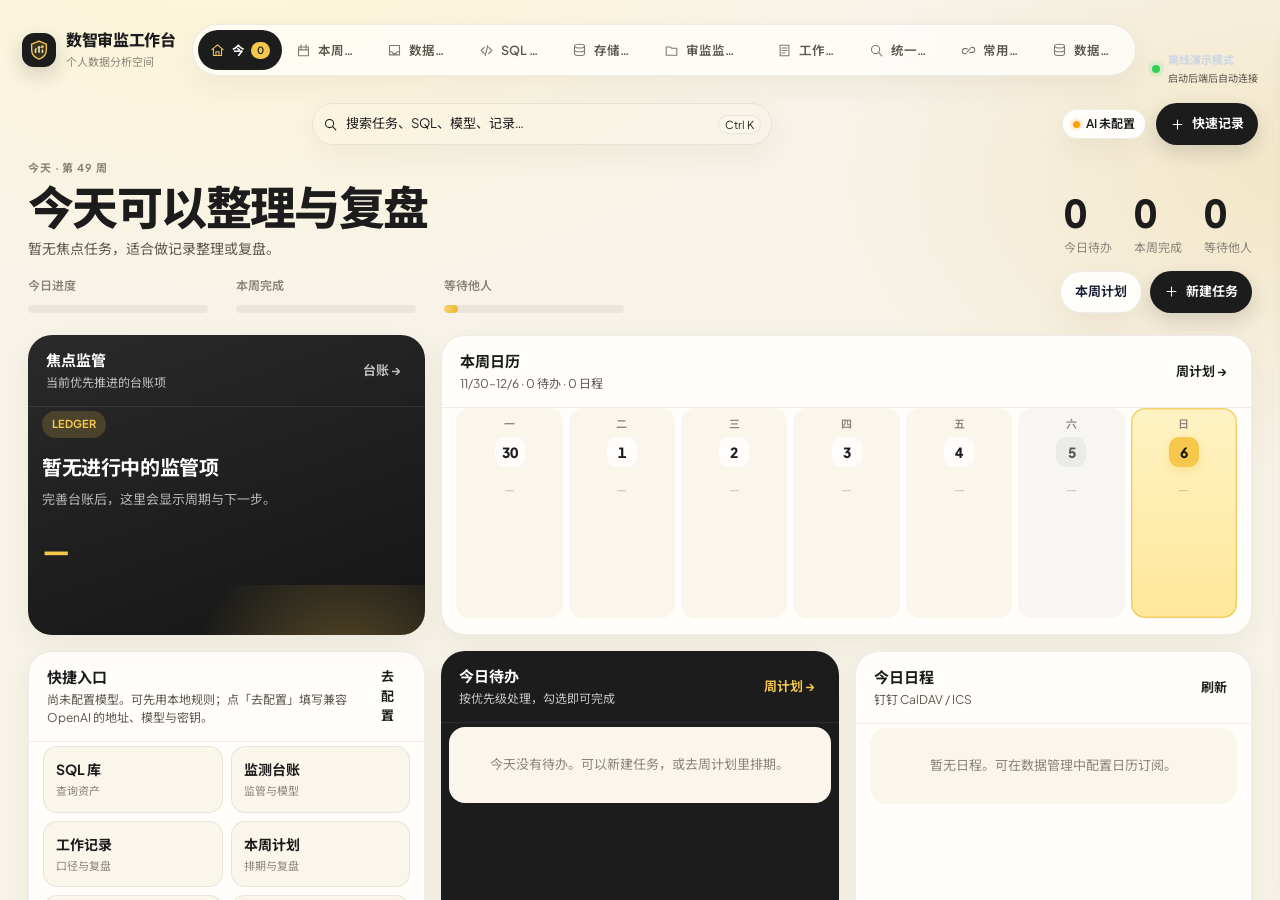
==== audit-ai-workbench-ui/workbench-v2/index.html @ d1122555 "feat: 完善台账删除绑定与周计划日历圆角，并改用应用内确认框（v1.9.33） 台账可删除监管项；新建模型同事务绑定；解绑后卡片即时同步。确认操作不再使用浏览器弹窗。  Co-authored-b" ====
<!doctype html>
<html lang="zh-CN">
<head>
  <meta charset="utf-8">
  <meta name="viewport" content="width=device-width, initial-scale=1, viewport-fit=cover">
  <meta name="color-scheme" content="light">
  <meta name="theme-color" content="#F7F3E8">
  <meta name="mobile-web-app-capable" content="yes">
  <meta name="apple-mobile-web-app-capable" content="yes">
  <meta name="apple-mobile-web-app-status-bar-style" content="default">
  <meta name="apple-mobile-web-app-title" content="审监工作台">
  <title>数智审监工作台</title>
  <link rel="icon" type="image/svg+xml" href="data:image/svg+xml,%3Csvg xmlns='http://www.w3.org/2000/svg' viewBox='0 0 36 36'%3E%3Crect width='36' height='36' rx='10' fill='%231C1C1C'/%3E%3Cpath d='M18 6.5 27.5 10.2v7.2c0 6.1-4 10.6-9.5 12.4-5.5-1.8-9.5-6.3-9.5-12.4v-7.2L18 6.5Z' fill='none' stroke='%23F5C84B' stroke-width='1.9' stroke-linejoin='round'/%3E%3Cpath d='M13.5 20.5v-4m4.5 4v-7m4.5 7v-2.5' stroke='%23FFF1C2' stroke-width='2' stroke-linecap='round'/%3E%3Ccircle cx='22.5' cy='13.5' r='1.7' fill='%23F5C84B'/%3E%3C/svg%3E">
  <link rel="stylesheet" href="styles.css?v=1.0.0">
  <link rel="stylesheet" href="ui-apple-hig.css?v=1.9.18">
  <link rel="stylesheet" href="ui-soft-welcome.css?v=1.0.32">
</head>
<body class="theme-soft-welcome">
  <div class="app-shell">
    <button type="button" class="nav-backdrop" id="navBackdrop" aria-label="关闭导航" hidden></button>
    <aside class="sidebar" id="sidebar">
      <div class="brand">
        <div class="brand-mark" aria-hidden="true">
          <svg class="brand-logo" viewBox="0 0 36 36" fill="none">
            <path class="logo-shield" d="M18 5.8 28.2 9.8v7.6c0 6.5-4.3 11.4-10.2 13.3C12.1 28.8 7.8 23.9 7.8 17.4V9.8L18 5.8Z"/>
            <path class="logo-bars" d="M13.2 21.2v-4.2M18 21.2v-7.6M22.8 21.2v-3"/>
            <path class="logo-Nodes" d="M13.2 17 18 13.6 22.8 15.2"/>
            <circle class="logo-spark" cx="22.8" cy="13.2" r="1.9"/>
          </svg>
        </div>
        <div class="brand-copy"><strong>数智审监工作台</strong><small>个人数据分析空间</small></div>
      </div>

      <nav class="nav" aria-label="主导航">
        <p class="nav-label">工作</p>
        <button class="nav-item active" data-view="today"><svg><use href="#i-home"/></svg><span>今日</span><b id="navTodayCount">0</b></button>
        <button class="nav-item" data-view="week"><svg><use href="#i-calendar"/></svg><span>本周计划</span></button>
        <p class="nav-label">资产</p>
        <button class="nav-item" data-view="requests"><svg><use href="#i-inbox"/></svg><span>数据请求</span><b id="navRequestCount" hidden>0</b></button>
        <button class="nav-item" data-view="sql"><svg><use href="#i-code"/></svg><span>SQL 资产</span></button>
        <button class="nav-item" data-view="procedures"><svg><use href="#i-database"/></svg><span>存储过程</span></button>
        <button class="nav-item" data-view="projects"><svg><use href="#i-project"/></svg><span>审监监测台账</span><b id="navProjectCount" class="risk" hidden>0</b></button>

        <p class="nav-label">知识</p>
        <button class="nav-item" data-view="notes"><svg><use href="#i-note"/></svg><span>工作记录</span></button>
        <button class="nav-item" data-view="search"><svg><use href="#i-search"/></svg><span>统一检索</span></button>
        <button class="nav-item" data-view="links"><svg><use href="#i-link"/></svg><span>常用导航</span></button>

        <p class="nav-label">系统</p>
        <button class="nav-item" data-view="data"><svg><use href="#i-database"/></svg><span>数据管理</span></button>
      </nav>

      <div class="sidebar-foot">
        <span class="health-dot"></span>
        <div><strong>本地工作区正常</strong><small id="sidebarHealthHint">正在连接…</small></div>
      </div>
    </aside>

    <div class="workspace">
      <header class="topbar">
        <div class="topbar-leading">
          <button class="icon-button menu-button" id="menuButton" aria-label="切换侧栏"><svg><use href="#i-menu"/></svg></button>
          <strong class="workspace-title" id="workspaceTitle">今日</strong>
        </div>
        <button class="global-search" id="searchButton">
          <svg><use href="#i-search"/></svg>
          <span>搜索任务、SQL、模型、记录…</span>
          <kbd>Ctrl K</kbd>
        </button>
        <div class="top-actions">
          <span class="today-label">2026年10月20日 · 周二</span>
          <button class="ai-status-chip" type="button" id="aiStatusChip" title="查看 AI 能力与配置">
            <i class="ai-status-dot" aria-hidden="true"></i>
            <span id="aiStatusChipLabel">AI 未配置</span>
          </button>
          <button class="primary-button" id="quickCreate"><svg><use href="#i-plus"/></svg>快速记录</button>
        </div>
      </header>

      <main class="main">
        <section class="view active" id="view-today" data-title="今日">
          <header class="today-head">
            <div class="today-head-copy">
              <p class="eyebrow" id="todayEyebrow">今天</p>
              <h1 id="todayHeadline">早上好，准备开工</h1>
              <p id="todayLead">正在汇总今天与逾期任务…</p>
              <div class="today-mini-bars" aria-hidden="true">
                <div><span>今日进度</span><div class="progress"><i id="todayProgressBarHero" style="width:0%"></i></div></div>
                <div><span>本周完成</span><div class="progress"><i id="todayWeekDoneBar" style="width:0%"></i></div></div>
                <div><span>等待他人</span><div class="progress"><i id="todayWaitingBar" style="width:0%"></i></div></div>
              </div>
            </div>
            <div class="today-head-side">
              <div class="today-hero-stats" aria-label="今日概览">
                <div><strong id="todayStatTodo">0</strong><em>今日待办</em></div>
                <div><strong id="todayStatDone">0</strong><em>本周完成</em></div>
                <div><strong id="todayStatWait">0</strong><em>等待他人</em></div>
              </div>
              <div class="today-progress-chip" aria-label="今日进度">
                <span>今日进度</span>
                <strong id="todayProgress">0 / 0</strong>
                <div class="progress"><i id="todayProgressBar" style="width:0%"></i></div>
              </div>
              <div class="today-head-actions">
                <button class="secondary-button" type="button" id="todayGotoWeek">本周计划</button>
                <button class="primary-button" type="button" id="todayNewTask"><svg><use href="#i-plus"/></svg>新建任务</button>
              </div>
            </div>
          </header>

          <section class="today-nudge-panel" id="todayNudgeBar" hidden>
            <div class="today-nudge-head">
              <span class="signal risk-signal" id="todayAttentionSignal"></span>
              <div>
                <strong id="todayAttentionCount">需要催办</strong>
                <p id="todayAttentionText">逾期、提醒与临近截止会集中在这里。</p>
              </div>
              <div class="today-nudge-tools">
                <button type="button" class="text-button" id="refreshNudgesButton">刷新</button>
                <button type="button" class="text-button" id="enableNotifyButton">桌面提醒</button>
              </div>
            </div>
            <div class="nudge-list" id="todayNudgeList"></div>
          </section>

          <div class="today-board home-grid" id="homeDashboard" data-layout-edit="off">
            <!-- 行1：定向 -->
            <article class="panel home-tile home-tile-focus home-card today-card-projects" data-home-card="projects" id="todayFocusCard">
              <div class="panel-head">
                <div><h2>焦点监管</h2><p>当前优先推进的台账项</p></div>
                <button class="text-button" type="button" data-view-jump="projects">台账 →</button>
              </div>
              <div class="home-tile-body home-tile-focus-body">
                <span class="soft-tag">LEDGER</span>
                <h3 id="todayFocusTitle">暂无进行中的监管项</h3>
                <p id="todayFocusLead">完善台账后，这里会显示周期与下一步。</p>
                <div class="soft-focus-meta">
                  <span id="todayFocusProgress">0%</span>
                </div>
                <div id="todayProjects" hidden></div>
              </div>
            </article>

            <article class="panel home-tile home-tile-weekcal">
              <div class="panel-head">
                <div><h2>本周日历</h2><p id="todayWeekCalHint">日程与待办</p></div>
                <button class="text-button" type="button" data-view-jump="week">周计划 →</button>
              </div>
              <div class="home-tile-body home-weekcal-body">
                <div class="home-week-cal" id="homeWeekCalendar">
                  <p class="empty-state home-placeholder">正在加载本周日历…</p>
                </div>
              </div>
            </article>

            <section class="panel home-tile home-tile-links" id="aiCapabilityPanel">
              <div class="panel-head">
                <div><h2>快捷入口</h2><p id="aiCapabilityLead">导航 · AI</p></div>
                <button class="text-button" type="button" id="aiCapabilityConfig">AI 配置</button>
              </div>
              <div class="home-tile-body">
                <div class="home-link-grid" id="todayQuickLinks">
                  <button type="button" data-view-jump="sql"><strong>SQL 库</strong><small>查询资产</small></button>
                  <button type="button" data-view-jump="projects"><strong>监测台账</strong><small>监管与模型</small></button>
                  <button type="button" data-view-jump="notes"><strong>工作记录</strong><small>口径与复盘</small></button>
                  <button type="button" data-view-jump="week"><strong>本周计划</strong><small>排期与复盘</small></button>
                  <button type="button" data-view-jump="procedures"><strong>存储过程</strong><small>过程资产</small></button>
                  <button type="button" data-view-jump="search"><strong>统一检索</strong><small>全局查找</small></button>
                </div>
                <strong id="aiCapabilityTitle" hidden>AI 能力</strong>
                <div class="home-ai-row ai-capability-grid">
                  <button type="button" class="ai-capability-card" data-ai-jump="notes"><strong>记录整理</strong></button>
                  <button type="button" class="ai-capability-card" data-ai-jump="sql"><strong>SQL 说明</strong></button>
                </div>
              </div>
            </section>

            <!-- 行2：执行 -->
            <section class="panel home-tile home-tile-tasks home-card today-card-tasks" data-home-card="tasks">
              <div class="panel-head">
                <div><h2>今日待办</h2><p id="todayTasksHint">勾选即可完成</p></div>
                <button class="text-button" type="button" id="todayTasksToWeek">周计划 →</button>
              </div>
              <div class="home-tile-body task-list" id="todayTasks">
                <p class="empty-state home-placeholder">今天还没有待办，点右上角新建。</p>
              </div>
            </section>

            <aside class="panel home-tile home-tile-cal home-card today-card-quick" data-home-card="quick">
              <div class="panel-head">
                <div><h2>今日日程</h2><p>钉钉 CalDAV / ICS</p></div>
                <button class="text-button" type="button" id="refreshCalendarToday">刷新</button>
              </div>
              <div class="home-tile-body history-list today-calendar-list" id="todayCalendarEvents">
                <p class="empty-state home-placeholder">暂无日程。可在数据管理中配置日历订阅。</p>
              </div>
            </aside>

            <section class="panel home-tile home-tile-requests home-card today-card-requests" data-home-card="requests">
              <div class="panel-head">
                <div><h2>数据请求</h2><p>进行中的取数与交付</p></div>
                <button class="text-button" type="button" data-view-jump="requests" id="todayRequestsJump">全部 →</button>
              </div>
              <div class="home-tile-body soft-acc-list" id="todayRequestRows">
                <p class="empty-state home-placeholder">暂无进行中的数据请求。</p>
              </div>
            </section>

            <!-- 行3：资产 -->
            <section class="panel home-tile home-tile-sql">
              <div class="panel-head">
                <div><h2>SQL 资产</h2><p>最近可复用查询</p></div>
                <button class="text-button" type="button" data-view-jump="sql">库 →</button>
              </div>
              <div class="home-tile-body soft-acc-list" id="todaySqlRows">
                <p class="empty-state home-placeholder">暂无 SQL 资产，去 SQL 库新建。</p>
              </div>
            </section>

            <section class="panel home-tile home-tile-models">
              <div class="panel-head">
                <div><h2>台账模型</h2><p>监管项绑定的运行模型</p></div>
                <button class="text-button" type="button" data-view-jump="projects">台账 →</button>
              </div>
              <div class="home-tile-body soft-acc-list" id="todayModelRows">
                <p class="empty-state home-placeholder">暂无绑定模型的监管项。</p>
              </div>
            </section>
          </div>

          <footer class="today-layout-bar">
            <span class="today-layout-hint" id="homeEditHint">首页：焦点/本周日历 → 入口/待办/日程 → 请求/SQL/台账模型</span>
            <button class="text-button" type="button" id="toggleHomeEdit" hidden>调整布局</button>
            <button class="text-button" type="button" id="resetHomeLayout" hidden>恢复默认</button>
          </footer>
        </section>

        <section class="view" id="view-search" data-title="统一检索">
          <div class="page-head soft-page-head"><div><p class="eyebrow">GLOBAL SEARCH</p><h1>统一检索</h1><p>跨任务、请求、SQL、存储过程、模型、台账和工作记录查找信息。支持方向键选择、Enter 打开。</p></div><button class="secondary-button" id="saveSearchButton" type="button">保存当前检索</button></div>
          <section class="search-workspace panel soft-search-workspace">
            <form class="search-hero soft-search-hero" id="globalSearchForm"><svg><use href="#i-search"/></svg><input id="globalSearchInput" placeholder="输入编号、标题、标签、SQL 表名或正文关键词" autocomplete="off"><button class="primary-button" type="submit">搜索</button></form>
            <div class="search-meta-grid soft-search-meta">
              <div class="search-chip-panel soft-chip-panel"><div class="panel-head compact"><div><h2>最近搜索</h2></div><button class="text-button" id="clearRecentSearches" type="button">清空</button></div><div id="recentSearchList" class="chip-list"><p class="empty-state">暂无最近搜索</p></div></div>
              <div class="search-chip-panel soft-chip-panel"><div class="panel-head compact"><div><h2>已保存条件</h2></div></div><div id="savedSearchList" class="chip-list"><p class="empty-state">暂无保存的检索</p></div></div>
            </div>
            <div class="search-toolbar soft-list-toolbar"><div class="filter-tabs" id="globalSearchFilters"><button class="active" type="button" data-search-type="all">全部</button><button type="button" data-search-type="task">任务</button><button type="button" data-search-type="data_request">请求</button><button type="button" data-search-type="sql_asset">SQL</button><button type="button" data-search-type="procedure">存储过程</button><button type="button" data-search-type="model">模型</button><button type="button" data-search-type="project">项目</button><button type="button" data-search-type="note">记录</button></div><span id="globalSearchSummary" class="soft-result-hint">输入关键词开始检索</span></div>
            <div class="unified-results soft-unified-results" id="globalSearchResults" tabindex="0"><p class="empty-state">支持按业务编号、标题、说明、标签和 SQL 内容检索。可用 ↑↓ 选择结果，Enter 打开。</p></div>
          </section>
        </section>

        <section class="view" id="view-week" data-title="本周计划">
          <div class="page-head week-page-head">
            <div>
              <p class="eyebrow">WEEK PLAN</p>
              <h1>本周计划</h1>
              <p>周一到周日展示全部待办、计划与日程；可一键完成或拖动改期。</p>
            </div>
            <div class="segmented week-segmented">
              <button class="active" data-week="current">本周</button>
              <button data-week="next">下周</button>
              <button data-week="later">以后</button>
              <button data-week="done">已完成</button>
            </div>
          </div>
          <div class="week-toolbar soft-week-toolbar">
            <div class="week-toolbar-copy">
              <strong id="weekRange">正在读取本周日期…</strong>
              <span id="weekSummary">正在加载计划</span>
            </div>
            <div class="batch-actions">
              <button class="secondary-button" id="syncWeekCalendarButton" type="button" title="从钉钉 / ICS 订阅拉取最新日程">同步日历</button>
              <button class="secondary-button" id="copyWeekButton" type="button">复制未完成到下周</button>
              <button class="primary-button" id="addTaskButton" type="button"><svg><use href="#i-plus"/></svg>添加任务</button>
            </div>
          </div>
          <div class="week-board soft-week-board" id="weekBoard" aria-live="polite"></div>
          <form class="week-review panel soft-week-review" id="weekReviewForm">
            <div class="panel-head">
              <div>
                <h2>本周复盘</h2>
                <p id="weekReviewHint">记录成果、阻塞和下周重点</p>
              </div>
              <label class="week-energy-field">本周状态
                <select id="reviewEnergy">
                  <option value="1">1 · 需要调整</option>
                  <option value="2">2 · 偏低</option>
                  <option value="3" selected>3 · 稳定</option>
                  <option value="4">4 · 良好</option>
                  <option value="5">5 · 高效</option>
                </select>
              </label>
            </div>
            <div class="review-grid">
              <label>完成与进展<textarea id="reviewAccomplishments" rows="4" placeholder="本周完成了什么，形成了哪些可复用成果？"></textarea></label>
              <label>阻塞与风险<textarea id="reviewBlockers" rows="4" placeholder="哪些事项受阻，原因和处理计划是什么？"></textarea></label>
              <label>下周重点<textarea id="reviewNextFocus" rows="4" placeholder="下周最重要的三个目标"></textarea></label>
            </div>
            <footer>
              <span id="weekReviewSaved">尚未保存</span>
              <button class="primary-button" type="submit">保存复盘</button>
            </footer>
          </form>
        </section>

        <section class="view" id="view-requests" data-title="数据请求">
          <div class="page-head soft-page-head"><div><p class="eyebrow">REQUEST ARCHIVE</p><h1>数据请求</h1><p>独立存档同事日常取数需求：主题、口径与 SQL 版本。</p></div><button class="primary-button" id="newRequestButton"><svg><use href="#i-plus"/></svg>新建请求</button></div>
          <div class="summary-line soft-summary"><div><strong>0</strong><span>全部请求</span></div><div><strong>0</strong><span>处理中</span></div><div><strong>0</strong><span>本月已交付</span></div><p>平均交付用时 <strong id="requestAverageDays">—</strong></p></div>
          <div class="list-toolbar request-filter-bar soft-list-toolbar"><div class="filter-tabs" id="requestStatusFilters"><button class="active" data-status="all">全部</button><button data-status="pending">待处理</button><button data-status="waiting">待确认</button><button data-status="working">处理中</button><button data-status="done">已交付</button></div><div class="batch-actions"><button class="secondary-button" id="requestBatchDone" disabled>批量完成</button><button class="secondary-button danger-button" id="requestBatchDelete" disabled>删除所选</button><div class="inline-search"><svg><use href="#i-search"/></svg><input id="requestSearch" placeholder="搜索主题、用途或编号"></div></div></div>
          <div class="form-grid request-advanced-filters soft-advanced-filters"><label>需求人<input id="requestFilterRequester" placeholder="姓名"></label><label>部门<input id="requestFilterDepartment" placeholder="部门"></label><label>开始日期<input id="requestFilterFrom" type="date"></label><label>结束日期<input id="requestFilterTo" type="date"></label><div class="batch-actions"><button class="secondary-button" id="requestFilterApply" type="button">组合筛选</button><button class="text-button" id="requestFilterReset" type="button">重置</button></div></div>
          <div class="data-list request-list soft-data-list">
            <div class="data-list-head"><span></span><span>请求主题</span><span>用途说明</span><span>提出时间</span><span>SQL 版本</span><span>状态</span></div>
            <div id="requestRows"></div>
          </div>
        </section>

        <section class="view" id="view-sql" data-title="SQL 资产">
          <div class="page-head soft-page-head"><div><p class="eyebrow">QUERY LIBRARY</p><h1>SQL 资产</h1><p>把一次性取数沉淀成有口径、有版本、可复用的查询资产。</p></div><button class="primary-button" id="newSqlButton"><svg><use href="#i-plus"/></svg>新建 SQL</button></div>
          <div class="summary-line soft-summary" id="sqlSummary"><div><strong>0</strong><span>全部资产</span></div><div><strong>0</strong><span>已验证</span></div><div><strong>0</strong><span>草稿</span></div><div><strong>0</strong><span>累计复用</span></div></div>
          <div class="asset-layout soft-sql-layout">
            <aside class="asset-filters soft-side-panel"><strong>分类</strong><div id="sqlCategoryFilters"></div><hr><strong>状态</strong><label><input class="sql-status-filter" value="validated" type="checkbox" checked> 已验证</label><label><input class="sql-status-filter" value="draft" type="checkbox" checked> 草稿</label><label><input class="sql-status-filter" value="archived" type="checkbox"> 已归档</label></aside>
            <div class="asset-main">
              <div class="list-toolbar soft-list-toolbar"><div class="inline-search wide"><svg><use href="#i-search"/></svg><input id="sqlSearch" placeholder="搜索名称、表名、标签或用途"></div><div class="batch-actions"><button class="secondary-button" id="sqlBatchValidate" disabled>标记已验证</button><button class="secondary-button danger-button" id="sqlBatchDelete" disabled>删除所选</button></div></div>
              <div class="sql-asset-board" id="sqlList">
                <div id="sqlRows"></div>
              </div>
            </div>
          </div>
        </section>

        <section class="view" id="view-procedures" data-title="存储过程">
          <div class="page-head soft-page-head"><div><p class="eyebrow">PROCEDURE ASSETS</p><h1>存储过程与发布</h1><p>沉淀过程定义、版本、环境验证与可执行回滚方案。</p></div><button class="primary-button" id="newProcedureButton"><svg><use href="#i-plus"/></svg>新建存储过程</button></div>
          <div class="summary-line soft-summary" id="procedureSummary"><div><strong>0</strong><span>全部资产</span></div><div><strong>0</strong><span>生产启用</span></div><div><strong>0</strong><span>测试中</span></div><div><strong>0</strong><span>草稿</span></div></div>
          <div class="list-toolbar soft-list-toolbar"><div class="filter-tabs" id="procedureStatusFilters"><button class="active" data-status="all">全部</button><button data-status="active">生产启用</button><button data-status="testing">测试中</button><button data-status="draft">草稿</button><button data-status="archived">已归档</button></div><div class="inline-search"><svg><use href="#i-search"/></svg><input id="procedureSearch" placeholder="搜索过程名、数据库、用途或标签"></div></div>
          <div class="data-list procedure-list soft-data-list"><div class="data-list-head"><span>过程名称</span><span>数据库 / Schema</span><span>版本</span><span>负责人</span><span>关联项目</span><span>状态</span></div><div id="procedureRows"></div></div>
        </section>

        <section class="view" id="view-models" data-title="监测模型" hidden aria-hidden="true">
          <!-- 保留节点供台账详情复用模型渲染，不再作为独立工作区 -->
          <div id="modelCards" hidden></div>
          <strong id="modelHealthSummary" hidden></strong>
          <strong id="modelHitSummary" hidden></strong>
          <strong id="modelPendingSummary" hidden></strong>
          <strong id="modelUpdateSummary" hidden></strong>
          <small id="modelLastRun" hidden></small>
        </section>

        <section class="view" id="view-projects" data-title="审监监测台账">
          <div class="page-head soft-page-head">
            <div>
              <p class="eyebrow">MONITOR LEDGER</p>
              <h1>审监监测台账</h1>
              <p>统一管理监管项：周期执行、监管逻辑、代码备份、监测模型、更新步骤与执行记录。</p>
            </div>
            <button class="primary-button" id="newProjectButton" type="button"><svg><use href="#i-plus"/></svg>新增监管项</button>
          </div>
          <div class="summary-line soft-summary soft-ledger-overview" id="ledgerOverview">
            <div><strong id="ledgerTotalCount">0</strong><span>监管项</span></div>
            <div><strong id="ledgerActiveCount">0</strong><span>进行中</span></div>
            <div><strong id="ledgerModelCount">0</strong><span>绑定模型</span></div>
            <div><strong id="ledgerAttentionCount">0</strong><span>待关注</span></div>
            <div><strong id="ledgerPendingSteps">0</strong><span>待办步骤</span></div>
          </div>
          <div class="list-toolbar soft-list-toolbar soft-ledger-toolbar">
            <div class="filter-tabs" id="ledgerCategoryFilters">
              <button class="active" type="button" data-ledger-category="all">全部</button>
              <button type="button" data-ledger-category="员工监管类">员工监管类</button>
              <button type="button" data-ledger-category="经销商监管类">经销商监管类</button>
              <button type="button" data-ledger-category="合作商监管类">合作商监管类</button>
              <button type="button" data-ledger-category="AI助力管理类">AI助力管理类</button>
            </div>
            <div class="filter-tabs soft-segmented" id="ledgerFocusFilters">
              <button class="active" type="button" data-ledger-focus="all">全部状态</button>
              <button type="button" data-ledger-focus="attention">待关注</button>
              <button type="button" data-ledger-focus="with_model">已绑模型</button>
            </div>
            <div class="inline-search wide"><svg><use href="#i-search"/></svg><input id="ledgerSearch" placeholder="搜索监管项、规划、逻辑或模型"></div>
            <span class="soft-result-hint" id="ledgerResultHint">0 项</span>
          </div>
          <div class="soft-ledger-board" id="projectBoard"></div>
        </section>

        <section class="view" id="view-notes" data-title="工作记录">
          <div class="page-head soft-page-head"><div><p class="eyebrow">WORKING NOTES</p><h1>工作记录</h1><p>把口径、判断、问题与复盘沉淀为可检索的长期记忆。支持收藏、归档与修改历史。</p></div><div class="batch-actions"><button class="secondary-button danger-button" id="noteBatchDelete" disabled>删除所选</button><button class="primary-button" id="newNoteButton"><svg><use href="#i-plus"/></svg>新建记录</button></div></div>
          <div class="list-toolbar soft-list-toolbar soft-notes-toolbar">
            <div class="filter-tabs" id="noteScopeFilters"><button class="active" data-note-scope="active">进行中</button><button data-note-scope="favorite">收藏</button><button data-note-scope="archived">已归档</button></div>
            <div class="inline-search wide"><svg><use href="#i-search"/></svg><input id="noteSearch" placeholder="搜索标题、正文或标签"></div>
            <span class="soft-result-hint" id="notesResultHint">0 条记录</span>
          </div>
          <div class="notes-layout soft-notes-layout"><aside class="note-categories soft-side-panel" id="noteCategoryFilters"></aside><div class="note-feed"></div></div>
        </section>

        <section class="view" id="view-links" data-title="常用导航">
          <div class="page-head soft-page-head"><div><p class="eyebrow">QUICK ACCESS</p><h1>常用导航</h1><p>把内部系统和常用工作入口放在一个可搜索的位置。</p></div><button class="primary-button" id="newNavigationButton"><svg><use href="#i-plus"/></svg>添加导航</button></div>
          <div class="list-toolbar soft-list-toolbar"><div class="inline-search wide"><svg><use href="#i-search"/></svg><input id="navigationSearch" placeholder="搜索系统、分类或地址"></div></div>
          <div class="soft-nav-sections" id="navigationSections"></div>
        </section>

        <section class="view" id="view-data" data-title="数据管理">
          <div class="page-head soft-page-head">
            <div><p class="eyebrow">DATA SAFETY</p><h1>数据管理</h1><p>备份本地数据库，导出工作资产，并在校验后导入或恢复。</p></div>
            <button class="primary-button" id="createBackupButton"><svg><use href="#i-plus"/></svg>立即备份</button>
          </div>

          <div class="summary-line soft-summary soft-data-summary" id="dataHealthSummary">
            <div><strong id="dataStatBackups">0</strong><span>本地备份</span></div>
            <div><strong id="dataStatAi">未配置</strong><span>AI 助手</span></div>
            <div><strong id="dataStatAccess">关闭</strong><span>访问密码</span></div>
            <div><strong id="dataStatCalendar">关闭</strong><span>日程同步</span></div>
          </div>

          <div class="soft-data-section">
            <div class="soft-data-section-head">
              <div><h2>数据进出</h2><p>导出迁移、导入合并，以及备份保留策略</p></div>
            </div>
            <div class="data-management-grid soft-data-grid">
              <section class="panel data-tool-card soft-data-card">
                <div class="panel-head"><div><p class="soft-card-eyebrow">EXPORT</p><h2>导出数据</h2><p>JSON 适合完整迁移，CSV 适合表格分析</p></div></div>
                <div class="data-tool-body">
                  <button class="secondary-button soft-action-block" id="exportJsonButton" type="button">导出完整 JSON</button>
                  <div class="soft-split-label"><span>或导出单表 CSV</span></div>
                  <div class="inline-export soft-inline-export">
                    <select id="csvExportEntity" aria-label="导出实体">
                      <option value="tasks">任务</option>
                      <option value="work_notes">工作记录</option>
                      <option value="sql_assets">SQL 资产</option>
                      <option value="stored_procedures">存储过程</option>
                      <option value="procedure_deployments">存储过程发布</option>
                      <option value="data_requests">数据请求</option>
                      <option value="monitoring_models">监测模型</option>
                      <option value="model_versions">模型版本</option>
                      <option value="projects">项目</option>
                      <option value="navigation_items">常用导航</option>
                      <option value="week_reviews">周复盘</option>
                      <option value="weekly_reports">周工作报告</option>
                      <option value="generated_reports">模板报告</option>
                    </select>
                    <button class="secondary-button" id="exportCsvButton" type="button">导出 CSV</button>
                  </div>
                </div>
              </section>

              <section class="panel data-tool-card soft-data-card">
                <div class="panel-head"><div><p class="soft-card-eyebrow">IMPORT</p><h2>导入数据</h2><p>导入前自动生成安全备份，并展示差异明细</p></div></div>
                <div class="data-tool-body">
                  <label class="file-picker soft-file-picker" aria-label="JSON 数据包"><input type="file" id="jsonImportFile" accept="application/json,.json"><span>选择 JSON 文件</span></label>
                  <div class="inline-export soft-inline-export">
                    <select id="csvImportEntity" aria-label="CSV 数据类型">
                      <option value="tasks">任务</option>
                      <option value="work_notes">工作记录</option>
                      <option value="sql_assets">SQL 资产</option>
                      <option value="data_requests">数据请求</option>
                      <option value="projects">项目</option>
                    </select>
                    <label class="file-picker compact soft-file-picker" aria-label="CSV 文件"><input type="file" id="csvImportFile" accept="text/csv,.csv"><span>选择 CSV</span></label>
                  </div>
                  <label class="import-mode">导入模式
                    <select id="dataImportMode">
                      <option value="insert_only">仅新增，不覆盖现有数据</option>
                      <option value="merge">合并并更新同编号数据</option>
                    </select>
                  </label>
                  <p class="form-hint" id="importStatus">请选择由本工作台导出的 JSON 或 CSV 文件。</p>
                  <pre class="import-diff" id="importDiff" hidden></pre>
                </div>
              </section>

              <section class="panel data-tool-card soft-data-card">
                <div class="panel-head"><div><p class="soft-card-eyebrow">POLICY</p><h2>备份保留与定时</h2><p>超出数量后自动清理；可按小时触发自动备份</p></div></div>
                <div class="data-tool-body">
                  <div class="soft-field-pair">
                    <label>最多保留备份数<input id="backupRetention" type="number" min="3" max="200" value="20"></label>
                    <label>自动备份间隔（小时，0=关闭）<input id="autoBackupHours" type="number" min="0" max="720" value="0"></label>
                  </div>
                  <button class="secondary-button" id="saveSettingsButton" type="button">保存策略</button>
                  <p class="form-hint" id="settingsStatus">默认保留最近 20 份备份；定时备份在启动与进入数据管理时检查。</p>
                  <p class="form-hint" id="backupVisibilityHint">尚未读取备份状态。</p>
                  <p class="form-hint warning-hint" id="secretWarningHint" hidden></p>
                </div>
              </section>
            </div>
          </div>

          <div class="soft-data-section">
            <div class="soft-data-section-head">
              <div><h2>连接与安全</h2><p>AI 助手、访问保护与钉钉日程同步</p></div>
            </div>
            <div class="data-management-grid soft-data-grid">
              <section class="panel data-tool-card soft-data-card" id="aiSettingsPanel">
                <div class="panel-head"><div><p class="soft-card-eyebrow">AI</p><h2>AI 模型</h2><p>兼容 OpenAI 接口；关闭后仍可用本地规则辅助</p></div></div>
                <div class="data-tool-body">
                  <label class="cover-toggle"><input id="aiEnabled" type="checkbox"> 启用 AI</label>
                  <label>接口地址<input id="aiBaseUrl" placeholder="https://api.openai.com/v1"></label>
                  <label>模型名称<input id="aiModel" placeholder="gpt-4o-mini"></label>
                  <label>API Key<input id="aiApiKey" type="password" placeholder="留空表示不修改" autocomplete="off"></label>
                  <label class="cover-toggle"><input id="aiIncludeSql" type="checkbox" checked> 允许向模型发送 SQL 正文</label>
                  <p class="form-hint">开启后，智能整理 SQL 前会再次确认发送范围；关闭则仅发送名称与结构摘要。</p>
                  <div class="batch-actions"><button class="secondary-button" id="clearAiKeyButton" type="button">清除密钥</button><button class="primary-button" id="saveAiSettingsButton" type="button">保存 AI 配置</button></div>
                  <p class="form-hint" id="aiSettingsStatus">未配置。密钥仅本地加密保存，不会在页面明文回显。</p>
                </div>
              </section>

              <section class="panel data-tool-card soft-data-card">
                <div class="panel-head"><div><p class="soft-card-eyebrow">ACCESS</p><h2>访问密码</h2><p>单用户本地访问保护</p></div></div>
                <div class="data-tool-body">
                  <label>新访问密码<input id="accessPassword" type="password" placeholder="留空表示不修改" autocomplete="new-password"></label>
                  <div class="batch-actions"><button class="secondary-button" id="clearAccessPasswordButton" type="button">清除密码</button><button class="primary-button" id="saveAccessPasswordButton" type="button">保存密码</button></div>
                  <p class="form-hint" id="accessPasswordStatus">当前未启用访问密码。</p>
                </div>
              </section>

              <section class="panel data-tool-card soft-data-card soft-data-card-tall">
                <div class="panel-head"><div><p class="soft-card-eyebrow">CALENDAR</p><h2>钉钉 / 日程同步</h2><p>只读同步到今日与本周；钉钉请用 CalDAV 账号</p></div></div>
                <div class="data-tool-body calendar-settings-body">
                  <label class="cover-toggle"><input id="calendarEnabled" type="checkbox"> 启用日程同步</label>
                  <label>同步方式<select id="calendarProvider"><option value="caldav">CalDAV（钉钉推荐）</option><option value="ics">ICS 链接</option></select></label>
                  <label>订阅名称<input id="calendarName" value="钉钉日程"></label>
                  <div id="calendarCaldavFields" class="calendar-provider-fields">
                    <label>服务器地址<input id="calendarCaldavUrl" value="https://calendar.dingtalk.com" placeholder="https://calendar.dingtalk.com"></label>
                    <label>用户名<input id="calendarCaldavUsername" placeholder="钉钉生成的 CalDAV 用户名" autocomplete="username"></label>
                    <label>密码<input id="calendarCaldavPassword" type="password" placeholder="钉钉生成的专用密码" autocomplete="new-password"></label>
                    <label>日历路径（可选）<input id="calendarCaldavPath" placeholder="通常留空自动发现"></label>
                    <p class="form-hint">钉钉电脑端：日历 → 日历设置 → 同步至其他日历 → 获取 CalDAV 账号。</p>
                  </div>
                  <div id="calendarIcsFields" class="calendar-provider-fields" hidden>
                    <label>ICS 地址<input id="calendarIcsUrl" placeholder="https://...ics"></label>
                  </div>
                  <div class="batch-actions"><button class="secondary-button" id="saveCalendarSettingsButton" type="button">保存并创建订阅</button><button class="primary-button" id="syncCalendarButton" type="button">立即同步</button></div>
                  <p class="form-hint" id="calendarSettingsStatus">配置 CalDAV 后可同步钉钉日程到本地。</p>
                  <div id="calendarSubscriptionList" class="history-list soft-subscription-list"><p class="empty-state">暂无订阅</p></div>
                </div>
              </section>
            </div>
          </div>

          <div class="soft-data-section">
            <div class="soft-data-section-head">
              <div><h2>SQLite 备份</h2><p>支持整库恢复或按表恢复；恢复前会再次自动备份</p></div>
              <button class="secondary-button" id="refreshBackupsButton" type="button">刷新列表</button>
            </div>
            <section class="panel backup-panel soft-backup-panel">
              <div class="backup-list" id="backupList"><p class="empty-state">正在读取备份…</p></div>
            </section>
          </div>
        </section>
      </main>
    </div>
  </div>

  <div class="overlay" id="overlay"></div>
  <aside class="drawer drawer-wide" id="sqlDrawer" aria-hidden="true">
    <header><div><p class="eyebrow">SQL ASSET / Q-128</p><h2 id="drawerTitle">采购付款异常明细</h2></div><div class="drawer-actions"><button class="secondary-button" id="editSqlButton">编辑</button><button class="secondary-button danger-button" id="deleteSqlButton">删除</button><button class="icon-button" id="closeDrawer" aria-label="关闭"><svg><use href="#i-close"/></svg></button></div></header>
    <div class="drawer-body">
      <div class="detail-summary"><div><span>当前版本</span><strong>v2.4</strong></div><div><span>最近验证</span><strong>2026-10-20</strong></div><div><span>复用次数</span><strong>18</strong></div></div>
      <section><div class="section-title"><h3>用途说明</h3><span class="ai-label">AI 摘要</span></div><p>用于识别采购付款过程中的拆单支付、非工作时段付款及审批顺序异常，结果供人工复核，不直接形成审计结论。</p></section>
      <section class="sql-logic-section"><div class="section-title"><h3>查询逻辑</h3><div class="sql-toolbar"><span class="sql-lang-badge">SQL</span><select id="sqlVersion"><option>v2.4 当前</option></select><button class="copy-button" id="compareSqlVersionsButton" type="button"><span>对比版本</span></button><button class="copy-button" id="newSqlVersionButton"><svg><use href="#i-plus"/></svg><span>新建版本</span></button><button class="copy-button" id="copySql"><svg><use href="#i-copy"/></svg><span>复制 SQL</span></button></div></div>
        <div class="sql-code-shell"><div class="sql-code-chrome"><span></span><span></span><span></span><em>query.sql</em></div><pre class="sql-code" id="sqlCodeView"><code></code></pre></div>
      </section>
      <section><h3>版本历史</h3><div class="version-list" id="sqlVersionHistory"></div></section>
      <section><h3>资产关系</h3><div class="relation-row"><span>关联项目</span><strong>采购异常监测模型</strong></div><div class="relation-row"><span>关联请求</span><strong>DR-0258 采购付款明细</strong></div><div class="relation-row"><span>涉及表</span><strong>dwd.purchase_payment 等 4 张表</strong></div></section>
    </div>
  </aside>

  <aside class="drawer entity-drawer" id="entityDrawer" aria-hidden="true" aria-labelledby="entityDetailTitle">
    <header>
      <div><p class="eyebrow" id="entityDetailEyebrow">DETAIL</p><h2 id="entityDetailTitle">详情</h2></div>
      <div class="drawer-actions"><button class="secondary-button" id="editEntityDetailButton">编辑</button><button class="secondary-button danger-button" id="deleteEntityDetailButton">删除</button><button class="icon-button" id="closeEntityDrawer" aria-label="关闭详情"><svg><use href="#i-close"/></svg></button></div>
    </header>
    <div class="drawer-body entity-detail-body">
      <div class="detail-summary" id="entityDetailSummary"></div>
      <div id="entityDetailContent"></div>
    </div>
  </aside>

  <div class="command" id="command" aria-hidden="true">
    <div class="command-box"><div class="command-input"><svg><use href="#i-search"/></svg><input id="commandInput" placeholder="搜索任务、SQL、模型、项目或记录"><kbd>Esc</kbd></div><div class="command-results" id="commandResults"><p>快速进入</p><button data-command-view="week"><svg><use href="#i-calendar"/></svg><span><strong>本周计划</strong><small>排期、复盘与下周重点</small></span><em>页面</em></button><button data-command-view="search"><svg><use href="#i-search"/></svg><span><strong>统一检索</strong><small>跨全部工作资产查找</small></span><em>页面</em></button><button data-command-view="sql"><svg><use href="#i-code"/></svg><span><strong>SQL 资产</strong><small>查询与版本记录</small></span><em>页面</em></button><button data-command-view="data"><svg><use href="#i-database"/></svg><span><strong>数据管理</strong><small>备份、导入与导出</small></span><em>页面</em></button></div><button class="command-all" id="commandShowAll" hidden>查看全部检索结果 →</button></div>
  </div>

  <div class="modal" id="recordModal" aria-hidden="true"><form class="modal-card modal-card-sheet" id="recordForm"><header><div><p class="eyebrow">WORKING NOTE</p><h2 id="recordModalTitle">新建工作记录</h2></div><div class="modal-header-actions"><button type="button" class="secondary-button" id="toggleNotePreview">预览</button><button type="button" class="secondary-button smart-button" id="analyzeNoteButton"><svg><use href="#i-model"/></svg>智能整理</button><button type="button" class="icon-button modal-close"><svg><use href="#i-close"/></svg></button></div></header><input type="hidden" id="recordId"><div class="form-grid modal-form-grid note-form-grid"><label>记录类型<select id="recordType"><option>随手记录</option><option>口径说明</option><option>问题排查</option><option>模型维护</option><option>项目复盘</option></select></label><div class="note-flag-row" role="group" aria-label="记录标记"><label class="flag-chip"><input id="recordFavorite" type="checkbox"><span>收藏</span></label><label class="flag-chip"><input id="recordArchived" type="checkbox"><span>归档</span></label></div><label class="span-2">标题<input id="recordTitle" required maxlength="200" placeholder="一句话说明这条记录"></label><label class="span-2 markdown-editor-label">内容<div class="markdown-toolbar" id="markdownToolbar"><button type="button" data-md="bold"><b>B</b></button><button type="button" data-md="italic"><i>I</i></button><button type="button" data-md="ul">列表</button><button type="button" data-md="code">代码</button><button type="button" data-md="link">链接</button><button type="button" data-md="h2">标题</button></div><textarea id="recordContent" class="note-content-input" rows="16" placeholder="支持 Markdown：标题、列表、粗体、代码块、链接…"></textarea><div class="markdown-preview" id="recordPreview" hidden></div></label><label>标签<input id="recordTags" placeholder="多个标签用逗号分隔"></label><label>关联对象<input id="recordRelation" list="entityRelationOptions" placeholder="选择或输入关联对象" autocomplete="off"></label></div><section class="assistant-panel" id="noteAssistPanel" hidden><div class="assistant-panel-head"><div><strong>智能整理建议</strong><span id="noteAssistConfidence"></span></div><button type="button" id="applyNoteAssist">应用建议</button></div><div class="assistant-suggestion-grid" id="noteAssistSummary"></div><div class="similar-note-list" id="similarNoteList"></div><p>建议仅填入当前表单，保存前仍可修改。</p></section><section id="noteRevisionPanel" hidden><h3>修改历史</h3><div id="noteRevisionList" class="history-list"></div></section><footer><button type="button" class="secondary-button modal-close">取消</button><button type="button" class="secondary-button danger-button" id="deleteNoteButton" hidden>删除</button><button type="submit" class="primary-button">保存记录</button></footer></form></div>

  <div class="modal" id="requestModal" aria-hidden="true">
    <form class="modal-card modal-card-sheet" id="requestForm">
      <header>
        <div><p class="eyebrow">DATA REQUEST</p><h2 id="requestModalTitle">新建数据请求</h2></div>
        <button type="button" class="icon-button modal-close" aria-label="关闭"><svg><use href="#i-close"/></svg></button>
      </header>
      <input type="hidden" id="requestId">
      <div class="form-grid modal-form-grid">
        <label class="span-2">请求主题<input id="requestTitle" required placeholder="例如：经销商发货业绩明细"></label>
        <label>用途说明<input id="requestPurpose" placeholder="例如：月度复盘 / 同事临时取数"></label>
        <label>期望日期<input id="requestDue" type="date"></label>
        <label>需求人<input id="requestRequester" placeholder="同事姓名"></label>
        <label>部门<input id="requestDepartment"></label>
        <label>状态
          <select id="requestStatus">
            <option value="pending">待处理</option>
            <option value="waiting">待确认</option>
            <option value="working">处理中</option>
            <option value="done">已交付</option>
            <option value="archived">已归档</option>
          </select>
        </label>
        <label>当前 SQL 版本<input id="requestSqlVersion" value="v1.0" placeholder="v1.0"></label>
        <label class="span-2">数据范围<textarea id="requestScope" class="soft-area" rows="4" placeholder="字段、时间范围、组织范围…"></textarea></label>
        <label class="span-2">口径说明<textarea id="requestCaliber" class="soft-area" rows="4" placeholder="统计口径、排除项、待确认事项…"></textarea></label>
        <label class="span-2">SQL 代码
          <div class="request-sql-record">
            <div class="request-sql-toolbar">
              <span class="sql-lang-badge">SQL</span>
              <span class="soft-result-hint" id="requestSqlVersionHint">当前 v1.0</span>
              <button type="button" class="copy-button" id="copyRequestSql"><svg><use href="#i-copy"/></svg><span>复制</span></button>
              <button type="button" class="secondary-button" id="saveRequestSqlVersionButton" hidden>另存新版本</button>
            </div>
            <textarea id="requestSqlText" class="code-input" rows="12" spellcheck="false" placeholder="粘贴本次取数 SQL，可按版本留存…"></textarea>
          </div>
        </label>
        <div class="span-2 request-sql-version-panel" id="requestSqlVersionPanel" hidden>
          <h3>SQL 版本历史</h3>
          <div id="requestSqlVersionList" class="history-list soft-history"></div>
        </div>
      </div>
      <p class="form-hint">数据请求为独立存档，只保存文本与版本，不会连接或执行数据库。</p>
      <footer>
        <button type="button" class="secondary-button modal-close">取消</button>
        <button type="button" class="secondary-button danger-button" id="deleteRequestButton" hidden>删除</button>
        <button type="submit" class="primary-button">保存请求</button>
      </footer>
    </form>
  </div>

  <div class="modal" id="requestSqlVersionModal" aria-hidden="true">
    <form class="modal-card modal-card-wide" id="requestSqlVersionForm">
      <header>
        <div><p class="eyebrow">SQL VERSION</p><h2>另存 SQL 新版本</h2></div>
        <button type="button" class="icon-button modal-close" aria-label="关闭"><svg><use href="#i-close"/></svg></button>
      </header>
      <div class="form-grid modal-form-grid">
        <label>版本号<input id="requestNewSqlVersion" required placeholder="例如 v1.1"></label>
        <label class="span-2">变更说明<textarea id="requestSqlChangeSummary" class="soft-area" rows="3" placeholder="说明本次调整口径或字段变化"></textarea></label>
      </div>
      <footer>
        <button type="button" class="secondary-button modal-close">取消</button>
        <button type="submit" class="primary-button">保存版本</button>
      </footer>
    </form>
  </div>

  <div class="modal" id="sqlModal" aria-hidden="true"><form class="modal-card modal-card-sheet" id="sqlForm"><header><div><p class="eyebrow">SQL ASSET</p><h2 id="sqlModalTitle">新建 SQL 资产</h2></div><div class="modal-header-actions"><button type="button" class="secondary-button smart-button" id="analyzeSqlButton"><svg><use href="#i-model"/></svg>生成说明</button><button type="button" class="icon-button modal-close"><svg><use href="#i-close"/></svg></button></div></header><input type="hidden" id="sqlId"><div class="form-grid modal-form-grid"><label class="span-2">查询名称<input id="sqlName" required placeholder="例如：采购付款异常明细"></label><label>版本<input id="sqlCurrentVersion" value="v1.0"></label><label>状态<select id="sqlStatus"><option value="draft">草稿</option><option value="validated">已验证</option><option value="archived">已归档</option></select></label><label class="span-2">用途说明<textarea id="sqlPurpose" class="soft-area" rows="3"></textarea></label><label>标签<input id="sqlTags" placeholder="采购, 付款"></label><label>涉及表<input id="sqlTables" placeholder="dwd.payment, dim.vendor"></label><label>关联项目<select id="sqlProject"><option value="">未关联</option></select></label><label>验证说明<input id="sqlValidationNote" placeholder="样本复核结果"></label><label class="span-2">SQL 文本<textarea id="sqlText" class="code-input" rows="16" spellcheck="false" placeholder="SELECT ..."></textarea></label></div><section class="assistant-panel sql-assistant-panel" id="sqlAssistPanel" hidden><div class="assistant-panel-head"><div><strong>SQL 说明与风险建议</strong><span id="sqlAssistLevel"></span></div><button type="button" id="applySqlAssist">应用建议</button></div><div class="assistant-suggestion-grid" id="sqlAssistSummary"></div><ul id="sqlRiskList"></ul><p>分析过程不会连接数据库或执行 SQL。</p></section><p class="form-hint">安全说明：工作台只保存 SQL 文本，不连接数据库，也不会执行查询。</p><footer><button type="button" class="secondary-button modal-close">取消</button><button type="submit" class="primary-button">保存 SQL</button></footer></form></div>

  <div class="modal" id="taskModal" aria-hidden="true"><form class="modal-card modal-card-sheet" id="taskForm"><header><div><p class="eyebrow">WEEK PLAN</p><h2 id="taskModalTitle">新建任务</h2></div><button type="button" class="icon-button modal-close"><svg><use href="#i-close"/></svg></button></header><input type="hidden" id="taskId"><div class="form-grid modal-form-grid"><label class="span-2">任务标题<input id="taskTitle" required placeholder="例如：复核采购异常模型命中样本"></label><label>计划日期<input id="taskDate" type="date" required></label><label>时间<input id="taskTime" type="time"></label><label>状态<select id="taskStatus"><option value="todo">待处理</option><option value="doing">进行中</option><option value="done">已完成</option><option value="blocked">受阻</option></select></label><label>优先级<select id="taskPriority"><option value="medium">中</option><option value="high">高</option><option value="low">低</option></select></label><label>任务类型<select id="taskType"><option value="task">一般任务</option><option value="model">监测模型</option><option value="request">数据请求</option><option value="sql">SQL</option><option value="report">报告</option><option value="note">记录</option><option value="meeting">会议</option></select></label><label>重复<select id="taskRecurrence"><option value="none">不重复</option><option value="weekly">每周</option><option value="monthly">每月</option><option value="custom">自定义天数</option></select></label><label>自定义间隔（天）<input id="taskRecurrenceInterval" type="number" min="1" max="365" value="7"></label><label>提醒日期<input id="taskRemindAt" type="date"></label><label class="span-2">等待对象<input id="taskWaitingOn" placeholder="受阻/等待他人时填写"></label><label>关联对象<input id="taskRelation" list="entityRelationOptions" placeholder="选择或输入关联对象" autocomplete="off"></label><label>实际耗时（分钟）<input id="taskActualMinutes" type="number" min="0" max="100000" value="0"></label><label class="span-2">完成结果<textarea id="taskCompletionResult" class="soft-area" rows="3" placeholder="完成后填写结果摘要，进入周复盘与统计"></textarea></label><label class="span-2">备注<textarea id="taskNotes" class="soft-area" rows="4" placeholder="验收标准、注意事项或下一步…"></textarea></label></div><p class="form-hint">完成且开启重复时，会自动生成下一次未完成任务。也可拖动任务卡改期。</p><footer><button type="button" class="secondary-button modal-close">取消</button><button type="button" class="secondary-button" id="copyTaskButton" hidden>复制到下周</button><button type="button" class="secondary-button danger-button" id="deleteTaskButton" hidden>删除</button><button type="submit" class="primary-button">保存任务</button></footer></form></div>

  <div class="modal" id="sqlVersionModal" aria-hidden="true"><form class="modal-card modal-card-sheet" id="sqlVersionForm"><header><div><p class="eyebrow">SQL VERSION</p><h2>创建新版本</h2></div><button type="button" class="icon-button modal-close"><svg><use href="#i-close"/></svg></button></header><div class="form-grid modal-form-grid"><label>版本号<input id="versionName" required placeholder="例如 v2.5"></label><label>验证状态<select id="versionStatus"><option value="draft">草稿</option><option value="validated">已验证</option><option value="archived">已归档</option></select></label><label class="span-2">变更说明<textarea id="versionSummary" class="soft-area" rows="3" required placeholder="说明本次调整原因和影响"></textarea></label><label class="span-2">SQL 文本<textarea id="versionSqlText" class="code-input" rows="16" required spellcheck="false"></textarea></label></div><footer><button type="button" class="secondary-button modal-close">取消</button><button type="submit" class="primary-button">保存并设为当前版本</button></footer></form></div>

  <div class="modal" id="modelModal" aria-hidden="true"><form class="modal-card modal-card-sheet" id="modelForm"><header><div><p class="eyebrow">MONITORING MODEL</p><h2 id="modelModalTitle">新建监测模型</h2></div><button type="button" class="icon-button modal-close"><svg><use href="#i-close"/></svg></button></header><input type="hidden" id="modelId"><div class="form-grid modal-form-grid"><label class="span-2">模型名称<input id="modelName" required></label><label>当前版本<input id="modelVersion" value="v1.0" required></label><label>状态<select id="modelStatus"><option value="normal">运行正常</option><option value="update_due">待更新</option><option value="paused">已暂停</option><option value="archived">已归档</option></select></label><label>调度计划<input id="modelSchedule" placeholder="例如：每日 06:30"></label><label class="span-2">关联 SQL 资产<div class="assoc-picker" data-sql-picker="modelSqlIds"><input type="hidden" id="modelSqlIds" value=""><div class="assoc-chips" id="modelSqlChips"></div><select id="modelSqlAdd" class="assoc-add"><option value="">添加 SQL 资产…</option></select></div></label><label>SQL 版本<input id="modelSqlVersion" value="v1.0" placeholder="v1.0"></label><label class="span-2">SQL 逻辑代码<div class="request-sql-record"><div class="request-sql-toolbar"><span class="sql-lang-badge">SQL</span><span class="soft-result-hint" id="modelSqlVersionHint">当前 v1.0</span><button type="button" class="copy-button" id="copyModelSql"><svg><use href="#i-copy"/></svg><span>复制</span></button><button type="button" class="secondary-button" id="loadRelatedSqlIntoModel">从关联资产载入</button></div><textarea id="modelSqlText" class="code-input" rows="12" spellcheck="false" placeholder="粘贴本模型实际运行的 SQL 逻辑，可按版本留存…"></textarea></div></label><label class="span-2">用途说明<textarea id="modelPurpose" class="soft-area" rows="3"></textarea></label><label class="span-2">规则定义<textarea id="modelRules" class="soft-area" rows="7" placeholder="每行一条：规则名称 | 规则说明"></textarea></label><label class="span-2">依赖对象<input id="modelDependenciesInput" placeholder="多个依赖用逗号分隔"></label><label class="span-2">更新步骤<textarea id="modelSteps" class="soft-area" rows="6" placeholder="每行一条：步骤名称 | 说明 | 完成/未完成"></textarea></label><label class="span-2">版本变更说明<input id="modelChangeSummary" placeholder="版本变化时填写"></label></div><footer><button type="button" class="secondary-button modal-close">取消</button><button type="submit" class="primary-button">保存模型</button></footer></form></div>

  <div class="modal" id="procedureModal" aria-hidden="true"><form class="modal-card modal-card-sheet" id="procedureForm"><header><div><p class="eyebrow">STORED PROCEDURE</p><h2 id="procedureModalTitle">新建存储过程</h2></div><button type="button" class="icon-button modal-close"><svg><use href="#i-close"/></svg></button></header><input type="hidden" id="procedureId"><div class="form-grid modal-form-grid"><label class="span-2">过程名称<input id="procedureName" required placeholder="例如：sp_audit_purchase_monitor"></label><label>数据库<input id="procedureDatabase"></label><label>Schema<input id="procedureSchema"></label><label>当前版本<input id="procedureVersion" value="v1.0" required></label><label>状态<select id="procedureStatus"><option value="draft">草稿</option><option value="testing">测试中</option><option value="active">生产启用</option><option value="paused">已暂停</option><option value="archived">已归档</option></select></label><label>负责人<input id="procedureOwner"></label><label>关联项目<select id="procedureProject"><option value="">未关联</option></select></label><label class="span-2">标签<input id="procedureTags" placeholder="采购, 模型支撑"></label><label class="span-2">用途说明<textarea id="procedurePurpose" class="soft-area" rows="3"></textarea></label><label class="span-2">过程定义<textarea id="procedureDefinition" class="code-input" rows="14" spellcheck="false"></textarea></label><label class="span-2">回滚脚本<textarea id="procedureRollback" class="code-input" rows="7" spellcheck="false"></textarea></label><label class="span-2">版本变更说明<input id="procedureChangeSummary"></label></div><section id="procedureLifecycle" hidden><div class="relation-manager"><section><h3>版本历史</h3><div id="procedureVersionList" class="history-list"></div></section><section><h3>环境发布</h3><div id="procedureDeploymentList" class="history-list"></div></section></div><div class="form-grid deployment-editor"><label>环境<select id="deploymentEnvironment"><option value="development">开发</option><option value="testing">测试</option><option value="production">生产</option></select></label><label>发布状态<select id="deploymentStatus"><option value="planned">计划中</option><option value="success">成功</option><option value="failed">失败</option><option value="rolled_back">已回滚</option></select></label><label>发布时间<input id="deploymentAt" type="datetime-local"></label><label>验证结果<input id="deploymentValidation"></label><label class="span-2">发布说明<input id="deploymentNotes"></label><label><input id="deploymentRollback" type="checkbox"> 已执行回滚</label><button type="button" class="secondary-button" id="saveDeploymentButton">记录发布</button></div></section><footer><button type="button" class="secondary-button danger-button" id="deleteProcedureButton" hidden>删除</button><button type="button" class="secondary-button modal-close">取消</button><button type="submit" class="primary-button">保存资产</button></footer></form></div>

  <div class="modal" id="projectModal" aria-hidden="true">
    <form class="modal-card modal-card-wide" id="projectForm">
      <header>
        <div><p class="eyebrow">MONITOR LEDGER</p><h2>新增监管项</h2></div>
        <button type="button" class="icon-button modal-close" aria-label="关闭"><svg><use href="#i-close"/></svg></button>
      </header>
      <div class="form-grid modal-form-grid">
        <label class="span-2">监管项名称<input id="newProjectName" required placeholder="例如：员工异常消费监测"></label>
        <label>所属分类
          <select id="newProjectCategory">
            <option value="员工监管类">员工监管类</option>
            <option value="经销商监管类">经销商监管类</option>
            <option value="合作商监管类">合作商监管类</option>
            <option value="AI助力管理类">AI助力管理类</option>
          </select>
        </label>
        <label>监管周期
          <select id="newProjectCycle">
            <option value="日">日</option>
            <option value="周">周</option>
            <option value="月">月</option>
            <option value="季">季</option>
            <option value="年">年</option>
            <option value="按需" selected>按需</option>
          </select>
        </label>
        <label class="span-2">下一步动作<input id="newProjectNextAction" placeholder="例如：完善监管逻辑并登记首次执行"></label>
        <label class="span-2">规划摘要<textarea id="newProjectGoal" class="soft-area" rows="3" placeholder="一句话说明监管目标或规划要点"></textarea></label>
      </div>
      <p class="form-hint">创建后可在详情中维护周期说明、监管逻辑、代码备份、更新步骤与执行记录。</p>
      <footer>
        <button type="button" class="secondary-button modal-close">取消</button>
        <button type="submit" class="primary-button">加入台账</button>
      </footer>
    </form>
  </div>

  <div class="modal" id="navigationModal" aria-hidden="true">
    <form class="modal-card nav-modal-card" id="navigationForm">
      <header>
        <div><p class="eyebrow">QUICK ACCESS</p><h2 id="navigationModalTitle">添加导航</h2><p class="nav-modal-sub">配置名称、地址与外观，右侧实时预览效果。</p></div>
        <button type="button" class="icon-button modal-close" aria-label="关闭"><svg><use href="#i-close"/></svg></button>
      </header>
      <input type="hidden" id="navigationId">
      <input type="hidden" id="navigationColor" value="blue">
      <div class="nav-modal-body">
        <div class="nav-modal-fields">
          <section class="nav-field-group">
            <h3>基本信息</h3>
            <div class="form-grid modal-form-grid nav-form-grid">
              <label class="span-2">名称<input id="navigationTitle" required maxlength="80" placeholder="例如：钉钉审批 / 数据门户"></label>
              <label class="span-2">地址<input id="navigationUrl" type="url" required placeholder="https://example.com/path"></label>
              <label class="span-2">说明<textarea id="navigationDescription" class="soft-area" rows="2" placeholder="一句话说明用途，显示在卡片副标题"></textarea></label>
            </div>
          </section>
          <section class="nav-field-group">
            <h3>分类与排序</h3>
            <div class="form-grid modal-form-grid nav-form-grid">
              <label class="span-2">分类
                <input id="navigationCategory" list="navigationCategoryOptions" value="常用工具" required placeholder="例如：常用工具、数据平台">
                <datalist id="navigationCategoryOptions"></datalist>
              </label>
              <div class="span-2 nav-chip-row" id="navigationCategoryChips" aria-label="常用分类"></div>
              <label>排序权重<input id="navigationOrder" type="number" min="0" max="9999" value="0" title="数字越小越靠前"></label>
              <label class="nav-home-toggle"><span class="flag-chip"><input id="navigationShowOnHome" type="checkbox" checked><span>首页快速进入</span></span></label>
            </div>
          </section>
          <section class="nav-field-group">
            <h3>外观</h3>
            <div class="form-grid modal-form-grid nav-form-grid">
              <label class="span-2">图标文字
                <input id="navigationIcon" value="链" maxlength="2" placeholder="1–2 个字">
              </label>
              <div class="span-2 nav-chip-row" id="navigationIconPresets" aria-label="图标快捷">
                <button type="button" class="nav-preset" data-icon="链">链</button>
                <button type="button" class="nav-preset" data-icon="审">审</button>
                <button type="button" class="nav-preset" data-icon="数">数</button>
                <button type="button" class="nav-preset" data-icon="报">报</button>
                <button type="button" class="nav-preset" data-icon="库">库</button>
                <button type="button" class="nav-preset" data-icon="钉">钉</button>
                <button type="button" class="nav-preset" data-icon="盘">盘</button>
                <button type="button" class="nav-preset" data-icon="AI">AI</button>
              </div>
              <div class="span-2">
                <span class="nav-field-label">颜色</span>
                <div class="nav-color-swatches" id="navigationColorSwatches" role="radiogroup" aria-label="图标颜色">
                  <button type="button" class="nav-color-swatch is-active" data-color="blue" title="蓝色" aria-pressed="true"><i class="link-logo blue">链</i></button>
                  <button type="button" class="nav-color-swatch" data-color="cyan" title="青色" aria-pressed="false"><i class="link-logo cyan">链</i></button>
                  <button type="button" class="nav-color-swatch" data-color="green" title="绿色" aria-pressed="false"><i class="link-logo green">链</i></button>
                  <button type="button" class="nav-color-swatch" data-color="orange" title="橙色" aria-pressed="false"><i class="link-logo orange">链</i></button>
                  <button type="button" class="nav-color-swatch" data-color="violet" title="紫色" aria-pressed="false"><i class="link-logo violet">链</i></button>
                  <button type="button" class="nav-color-swatch" data-color="gray" title="灰色" aria-pressed="false"><i class="link-logo gray">链</i></button>
                </div>
              </div>
            </div>
          </section>
        </div>
        <aside class="nav-modal-preview" aria-live="polite">
          <p class="nav-preview-label">卡片预览</p>
          <div class="nav-preview-card" id="navigationPreviewCard">
            <span class="link-logo blue" id="navigationPreviewLogo">链</span>
            <span class="nav-preview-copy">
              <strong id="navigationPreviewTitle">导航名称</strong>
              <small id="navigationPreviewDesc">说明或地址会显示在这里</small>
            </span>
            <b>↗</b>
          </div>
          <div class="nav-preview-meta">
            <span id="navigationPreviewCategory">常用工具</span>
            <span id="navigationPreviewHome">首页展示</span>
          </div>
          <p class="form-hint">保存后会出现在「常用导航」对应分类，并可从首页快速进入打开。</p>
        </aside>
      </div>
      <footer>
        <button type="button" class="secondary-button danger-button" id="deleteNavigationButton" hidden>删除</button>
        <button type="button" class="secondary-button modal-close">取消</button>
        <button type="submit" class="primary-button" id="saveNavigationButton">保存导航</button>
      </footer>
    </form>
  </div>

  <div class="modal" id="modelSqlVersionModal" aria-hidden="true">
    <form class="modal-card modal-card-wide" id="modelSqlVersionForm">
      <header>
        <div><p class="eyebrow">MODEL SQL VERSION</p><h2>另存模型 SQL 新版本</h2></div>
        <button type="button" class="icon-button modal-close" aria-label="关闭"><svg><use href="#i-close"/></svg></button>
      </header>
      <div class="form-grid modal-form-grid">
        <label>版本号<input id="modelNewSqlVersion" required placeholder="例如 v1.1"></label>
        <label class="span-2">变更说明<textarea id="modelSqlChangeSummary" class="soft-area" rows="3" placeholder="说明本次 SQL 逻辑调整"></textarea></label>
      </div>
      <footer>
        <button type="button" class="secondary-button modal-close">取消</button>
        <button type="submit" class="primary-button">保存版本</button>
      </footer>
    </form>
  </div>

  <div class="modal" id="modelRunModal" aria-hidden="true"><form class="modal-card modal-card-wide" id="modelRunForm"><header><div><p class="eyebrow">MODEL RUN</p><h2>记录模型运行</h2></div><button type="button" class="icon-button modal-close"><svg><use href="#i-close"/></svg></button></header><input type="hidden" id="runModelId"><div class="form-grid modal-form-grid"><label>开始时间<input id="runStartedAt" type="datetime-local" required></label><label>结束时间<input id="runFinishedAt" type="datetime-local"></label><label>运行状态<select id="runStatus"><option value="success">成功</option><option value="running">运行中</option><option value="failed">失败</option><option value="cancelled">已取消</option></select></label><label>扫描数据量<input id="runScanned" type="number" min="0" value="0"></label><label>命中数量<input id="runHits" type="number" min="0" value="0"></label><label>已复核数量<input id="runReviewed" type="number" min="0" value="0"></label><label class="span-2">结果摘要<textarea id="runSummary" class="soft-area" rows="5" placeholder="记录异常情况、数据质量和后续动作"></textarea></label></div><footer><button type="button" class="secondary-button modal-close">取消</button><button type="submit" class="primary-button">保存运行记录</button></footer></form></div>

  <div class="modal" id="projectRelationModal" aria-hidden="true">
    <div class="modal-card modal-card-sheet soft-ledger-detail" id="projectRelationForm" role="dialog" aria-labelledby="projectRelationTitle">
      <header>
        <div><p class="eyebrow">LEDGER DETAIL</p><h2 id="projectRelationTitle">监管项详情</h2></div>
        <div class="modal-header-actions">
          <button type="button" class="secondary-button danger-button" id="deleteProjectHeaderButton">删除监管项</button>
          <button type="button" class="icon-button modal-close" aria-label="关闭"><svg><use href="#i-close"/></svg></button>
        </div>
      </header>
      <input type="hidden" id="relationProjectId">
      <div class="project-detail-summary soft-ledger-summary" id="projectDetailSummary"></div>
      <div class="filter-tabs soft-ledger-tabs" id="ledgerDetailTabs" role="tablist">
        <button class="active" type="button" data-ledger-tab="overview" role="tab" aria-selected="true">概览</button>
        <button type="button" data-ledger-tab="logic" role="tab" aria-selected="false">规划逻辑</button>
        <button type="button" data-ledger-tab="models" role="tab" aria-selected="false">监测模型</button>
        <button type="button" data-ledger-tab="code" role="tab" aria-selected="false">代码备份</button>
        <button type="button" data-ledger-tab="steps" role="tab" aria-selected="false">更新步骤</button>
        <button type="button" data-ledger-tab="exec" role="tab" aria-selected="false">执行记录</button>
      </div>

      <section class="ledger-tab-panel" data-ledger-panel="overview">
        <div class="form-grid modal-form-grid">
          <label class="span-2">监管项名称<input id="projectName" required></label>
          <label>所属分类
            <select id="projectCategory">
              <option value="员工监管类">员工监管类</option>
              <option value="经销商监管类">经销商监管类</option>
              <option value="合作商监管类">合作商监管类</option>
              <option value="AI助力管理类">AI助力管理类</option>
            </select>
          </label>
          <label>状态
            <select id="projectStatus">
              <option value="active">进行中</option>
              <option value="paused">已暂停</option>
              <option value="done">已完成</option>
              <option value="archived">已归档</option>
            </select>
          </label>
          <label>监管周期
            <select id="projectCycle">
              <option value="日">日</option>
              <option value="周">周</option>
              <option value="月">月</option>
              <option value="季">季</option>
              <option value="年">年</option>
              <option value="按需">按需</option>
            </select>
          </label>
          <label>排序<input id="projectSortOrder" type="number" min="0" value="0"></label>
          <label class="span-2">周期说明<textarea id="projectCycleNote" class="soft-area" rows="2" placeholder="说明执行频率、窗口期或例外情况"></textarea></label>
          <label class="span-2">下一步<input id="projectNextAction" placeholder="下一次要推进的动作"></label>
          <label class="span-2">目标摘要<textarea id="projectGoal" class="soft-area" rows="2"></textarea></label>
        </div>
        <div class="batch-actions">
          <button type="button" class="secondary-button" id="saveProjectButton">保存概览</button>
          <button type="button" class="secondary-button" id="archiveProjectButton">归档</button>
          <button type="button" class="secondary-button danger-button" id="deleteProjectButton">删除</button>
        </div>
        <div class="relation-manager soft-ledger-relations">
          <section>
            <h3>关联资产</h3>
            <div id="projectRelationList" class="project-relation-list"></div>
          </section>
          <section>
            <h3>添加关联</h3>
            <form class="form-grid modal-form-grid" id="ledgerRelationAddForm">
              <label>对象类型
                <select id="relationEntityType">
                  <option value="sql_asset">SQL 资产</option>
                  <option value="model">监测模型</option>
                  <option value="task">任务</option>
                  <option value="data_request">数据请求</option>
                  <option value="note">工作记录</option>
                </select>
              </label>
              <label id="relationEntityPickLabel">选择对象
                <select id="relationEntityPick"><option value="">请选择…</option></select>
              </label>
              <label id="relationEntityIdLabel" hidden>对象编号<input id="relationEntityId" placeholder="或手动输入编号"></label>
              <label>关系类型
                <select id="relationType">
                  <option value="supporting">支撑资产</option>
                  <option value="delivery">交付对象</option>
                  <option value="dependency">依赖对象</option>
                  <option value="evidence">证据材料</option>
                </select>
              </label>
              <label>说明<input id="relationNote" placeholder="关系说明"></label>
              <div class="span-2"><button type="submit" class="secondary-button">添加关联</button></div>
            </form>
          </section>
        </div>
      </section>

      <section class="ledger-tab-panel" data-ledger-panel="models" hidden>
        <div class="soft-ledger-model-toolbar">
          <div>
            <h3>绑定监测模型</h3>
            <p class="form-hint">模型作为本监管项的运行规则子资源：规则、命中运行与版本都在这里维护。</p>
          </div>
          <div class="batch-actions soft-ledger-bind-actions">
            <select id="bindModelSelect" aria-label="选择要绑定的已有模型"></select>
            <button type="button" class="secondary-button" id="bindExistingModelButton">绑定已有模型</button>
            <button type="button" class="primary-button" id="newModelButton"><svg><use href="#i-plus"/></svg>新建并绑定</button>
          </div>
        </div>
        <div class="soft-ledger-model-list" id="ledgerModelList"></div>
        <section class="panel model-detail soft-model-detail soft-ledger-model-detail" id="ledgerModelDetail" hidden>
          <div class="model-detail-head">
            <div>
              <p class="eyebrow" id="modelDetailCode">选择一个模型</p>
              <h2 id="modelDetailName">监测模型详情</h2>
              <p id="modelDetailPurpose">查看规则、依赖、版本与维护步骤。</p>
            </div>
            <div class="batch-actions">
              <button class="secondary-button" id="editModelButton" type="button">编辑模型</button>
              <button class="secondary-button" id="newModelRunButton" type="button">记录运行</button>
              <button class="secondary-button danger-button" id="unbindLedgerModelButton" type="button">解除绑定</button>
              <button class="secondary-button danger-button" id="deleteModelButton" type="button">删除模型</button>
            </div>
          </div>
          <div class="model-tabs soft-model-tabs">
            <button class="active" type="button" data-model-tab="rules">核心规则</button>
            <button type="button" data-model-tab="sql">SQL 逻辑</button>
            <button type="button" data-model-tab="deps">依赖对象</button>
            <button type="button" data-model-tab="runs">运行记录</button>
            <button type="button" data-model-tab="steps">模型步骤</button>
            <button type="button" data-model-tab="history">配置版本</button>
          </div>
          <div class="model-tab active" id="model-tab-rules"><div class="rule-list" id="modelRuleList"></div></div>
          <div class="model-tab" id="model-tab-sql">
            <div class="soft-model-sql-panel">
              <div class="request-sql-toolbar">
                <span class="sql-lang-badge">SQL</span>
                <select id="modelSqlVersionSelect" aria-label="SQL 版本"></select>
                <span class="soft-result-hint" id="modelDetailSqlHint">当前 v1.0</span>
                <button type="button" class="copy-button" id="copyModelDetailSql"><svg><use href="#i-copy"/></svg><span>复制</span></button>
                <button type="button" class="secondary-button" id="saveModelSqlVersionButton">另存新版本</button>
                <button type="button" class="secondary-button" id="restoreModelSqlVersionButton" hidden>恢复所选版本</button>
              </div>
              <textarea id="modelDetailSqlText" class="code-input" rows="14" spellcheck="false" placeholder="暂无 SQL 逻辑。可编辑后另存版本，或在编辑模型中填写。"></textarea>
              <div id="modelSqlVersionList" class="history-list soft-history"></div>
            </div>
          </div>
          <div class="model-tab" id="model-tab-deps"><div class="dependency-map" id="modelDependencies"></div></div>
          <div class="model-tab" id="model-tab-runs"><div class="run-list" id="modelRunList"></div></div>
          <div class="model-tab" id="model-tab-steps"><div class="step-list" id="modelStepList"></div></div>
          <div class="model-tab" id="model-tab-history"><div class="history-list soft-history" id="modelVersionList"></div></div>
        </section>
      </section>

      <section class="ledger-tab-panel" data-ledger-panel="logic" hidden>
        <div class="form-grid modal-form-grid">
          <label class="span-2">项目规划详情<textarea id="projectPlanDetail" class="soft-area" rows="8" placeholder="规划背景、范围、责任与里程碑"></textarea></label>
          <label class="span-2">监管逻辑<textarea id="projectMonitorLogic" class="soft-area" rows="8" placeholder="判定规则、数据口径、异常处理路径"></textarea></label>
        </div>
        <div class="batch-actions"><button type="button" class="primary-button" id="saveLedgerLogicButton">保存规划与逻辑</button></div>
      </section>

      <section class="ledger-tab-panel" data-ledger-panel="code" hidden>
        <div class="form-grid modal-form-grid">
          <label class="span-2">代码说明<input id="projectCodeNote" placeholder="语言、入口、依赖或关联 SQL 资产编号"></label>
          <label class="span-2">代码 / SQL 备份
            <textarea id="projectCodeBackup" class="code-input" rows="16" spellcheck="false" placeholder="粘贴脚本、SQL 或关键片段作为文本备份"></textarea>
          </label>
        </div>
        <div class="batch-actions">
          <button type="button" class="secondary-button" id="copyLedgerCodeButton">复制代码</button>
          <button type="button" class="primary-button" id="saveLedgerCodeButton">保存代码备份</button>
        </div>
      </section>

      <section class="ledger-tab-panel" data-ledger-panel="steps" hidden>
        <form class="soft-ledger-inline-form" id="ledgerStepForm">
          <input id="ledgerStepTitle" required placeholder="步骤标题，例如：核对口径">
          <input id="ledgerStepDetail" placeholder="补充说明（可选）">
          <button type="submit" class="secondary-button">添加步骤</button>
        </form>
        <div id="ledgerStepList" class="soft-ledger-step-list"></div>
      </section>

      <section class="ledger-tab-panel" data-ledger-panel="exec" hidden>
        <form class="form-grid modal-form-grid soft-ledger-exec-form" id="ledgerExecForm">
          <label>执行时间<input id="ledgerExecAt" type="datetime-local" required></label>
          <label>结果
            <select id="ledgerExecResult">
              <option value="success">成功</option>
              <option value="partial">部分完成</option>
              <option value="failed">失败</option>
            </select>
          </label>
          <label class="span-2">执行摘要<textarea id="ledgerExecSummary" class="soft-area" rows="2" placeholder="本次执行做了什么、命中多少、如何处置"></textarea></label>
          <label class="span-2">证据说明<textarea id="ledgerExecEvidence" class="soft-area" rows="2" placeholder="截图位置、报表路径或关联编号"></textarea></label>
          <div class="span-2"><button type="submit" class="primary-button">登记执行</button></div>
        </form>
        <div id="ledgerExecList" class="soft-ledger-exec-list"></div>
      </section>

      <footer><button type="button" class="secondary-button modal-close">关闭</button></footer>
    </div>
  </div>

  <div class="modal" id="tableRestoreModal" aria-hidden="true"><form class="modal-card modal-card-wide" id="tableRestoreForm"><header><div><p class="eyebrow">TABLE RESTORE</p><h2>按表恢复</h2></div><button type="button" class="icon-button modal-close"><svg><use href="#i-close"/></svg></button></header><input type="hidden" id="tableRestoreBackupName"><p class="form-hint" id="tableRestoreHint">选择要从备份写回当前数据库的表。恢复前会自动创建安全备份。</p><div class="table-restore-grid" id="tableRestoreOptions"></div><footer><button type="button" class="secondary-button modal-close">取消</button><button type="submit" class="primary-button danger-button">确认按表恢复</button></footer></form></div>

  <div class="modal" id="accessModal" aria-hidden="true"><form class="modal-card modal-card-compact" id="accessForm"><header><div><p class="eyebrow">ACCESS</p><h2>输入访问密码</h2></div></header><p class="form-hint" id="accessUnlockHint">此工作台已启用单用户访问保护。连续失败会被短暂锁定。</p><label>访问密码<input id="accessUnlockPassword" type="password" required autocomplete="current-password"></label><p class="form-hint warning-hint" id="accessUnlockError" hidden></p><footer><button type="submit" class="primary-button">解锁</button></footer></form></div>
  <div class="modal" id="sqlDiffModal" aria-hidden="true"><div class="modal-card modal-card-sheet"><header><div><p class="eyebrow">SQL DIFF</p><h2>版本对比</h2></div><button type="button" class="icon-button modal-close"><svg><use href="#i-close"/></svg></button></header><div class="form-grid modal-form-grid"><label>左侧版本<select id="sqlDiffLeft"></select></label><label>右侧版本<select id="sqlDiffRight"></select></label></div><p class="form-hint" id="sqlDiffSensitiveHint"></p><pre class="import-diff" id="sqlDiffOutput">选择两个版本后显示差异</pre><footer><button type="button" class="secondary-button" id="runSqlDiffButton">生成差异</button><button type="button" class="secondary-button modal-close">关闭</button></footer></div></div>
  <nav class="mobile-tabbar" id="mobileTabbar" aria-label="手机快捷导航">
    <button type="button" class="mobile-tab active" data-mobile-view="today"><svg><use href="#i-home"/></svg><span>今日</span></button>
    <button type="button" class="mobile-tab" data-mobile-view="week"><svg><use href="#i-calendar"/></svg><span>本周</span></button>
    <button type="button" class="mobile-tab" data-mobile-view="requests"><svg><use href="#i-inbox"/></svg><span>请求</span></button>
    <button type="button" class="mobile-tab" data-mobile-view="projects"><svg><use href="#i-project"/></svg><span>台账</span></button>
    <button type="button" class="mobile-tab" id="mobileMoreButton" data-mobile-more="1"><svg><use href="#i-menu"/></svg><span>更多</span></button>
  </nav>

  <div class="toast" id="toast">操作已完成</div>

  <svg class="svg-sprite" aria-hidden="true">
    <symbol id="i-home" viewBox="0 0 24 24"><path d="M3 10.5 12 3l9 7.5M5.5 9v11h13V9M9.5 20v-6h5v6"/></symbol>
    <symbol id="i-calendar" viewBox="0 0 24 24"><path d="M4 6.5h16v14H4zM8 3v6M16 3v6M4 11h16"/></symbol>
    <symbol id="i-inbox" viewBox="0 0 24 24"><path d="M4 4h16v15H4zM4 14h4l2 3h4l2-3h4"/></symbol>
    <symbol id="i-code" viewBox="0 0 24 24"><path d="m8.5 7-5 5 5 5M15.5 7l5 5-5 5M14 4l-4 16"/></symbol>
    <symbol id="i-model" viewBox="0 0 24 24"><circle cx="5" cy="6" r="2"/><circle cx="19" cy="6" r="2"/><circle cx="12" cy="18" r="2"/><path d="m7 7 4 9M17 7l-4 9M7 6h10"/></symbol>
    <symbol id="i-project" viewBox="0 0 24 24"><path d="M3.5 6.5h7l2 2h8v11h-17z"/></symbol>
    <symbol id="i-note" viewBox="0 0 24 24"><path d="M5 3.5h14v17H5zM8 8h8M8 12h8M8 16h5"/></symbol>
    <symbol id="i-link" viewBox="0 0 24 24"><path d="M9.5 14.5 14.5 9M8 17H6a4 4 0 0 1 0-8h4M16 7h2a4 4 0 0 1 0 8h-4"/></symbol>
    <symbol id="i-search" viewBox="0 0 24 24"><circle cx="10.5" cy="10.5" r="6.5"/><path d="m15.5 15.5 5 5"/></symbol>
    <symbol id="i-bell" viewBox="0 0 24 24"><path d="M6 17h12l-1.5-2.5V10a4.5 4.5 0 0 0-9 0v4.5zM10 20h4"/></symbol>
    <symbol id="i-plus" viewBox="0 0 24 24"><path d="M12 5v14M5 12h14"/></symbol>
    <symbol id="i-menu" viewBox="0 0 24 24"><path d="M4 7h16M4 12h16M4 17h16"/></symbol>
    <symbol id="i-database" viewBox="0 0 24 24"><ellipse cx="12" cy="5" rx="8" ry="3"/><path d="M4 5v6c0 1.7 3.6 3 8 3s8-1.3 8-3V5M4 11v6c0 1.7 3.6 3 8 3s8-1.3 8-3v-6"/></symbol>
    <symbol id="i-chart" viewBox="0 0 24 24"><path d="M4 20V8M10 20V4M16 20v-9M22 20V6"/></symbol>
    <symbol id="i-filter" viewBox="0 0 24 24"><path d="M3 5h18l-7 8v5l-4 2v-7z"/></symbol>
    <symbol id="i-sort" viewBox="0 0 24 24"><path d="M8 4v16M4 8l4-4 4 4M16 20V4M12 16l4 4 4-4"/></symbol>
    <symbol id="i-close" viewBox="0 0 24 24"><path d="m6 6 12 12M18 6 6 18"/></symbol>
    <symbol id="i-copy" viewBox="0 0 24 24"><path d="M8 8h12v12H8zM4 16H3V4h12v1"/></symbol>
  </svg>
  <div class="modal" id="appDialog" aria-hidden="true">
    <div class="modal-card modal-card-compact soft-app-dialog" role="dialog" aria-modal="true" aria-labelledby="appDialogTitle">
      <header>
        <div><p class="eyebrow" id="appDialogEyebrow">CONFIRM</p><h2 id="appDialogTitle">请确认</h2></div>
        <button type="button" class="icon-button modal-close" aria-label="关闭"><svg><use href="#i-close"/></svg></button>
      </header>
      <p id="appDialogMessage" class="soft-app-dialog-message"></p>
      <label id="appDialogField" hidden>名称
        <input id="appDialogInput" maxlength="80" autocomplete="off">
      </label>
      <footer>
        <button type="button" class="secondary-button" id="appDialogCancel">取消</button>
        <button type="button" class="primary-button" id="appDialogConfirm">确认</button>
      </footer>
    </div>
  </div>
  <datalist id="entityRelationOptions"></datalist>
  <script src="app.js?v=1.9.43"></script>
</body>
</html>
---- audit-ai-workbench-ui/workbench-v2/styles.css ----
:root{--bg:#f5f7fa;--surface:#fff;--surface-2:#f8fafc;--line:#dde3ea;--line-strong:#cbd4df;--text:#172033;--muted:#657187;--faint:#8e98a8;--nav:#111a2b;--nav-2:#18243a;--blue:#2463eb;--blue-soft:#eaf1ff;--green:#16865b;--green-soft:#e8f7f0;--orange:#bd6a16;--orange-soft:#fff3e4;--red:#c64040;--red-soft:#fff0f0;--shadow:0 16px 45px rgba(22,32,51,.13);--radius:10px;--font:"Microsoft YaHei UI","Microsoft YaHei","Segoe UI",sans-serif;--mono:"Cascadia Code","Consolas",monospace}
*{box-sizing:border-box}[hidden]{display:none!important}html,body{margin:0;min-height:100%;background:var(--bg);color:var(--text);font-family:var(--font);font-size:14px}button,input,select,textarea{font:inherit}button{color:inherit}button,input,select,textarea{outline:none}button:focus-visible,input:focus-visible,select:focus-visible,textarea:focus-visible{box-shadow:0 0 0 3px rgba(36,99,235,.18)}svg{width:20px;height:20px;fill:none;stroke:currentColor;stroke-width:1.7;stroke-linecap:round;stroke-linejoin:round}.svg-sprite{position:absolute;width:0;height:0;overflow:hidden}.app-shell{min-height:100vh}.sidebar{position:fixed;inset:0 auto 0 0;width:232px;background:var(--nav);color:#d9e2f1;display:flex;flex-direction:column;z-index:30}.brand{height:72px;display:flex;align-items:center;gap:12px;padding:0 18px;border-bottom:1px solid rgba(255,255,255,.1)}.brand-mark{position:relative;width:28px;height:28px;border:1px solid #76a2ff}.brand-mark span{position:absolute;background:#76a2ff}.brand-mark span:nth-child(1){width:8px;height:8px;left:4px;top:4px}.brand-mark span:nth-child(2){width:8px;height:8px;right:4px;top:4px}.brand-mark span:nth-child(3){width:16px;height:6px;left:5px;bottom:4px}.brand strong{display:block;font-size:15px;color:#fff;letter-spacing:.03em}.brand small{display:block;font-size:11px;color:#8090aa;margin-top:3px}.nav{padding:12px 10px;overflow:auto}.nav-label{font-size:11px;color:#71819b;margin:14px 10px 6px;letter-spacing:.12em}.nav-item{width:100%;height:44px;border:0;background:transparent;color:#aeb9ca;border-radius:7px;display:grid;grid-template-columns:24px 1fr auto;align-items:center;gap:10px;padding:0 11px;text-align:left;cursor:pointer;margin:2px 0}.nav-item:hover{background:rgba(255,255,255,.05);color:#fff}.nav-item.active{background:var(--nav-2);color:#fff;box-shadow:inset 3px 0 0 #5f91ff}.nav-item svg{width:18px;height:18px}.nav-item b{min-width:21px;padding:2px 6px;border-radius:10px;background:#273650;color:#aab9cf;text-align:center;font-size:11px;font-weight:600}.nav-item b.risk{color:#ffaaa5;background:rgba(198,64,64,.18)}.sidebar-foot{margin-top:auto;border-top:1px solid rgba(255,255,255,.1);padding:16px 18px;display:flex;gap:10px;align-items:center}.health-dot{width:8px;height:8px;border-radius:50%;background:#38c88c;box-shadow:0 0 0 4px rgba(56,200,140,.1)}.sidebar-foot strong,.sidebar-foot small{display:block}.sidebar-foot strong{font-size:12px;color:#cbd5e3}.sidebar-foot small{font-size:10px;color:#71819b;margin-top:3px}.workspace{margin-left:232px;min-height:100vh}.topbar{position:sticky;top:0;height:72px;background:rgba(255,255,255,.96);backdrop-filter:blur(12px);border-bottom:1px solid var(--line);display:flex;align-items:center;padding:0 28px;z-index:20}.global-search{height:42px;width:min(480px,42vw);display:flex;align-items:center;gap:10px;border:1px solid var(--line);background:var(--surface-2);border-radius:8px;padding:0 12px;color:var(--muted);text-align:left;cursor:pointer}.global-search span{flex:1}.global-search svg{width:18px}.global-search kbd,.command-input kbd{border:1px solid var(--line-strong);border-radius:4px;padding:2px 6px;background:#fff;color:var(--muted);font-family:var(--font);font-size:11px}.top-actions{margin-left:auto;display:flex;align-items:center;gap:12px}.today-label{color:var(--muted);font-size:13px;margin-right:8px}.icon-button{width:42px;height:42px;border:1px solid var(--line);border-radius:8px;background:#fff;display:grid;place-items:center;cursor:pointer;position:relative}.icon-button:hover{background:var(--surface-2)}.icon-button i{position:absolute;width:7px;height:7px;background:var(--red);border-radius:50%;right:8px;top:8px;border:2px solid #fff}.primary-button,.secondary-button{height:42px;border-radius:7px;display:inline-flex;align-items:center;justify-content:center;gap:8px;padding:0 15px;cursor:pointer;font-weight:600}.primary-button{border:1px solid var(--blue);background:var(--blue);color:#fff}.primary-button:hover{background:#1553d3}.secondary-button{border:1px solid var(--line-strong);background:#fff;color:var(--text)}.primary-button svg,.secondary-button svg{width:17px;height:17px}.menu-button{display:none;margin-right:10px}.main{padding:32px;max-width:1600px;margin:auto}.view{display:none}.view.active{display:block}.page-head{display:flex;justify-content:space-between;align-items:flex-start;gap:24px;margin-bottom:28px}.page-head h1{font-size:30px;line-height:1.2;margin:4px 0 8px;letter-spacing:-.04em}.page-head>div>p:last-child{color:var(--muted);font-size:15px;margin:0}.eyebrow{font-size:11px!important;letter-spacing:.12em;color:var(--blue)!important;font-weight:700;margin:0;text-transform:uppercase}.hero-head{align-items:flex-end}.hero-head h1{font-size:34px}.focus-summary{width:220px;flex:none}.focus-summary span{color:var(--muted);font-size:12px}.focus-summary strong{float:right;font-size:13px}.progress{height:5px;background:#e5eaf0;margin-top:10px;overflow:hidden}.progress i{display:block;height:100%;background:var(--blue);transition:width .25s}.attention-strip{min-height:64px;background:#fff9f2;border:1px solid #f2d9b7;border-left:3px solid var(--orange);display:flex;align-items:center;justify-content:space-between;padding:12px 16px;margin-bottom:18px;border-radius:4px}.attention-strip>div{display:grid;grid-template-columns:12px auto;column-gap:8px;align-items:center}.attention-strip p{grid-column:2;margin:4px 0 0;color:#775d43;font-size:12px}.signal{display:inline-block;width:8px;height:8px;border-radius:50%}.risk-signal{background:var(--orange);box-shadow:0 0 0 4px rgba(189,106,22,.12)}.ok-signal{background:var(--green);box-shadow:0 0 0 4px rgba(22,134,91,.12)}.attention-strip button,.text-button{border:0;background:transparent;color:var(--blue);font-weight:600;cursor:pointer;min-height:38px}.dashboard-grid{display:grid;grid-template-columns:minmax(0,1.8fr) minmax(300px,.85fr);gap:18px}.panel{background:var(--surface);border:1px solid var(--line);border-radius:var(--radius)}.panel-head{min-height:70px;padding:16px 18px;border-bottom:1px solid var(--line);display:flex;align-items:center;justify-content:space-between;gap:12px}.panel-head h2{font-size:16px;margin:0 0 4px}.panel-head p{font-size:12px;color:var(--muted);margin:0}.task-list{padding:0 18px}.task-row{display:grid;grid-template-columns:22px 52px 1fr auto;align-items:center;gap:10px;min-height:68px;border-bottom:1px solid var(--line);cursor:pointer}.task-row:last-child{border:0}.task-row input{position:absolute;opacity:0}.checkmark{width:18px;height:18px;border:1.5px solid #a8b2c1;border-radius:4px;position:relative}.task-row input:checked+.checkmark{background:var(--blue);border-color:var(--blue)}.task-row input:checked+.checkmark:after{content:"";position:absolute;width:8px;height:4px;border-left:2px solid white;border-bottom:2px solid white;transform:rotate(-45deg);left:4px;top:4px}.task-row input:checked~.task-copy{text-decoration:line-through;color:var(--faint)}.task-row time{font:12px var(--mono);color:var(--muted)}.task-copy strong,.task-copy small{display:block}.task-copy strong{font-size:13px;margin-bottom:4px}.task-copy small{font-size:11px;color:var(--muted)}.task-row em{font-style:normal;font-size:11px;color:var(--muted);border-left:2px solid var(--line-strong);padding-left:8px}.priority-high em{color:var(--red);border-color:var(--red)}.activity-panel{padding-bottom:8px}.project-progress{width:calc(100% - 32px);margin:10px 16px 0;padding:10px 0;border:0;border-bottom:1px solid var(--line);background:transparent;display:grid;grid-template-columns:1fr auto;text-align:left;cursor:pointer}.project-progress span strong,.project-progress span small{display:block}.project-progress span strong{font-size:13px}.project-progress span small{color:var(--muted);font-size:11px;margin-top:4px}.project-progress b{font:600 12px var(--mono)}.project-progress i{grid-column:1/3;height:3px;background:#e5eaf0;margin-top:9px}.project-progress u{display:block;height:100%;background:var(--blue);text-decoration:none}.compact-table{padding:0 18px}.table-head,.table-row{display:grid;grid-template-columns:1.6fr .8fr 1fr .7fr;align-items:center;gap:12px}.table-head{height:40px;color:var(--muted);font-size:11px;border-bottom:1px solid var(--line)}.table-row{width:100%;min-height:64px;background:transparent;border:0;border-bottom:1px solid var(--line);text-align:left;cursor:pointer}.table-row:last-child{border:0}.table-row:hover{background:var(--surface-2)}.table-row strong,.table-row small{display:block}.table-row strong{font-size:13px}.table-row small{font-size:11px;color:var(--muted);margin-top:3px}.status{justify-self:start;display:inline-flex;align-items:center;border-radius:4px;padding:4px 7px;font-size:11px;font-style:normal;white-space:nowrap}.status.done{background:var(--green-soft);color:var(--green)}.status.working{background:var(--blue-soft);color:var(--blue)}.status.waiting{background:var(--orange-soft);color:var(--orange)}.quick-links{display:grid;grid-template-columns:1fr 1fr}.quick-links button{height:78px;border:0;border-right:1px solid var(--line);border-bottom:1px solid var(--line);background:#fff;display:grid;grid-template-columns:30px 1fr auto;gap:8px;align-items:center;text-align:left;padding:12px;cursor:pointer}.quick-links button:nth-child(even){border-right:0}.quick-links button svg{color:var(--blue)}.quick-links button span strong,.quick-links button span small{display:block}.quick-links button span strong{font-size:12px}.quick-links button span small{font-size:10px;color:var(--muted);margin-top:3px}.quick-links button b{color:var(--faint)}.segmented{display:flex;border:1px solid var(--line);border-radius:7px;background:#fff;padding:3px}.segmented button{height:34px;padding:0 18px;border:0;background:transparent;border-radius:5px;color:var(--muted);cursor:pointer}.segmented button.active{background:var(--nav);color:#fff}.week-toolbar{background:#fff;border:1px solid var(--line);border-bottom:0;border-radius:var(--radius) var(--radius) 0 0;display:flex;align-items:center;justify-content:space-between;padding:15px 18px}.week-toolbar div strong,.week-toolbar div span{display:block}.week-toolbar div span{color:var(--muted);font-size:11px;margin-top:3px}.week-board{display:grid;grid-template-columns:repeat(5,1fr);border:1px solid var(--line);border-radius:0 0 var(--radius) var(--radius);background:#fff;min-height:520px;overflow:hidden}.week-board.hidden{display:none}.day-column{border-right:1px solid var(--line);padding:0 10px}.day-column:last-child{border-right:0}.day-column header{height:68px;display:flex;justify-content:space-between;align-items:center;border-bottom:1px solid var(--line);color:var(--muted)}.day-column header b{font:20px var(--mono);color:var(--text)}.today-column{background:#f8fbff}.today-column header span,.today-column header b{color:var(--blue)}.plan-card{display:block;background:#fff;border:1px solid var(--line);border-left:3px solid var(--blue);border-radius:7px;padding:12px;margin:12px 0;box-shadow:0 2px 8px rgba(22,32,51,.04)}.plan-card small,.plan-card strong,.plan-card p{display:block}.plan-card small{color:var(--blue);font-size:10px}.plan-card strong{font-size:12px;margin:7px 0;line-height:1.5}.plan-card p{font-size:10px;color:var(--muted);margin:0}.high-card{border-left-color:var(--red)}.high-card small{color:var(--red)}.done-card{opacity:.65;border-left-color:var(--green)}.done-card strong{text-decoration:line-through}.summary-line{display:flex;align-items:center;background:#fff;border:1px solid var(--line);border-radius:var(--radius);margin-bottom:18px}.summary-line>div{min-width:140px;padding:18px;border-right:1px solid var(--line)}.summary-line>div strong,.summary-line>div span{display:block}.summary-line>div strong{font:24px var(--mono)}.summary-line>div span{font-size:11px;color:var(--muted);margin-top:4px}.summary-line>p{margin-left:auto;margin-right:20px;color:var(--muted)}.summary-line>p strong{color:var(--text)}.list-toolbar{height:58px;background:#fff;border:1px solid var(--line);border-radius:var(--radius) var(--radius) 0 0;padding:8px 12px;display:flex;align-items:center;gap:8px}.filter-tabs{display:flex;gap:4px}.filter-tabs button{border:0;background:transparent;height:38px;padding:0 14px;border-radius:5px;color:var(--muted);cursor:pointer}.filter-tabs button.active{background:var(--blue-soft);color:var(--blue);font-weight:600}.inline-search{height:38px;border:1px solid var(--line);border-radius:6px;display:flex;align-items:center;padding:0 10px;margin-left:auto;min-width:250px}.inline-search.wide{margin-left:0;min-width:360px;flex:1}.inline-search svg{width:17px;color:var(--muted)}.inline-search input{border:0;background:transparent;width:100%;padding:0 8px;color:var(--text)}.data-list{background:#fff;border:1px solid var(--line);border-top:0;border-radius:0 0 var(--radius) var(--radius);overflow:hidden}.data-list-head,.data-list-row{display:grid;align-items:center;gap:12px}.request-list .data-list-head,.request-list .data-list-row{grid-template-columns:1.8fr 1.15fr .8fr .5fr 1.1fr .65fr}.data-list-head{min-height:42px;padding:0 16px;background:#f0f3f7;color:var(--muted);font-size:11px}.data-list-row{width:100%;min-height:72px;padding:10px 16px;border:0;border-top:1px solid var(--line);background:#fff;text-align:left;cursor:pointer}.data-list-row:hover,.data-list-row.selected{background:#f7faff}.data-list-row.selected{box-shadow:inset 3px 0 0 var(--blue)}.data-list-row span strong,.data-list-row span small{display:block}.data-list-row span strong{font-size:13px}.data-list-row span small{font-size:11px;color:var(--muted);margin-top:5px}.asset-layout{display:grid;grid-template-columns:190px 1fr;gap:18px}.asset-filters{background:#fff;border:1px solid var(--line);border-radius:var(--radius);padding:14px;height:max-content}.asset-filters>strong{display:block;font-size:11px;color:var(--muted);padding:7px 10px}.asset-filters button{width:100%;height:38px;border:0;background:transparent;border-radius:5px;display:flex;align-items:center;justify-content:space-between;padding:0 10px;cursor:pointer;color:var(--muted)}.asset-filters button.active{background:var(--blue-soft);color:var(--blue);font-weight:600}.asset-filters button b{font:11px var(--mono)}.asset-filters hr{border:0;border-top:1px solid var(--line);margin:12px 0}.asset-filters label{display:flex;align-items:center;gap:8px;padding:8px 10px;color:var(--muted);font-size:12px}.asset-filters input{accent-color:var(--blue)}.sql-list .data-list-head,.sql-list .data-list-row{grid-template-columns:2.1fr .65fr 1fr .45fr .8fr .45fr .65fr}.sql-list i{display:inline-block;font-style:normal;font-size:10px;color:var(--blue);background:var(--blue-soft);border-radius:3px;padding:2px 5px;margin:5px 4px 0 0}.model-overview{background:#fff;border:1px solid var(--line);border-radius:var(--radius);display:flex;align-items:stretch;margin-bottom:18px}.model-overview>div{padding:16px 22px;border-right:1px solid var(--line);min-width:150px}.model-overview>div:first-child{display:flex;gap:12px;align-items:center;flex:1}.model-overview p{margin:0}.model-overview p strong,.model-overview p small{display:block}.model-overview p small{font-size:11px;color:var(--muted);margin-top:4px}.model-overview>div:not(:first-child) strong,.model-overview>div:not(:first-child) span{display:block}.model-overview>div:not(:first-child) strong{font:22px var(--mono)}.model-overview>div:not(:first-child) span{font-size:11px;color:var(--muted);margin-top:4px}.model-grid{display:grid;grid-template-columns:repeat(3,1fr);gap:14px;margin-bottom:18px}.model-card{background:#fff;border:1px solid var(--line);border-radius:var(--radius);padding:16px;text-align:left;cursor:pointer}.model-card.active{border-color:#7aa4ff;box-shadow:0 0 0 2px var(--blue-soft)}.model-card header{display:flex;align-items:center;gap:10px}.model-card header>span:nth-child(2){flex:1}.model-icon{width:34px;height:34px;display:grid;place-items:center;background:var(--nav);color:white;border-radius:6px;font:700 15px var(--mono)}.model-card header strong,.model-card header small{display:block}.model-card header strong{font-size:13px}.model-card header small{font-size:10px;color:var(--muted);margin-top:4px}.model-metrics{display:grid;grid-template-columns:repeat(3,1fr);border-top:1px solid var(--line);border-bottom:1px solid var(--line);margin:14px 0;padding:12px 0}.model-metrics span{font-size:10px;color:var(--muted)}.model-metrics b{display:block;font:18px var(--mono);color:var(--text);margin-bottom:3px}.model-card footer{display:flex;justify-content:space-between;color:var(--muted);font-size:10px}.model-detail{overflow:hidden}.model-detail-head{padding:20px;display:flex;justify-content:space-between;align-items:center}.model-detail-head h2{font-size:20px;margin:5px 0}.model-detail-head>div>p:last-child{color:var(--muted);margin:0}.model-tabs{display:flex;border-top:1px solid var(--line);border-bottom:1px solid var(--line);padding:0 20px}.model-tabs button{height:46px;border:0;border-bottom:2px solid transparent;background:transparent;padding:0 16px;color:var(--muted);cursor:pointer}.model-tabs button.active{color:var(--blue);border-bottom-color:var(--blue);font-weight:600}.model-tab{display:none;padding:18px 20px}.model-tab.active{display:block}.rule-list{display:grid;grid-template-columns:repeat(3,1fr);gap:12px}.rule-list>div{border:1px solid var(--line);border-radius:7px;padding:13px;display:grid;grid-template-columns:34px 1fr auto;gap:8px}.rule-list>div>b{font:12px var(--mono);color:var(--blue)}.rule-list span strong,.rule-list span small{display:block}.rule-list span strong{font-size:12px}.rule-list span small{font-size:10px;color:var(--muted);margin-top:4px;line-height:1.5}.rule-list em{font-style:normal;color:var(--orange);font-size:10px}.dependency-map{min-height:100px;display:flex;justify-content:center;align-items:center;gap:15px}.dependency-map span,.dependency-map strong{padding:12px 15px;border:1px solid var(--line);border-radius:6px}.dependency-map strong{background:var(--blue);color:#fff}.dependency-map i{font-style:normal;color:var(--faint)}.step-list{display:grid;grid-template-columns:1fr 1fr;gap:10px}.step-list label{border:1px solid var(--line);border-radius:7px;padding:12px;display:flex;gap:10px;cursor:pointer}.step-list input{accent-color:var(--blue)}.step-list span strong,.step-list span small{display:block}.step-list span strong{font-size:12px}.step-list span small{font-size:10px;color:var(--muted);margin-top:4px}.history-list>div{display:grid;grid-template-columns:120px 1fr auto;gap:14px;padding:12px;border-bottom:1px solid var(--line)}.history-list time{font:11px var(--mono);color:var(--muted)}.history-list span strong,.history-list span small{display:block}.history-list span small{font-size:10px;color:var(--muted);margin-top:3px}.history-list em{font-style:normal;font-size:10px;color:var(--blue)}.project-board{display:grid;grid-template-columns:repeat(3,1fr);gap:18px}.project-board article{background:#fff;border:1px solid var(--line);border-radius:var(--radius);padding:20px}.project-board article header{display:flex;justify-content:space-between;align-items:center;color:var(--muted);font-size:11px}.project-board h2{font-size:18px;margin:24px 0 8px}.project-board>article>p{color:var(--muted);line-height:1.7;min-height:48px}.project-meta{display:grid;grid-template-columns:repeat(3,1fr);border-top:1px solid var(--line);border-bottom:1px solid var(--line);margin-top:20px;padding:14px 0}.project-meta span{font:12px var(--mono)}.project-meta small{display:block;font:10px var(--font);color:var(--muted);margin-bottom:5px}.project-board .progress{margin:16px 0}.project-board footer{background:var(--surface-2);padding:12px;margin:0 -4px -4px}.project-board footer span,.project-board footer strong{display:block}.project-board footer span{font-size:10px;color:var(--muted)}.project-board footer strong{font-size:12px;margin-top:4px}.notes-layout{display:grid;grid-template-columns:180px 1fr;gap:18px}.note-categories{background:#fff;border:1px solid var(--line);border-radius:var(--radius);padding:10px;height:max-content}.note-categories button{width:100%;height:40px;border:0;background:transparent;border-radius:5px;display:flex;justify-content:space-between;align-items:center;padding:0 10px;color:var(--muted);cursor:pointer}.note-categories button.active{background:var(--blue-soft);color:var(--blue);font-weight:600}.note-categories b{font:11px var(--mono)}.note-feed{display:grid;gap:12px}.note-feed article{background:#fff;border:1px solid var(--line);border-radius:var(--radius);padding:18px}.note-feed header{display:flex;justify-content:space-between;align-items:center}.note-type{font-size:10px;color:var(--blue);background:var(--blue-soft);padding:4px 7px;border-radius:4px}.note-feed time{font:10px var(--mono);color:var(--muted)}.note-feed h2{font-size:15px;margin:14px 0 8px}.note-feed p{color:var(--muted);line-height:1.8;margin:0}.note-feed footer{display:flex;align-items:center;gap:8px;margin-top:16px}.note-feed footer span{font-size:10px;color:var(--muted);background:var(--surface-2);padding:4px 7px}.note-feed footer b{margin-left:auto;font-size:10px;color:var(--blue)}.link-section{margin-bottom:30px}.section-title{display:flex;justify-content:space-between;align-items:center}.section-title h2,.section-title h3{margin:0;font-size:16px}.section-title span{font-size:11px;color:var(--muted)}.link-grid{display:grid;grid-template-columns:repeat(3,1fr);gap:12px;margin-top:12px}.link-grid button,.recent-links button{background:#fff;border:1px solid var(--line);border-radius:var(--radius);min-height:82px;display:grid;grid-template-columns:42px 1fr auto;align-items:center;gap:12px;padding:14px;text-align:left;cursor:pointer}.link-grid button:hover,.recent-links button:hover{border-color:#8babee;box-shadow:0 7px 20px rgba(22,32,51,.07)}.link-logo{width:38px;height:38px;border-radius:8px;display:grid;place-items:center;font-weight:700}.link-logo.blue{background:#e9f0ff;color:#2463eb}.link-logo.cyan{background:#e5f8fb;color:#138aa2}.link-logo.green{background:#e8f7f0;color:#16865b}.link-logo.orange{background:#fff2df;color:#bd6a16}.link-logo.violet{background:#f1ecff;color:#6f4bd8}.link-logo.gray{background:#edf0f4;color:#546176}.link-grid strong,.link-grid small,.recent-links strong,.recent-links small{display:block}.link-grid small,.recent-links small{font-size:10px;color:var(--muted);margin-top:4px}.link-grid b,.recent-links b{color:var(--faint)}.recent-links{display:grid;grid-template-columns:repeat(3,1fr);gap:12px;margin-top:12px}.recent-links svg{color:var(--blue)}.overlay{position:fixed;inset:0;background:rgba(17,26,43,.36);opacity:0;pointer-events:none;transition:.2s;z-index:50}.overlay.open{opacity:1;pointer-events:auto}.drawer{position:fixed;top:0;right:0;width:min(680px,90vw);height:100vh;background:#fff;z-index:60;box-shadow:var(--shadow);transform:translateX(102%);transition:transform .25s ease;display:flex;flex-direction:column}.drawer.open{transform:none}.drawer>header{height:86px;border-bottom:1px solid var(--line);display:flex;align-items:center;justify-content:space-between;padding:0 22px}.drawer h2{margin:4px 0 0;font-size:21px}.drawer-body{padding:22px;overflow:auto}.detail-summary{display:grid;grid-template-columns:repeat(3,1fr);border:1px solid var(--line);border-radius:7px;margin-bottom:22px}.detail-summary div{padding:13px;border-right:1px solid var(--line)}.detail-summary div:last-child{border:0}.detail-summary span,.detail-summary strong{display:block}.detail-summary span{font-size:10px;color:var(--muted)}.detail-summary strong{font:13px var(--mono);margin-top:6px}.drawer-body section{margin-bottom:24px}.drawer-body section>p{color:var(--muted);line-height:1.8}.ai-label{color:#6f4bd8!important;background:#f1ecff;padding:4px 7px;border-radius:4px}.section-title>div{display:flex;gap:8px}.section-title select{height:34px;border:1px solid var(--line);border-radius:5px;background:white;padding:0 8px}.copy-button{height:34px;border:1px solid var(--line);border-radius:5px;background:white;display:flex;align-items:center;gap:6px;cursor:pointer}.copy-button svg{width:15px}.drawer pre{background:#111827;color:#cbd5e1;border-radius:8px;padding:18px;overflow:auto;font:12px/1.75 var(--mono)}.drawer .kw{color:#7dd3fc}.drawer .str{color:#86efac}.relation-row{display:grid;grid-template-columns:110px 1fr;border-bottom:1px solid var(--line);padding:12px 0}.relation-row span{color:var(--muted)}.command,.modal{position:fixed;inset:0;background:rgba(17,26,43,.4);display:flex;justify-content:center;align-items:flex-start;padding-top:12vh;z-index:100;opacity:0;pointer-events:none;transition:.18s}.command.open,.modal.open{opacity:1;pointer-events:auto}.command-box{width:min(650px,calc(100vw - 32px));background:#fff;border-radius:12px;box-shadow:var(--shadow);overflow:hidden}.command-input{height:62px;display:flex;align-items:center;gap:10px;padding:0 16px;border-bottom:1px solid var(--line)}.command-input input{border:0;flex:1;font-size:16px}.command-results{padding:10px}.command-results>p{font-size:10px;color:var(--muted);text-transform:uppercase;letter-spacing:.1em;margin:6px 8px}.command-results button{width:100%;min-height:56px;border:0;background:#fff;border-radius:7px;display:grid;grid-template-columns:30px 1fr auto;align-items:center;gap:10px;text-align:left;padding:8px;cursor:pointer}.command-results button:hover{background:var(--surface-2)}.command-results button svg{color:var(--blue)}.command-results strong,.command-results small{display:block}.command-results small{font-size:10px;color:var(--muted);margin-top:3px}.command-results em{font-style:normal;color:var(--muted);font-size:10px}.modal{align-items:center;padding-top:0}.modal-card{width:min(560px,calc(100vw - 32px));background:#fff;border-radius:12px;box-shadow:var(--shadow);padding:20px}.modal-card header{display:flex;justify-content:space-between;align-items:center;margin-bottom:16px}.modal-card h2{margin:4px 0 0}.modal-card>label{display:block;color:var(--muted);font-size:12px;margin-top:13px}.modal-card input,.modal-card select,.modal-card textarea{display:block;width:100%;border:1px solid var(--line);border-radius:6px;padding:10px;margin-top:6px;color:var(--text);resize:vertical}.modal-card footer{display:flex;justify-content:flex-end;gap:8px;margin-top:18px}.toast{position:fixed;left:50%;bottom:24px;transform:translate(-50%,20px);background:#162136;color:#fff;padding:11px 18px;border-radius:7px;z-index:120;opacity:0;pointer-events:none;transition:.2s;box-shadow:var(--shadow)}.toast.show{opacity:1;transform:translate(-50%,0)}
@media(max-width:1100px){.today-label{display:none}.dashboard-grid{grid-template-columns:1fr}.activity-panel,.quick-panel{grid-column:auto}.model-grid,.project-board,.link-grid,.recent-links{grid-template-columns:1fr 1fr}.rule-list{grid-template-columns:1fr}.week-board{overflow:auto;grid-template-columns:repeat(5,220px)}.summary-line>div{min-width:110px}.data-list{overflow:auto}.data-list-head,.data-list-row{min-width:920px}}
@media(max-width:760px){.sidebar{transform:translateX(-102%);transition:.2s;box-shadow:var(--shadow)}.sidebar.open{transform:none}.workspace{margin-left:0}.menu-button{display:grid}.topbar{padding:0 12px;height:64px}.global-search{width:auto;flex:1}.global-search kbd,.top-actions .icon-button{display:none}.top-actions{margin-left:8px}.primary-button{padding:0 12px}.top-actions .primary-button{font-size:0;width:42px}.top-actions .primary-button svg{margin:0}.main{padding:20px 14px}.page-head,.hero-head{display:block}.page-head h1,.hero-head h1{font-size:25px}.page-head>.primary-button,.page-head>.segmented{margin-top:16px}.focus-summary{width:100%;margin-top:18px}.attention-strip{align-items:flex-start;gap:8px}.attention-strip button{font-size:0}.attention-strip button span{font-size:18px}.dashboard-grid{display:block}.dashboard-grid>.panel{margin-bottom:14px}.panel-head{padding:14px}.task-list{padding:0 12px}.task-row{grid-template-columns:20px 44px 1fr}.task-row em{display:none}.compact-table{overflow:auto}.table-head,.table-row{min-width:620px}.quick-links{grid-template-columns:1fr}.quick-links button{border-right:0}.week-toolbar{border-radius:8px;gap:10px}.week-board{grid-template-columns:repeat(5,200px)}.summary-line{overflow:auto}.summary-line>p{display:none}.filter-tabs{overflow:auto}.inline-search{min-width:160px}.request-list{overflow:auto}.asset-layout{display:block}.asset-filters{display:none}.list-toolbar{overflow:auto}.inline-search.wide{min-width:230px}.model-overview{overflow:auto}.model-overview>div{min-width:135px}.model-grid,.project-board,.link-grid,.recent-links{grid-template-columns:1fr}.model-detail-head{display:block}.model-detail-head button{margin-top:14px}.model-tabs{overflow:auto;padding:0 8px}.model-tabs button{white-space:nowrap}.step-list{grid-template-columns:1fr}.dependency-map{overflow:auto;justify-content:flex-start}.notes-layout{grid-template-columns:1fr}.note-categories{display:flex;overflow:auto}.note-categories button{white-space:nowrap;width:auto}.note-feed footer{flex-wrap:wrap}.note-feed footer b{width:100%;margin-left:0}.drawer{width:100vw}.detail-summary{overflow:auto}.detail-summary div{min-width:120px}.command{padding-top:8vh}}

button:disabled{opacity:.45;cursor:not-allowed}.batch-actions,.drawer-actions{display:flex;align-items:center;gap:8px}.danger-button{color:var(--red);border-color:#e8b5b5}.danger-button:hover:not(:disabled){background:#fff4f4}.request-list .data-list-head,.request-list .data-list-row{grid-template-columns:28px 1.8fr 1.15fr .8fr 1.1fr .65fr}.sql-list .data-list-head,.sql-list .data-list-row{grid-template-columns:28px 2.1fr .65fr 1fr .45fr .8fr .45fr .65fr}.data-list-row{cursor:default}.row-check{display:grid;place-items:center}.row-check input,.note-select input{accent-color:var(--blue);width:16px;height:16px}.row-click{cursor:pointer}.empty-state{padding:36px;text-align:center;color:var(--muted)}.note-feed article.selected{border-color:#8babee;box-shadow:0 0 0 2px var(--blue-soft)}.note-feed header>div{display:flex;align-items:center;gap:9px}.note-actions{margin-left:auto;display:flex;gap:6px}.note-actions button{border:0;background:transparent;color:var(--blue);font-size:11px;cursor:pointer}.note-actions .delete-note{color:var(--red)}.modal-card-wide{width:min(780px,calc(100vw - 32px));max-height:90vh;overflow:auto}.form-grid{display:grid;grid-template-columns:1fr 1fr;gap:13px 16px}.form-grid label{display:block;color:var(--muted);font-size:12px}.form-grid .span-2{grid-column:1/-1}.modal-card .form-grid input,.modal-card .form-grid select,.modal-card .form-grid textarea{display:block;width:100%;border:1px solid var(--line);border-radius:6px;padding:10px;margin-top:6px;color:var(--text);resize:vertical}.code-input{font-family:var(--mono);line-height:1.6}.form-hint{font-size:11px;color:var(--muted);margin:12px 0 0}.drawer-actions .secondary-button{height:36px}.list-toolbar .batch-actions{margin-left:auto}.list-toolbar .batch-actions .inline-search{margin-left:0}@media(max-width:760px){.form-grid{grid-template-columns:1fr}.form-grid .span-2{grid-column:auto}.page-head>.batch-actions{margin-top:16px}.drawer-actions .secondary-button{padding:0 9px}.drawer>header{padding:0 12px}}

.week-toolbar>.batch-actions{margin-left:auto}.day-column{min-height:520px;transition:background .16s,box-shadow .16s}.day-column.drag-over{background:#edf4ff;box-shadow:inset 0 0 0 2px #8babee}.day-empty{display:block;text-align:center;color:var(--faint);font-size:11px;border:1px dashed var(--line-strong);border-radius:7px;padding:18px 6px;margin:12px 0}.plan-card{width:100%;text-align:left;cursor:pointer;position:relative}.plan-card:hover{border-color:#8babee;box-shadow:0 5px 14px rgba(22,32,51,.08)}.plan-card.dragging{opacity:.45}.plan-card.status-doing{border-left-color:var(--orange)}.plan-card.status-blocked{border-left-color:var(--red);background:#fffafa}.plan-card .card-meta{display:flex;justify-content:space-between;gap:6px}.plan-card .card-relation{white-space:nowrap;overflow:hidden;text-overflow:ellipsis}@media(max-width:760px){.week-toolbar{align-items:flex-start}.week-toolbar>.batch-actions{flex-wrap:wrap;justify-content:flex-end}.week-toolbar #copyWeekButton{font-size:11px}}

.version-list,.run-list,.project-relation-list{display:grid;gap:8px;margin-top:12px}.version-list>div,.run-list>div,.project-relation-list>div{border:1px solid var(--line);border-radius:7px;padding:11px 12px;display:grid;grid-template-columns:auto 1fr auto;gap:10px;align-items:center}.version-list b,.run-list b{font:12px var(--mono);color:var(--blue)}.version-list span strong,.version-list span small,.run-list span strong,.run-list span small,.project-relation-list span strong,.project-relation-list span small{display:block}.version-list small,.run-list small,.project-relation-list small{color:var(--muted);font-size:10px;margin-top:4px}.version-list em,.run-list em{font-style:normal;font-size:10px;color:var(--muted)}.run-list .run-failed{color:var(--red)}.relation-manager{display:grid;grid-template-columns:1.15fr .85fr;gap:18px}.relation-manager section{border:1px solid var(--line);border-radius:8px;padding:15px}.relation-manager h3{margin:0 0 12px;font-size:14px}.project-relation-list>div{grid-template-columns:32px 1fr auto}.relation-badge{width:30px;height:30px;display:grid;place-items:center;border-radius:6px;background:var(--blue-soft);color:var(--blue);font-size:10px;font-weight:700}.project-relation-list button{border:0;background:transparent;color:var(--red);font-size:11px;cursor:pointer}.project-board article{cursor:pointer}.project-board article:hover{border-color:#8babee;box-shadow:0 7px 20px rgba(22,32,51,.07)}@media(max-width:760px){.relation-manager{grid-template-columns:1fr}}

.overdue-task{background:#fff8f7}.overdue-task time,.overdue-task em{color:var(--red);border-color:var(--red)}.week-review{margin-top:18px;overflow:hidden}.week-review .panel-head label{display:flex;align-items:center;gap:8px;color:var(--muted);font-size:11px}.week-review select{border:1px solid var(--line);border-radius:6px;background:#fff;padding:7px}.review-grid{display:grid;grid-template-columns:repeat(3,1fr);gap:14px;padding:18px}.review-grid label{color:var(--muted);font-size:12px}.review-grid textarea{display:block;width:100%;margin-top:7px;border:1px solid var(--line);border-radius:7px;padding:11px;resize:vertical;line-height:1.6}.week-review>footer{display:flex;justify-content:flex-end;align-items:center;gap:14px;padding:0 18px 18px}.week-review>footer span{color:var(--muted);font-size:11px}.project-detail-summary{display:grid;grid-template-columns:repeat(4,1fr);border:1px solid var(--line);border-radius:8px;margin-bottom:14px}.project-detail-summary div{padding:12px;border-right:1px solid var(--line)}.project-detail-summary div:last-child{border-right:0}.project-detail-summary span,.project-detail-summary strong{display:block}.project-detail-summary span{color:var(--muted);font-size:10px}.project-detail-summary strong{font:15px var(--mono);margin-top:5px}.project-editor{border:1px solid var(--line);border-radius:8px;padding:15px;margin-bottom:14px}.project-editor>.secondary-button{margin-top:12px}@media(max-width:760px){.review-grid{grid-template-columns:1fr}.week-review .panel-head{align-items:flex-start}.week-review .panel-head label{display:block}.week-review select{display:block;margin-top:6px}.project-detail-summary{grid-template-columns:1fr 1fr}.project-detail-summary div:nth-child(2){border-right:0}.project-detail-summary div{border-bottom:1px solid var(--line)}}

.search-workspace{overflow:hidden}.search-hero{display:grid;grid-template-columns:24px 1fr auto;align-items:center;gap:10px;padding:18px;border-bottom:1px solid var(--line)}.search-hero svg{color:var(--blue)}.search-hero input{height:42px;border:0;font-size:16px;background:transparent}.search-toolbar{min-height:54px;padding:8px 14px;display:flex;align-items:center;gap:14px;background:var(--surface-2);border-bottom:1px solid var(--line)}.search-toolbar>span{margin-left:auto;color:var(--muted);font-size:11px}.unified-results{display:grid}.unified-result{min-height:76px;border:0;border-bottom:1px solid var(--line);background:#fff;display:grid;grid-template-columns:38px 1fr auto;align-items:center;gap:12px;padding:12px 18px;text-align:left;cursor:pointer}.unified-result:hover{background:#f7faff}.unified-result svg{width:20px;color:var(--blue)}.unified-result strong,.unified-result small{display:block}.unified-result small{font-size:11px;color:var(--muted);margin-top:5px;white-space:nowrap;overflow:hidden;text-overflow:ellipsis}.unified-result em{font-style:normal;font-size:10px;color:var(--blue);background:var(--blue-soft);padding:4px 7px;border-radius:4px}.command-all{width:100%;height:44px;border:0;border-top:1px solid var(--line);background:#f7faff;color:var(--blue);font-weight:600;cursor:pointer}.data-management-grid{display:grid;grid-template-columns:1fr 1fr;gap:18px;margin-bottom:18px}.data-tool-card{overflow:hidden}.data-tool-body{padding:18px;display:grid;gap:14px}.inline-export{display:grid;grid-template-columns:1fr auto;gap:10px}.inline-export select,.import-mode select{height:42px;border:1px solid var(--line);border-radius:7px;background:#fff;padding:0 10px}.file-picker{height:46px;border:1px dashed var(--line-strong);border-radius:7px;display:flex;align-items:center;justify-content:center;color:var(--blue);font-weight:600;cursor:pointer}.file-picker:hover{background:var(--blue-soft)}.file-picker input{display:none}.file-picker.compact{height:42px}.import-mode{display:grid;gap:6px;color:var(--muted);font-size:11px}.backup-panel{overflow:hidden}.backup-list{display:grid}.backup-list>div{min-height:66px;border-bottom:1px solid var(--line);padding:11px 18px;display:flex;align-items:center;gap:12px}.backup-list>div:last-child{border-bottom:0}.backup-list span strong,.backup-list span small{display:block}.backup-list span small{font-size:10px;color:var(--muted);margin-top:5px}.backup-actions{margin-left:auto;display:flex;gap:8px}.backup-actions button{border:0;background:transparent;color:var(--blue);cursor:pointer}.backup-actions .danger-link{color:var(--red)}@media(max-width:760px){.search-hero{grid-template-columns:20px 1fr}.search-hero .primary-button{grid-column:1/-1}.search-toolbar{display:block;overflow:auto}.search-toolbar>span{display:block;margin:8px 0 0}.unified-result{grid-template-columns:28px 1fr}.unified-result em{display:none}.data-management-grid{grid-template-columns:1fr}}

.report-page-head{align-items:flex-end}.report-actions{display:flex;align-items:flex-end;gap:10px;flex-wrap:wrap}.report-actions label{display:grid;gap:5px;color:var(--muted);font-size:10px}.report-actions input{height:42px;border:1px solid var(--line-strong);border-radius:7px;background:#fff;padding:0 11px;color:var(--text)}.report-source-note{min-height:64px;background:#f7fbff;border:1px solid #cfe0ff;border-left:3px solid var(--blue);border-radius:5px;padding:12px 16px;display:flex;align-items:center;gap:12px;margin-bottom:18px}.report-source-note>div{flex:1}.report-source-note strong,.report-source-note p{display:block;margin:0}.report-source-note p{font-size:11px;color:var(--muted);margin-top:4px}.report-source-note>span:last-child{font-size:11px;color:var(--blue);font-weight:600}.report-metrics{display:grid;grid-template-columns:repeat(5,1fr);background:#fff;border:1px solid var(--line);border-radius:var(--radius);margin-bottom:18px}.report-metrics>div{padding:17px 19px;border-right:1px solid var(--line)}.report-metrics>div:last-child{border:0}.report-metrics strong,.report-metrics span{display:block}.report-metrics strong{font:22px var(--mono);letter-spacing:-.04em}.report-metrics span{font-size:10px;color:var(--muted);margin-top:6px}.report-editor{display:grid;gap:18px}.report-summary-card,.report-section-card{overflow:hidden}.report-field-stack{padding:18px;display:grid;gap:14px}.report-field-stack label{display:grid;gap:7px;color:var(--muted);font-size:11px}.report-field-stack input,.report-field-stack textarea,.report-section-card textarea{border:1px solid var(--line);border-radius:7px;background:#fbfcfe;color:var(--text);padding:12px;line-height:1.75;resize:vertical}.report-field-stack input{height:44px;font-size:17px;font-weight:700}.report-section-grid{display:grid;grid-template-columns:repeat(3,1fr);gap:18px}.report-section-card{position:relative}.report-section-card:before{content:"";position:absolute;left:0;right:0;top:0;height:3px;background:var(--blue)}.report-section-card.risk-card:before{background:var(--orange)}.report-section-card.next-card:before{background:var(--green)}.report-section-card textarea{display:block;width:calc(100% - 36px);margin:18px;min-height:280px}.report-footer{display:flex;align-items:center;justify-content:space-between;gap:20px;color:var(--muted);font-size:11px;padding-bottom:12px}.report-footer>div{display:flex;gap:10px}@media(max-width:1050px){.report-page-head{display:block}.report-actions{margin-top:18px}.report-section-grid{grid-template-columns:1fr}.report-section-card textarea{min-height:190px}.report-metrics{grid-template-columns:repeat(3,1fr)}.report-metrics>div:nth-child(3){border-right:0}}@media(max-width:650px){.report-actions{display:grid;grid-template-columns:1fr 1fr}.report-actions label{grid-column:1/-1}.report-metrics{grid-template-columns:1fr 1fr}.report-metrics>div{border-bottom:1px solid var(--line)}.report-footer{align-items:flex-start;display:grid}.report-footer>div{display:grid;width:100%}.report-source-note>span:last-child{display:none}}

.modal-header-actions{display:flex;align-items:center;gap:9px}.smart-button{color:var(--blue);border-color:#b8cdfb;background:#f7faff}.smart-button svg{width:16px}.assistant-panel{margin:4px 20px 18px;padding:14px;border:1px solid #cfe0ff;border-radius:8px;background:#f7faff}.sql-assistant-panel{margin-top:0}.assistant-panel-head{display:flex;align-items:center;justify-content:space-between;gap:12px;margin-bottom:12px}.assistant-panel-head>div{display:flex;align-items:center;gap:9px}.assistant-panel-head strong{font-size:12px}.assistant-panel-head span{font-size:10px;color:var(--blue);background:#e6efff;padding:3px 7px;border-radius:10px}.assistant-panel-head button{border:0;background:var(--blue);color:#fff;border-radius:5px;height:30px;padding:0 11px;font-size:11px;font-weight:600;cursor:pointer}.assistant-suggestion-grid{display:grid;grid-template-columns:repeat(3,1fr);gap:8px}.assistant-suggestion-grid>div{background:#fff;border:1px solid var(--line);border-radius:6px;padding:9px}.assistant-suggestion-grid span,.assistant-suggestion-grid strong{display:block}.assistant-suggestion-grid span{font-size:9px;color:var(--muted);margin-bottom:4px}.assistant-suggestion-grid strong{font-size:11px;line-height:1.45;overflow-wrap:anywhere}.similar-note-list{margin-top:10px;border-top:1px solid var(--line);padding-top:9px}.similar-note-list>strong{display:block;font-size:10px;color:var(--muted);margin-bottom:5px}.similar-note-list>div{display:flex;justify-content:space-between;gap:10px;padding:5px 0;font-size:10px}.similar-note-list em{font-style:normal;color:var(--blue);white-space:nowrap}.assistant-empty{font-size:10px;color:var(--muted)}.assistant-panel>p{font-size:9px;color:var(--muted);margin:10px 0 0}.assistant-panel ul{margin:10px 0 0;padding:10px 10px 10px 28px;background:#fff;border:1px solid var(--line);border-radius:6px;color:#5c6472;font-size:10px;line-height:1.7}.assist-level.low{color:var(--green);background:var(--green-soft)}.assist-level.medium{color:var(--orange);background:var(--orange-soft)}.assist-level.high{color:var(--red);background:#fff0ef}@media(max-width:650px){.modal-header-actions .smart-button{padding:0 9px}.assistant-suggestion-grid{grid-template-columns:1fr}.assistant-panel{margin-left:14px;margin-right:14px}}
---- audit-ai-workbench-ui/workbench-v2/ui-apple-hig.css ----
/* Audit AI Workbench · Apple HIG migration layer · v1.0 */
:root {
  color-scheme: light;
  --hig-canvas: #f5f5f7;
  --hig-window: rgba(248, 248, 250, .84);
  --hig-sidebar: rgba(242, 242, 247, .82);
  --hig-surface: rgba(255, 255, 255, .88);
  --hig-surface-solid: #fff;
  --hig-label: #1d1d1f;
  --hig-secondary: #6e6e73;
  --hig-tertiary: #8e8e93;
  --hig-separator: rgba(60, 60, 67, .14);
  --hig-fill: rgba(118, 118, 128, .09);
  --hig-fill-strong: rgba(118, 118, 128, .15);
  --hig-blue: #007aff;
  --hig-blue-soft: rgba(0, 122, 255, .10);
  --hig-green: #248a3d;
  --hig-orange: #b25000;
  --hig-red: #d70015;
  --hig-purple: #8944ab;
  --hig-shadow: 0 24px 70px rgba(20, 25, 35, .16);
  --hig-card-shadow: 0 1px 3px rgba(20, 20, 30, .05);
  --hig-radius: 16px;
  --hig-control-radius: 10px;
  --hig-font: -apple-system, BlinkMacSystemFont, "SF Pro Text", "PingFang SC", "Helvetica Neue", Arial, sans-serif;
  --hig-mono: "SFMono-Regular", Consolas, "Liberation Mono", monospace;
  /* 可读性刻度：对齐设计规范下限，正文不小于 13–14 */
  --hig-text-xs: 11px;
  --hig-text-sm: 12px;
  --hig-text-md: 13px;
  --hig-text-base: 14px;
  --hig-text-lg: 15px;
  --hig-text-xl: 17px;
  --hig-text-title: 30px;
}

* { box-sizing: border-box; }
html, body { min-height: 100%; }
html { background: var(--hig-canvas); }
body {
  margin: 0;
  color: var(--hig-label);
  background: var(--hig-canvas);
  font: var(--hig-text-base)/1.5 var(--hig-font);
  -webkit-font-smoothing: antialiased;
}
button, input, textarea, select { font: inherit; color: inherit; }
button { cursor: pointer; }
button:focus-visible, input:focus-visible, textarea:focus-visible, select:focus-visible, [tabindex]:focus-visible {
  outline: 3px solid rgba(0, 122, 255, .24);
  outline-offset: 2px;
}
.ambient { position: fixed; z-index: 0; border-radius: 50%; filter: blur(12px); opacity: .48; pointer-events: none; }
.ambient-blue { width: 430px; height: 430px; right: 4%; top: -210px; background: #c9e2ff; }
.ambient-purple { width: 360px; height: 360px; left: 4%; bottom: -220px; background: #ead8ff; }

/* App window and navigation */
.app-shell {
  position: relative;
  z-index: 1;
  display: grid;
  grid-template-columns: 240px minmax(0, 1fr);
  width: 100vw;
  height: 100vh;
  min-height: 620px;
  margin: 0;
  overflow: hidden;
  border: 0;
  border-radius: 0;
  background: var(--hig-window);
  box-shadow: none;
  backdrop-filter: none;
}
.sidebar {
  position: relative;
  display: flex;
  flex-direction: column;
  min-width: 0;
  overflow: hidden;
  border-right: 1px solid var(--hig-separator);
  background: var(--hig-sidebar);
  backdrop-filter: blur(28px) saturate(150%);
  transition: width .2s ease, transform .2s ease;
}
.window-controls { height: 30px; display: flex; align-items: center; gap: 8px; padding: 14px 16px 0; }
.window-controls i { width: 12px; height: 12px; border-radius: 50%; background: #ff5f57; }
.window-controls i:nth-child(2) { background: #febc2e; }
.window-controls i:nth-child(3) { background: #28c840; }
.brand { min-height: 74px; display: flex; align-items: center; gap: 11px; padding: 18px 16px 14px; }
.brand-mark {
  position: relative;
  width: 36px;
  height: 36px;
  flex: 0 0 36px;
  display: grid;
  place-items: center;
  border: 1px solid rgba(255, 255, 255, .22);
  border-radius: 10px;
  background: linear-gradient(145deg, #0b63f6 0%, #1d4ed8 55%, #0f296b 100%);
  box-shadow: 0 6px 16px rgba(11, 99, 246, .26), inset 0 1px 0 rgba(255, 255, 255, .28);
  overflow: hidden;
}
.brand-mark::after {
  content: "";
  position: absolute;
  inset: 0;
  background: radial-gradient(circle at 24% 18%, rgba(255, 255, 255, .26), transparent 55%);
  pointer-events: none;
}
.brand-mark span { display: none; }
.brand-logo { width: 26px; height: 26px; display: block; position: relative; z-index: 1; }
.brand-logo .logo-shield {
  fill: rgba(255, 255, 255, .08);
  stroke: #ffffff;
  stroke-width: 1.9;
  stroke-linejoin: round;
}
.brand-logo .logo-bars {
  stroke: #7dd3fc;
  stroke-width: 2.1;
  stroke-linecap: round;
}
.brand-logo .logo-Nodes {
  stroke: rgba(255, 255, 255, .75);
  stroke-width: 1.3;
  stroke-linecap: round;
  stroke-linejoin: round;
}
.brand-logo .logo-spark {
  fill: #fbbf24;
  stroke: #0f296b;
  stroke-width: .8;
}
.brand-copy { min-width: 0; }
.brand strong, .brand small { display: block; white-space: nowrap; }
.brand strong { color: var(--hig-label); font-size: 14px; letter-spacing: -.01em; }
.brand small { margin-top: 2px; color: var(--hig-secondary); font-size: 10px; }
.nav { flex: 1; overflow: auto; padding: 0 10px 14px; scrollbar-width: thin; }
.nav-label { margin: 16px 9px 6px; color: var(--hig-tertiary); font-size: 10px; font-weight: 650; letter-spacing: .08em; }
.nav-item {
  width: 100%;
  height: 38px;
  display: grid;
  grid-template-columns: 22px minmax(0, 1fr) auto;
  align-items: center;
  gap: 8px;
  margin: 2px 0;
  padding: 0 10px;
  border: 0;
  border-radius: 9px;
  background: transparent;
  color: #3a3a3c;
  text-align: left;
}
.nav-item svg { width: 17px; height: 17px; }
.nav-item span { overflow: hidden; text-overflow: ellipsis; white-space: nowrap; }
.nav-item:hover { background: rgba(120, 120, 128, .08); }
.nav-item.active { color: var(--hig-blue); background: rgba(255, 255, 255, .86); box-shadow: 0 1px 3px rgba(0, 0, 0, .06); }
.nav-item.active span { color: var(--hig-label); font-weight: 650; }
.nav-item b { min-width: 18px; padding: 2px 6px; border-radius: 9px; color: var(--hig-blue); background: var(--hig-blue-soft); font-size: 10px; text-align: center; }
.nav-item b.risk { color: var(--hig-orange); background: rgba(255, 149, 0, .12); }
.sidebar-foot { min-height: 62px; display: flex; align-items: center; gap: 9px; padding: 12px 16px; border-top: 1px solid var(--hig-separator); }
.sidebar-foot .health-dot { width: 8px; height: 8px; flex: none; border-radius: 50%; background: #30d158; box-shadow: 0 0 0 4px rgba(48, 209, 88, .12); }
.sidebar-foot strong, .sidebar-foot small { display: block; white-space: nowrap; }
.sidebar-foot strong { font-size: 10px; }
.sidebar-foot small { margin-top: 3px; color: var(--hig-secondary); font-size: 9px; }

.workspace { min-width: 0; min-height: 0; margin-left: 0; display: flex; flex-direction: column; background: rgba(248, 248, 250, .72); }
.topbar {
  height: 58px;
  flex: none;
  display: grid;
  grid-template-columns: auto minmax(0, 1fr) auto;
  align-items: center;
  gap: 14px;
  padding: 0 16px;
  border-bottom: 1px solid var(--hig-separator);
  background: rgba(250, 250, 252, .72);
  backdrop-filter: blur(24px) saturate(150%);
  z-index: 12;
}
.topbar-leading, .top-actions { display: flex; align-items: center; gap: 10px; min-width: 0; }
.top-actions {
  justify-content: flex-end;
  margin-left: 0; /* 覆盖 styles.css 的 margin-left:auto，避免与 grid 抢位 */
  flex: none;
}
.top-actions .primary-button { width: auto; min-width: 92px; padding: 0 14px; font-size: 12px; white-space: nowrap; }
.workspace-title { font-size: 13px; white-space: nowrap; }
.icon-button {
  width: 34px;
  height: 34px;
  flex: none;
  display: grid;
  place-items: center;
  border: 0;
  border-radius: 9px;
  background: var(--hig-fill);
}
.icon-button:hover { background: var(--hig-fill-strong); }
.icon-button svg { width: 17px; height: 17px; }
.global-search {
  width: 100%;
  max-width: 420px;
  height: 34px;
  min-width: 0;
  justify-self: center;
  display: flex;
  align-items: center;
  gap: 8px;
  padding: 0 10px;
  border: 0;
  border-radius: 10px;
  background: rgba(118, 118, 128, .1);
  color: var(--hig-secondary);
  text-align: left;
  overflow: hidden;
}
.global-search svg { width: 15px; height: 15px; flex: none; }
.global-search span { flex: 1; min-width: 0; overflow: hidden; text-overflow: ellipsis; white-space: nowrap; font-size: 12px; }
.global-search kbd, .command-input kbd {
  flex: none;
  padding: 2px 6px;
  border: 1px solid var(--hig-separator);
  border-radius: 5px;
  background: rgba(255, 255, 255, .72);
  color: var(--hig-secondary);
  font: 10px var(--hig-font);
  white-space: nowrap;
}
.today-label {
  color: var(--hig-secondary);
  font-size: 10px;
  white-space: nowrap;
  margin-right: 0;
}

/* Content hierarchy */
.main { width: 100%; max-width: none; flex: 1; min-width: 0; margin: 0; overflow: auto; padding: 34px 36px 52px; }
.view { display: none; max-width: 1320px; margin: 0 auto; animation: hig-fade .16s ease; }
.view.active { display: block; }
@keyframes hig-fade { from { opacity: .45; transform: translateY(2px); } to { opacity: 1; transform: none; } }
.page-head { min-height: 74px; display: flex; align-items: flex-end; justify-content: space-between; gap: 24px; margin: 0 0 24px; }
.page-head h1 { margin: 0 0 6px; color: var(--hig-label); font-size: 30px; line-height: 1.15; letter-spacing: -.035em; }
.page-head p { margin: 0; color: var(--hig-secondary); font-size: 12px; }
.page-head .eyebrow, .eyebrow { margin: 0 0 5px; color: var(--hig-blue); font-size: 10px; font-weight: 700; letter-spacing: .1em; }
.hero-head { align-items: center; }
.focus-summary { min-width: 210px; padding: 13px 15px; border: 1px solid rgba(255, 255, 255, .75); border-radius: 14px; background: var(--hig-surface); box-shadow: var(--hig-card-shadow); }
.focus-summary span { color: var(--hig-secondary); font-size: 10px; }
.focus-summary strong { float: right; font: 12px var(--hig-mono); }
.progress { height: 4px; overflow: hidden; border-radius: 4px; background: rgba(118, 118, 128, .13); }
.focus-summary .progress { clear: both; margin-top: 11px; }
.progress i { display: block; height: 100%; border-radius: inherit; background: var(--hig-blue); }

/* Today workbench */
.today-head {
  display: flex;
  align-items: flex-end;
  justify-content: space-between;
  gap: 20px;
  margin: 0 0 16px;
}
.today-head-copy { min-width: 0; flex: 1; }
.today-head h1 { margin: 0 0 6px; color: var(--hig-label); font-size: 28px; line-height: 1.15; letter-spacing: -.03em; }
.today-head #todayLead { margin: 0; color: var(--hig-secondary); font-size: 12px; max-width: 42rem; }
.today-head-side { display: flex; flex-direction: column; align-items: flex-end; gap: 10px; flex: 0 0 auto; }
.today-progress-chip {
  min-width: 168px;
  padding: 10px 12px;
  border: 1px solid var(--hig-separator);
  border-radius: 12px;
  background: var(--hig-surface);
  box-shadow: var(--hig-card-shadow);
}
.today-progress-chip span { color: var(--hig-secondary); font-size: 10px; }
.today-progress-chip strong { float: right; font: 12px/1 var(--hig-mono); color: var(--hig-label); }
.today-progress-chip .progress { clear: both; margin-top: 10px; }
.today-head-actions { display: flex; align-items: center; gap: 8px; }

.today-nudge-panel {
  margin: 0 0 16px;
  border: 1px solid rgba(255, 149, 0, .22);
  border-radius: 14px;
  background: rgba(255, 249, 240, .82);
  overflow: hidden;
}
.today-nudge-panel.is-calm {
  border-color: rgba(48, 209, 88, .22);
  background: rgba(240, 253, 244, .72);
}
.today-nudge-head {
  display: flex;
  align-items: center;
  gap: 12px;
  padding: 12px 14px;
}
.today-nudge-head .signal { flex: 0 0 auto; }
.today-nudge-head > div:nth-child(2) { min-width: 0; flex: 1; }
.today-nudge-head strong { display: block; margin: 0; font-size: 13px; }
.today-nudge-head p { margin: 3px 0 0; color: var(--hig-secondary); font-size: 11px; }
.today-nudge-tools { display: flex; flex: 0 0 auto; align-items: center; gap: 4px; }
.today-nudge-tools .text-button { white-space: nowrap; padding: 6px 8px; }
.today-nudge-panel .nudge-list { margin: 0; padding: 0 12px 12px; gap: 0; border-top: 1px solid rgba(255, 149, 0, .12); }
.today-nudge-panel .nudge-list:empty { display: none; }
.nudge-compact { display: flex; flex-wrap: wrap; gap: 8px; padding-top: 10px; }
.nudge-chip {
  max-width: 100%;
  display: inline-flex;
  align-items: center;
  gap: 8px;
  min-height: 32px;
  padding: 0 10px;
  border: 1px solid rgba(255, 149, 0, .2);
  border-radius: 999px;
  background: rgba(255, 255, 255, .55);
  color: var(--hig-label);
  text-align: left;
}
.nudge-chip em {
  flex: 0 0 auto;
  font-style: normal;
  font-size: 10px;
  font-weight: 700;
  color: var(--hig-orange);
}
.nudge-chip span {
  min-width: 0;
  overflow: hidden;
  text-overflow: ellipsis;
  white-space: nowrap;
  font-size: 11px;
  max-width: 220px;
}
.nudge-chip:hover { border-color: var(--hig-blue); }
.nudge-more { align-self: center; color: var(--hig-secondary); font-size: 11px; }
.task-quick-actions { display: flex; gap: 2px; opacity: 0; transition: opacity .12s ease; }
.task-row:hover .task-quick-actions,
.task-row:focus-within .task-quick-actions { opacity: 1; }
.task-quick-actions .text-button { padding: 4px 6px; font-size: 10px; white-space: nowrap; }
.ai-status-chip {
  display: inline-flex;
  align-items: center;
  gap: 6px;
  height: 30px;
  max-width: 168px;
  padding: 0 10px;
  border: 1px solid var(--hig-separator);
  border-radius: 999px;
  background: rgba(118, 118, 128, .1);
  color: var(--hig-label);
  font-size: 11px;
  font-weight: 600;
  white-space: nowrap;
  overflow: hidden;
  cursor: pointer;
}
.ai-status-chip:hover { background: var(--hig-fill-strong); border-color: rgba(0, 122, 255, .28); }
.ai-status-chip #aiStatusChipLabel {
  min-width: 0;
  overflow: hidden;
  text-overflow: ellipsis;
}
.ai-status-dot {
  flex: 0 0 auto;
  width: 7px;
  height: 7px;
  border-radius: 50%;
  background: #ff9f0a;
  box-shadow: 0 0 0 3px rgba(255, 159, 10, .14);
}
.ai-status-chip.is-ready .ai-status-dot {
  background: #30d158;
  box-shadow: 0 0 0 3px rgba(48, 209, 88, .14);
}
.ai-status-chip.is-ready {
  border-color: rgba(48, 209, 88, .28);
  background: rgba(48, 209, 88, .08);
}

.ai-capability-panel {
  margin: 0 0 14px;
  border: 1px solid var(--hig-separator);
  border-radius: 14px;
  background: var(--hig-surface);
  box-shadow: var(--hig-card-shadow);
  overflow: hidden;
}
.ai-capability-panel.is-ready {
  border-color: rgba(48, 209, 88, .28);
}
.ai-capability-compact .ai-capability-head {
  display: flex;
  align-items: center;
  justify-content: space-between;
  gap: 16px;
  padding: 12px 14px 8px;
}
.ai-capability-head .eyebrow { margin-bottom: 2px; }
.ai-capability-head strong { display: block; margin: 0; font-size: 14px; color: var(--hig-label); }
.ai-capability-head p { margin: 2px 0 0; color: var(--hig-secondary); font-size: 11px; max-width: 46rem; }
.ai-capability-head .secondary-button { flex: 0 0 auto; }
.ai-capability-compact .ai-capability-grid {
  display: grid;
  grid-template-columns: repeat(3, minmax(0, 1fr));
  gap: 8px;
  padding: 0 12px 12px;
}
.ai-capability-card {
  display: block;
  width: 100%;
  text-align: left;
  padding: 10px 12px;
  border: 1px solid var(--hig-separator);
  border-radius: 11px;
  background: rgba(118, 118, 128, .06);
  color: var(--hig-label);
  cursor: pointer;
  transition: border-color .14s ease, background .14s ease, transform .14s ease;
}
.ai-capability-card:hover {
  border-color: rgba(0, 122, 255, .35);
  background: var(--hig-blue-soft);
  transform: translateY(-1px);
}
.ai-capability-card strong { display: block; font-size: 12px; font-weight: 650; }
.ai-capability-card small { display: block; margin-top: 3px; color: var(--hig-secondary); font-size: 10px; line-height: 1.35; }
.today-board {
  display: grid;
  grid-template-columns: minmax(0, 1.9fr) minmax(300px, .95fr);
  grid-template-areas:
    "tasks rail"
    "requests requests";
  gap: 16px;
  align-items: start;
}
.today-rail {
  grid-area: rail;
  display: flex;
  flex-direction: column;
  gap: 14px;
  min-width: 0;
}
.today-board[data-rail="quick-first"] .today-rail { flex-direction: column-reverse; }
.today-card-tasks {
  grid-area: tasks;
  min-height: 440px;
  display: flex;
  flex-direction: column;
}
.today-card-tasks .task-list {
  flex: 1;
  padding: 6px 8px 12px;
}
.today-card-projects,
.today-card-quick { min-width: 0; }
.today-card-requests { grid-area: requests; }
.today-board .home-card { order: unset !important; }
.today-board[data-layout-edit="on"] .drag-handle { display: inline-block !important; cursor: grab; }
.today-board[data-layout-edit="on"] .home-card { cursor: grab; }
.today-quick-divider {
  display: flex;
  align-items: center;
  gap: 10px;
  margin: 4px 16px 0;
  color: var(--hig-tertiary);
  font-size: 10px;
  font-weight: 650;
  letter-spacing: .04em;
}
.today-quick-divider::before,
.today-quick-divider::after {
  content: "";
  flex: 1;
  height: 1px;
  background: var(--hig-separator);
}
.today-calendar-list { max-height: 180px; overflow: auto; padding: 0 4px 4px; }
.today-card-projects #todayProjects { padding: 4px 8px 12px; }
.today-request-table .table-head,
.today-request-table .table-row { min-width: 0; grid-template-columns: minmax(0, 1.8fr) 100px minmax(0, 1.1fr) 72px; }
.today-layout-bar {
  display: flex;
  align-items: center;
  gap: 10px;
  margin-top: 14px;
  padding-top: 4px;
}
.today-layout-hint { color: var(--hig-tertiary); font-size: 10px; }
.today-board[data-layout-edit="on"] + .today-layout-bar .today-layout-hint { color: var(--hig-blue); }

.panel, .data-list, .model-card, .project-board > article, .link-section {
  overflow: hidden;
  border: 1px solid rgba(255, 255, 255, .76);
  border-radius: var(--hig-radius);
  background: var(--hig-surface);
  box-shadow: var(--hig-card-shadow);
}
.panel-head { min-height: 64px; display: flex; align-items: center; justify-content: space-between; gap: 16px; padding: 13px 17px; border-bottom: 1px solid var(--hig-separator); }
.panel-head h2, .panel-head p { margin: 0; }
.panel-head h2 { font-size: 14px; }
.panel-head p { margin-top: 3px; color: var(--hig-secondary); font-size: 10px; }
.primary-button, .secondary-button, .text-button, .copy-button {
  min-height: 36px;
  display: inline-flex;
  align-items: center;
  justify-content: center;
  gap: 7px;
  padding: 0 14px;
  border-radius: var(--hig-control-radius);
  font-size: 12px;
  font-weight: 650;
}
.primary-button { border: 0; color: #fff; background: var(--hig-blue); box-shadow: 0 4px 12px rgba(0, 122, 255, .19); }
.primary-button:hover { background: #0672df; }
.secondary-button, .copy-button { border: 1px solid var(--hig-separator); background: rgba(255, 255, 255, .72); }
.secondary-button:hover, .copy-button:hover { background: rgba(118, 118, 128, .08); }
.text-button { min-height: 30px; padding: 0 6px; border: 0; color: var(--hig-blue); background: transparent; }
.primary-button svg, .secondary-button svg, .copy-button svg { width: 15px; height: 15px; }
.danger-button { color: var(--hig-red); }
.secondary-button:disabled, .primary-button:disabled { opacity: .42; cursor: default; }

/* Today */
.nudge-actions { display: flex; flex-wrap: nowrap; gap: 6px; align-items: center; flex-shrink: 0; }
.nudge-list { display: grid; gap: 6px; }
.nudge-list .nudge-row { display: flex; align-items: center; gap: 12px; }
.nudge-list .nudge-row strong { font-size: 12px; }
.nudge-list .nudge-row small { display: block; margin-top: 2px; color: var(--hig-secondary); font-size: 10px; }
.nudge-list .nudge-row .nudge-actions { margin-left: auto; }
.nudge-list .nudge-row .nudge-actions .text-button { white-space: nowrap; }
.warning-hint { color: #c93400 !important; }
.signal { width: 10px; height: 10px; display: inline-block; border-radius: 50%; }
.risk-signal { background: #ff9f0a; box-shadow: 0 0 0 6px rgba(255, 159, 10, .11); }
.ok-signal { background: #30d158; box-shadow: 0 0 0 6px rgba(48, 209, 88, .10); }
.dashboard-grid { display: grid; grid-template-columns: minmax(0, 1.7fr) minmax(280px, .72fr); gap: 18px; align-items: start; }
.home-card { position: relative; transition: box-shadow .15s ease, opacity .15s ease; }
.home-card.dragging-card { opacity: .55; box-shadow: 0 12px 28px rgba(0, 0, 0, .12); }
.home-card.drag-over-card { box-shadow: inset 0 0 0 2px var(--hig-blue); }
.drag-handle { display: none; margin-right: 6px; color: var(--hig-secondary); font-size: 11px; letter-spacing: -1px; user-select: none; }
.markdown-editor-label { display: flex; flex-direction: column; gap: 8px; }
.markdown-toolbar { display: flex; flex-wrap: wrap; gap: 6px; }
.markdown-toolbar button { min-height: 28px; padding: 0 10px; border: 1px solid var(--hig-separator); border-radius: 8px; background: var(--hig-fill); color: var(--hig-label); font-size: 11px; }
.markdown-toolbar button:hover { border-color: var(--hig-blue); color: var(--hig-blue); }
.markdown-preview { min-height: 160px; padding: 12px 14px; border: 1px solid var(--hig-separator); border-radius: 12px; background: rgba(118, 118, 128, .06); line-height: 1.55; overflow: auto; }
.markdown-preview h1, .markdown-preview h2, .markdown-preview h3 { margin: 0 0 8px; font-size: 14px; }
.markdown-preview p, .markdown-preview ul, .markdown-preview ol, .markdown-preview pre { margin: 0 0 10px; }
.markdown-preview ul, .markdown-preview ol { padding-left: 1.2em; }
.markdown-preview code { font-family: var(--hig-mono); font-size: 11px; }
.markdown-preview pre { padding: 10px; border-radius: 8px; background: rgba(0, 0, 0, .06); overflow: auto; }
.markdown-preview a { color: var(--hig-blue); }
.note-markdown { font-size: 12px; line-height: 1.55; color: var(--hig-secondary); }
.note-markdown p { margin: 0 0 8px; }
.task-row { position: relative; min-height: 66px; display: grid; grid-template-columns: 20px 38px minmax(0, 1fr) auto; align-items: center; gap: 10px; padding: 9px 17px; border-bottom: 1px solid var(--hig-separator); }
.task-row:has(.task-quick-actions) { grid-template-columns: 20px 38px minmax(0, 1fr) auto auto; }
.task-row:last-child { border-bottom: 0; }
.task-row:hover { background: rgba(0, 122, 255, .035); }
.task-row > input { position: absolute; opacity: 0; pointer-events: none; }
.checkmark { width: 20px; height: 20px; display: grid; place-items: center; border: 1.5px solid #b8b8be; border-radius: 7px; }
.task-row > input:checked + .checkmark { border-color: var(--hig-blue); background: var(--hig-blue); }
.task-row > input:checked + .checkmark::after { content: "✓"; color: #fff; font-size: 12px; font-weight: 800; }
.task-row time { color: var(--hig-secondary); font: 10px var(--hig-mono); }
.task-copy strong, .task-copy small { display: block; }
.task-copy strong { margin-bottom: 3px; font-size: 12px; }
.task-copy small { color: var(--hig-secondary); font-size: 10px; }
.task-row em { padding: 4px 7px; border-radius: 7px; color: var(--hig-secondary); background: var(--hig-fill); font-size: 9px; font-style: normal; font-weight: 650; white-space: nowrap; }
.task-row.priority-high em, .task-row.overdue-task em { color: var(--hig-red); background: rgba(255, 59, 48, .09); }
.task-row.nudge-flash { animation: nudgeFlash .9s ease; }
@keyframes nudgeFlash {
  0%, 100% { background: transparent; }
  35% { background: rgba(0, 122, 255, .10); }
}
.project-progress { width: 100%; display: grid; grid-template-columns: minmax(0, 1fr) auto; padding: 12px 16px; border: 0; border-bottom: 1px solid var(--hig-separator); background: transparent; text-align: left; }
.project-progress:last-child { border-bottom: 0; }
.project-progress:hover { background: var(--hig-fill); }
.project-progress strong, .project-progress small { display: block; }
.project-progress strong { font-size: 11px; }
.project-progress small { margin-top: 3px; color: var(--hig-secondary); font-size: 9px; }
.project-progress b { font: 10px var(--hig-mono); }
.project-progress i { grid-column: 1 / 3; height: 3px; margin-top: 9px; background: rgba(118, 118, 128, .12); }
.project-progress u { display: block; height: 100%; background: var(--hig-blue); text-decoration: none; }
.quick-links button, .recent-links button { width: 100%; min-height: 58px; display: grid; grid-template-columns: 30px minmax(0, 1fr) auto; align-items: center; gap: 9px; padding: 8px 16px; border: 0; border-bottom: 1px solid var(--hig-separator); background: transparent; text-align: left; }
.quick-links button:last-child, .recent-links button:last-child { border-bottom: 0; }
.quick-links button:hover, .recent-links button:hover { background: var(--hig-fill); }
.quick-links svg, .recent-links svg { width: 17px; color: var(--hig-blue); }
.quick-links strong, .quick-links small, .recent-links strong, .recent-links small { display: block; }
.quick-links strong, .recent-links strong { font-size: 11px; }
.quick-links small, .recent-links small { margin-top: 3px; color: var(--hig-secondary); font-size: 9px; }
.quick-links b, .recent-links b { color: var(--hig-secondary); }

/* Toolbars, segmented controls, tables */
.summary-line, .model-overview, .report-metrics { display: grid; grid-template-columns: repeat(4, minmax(0, 1fr)); margin-bottom: 16px; border: 1px solid rgba(255, 255, 255, .72); border-radius: 14px; background: var(--hig-surface); overflow: hidden; }
.summary-line > div, .model-overview > div, .report-metrics > div { min-height: 66px; padding: 13px 17px; border-right: 1px solid var(--hig-separator); }
.summary-line > div:last-of-type, .report-metrics > div:last-child { border-right: 0; }
.summary-line strong, .summary-line span, .report-metrics strong, .report-metrics span { display: block; }
.summary-line strong, .report-metrics strong { font: 18px var(--hig-mono); }
.summary-line span, .report-metrics span { margin-top: 4px; color: var(--hig-secondary); font-size: 9px; }
.summary-line > p { align-self: center; margin: 0; padding: 0 17px; color: var(--hig-secondary); font-size: 10px; }
.list-toolbar, .week-toolbar, .search-toolbar { min-height: 50px; display: flex; align-items: center; justify-content: space-between; gap: 12px; margin-bottom: 10px; }
.filter-tabs, .segmented, .model-tabs { display: flex; gap: 2px; padding: 3px; border-radius: 9px; background: rgba(118, 118, 128, .10); }
.filter-tabs button, .segmented button, .model-tabs button { min-height: 28px; padding: 0 12px; border: 0; border-radius: 7px; color: var(--hig-secondary); background: transparent; font-size: 10px; }
.filter-tabs button.active, .segmented button.active, .model-tabs button.active { color: var(--hig-label); background: var(--hig-surface-solid); box-shadow: 0 1px 3px rgba(0, 0, 0, .08); }
.batch-actions, .report-actions, .drawer-actions, .modal-header-actions, .inline-export { display: flex; align-items: center; gap: 8px; }
.inline-search { min-width: 220px; height: 34px; display: flex; align-items: center; gap: 7px; padding: 0 9px; border-radius: 9px; background: var(--hig-fill); }
.inline-search.wide { min-width: 320px; }
.inline-search svg { width: 15px; color: var(--hig-secondary); }
.inline-search input, .search-hero input { min-width: 0; flex: 1; border: 0; outline: none; background: transparent; }
.data-list { overflow-x: auto; }
.data-list-head, .data-list-row, .compact-table .table-head, .compact-table .table-row { min-width: 760px; display: grid; align-items: center; gap: 12px; padding: 0 16px; }
.data-list-head, .compact-table .table-head { min-height: 38px; border-bottom: 1px solid var(--hig-separator); background: rgba(248, 248, 250, .72); color: var(--hig-secondary); font-size: 9px; }
.data-list-row, .compact-table .table-row { min-height: 64px; border: 0; border-bottom: 1px solid var(--hig-separator); background: transparent; font-size: 10px; text-align: left; }
.data-list-row:last-child, .compact-table .table-row:last-child { border-bottom: 0; }
.data-list-row:hover, .compact-table .table-row:hover { background: rgba(0, 122, 255, .035); }
.request-list .data-list-head, .request-list .data-list-row { grid-template-columns: 28px 1.7fr 1fr .75fr 1fr .6fr; }
.sql-list .data-list-head, .sql-list .data-list-row { min-width: 960px; grid-template-columns: 28px 2fr .55fr .65fr .45fr .7fr .5fr .55fr; }
.procedure-list .data-list-head, .procedure-list .data-list-row { min-width: 800px; grid-template-columns: minmax(240px, 2fr) 1fr 70px 90px 90px 80px; }
.procedure-list .data-list-row { width: 100%; text-align: left; }
.deployment-editor { margin-top: 16px; padding-top: 16px; border-top: 1px solid var(--hig-separator); }
.report-history-panel { margin-top: 18px; overflow: hidden; }
.history-actions { display: flex; align-items: center; justify-content: flex-end; gap: 2px; }
.danger-text { color: var(--hig-red, #d92d20) !important; }
.template-manager { display: grid; grid-template-columns: minmax(230px, .8fr) minmax(0, 1.2fr); gap: 20px; max-height: 58vh; overflow: auto; }
.template-manager > section { min-width: 0; }
.template-list { margin-top: 10px; border: 1px solid var(--hig-separator); border-radius: 12px; overflow: hidden; }
.template-list .template-list-item { width: 100%; min-height: 62px; border: 0; border-bottom: 1px solid var(--hig-separator); background: transparent; display: grid; grid-template-columns: minmax(0, 1fr) auto; gap: 12px; align-items: center; padding: 10px 12px; text-align: left; cursor: pointer; }
.template-list .template-list-item:last-child { border-bottom: 0; }
.template-list .template-list-item:hover { background: var(--hig-fill-secondary); }
.template-list-item span strong, .template-list-item span small { display: block; }
.template-list-item span small { margin-top: 4px; color: var(--muted); line-height: 1.4; }
.template-list-item em { color: var(--blue); font-size: 11px; font-style: normal; }
.template-editor { padding: 14px; border: 1px solid var(--hig-separator); border-radius: 12px; background: var(--hig-fill-quaternary); }
.template-editor :disabled { opacity: .65; cursor: not-allowed; }
@media (max-width: 760px) { .template-manager { grid-template-columns: 1fr; } .history-actions { flex-wrap: wrap; } }
.compact-table .table-head, .compact-table .table-row { grid-template-columns: 1.7fr .72fr 1fr .55fr; }
.data-list-row strong, .data-list-row small, .compact-table strong, .compact-table small { display: block; }
.data-list-row strong, .compact-table strong { font-size: 11px; }
.data-list-row small, .compact-table small { margin-top: 3px; color: var(--hig-secondary); font-size: 9px; }
.data-list-row i { display: inline-block; margin: 5px 4px 0 0; padding: 2px 5px; border-radius: 5px; color: var(--hig-blue); background: var(--hig-blue-soft); font-size: 8px; font-style: normal; }
.row-check { display: grid; place-items: center; }
.row-check input, .note-select input { accent-color: var(--hig-blue); }
.status { display: inline-flex; width: fit-content; padding: 4px 7px; border-radius: 7px; font-size: 9px; font-style: normal; font-weight: 650; white-space: nowrap; }
.status.done { color: var(--hig-green); background: rgba(52, 199, 89, .10); }
.status.working { color: var(--hig-blue); background: var(--hig-blue-soft); }
.status.waiting { color: var(--hig-orange); background: rgba(255, 149, 0, .10); }

/* Week planner and reports */
.week-toolbar { padding: 0 2px; }
.week-toolbar strong, .week-toolbar span { display: block; }
.week-toolbar span { margin-top: 3px; color: var(--hig-secondary); font-size: 10px; }
.week-board { display: grid; grid-template-columns: repeat(5, minmax(170px, 1fr)); gap: 10px; margin-bottom: 18px; overflow-x: auto; }
.day-column { min-height: 340px; padding: 8px; border: 1px solid rgba(255, 255, 255, .72); border-radius: 14px; background: rgba(255, 255, 255, .54); }
.day-column.today-column { border-color: rgba(0, 122, 255, .25); background: rgba(0, 122, 255, .035); }
.day-column > header { height: 48px; display: flex; align-items: center; justify-content: space-between; padding: 0 7px; color: var(--hig-secondary); font-size: 10px; }
.day-column > header b { color: var(--hig-label); font: 18px var(--hig-mono); }
.plan-card { width: 100%; display: block; margin-bottom: 8px; padding: 11px; border: 1px solid rgba(255, 255, 255, .82); border-radius: 10px; background: var(--hig-surface-solid); box-shadow: 0 1px 3px rgba(20, 20, 30, .06); text-align: left; }
.plan-card:hover { transform: translateY(-1px); box-shadow: 0 5px 14px rgba(20, 20, 30, .08); }
.plan-card small { color: var(--hig-blue); font-size: 9px; }
.plan-card strong { display: block; margin-top: 6px; font-size: 11px; }
.plan-card .card-meta { display: flex; justify-content: space-between; gap: 5px; margin: 10px 0 0; color: var(--hig-secondary); font-size: 8px; }
.plan-card.high-card { border-left: 3px solid var(--hig-red); }
.plan-card.done-card { opacity: .58; }
.day-empty { display: block; padding: 20px 8px; color: var(--hig-tertiary); font-size: 9px; text-align: center; }
.day-column.drag-over { box-shadow: inset 0 0 0 2px var(--hig-blue); }
.week-review .panel-head label { display: flex; align-items: center; gap: 8px; color: var(--hig-secondary); font-size: 10px; }
.review-grid, .report-section-grid, .data-management-grid { display: grid; grid-template-columns: repeat(3, 1fr); gap: 16px; padding: 17px; }
.review-grid label, .report-field-stack label, .form-grid label, .project-editor label, .import-mode { display: grid; gap: 6px; color: var(--hig-secondary); font-size: 10px; }
.week-review > footer, .report-footer { min-height: 58px; display: flex; align-items: center; justify-content: space-between; gap: 12px; padding: 10px 17px; border-top: 1px solid var(--hig-separator); color: var(--hig-secondary); font-size: 10px; }
.report-page-head { align-items: flex-end; }
.report-actions label { display: grid; gap: 4px; color: var(--hig-secondary); font-size: 9px; }
.report-actions input { height: 36px; }
.report-source-note { min-height: 62px; display: flex; align-items: center; gap: 12px; margin-bottom: 14px; padding: 11px 15px; border: 1px solid rgba(137, 68, 171, .18); border-radius: 14px; background: rgba(137, 68, 171, .06); }
.report-source-note > div { flex: 1; }
.report-source-note strong, .report-source-note p { display: block; margin: 0; }
.report-source-note strong { color: var(--hig-purple); font-size: 11px; }
.report-source-note p, .report-source-note > span:last-child { margin-top: 3px; color: var(--hig-secondary); font-size: 9px; }
.report-metrics { grid-template-columns: repeat(5, 1fr); }
.report-editor { display: block; }
.report-summary-card { width: 100%; max-width: 980px; margin: 0 auto 16px; }
.report-field-stack { display: grid; gap: 16px; padding: 20px; }
.report-field-stack input, .report-field-stack textarea { width: 100%; }
.report-section-grid { max-width: 1180px; grid-template-columns: repeat(3, 1fr); margin: auto; padding: 0; }
.report-section-card textarea { min-height: 270px; margin: 0; border: 0; border-radius: 0; background: transparent; }
.report-footer { max-width: 1180px; margin: 12px auto 0; border: 0; }

/* Assets, models, projects, notes, search, links, data */
.asset-layout { display: grid; grid-template-columns: 190px minmax(0, 1fr); gap: 16px; }
.asset-filters { padding: 12px; border: 1px solid rgba(255, 255, 255, .74); border-radius: 14px; background: rgba(255, 255, 255, .56); }
.asset-filters > strong { display: block; margin: 5px 8px 7px; color: var(--hig-secondary); font-size: 9px; }
.asset-filters > button { width: 100%; min-height: 34px; display: flex; align-items: center; justify-content: space-between; padding: 0 9px; border: 0; border-radius: 8px; background: transparent; font-size: 10px; text-align: left; }
.asset-filters > button:hover, .asset-filters > button.active { background: var(--hig-surface); }
.asset-filters > button.active { color: var(--hig-blue); font-weight: 650; box-shadow: 0 1px 3px rgba(0, 0, 0, .05); }
#sqlCategoryFilters button { width: 100%; min-height: 34px; display: flex; align-items: center; justify-content: space-between; padding: 0 9px; border: 0; border-radius: 8px; background: transparent; font-size: 10px; text-align: left; }
#sqlCategoryFilters button:hover, #sqlCategoryFilters button.active { background: var(--hig-surface); }
#sqlCategoryFilters button.active { color: var(--hig-blue); font-weight: 650; box-shadow: 0 1px 3px rgba(0, 0, 0, .05); }
.asset-filters label { display: flex; align-items: center; gap: 7px; min-height: 30px; padding: 0 8px; color: var(--hig-secondary); font-size: 10px; }
.asset-filters hr { border: 0; border-top: 1px solid var(--hig-separator); }
.model-overview { grid-template-columns: 2fr repeat(3, 1fr); }
.model-overview > div { display: flex; align-items: center; gap: 10px; }
.model-overview strong, .model-overview small, .model-overview span { display: block; }
.model-overview small, .model-overview span { color: var(--hig-secondary); font-size: 9px; }
.model-grid { display: grid; grid-template-columns: repeat(3, 1fr); gap: 14px; margin-bottom: 16px; }
.model-card { padding: 15px; text-align: left; }
.model-card:hover { border-color: rgba(0, 122, 255, .24); }
.model-card.active { border-color: rgba(0, 122, 255, .38); box-shadow: inset 0 0 0 1px rgba(0, 122, 255, .14); }
.model-card header { display: grid; grid-template-columns: 34px minmax(0, 1fr) auto; align-items: center; gap: 9px; }
.model-card header strong, .model-card header small { display: block; }
.model-card header strong { font-size: 11px; }
.model-card header small { margin-top: 3px; color: var(--hig-secondary); font-size: 9px; }
.model-icon { width: 32px; height: 32px; display: grid; place-items: center; border-radius: 9px; color: var(--hig-blue); background: var(--hig-blue-soft); font-weight: 700; }
.model-metrics { display: grid; grid-template-columns: repeat(3, 1fr); gap: 8px; margin: 16px 0; }
.model-metrics span { color: var(--hig-secondary); font-size: 8px; }
.model-metrics b { display: block; margin-bottom: 2px; color: var(--hig-label); font: 15px var(--hig-mono); }
.model-card footer { display: flex; justify-content: space-between; gap: 8px; color: var(--hig-secondary); font-size: 8px; }
.model-detail-head { display: flex; align-items: flex-end; justify-content: space-between; gap: 16px; padding: 18px; }
.model-detail-head h2, .model-detail-head p { margin: 0; }
.model-detail-head h2 { font-size: 18px; }
.model-detail-head p:last-child { margin-top: 5px; color: var(--hig-secondary); font-size: 10px; }
.model-tabs { margin: 0 16px 14px; overflow-x: auto; }
.model-tab { display: none; padding: 0 17px 18px; }
.model-tab.active { display: block; }
.rule-list > div, .run-list > div, .version-list > div, .history-list > div, .project-relation-list > div { min-height: 56px; display: grid; grid-template-columns: auto minmax(0, 1fr) auto; align-items: center; gap: 10px; padding: 9px 0; border-bottom: 1px solid var(--hig-separator); }
.rule-list strong, .rule-list small, .run-list strong, .run-list small, .project-relation-list strong, .project-relation-list small { display: block; }
.rule-list small, .run-list small, .project-relation-list small { margin-top: 3px; color: var(--hig-secondary); font-size: 9px; }
.dependency-map { display: flex; align-items: center; flex-wrap: wrap; gap: 10px; }
.dependency-map span, .dependency-map strong { padding: 8px 10px; border-radius: 8px; background: var(--hig-fill); font-size: 10px; }
.project-board { display: grid; grid-template-columns: repeat(3, 1fr); gap: 16px; }
.project-board > article { padding: 17px; cursor: pointer; }
.project-board > article:hover { border-color: rgba(0, 122, 255, .24); transform: translateY(-1px); }
.project-board article > header, .project-board article > footer { display: flex; align-items: center; justify-content: space-between; gap: 8px; }
.project-board h2 { margin: 16px 0 7px; font-size: 15px; }
.project-board article > p { min-height: 42px; margin: 0; color: var(--hig-secondary); font-size: 10px; }
.project-meta, .project-detail-summary { display: grid; grid-template-columns: repeat(3, 1fr); gap: 8px; margin: 14px 0; }
.project-meta span, .project-detail-summary > div { padding: 9px; border-radius: 8px; background: var(--hig-fill); font-size: 10px; }
.project-meta small, .project-detail-summary span { display: block; margin-bottom: 4px; color: var(--hig-secondary); font-size: 8px; }
.project-board article > footer { margin-top: 14px; color: var(--hig-secondary); font-size: 9px; }
.notes-layout { display: grid; grid-template-columns: 180px minmax(0, 1fr); gap: 16px; }
.note-categories { align-self: start; padding: 12px; border-radius: 14px; background: rgba(255, 255, 255, .56); }
.note-categories button { width: 100%; min-height: 35px; display: flex; justify-content: space-between; align-items: center; padding: 0 9px; border: 0; border-radius: 8px; background: transparent; font-size: 10px; text-align: left; }
.note-categories button.active, .note-categories button:hover { background: var(--hig-surface); }
.note-feed { display: grid; gap: 12px; }
.saved-note, .note-feed > article { padding: 17px; border: 1px solid rgba(255, 255, 255, .76); border-radius: 14px; background: var(--hig-surface); box-shadow: var(--hig-card-shadow); }
.saved-note { cursor: pointer; }
.saved-note:hover { border-color: rgba(0, 122, 255, .22); }
.saved-note.selected { box-shadow: inset 0 0 0 2px rgba(0, 122, 255, .28); }
.saved-note header, .saved-note footer { display: flex; align-items: center; justify-content: space-between; gap: 10px; }
.saved-note header > div { display: flex; align-items: center; gap: 8px; }
.saved-note time { color: var(--hig-secondary); font-size: 9px; }
.saved-note h2 { margin: 14px 0 6px; font-size: 14px; }
.saved-note > p { margin: 0 0 14px; color: var(--hig-secondary); font-size: 10px; line-height: 1.7; }
.saved-note footer > span, .saved-note footer > b { margin-right: 5px; color: var(--hig-blue); font-size: 9px; }
.note-actions { margin-left: auto; display: flex; gap: 5px; }
.note-actions button { border: 0; color: var(--hig-blue); background: transparent; font-size: 9px; }
.note-actions .delete-note { color: var(--hig-red); }
.search-workspace { padding-bottom: 12px; }
.search-hero { display: flex; align-items: center; gap: 10px; margin: 18px; padding: 8px 8px 8px 14px; border-radius: 12px; background: var(--hig-fill); }
.search-hero svg { width: 18px; color: var(--hig-secondary); }
.search-hero input { height: 34px; font-size: 13px; }
.search-meta-grid { display: grid; grid-template-columns: 1fr 1fr; gap: 12px; margin: 0 18px 12px; }
.search-chip-panel { border: 1px solid var(--hig-separator); border-radius: 12px; padding: 8px 10px 12px; }
.panel-head.compact { min-height: 36px; padding: 0 2px; }
.chip-list { display: flex; flex-wrap: wrap; gap: 8px; }
.chip-button { min-height: 28px; padding: 0 10px; border: 1px solid var(--hig-separator); border-radius: 999px; background: var(--hig-fill); color: var(--hig-label); font-size: 11px; }
.chip-button:hover, .search-result.is-selected { background: var(--hig-blue-soft); border-color: rgba(0, 122, 255, .28); }
.saved-search-row { display: inline-flex; align-items: center; gap: 4px; }
.search-toolbar { padding: 0 18px; border-bottom: 1px solid var(--hig-separator); }
.unified-results { padding: 8px; outline: none; }
.search-result { width: 100%; min-height: 62px; display: grid; grid-template-columns: 36px minmax(0, 1fr) auto; align-items: center; gap: 10px; padding: 8px 10px; border: 0; border-radius: 10px; background: transparent; text-align: left; }
.search-result:hover { background: var(--hig-blue-soft); }
.import-diff { margin: 0; padding: 12px; border-radius: 10px; background: var(--hig-fill); color: var(--hig-secondary); font: 11px/1.55 ui-monospace, SFMono-Regular, Menlo, Consolas, monospace; white-space: pre-wrap; }
.table-restore-grid { display: grid; grid-template-columns: 1fr 1fr; gap: 8px; max-height: 280px; overflow: auto; padding: 4px 2px 12px; }
.table-restore-option { min-height: 34px; display: flex; align-items: center; gap: 8px; padding: 0 8px; border: 1px solid var(--hig-separator); border-radius: 8px; font-size: 12px; }
.cover-toggle { display: flex !important; align-items: center; gap: 8px; min-height: 36px; padding: 0; }
.form-grid > .cover-toggle { align-self: end; margin-bottom: 2px; }
.note-form-grid { align-items: end; }
.note-flag-row {
  display: flex;
  align-items: center;
  gap: 10px;
  min-height: 36px;
  align-self: end;
  padding-bottom: 2px;
}
.flag-chip {
  display: inline-flex !important;
  align-items: center;
  gap: 8px;
  min-height: 36px;
  padding: 0 12px;
  border: 1px solid var(--hig-separator);
  border-radius: 10px;
  background: rgba(118, 118, 128, .08);
  color: var(--hig-label);
  font-size: 12px;
  cursor: pointer;
  user-select: none;
}
.flag-chip input {
  width: 16px;
  height: 16px;
  margin: 0;
  accent-color: var(--hig-blue);
}
.flag-chip:has(input:checked) {
  border-color: rgba(0, 122, 255, .35);
  background: var(--hig-blue-soft);
  color: var(--hig-blue);
}
.note-content-input,
#recordContent.note-content-input {
  min-height: 320px;
  max-height: min(52vh, 520px);
  resize: vertical;
  padding: 14px 16px;
  border-radius: 12px;
  font-size: 14px;
  line-height: 1.65;
  white-space: pre-wrap;
}
.markdown-editor-label .markdown-preview {
  min-height: 320px;
  max-height: min(52vh, 520px);
  overflow: auto;
  padding: 14px 16px;
  border: 1px solid var(--hig-separator);
  border-radius: 12px;
  background: rgba(118, 118, 128, .05);
}
.note-form-grid input[type="text"],
.note-form-grid input:not([type]),
.note-form-grid select,
.note-form-grid textarea {
  min-height: 40px;
}
#recordTitle { font-size: 15px; font-weight: 600; }
.file-inline { cursor: pointer; }
.report-version-panel { margin: 0 0 16px; }
.backup-actions { display: flex; flex-wrap: wrap; gap: 6px; justify-content: flex-end; }
.backup-actions button { min-height: 28px; padding: 0 8px; border: 1px solid var(--hig-separator); border-radius: 8px; background: transparent; font-size: 10px; }
.search-result strong, .search-result small { display: block; }
.search-result small { margin-top: 3px; color: var(--hig-secondary); font-size: 9px; }
.link-section { margin-bottom: 16px; }
.section-title { min-height: 58px; display: flex; align-items: center; justify-content: space-between; gap: 10px; padding: 0 17px; border-bottom: 1px solid var(--hig-separator); }
.section-title h2, .section-title h3 { margin: 0; font-size: 14px; }
.section-title span { color: var(--hig-secondary); font-size: 9px; }
.link-grid { display: grid; grid-template-columns: repeat(4, 1fr); gap: 12px; padding: 16px; }
.link-grid button { min-height: 80px; display: grid; grid-template-columns: 36px minmax(0, 1fr) auto; align-items: center; gap: 9px; padding: 11px; border: 1px solid var(--hig-separator); border-radius: 11px; background: transparent; text-align: left; }
.link-grid button:hover { background: var(--hig-fill); }
.navigation-card { display: grid; grid-template-columns: minmax(0, 1fr) auto; align-items: stretch; border: 1px solid var(--hig-separator); border-radius: 11px; background: transparent; overflow: hidden; }
.link-grid .navigation-card .navigation-open { border: 0; border-radius: 0; min-width: 0; box-shadow: none; }
.link-grid .navigation-card .navigation-edit { min-height: 0; width: auto; display: block; padding: 0 13px; border: 0; border-left: 1px solid var(--hig-separator); border-radius: 0; color: var(--hig-blue); font-size: 10px; text-align: center; }
.navigation-card:hover { background: var(--hig-fill); }
.link-logo { width: 34px; height: 34px; display: grid; place-items: center; border-radius: 9px; color: #fff; background: var(--hig-blue); font-style: normal; font-weight: 700; }
.nav-modal-card { width: min(920px, 96vw); max-height: min(92vh, 900px); display: flex; flex-direction: column; overflow: hidden; }
.nav-modal-card > header { align-items: flex-start; }
.nav-modal-sub { margin: 6px 0 0; color: var(--hig-secondary); font-size: 13px; line-height: 1.45; }
.nav-modal-body {
  display: grid;
  grid-template-columns: minmax(0, 1.35fr) minmax(240px, .85fr);
  gap: 18px;
  padding: 4px 24px 8px;
  overflow: auto;
  min-height: 0;
}
.nav-modal-fields { display: grid; gap: 14px; min-width: 0; }
.nav-field-group {
  padding: 14px 16px 16px;
  border: 1px solid var(--hig-separator);
  border-radius: 16px;
  background: rgba(248, 248, 250, .55);
}
.nav-field-group h3 {
  margin: 0 0 12px;
  font-size: 12px;
  font-weight: 700;
  letter-spacing: .04em;
  text-transform: uppercase;
  color: var(--hig-tertiary);
}
.nav-form-grid { margin: 0; }
.nav-field-label {
  display: block;
  margin-bottom: 8px;
  color: var(--hig-secondary);
  font-size: var(--hig-text-sm);
}
.nav-chip-row { display: flex; flex-wrap: wrap; gap: 8px; }
.nav-preset {
  min-height: 32px;
  padding: 0 12px;
  border: 1px solid var(--hig-separator);
  border-radius: 999px;
  background: var(--hig-surface);
  color: var(--hig-secondary);
  font-size: 12px;
  font-weight: 650;
  cursor: pointer;
}
.nav-preset:hover { border-color: rgba(0, 122, 255, .28); color: var(--hig-label); }
.nav-preset.is-active {
  border-color: rgba(0, 122, 255, .35);
  background: var(--hig-blue-soft);
  color: var(--hig-blue);
}
.nav-color-swatches { display: flex; flex-wrap: wrap; gap: 10px; }
.nav-color-swatch {
  width: 48px;
  height: 48px;
  padding: 0;
  border: 2px solid transparent;
  border-radius: 14px;
  background: transparent;
  display: grid;
  place-items: center;
  cursor: pointer;
}
.nav-color-swatch .link-logo { width: 36px; height: 36px; pointer-events: none; }
.nav-color-swatch.is-active {
  border-color: rgba(0, 122, 255, .55);
  background: rgba(0, 122, 255, .06);
}
.nav-home-toggle { display: flex !important; align-items: end; }
.nav-modal-preview {
  align-self: start;
  position: sticky;
  top: 0;
  display: grid;
  gap: 12px;
  padding: 16px;
  border: 1px solid var(--hig-separator);
  border-radius: 18px;
  background: var(--hig-fill);
}
.nav-preview-label {
  margin: 0;
  color: var(--hig-tertiary);
  font-size: 11px;
  font-weight: 700;
  letter-spacing: .06em;
  text-transform: uppercase;
}
.nav-preview-card {
  display: grid;
  grid-template-columns: 42px minmax(0, 1fr) auto;
  align-items: center;
  gap: 12px;
  min-height: 84px;
  padding: 14px;
  border: 1px solid var(--hig-separator);
  border-radius: 16px;
  background: var(--hig-surface);
  box-shadow: var(--hig-card-shadow);
}
.nav-preview-copy { min-width: 0; }
.nav-preview-copy strong,
.nav-preview-copy small { display: block; }
.nav-preview-copy strong {
  font-size: 15px;
  letter-spacing: -.02em;
  overflow: hidden;
  text-overflow: ellipsis;
  white-space: nowrap;
}
.nav-preview-copy small {
  margin-top: 4px;
  color: var(--hig-secondary);
  font-size: 12px;
  line-height: 1.4;
  display: -webkit-box;
  -webkit-line-clamp: 2;
  -webkit-box-orient: vertical;
  overflow: hidden;
}
.nav-preview-card > b { color: var(--hig-tertiary); font-size: 16px; }
.nav-preview-meta { display: flex; flex-wrap: wrap; gap: 8px; }
.nav-preview-meta span {
  display: inline-flex;
  align-items: center;
  min-height: 26px;
  padding: 0 10px;
  border-radius: 999px;
  background: var(--hig-surface);
  color: var(--hig-secondary);
  font-size: 11px;
  font-weight: 650;
}
.nav-preview-meta span.is-off { opacity: .55; }
.nav-modal-preview .form-hint { margin: 0; }
@media (max-width: 820px) {
  .nav-modal-body { grid-template-columns: 1fr; }
  .nav-modal-preview { position: static; }
}
.link-grid strong, .link-grid small { display: block; }
.link-grid small { margin-top: 3px; color: var(--hig-secondary); font-size: 9px; }
.data-management-grid { grid-template-columns: repeat(3, minmax(0, 1fr)); padding: 0; margin-bottom: 16px; }
.data-tool-body { display: grid; gap: 12px; padding: 17px; }
.calendar-provider-fields { display: grid; gap: 12px; }
.calendar-settings-body > .form-hint,
.calendar-provider-fields > .form-hint { margin: 0; }
.file-picker { min-height: 40px; display: grid; place-items: center; border: 1px dashed rgba(0, 122, 255, .28); border-radius: 10px; color: var(--hig-blue); background: var(--hig-blue-soft); font-size: 10px; }
.file-picker input { display: none; }
.backup-list > div,
.backup-list .backup-row {
  min-height: 64px;
  display: grid;
  grid-template-columns: 36px minmax(0, 1fr) auto;
  align-items: center;
  gap: 10px;
  padding: 12px 16px;
  border-bottom: 1px solid var(--hig-separator);
}
.backup-mark {
  width: 32px;
  height: 32px;
  display: grid;
  place-items: center;
  border-radius: 10px;
  background: var(--hig-fill);
  color: var(--hig-secondary);
  font-size: 11px;
  font-weight: 700;
}
.backup-copy strong,
.backup-copy small { display: block; }
.backup-copy small { margin-top: 3px; color: var(--hig-secondary); font-size: 12px; }
.backup-actions { display: flex; flex-wrap: wrap; gap: 6px; justify-content: flex-end; }
.backup-actions .secondary-button,
.backup-actions .text-button {
  min-height: 32px;
  padding: 0 10px;
  font-size: 12px;
}
.soft-data-section { margin-bottom: 22px; }
.soft-data-section-head {
  display: flex;
  align-items: flex-end;
  justify-content: space-between;
  gap: 12px;
  margin-bottom: 12px;
}
.soft-data-section-head h2 {
  margin: 0;
  font-size: 18px;
  letter-spacing: -.02em;
}
.soft-data-section-head p {
  margin: 4px 0 0;
  color: var(--hig-secondary);
  font-size: 13px;
}
.soft-card-eyebrow {
  margin: 0 0 4px !important;
  color: var(--hig-tertiary) !important;
  font-size: 11px !important;
  font-weight: 700;
  letter-spacing: .08em;
  text-transform: uppercase;
}
.soft-split-label {
  display: flex;
  align-items: center;
  gap: 10px;
  color: var(--hig-tertiary);
  font-size: 11px;
  font-weight: 650;
}
.soft-split-label::before,
.soft-split-label::after {
  content: "";
  flex: 1;
  height: 1px;
  background: var(--hig-separator);
}
.soft-field-pair {
  display: grid;
  grid-template-columns: 1fr 1fr;
  gap: 10px;
}
.soft-field-pair label { display: grid; gap: 6px; }
@media (max-width: 760px) {
  .soft-field-pair { grid-template-columns: 1fr; }
  .backup-list .backup-row { grid-template-columns: 36px minmax(0, 1fr); }
  .backup-actions { grid-column: 1 / -1; justify-content: flex-start; }
}

/* Forms and overlays */
input, textarea, select { border: 1px solid var(--hig-separator); border-radius: 9px; background: rgba(248, 248, 250, .92); outline: none; }
input, select { min-height: 36px; padding: 0 10px; }
textarea { width: 100%; padding: 10px; resize: vertical; line-height: 1.65; }
input:focus, textarea:focus, select:focus { border-color: rgba(0, 122, 255, .5); box-shadow: 0 0 0 3px rgba(0, 122, 255, .10); }
.overlay, .modal, .command { position: fixed; inset: 0; z-index: 50; visibility: hidden; opacity: 0; background: rgba(25, 25, 28, .25); backdrop-filter: blur(8px); transition: opacity .16s ease, visibility .16s ease; }
.overlay.open, .modal.open, .command.open { visibility: visible; opacity: 1; }
.drawer { position: fixed; z-index: 60; top: 14px; right: 14px; bottom: 14px; width: min(560px, calc(100vw - 28px)); overflow: hidden; border: 1px solid rgba(255, 255, 255, .78); border-radius: 20px; background: rgba(252, 252, 253, .96); box-shadow: var(--hig-shadow); backdrop-filter: blur(28px); transform: translateX(calc(100% + 28px)); transition: transform .22s ease; }
.drawer.drawer-wide { width: min(760px, calc(100vw - 28px)); }
.drawer.open { transform: none; }
.drawer > header { min-height: 86px; display: flex; align-items: center; justify-content: space-between; gap: 12px; padding: 16px 20px; border-bottom: 1px solid var(--hig-separator); }
.drawer h2, .drawer p { margin: 0; }
.drawer h2 { font-size: 18px; letter-spacing: -.02em; }
.drawer-body { height: calc(100% - 86px); overflow: auto; padding: 20px; }
.drawer-body > section { padding: 18px 0; border-bottom: 1px solid var(--hig-separator); }
.drawer-body > section h3 { font-size: 13px; }
.drawer-body > section > p { color: var(--hig-secondary); font-size: 12px; line-height: 1.7; }
.detail-summary, .project-detail-summary { display: grid; grid-template-columns: repeat(3, 1fr); gap: 8px; }
.detail-summary > div { padding: 10px; border-radius: 9px; background: var(--hig-fill); }
.detail-summary span, .detail-summary strong { display: block; }
.detail-summary span { color: var(--hig-secondary); font-size: 8px; }
.detail-summary strong { margin-top: 4px; font: 11px var(--hig-mono); }
pre { overflow: auto; padding: 15px; border-radius: 10px; color: #d7e1f1; background: #1e222a; font: 10px/1.65 var(--hig-mono); }
.kw { color: #8bbdff; } .str { color: #b7e4a8; }
.relation-row { display: flex; justify-content: space-between; gap: 16px; padding: 8px 0; border-bottom: 1px solid var(--hig-separator); font-size: 10px; }
.relation-row span { color: var(--hig-secondary); }
.entity-detail-body > .detail-summary { margin-bottom: 8px; }
.entity-detail-section { padding: 20px 0; border-bottom: 1px solid var(--hig-separator); }
.entity-detail-section:last-child { border-bottom: 0; }
.entity-detail-section h3 { margin: 0 0 10px; font-size: 12px; }
.entity-detail-copy { margin: 0; color: var(--hig-secondary); font-size: 11px; line-height: 1.75; white-space: pre-wrap; }
.entity-detail-section .relation-row strong { max-width: 68%; text-align: right; overflow-wrap: anywhere; }
.data-list-row .row-click { cursor: pointer; }
.modal { display: grid; place-items: center; padding: 28px 20px; overflow: auto; }
.modal-card {
  width: min(640px, 100%);
  max-height: min(92vh, 960px);
  overflow: auto;
  border: 1px solid rgba(255, 255, 255, .8);
  border-radius: 22px;
  background: var(--hig-surface-solid);
  box-shadow: 0 32px 100px rgba(0, 0, 0, .28);
  animation: modal-rise .18s ease;
}
.modal-card-compact { width: min(440px, 100%); }
.modal-card-wide { width: min(960px, 96vw); }
.modal-card-sheet { width: min(1140px, 96vw); }
@keyframes modal-rise {
  from { opacity: .55; transform: translateY(10px) scale(.985); }
  to { opacity: 1; transform: none; }
}
.modal-card > header {
  position: sticky;
  top: 0;
  z-index: 3;
  min-height: 84px;
  display: flex;
  align-items: center;
  justify-content: space-between;
  gap: 12px;
  padding: 16px 24px;
  border-bottom: 1px solid var(--hig-separator);
  background: color-mix(in srgb, var(--hig-surface-solid) 92%, white 8%);
  backdrop-filter: blur(12px);
}
.modal-card > header h2, .modal-card > header p { margin: 0; }
.modal-card > header h2 { font-size: 20px; letter-spacing: -.02em; }
.modal-card > label { display: grid; gap: 6px; margin: 15px 24px; color: var(--hig-secondary); font-size: 10px; }
.modal-card > footer {
  position: sticky;
  bottom: 0;
  z-index: 3;
  min-height: 72px;
  display: flex;
  align-items: center;
  justify-content: flex-end;
  gap: 10px;
  padding: 14px 24px;
  border-top: 1px solid var(--hig-separator);
  background: color-mix(in srgb, var(--hig-surface-solid) 88%, #f3f4f6 12%);
  backdrop-filter: blur(12px);
}
.form-grid { display: grid; grid-template-columns: 1fr 1fr; gap: 16px 18px; padding: 22px 24px; }
.form-grid .span-2 { grid-column: 1 / 3; }
.assoc-picker {
  display: grid;
  gap: 8px;
  min-height: 40px;
  padding: 10px 12px;
  border: 1px solid var(--hig-separator);
  border-radius: 12px;
  background: var(--hig-fill);
}
.assoc-chips {
  display: flex;
  flex-wrap: wrap;
  gap: 8px;
  min-height: 28px;
  align-items: center;
}
.assoc-chip {
  display: inline-flex;
  align-items: center;
  gap: 6px;
  min-height: 28px;
  padding: 0 10px;
  border: 1px solid rgba(0, 122, 255, .22);
  border-radius: 999px;
  background: var(--hig-blue-soft);
  color: var(--hig-label);
  font-size: 12px;
  cursor: pointer;
}
.assoc-chip em {
  font-style: normal;
  color: var(--hig-secondary);
  font-size: 14px;
  line-height: 1;
}
.assoc-chip:hover {
  border-color: rgba(0, 122, 255, .4);
}
.assoc-empty {
  color: var(--hig-secondary);
  font-size: 12px;
}
.assoc-add {
  width: 100%;
  min-height: 36px;
}
.assoc-field-row {
  display: grid;
  grid-template-columns: minmax(0, 1fr) auto;
  gap: 8px;
  align-items: center;
}
.assoc-jump-btn {
  white-space: nowrap;
  min-height: 36px;
  padding: 0 12px;
}
.assoc-chip {
  padding-right: 4px;
}
.assoc-chip-open,
.assoc-chip-remove {
  border: 0;
  background: transparent;
  color: inherit;
  cursor: pointer;
  font: inherit;
  padding: 0;
  min-height: 28px;
}
.assoc-chip-open {
  padding: 0 2px 0 6px;
  text-align: left;
}
.assoc-chip-open:hover { color: var(--hig-blue); text-decoration: underline; }
.assoc-chip-remove {
  width: 24px;
  color: var(--hig-secondary);
  font-size: 14px;
  line-height: 1;
}
.assoc-chip-remove:hover { color: var(--hig-label); }
.assoc-jump {
  border: 0;
  background: transparent;
  color: var(--hig-blue);
  font: inherit;
  font-weight: 600;
  cursor: pointer;
  padding: 0;
  text-align: right;
  max-width: 68%;
  overflow-wrap: anywhere;
}
.assoc-jump:hover { text-decoration: underline; }
.assoc-jump-list {
  display: flex;
  flex-wrap: wrap;
  gap: 6px 10px;
  justify-content: flex-end;
  max-width: 72%;
}
.relation-row-links {
  align-items: flex-start;
}
body.modal-open { overflow: hidden; }

/* ---------- 全站弹窗表单统一优化 ---------- */
.modal-card > .form-hint,
.modal-card > .project-detail-summary,
.modal-card > .template-manager,
.modal-card > .table-restore-grid,
.modal-card > .import-diff,
.modal-card > pre.import-diff {
  margin-left: 24px;
  margin-right: 24px;
}
.modal-card > .form-hint { margin-top: 4px; }
.modal-card > .project-detail-summary,
.modal-card > .template-manager,
.modal-card > .table-restore-grid { margin-bottom: 12px; }
.modal-form-grid {
  align-items: start;
  gap: 18px 20px;
  padding: 22px 24px 8px;
}
.modal-form-grid > label {
  display: grid;
  gap: 8px;
  color: var(--hig-secondary);
  font-size: var(--hig-text-sm);
  font-weight: 600;
}
.modal-form-grid input,
.modal-form-grid select,
.modal-form-grid textarea {
  width: 100%;
  min-height: 42px;
  padding: 10px 12px;
  border: 1px solid var(--hig-separator);
  border-radius: 11px;
  background: rgba(255, 255, 255, .86);
  color: var(--hig-label);
  font-size: 14px;
  line-height: 1.45;
}
.modal-form-grid input:focus,
.modal-form-grid select:focus,
.modal-form-grid textarea:focus {
  outline: none;
  border-color: rgba(0, 122, 255, .45);
  box-shadow: 0 0 0 3px rgba(0, 122, 255, .16);
}
.modal-form-grid textarea,
.modal-form-grid .soft-area {
  min-height: 110px;
  resize: vertical;
  line-height: 1.6;
}
.modal-form-grid textarea.soft-area { min-height: 120px; }
.modal-form-grid .code-input {
  min-height: 280px;
  max-height: min(52vh, 560px);
  font-size: 13px;
  line-height: 1.6;
}
.modal-form-grid .span-2 > input[id$="Title"],
.modal-form-grid .span-2 > input[id$="Name"],
#taskTitle, #requestTitle, #sqlName, #modelName, #procedureName, #projectName, #newProjectName, #navigationTitle {
  min-height: 46px;
  font-size: 15px;
  font-weight: 650;
}
.modal-card .assistant-panel,
.modal-card #noteRevisionPanel,
.modal-card .project-editor {
  margin: 0 24px 16px;
  padding: 14px 16px;
  border: 1px solid var(--hig-separator);
  border-radius: 14px;
  background: rgba(118, 118, 128, .05);
}
.modal-card .template-manager {
  display: grid;
  grid-template-columns: minmax(240px, .9fr) minmax(0, 1.4fr);
  gap: 16px;
  padding-bottom: 8px;
}
.modal-card .template-manager > section {
  min-height: 420px;
  border: 1px solid var(--hig-separator);
  border-radius: 14px;
  background: rgba(255, 255, 255, .55);
  overflow: hidden;
}
.modal-card .template-editor { padding: 8px 4px 12px; }
.modal-card .project-editor .modal-form-grid,
.modal-card .template-editor .modal-form-grid {
  padding: 10px 12px 4px;
}
.modal-card .project-detail-summary {
  display: grid;
  grid-template-columns: repeat(4, minmax(0, 1fr));
  gap: 10px;
  padding: 4px 0 8px;
}
.modal-card .import-diff,
.modal-card #sqlDiffOutput {
  min-height: 280px;
  max-height: min(48vh, 480px);
  overflow: auto;
  margin-bottom: 12px;
  border-radius: 12px;
  font-size: 12.5px;
  line-height: 1.55;
}
.modal-card-compact > label,
.modal-card-compact > .form-hint {
  margin-left: 24px;
  margin-right: 24px;
}
.modal-card-compact input[type="password"] {
  width: calc(100% - 48px);
  margin: 0 24px 8px;
  min-height: 44px;
  padding: 10px 12px;
  border: 1px solid var(--hig-separator);
  border-radius: 11px;
}
@media (max-width: 900px) {
  .modal-card .template-manager { grid-template-columns: 1fr; }
  .modal-card .project-detail-summary { grid-template-columns: 1fr 1fr; }
  .modal-card-compact { width: min(440px, 100%); }
}
.form-hint { margin: 0 20px 16px; color: var(--hig-secondary); font-size: 9px; }
.assistant-panel, .project-editor, .relation-manager { margin: 0 20px 18px; padding: 14px; border-radius: 11px; background: rgba(137, 68, 171, .07); }
.assistant-panel[hidden] { display: none; }
.assistant-panel-head { display: flex; align-items: center; justify-content: space-between; gap: 10px; }
.assistant-panel-head button { border: 0; color: var(--hig-purple); background: transparent; font-size: 10px; font-weight: 650; }
.assistant-suggestion-grid { display: grid; grid-template-columns: repeat(3, 1fr); gap: 8px; margin-top: 12px; }
.assistant-suggestion-grid > div { padding: 9px; border-radius: 8px; background: rgba(255, 255, 255, .7); }
.assistant-suggestion-grid span, .assistant-suggestion-grid strong { display: block; }
.assistant-suggestion-grid span { color: var(--hig-secondary); font-size: 8px; }
.assistant-suggestion-grid strong { margin-top: 3px; font-size: 10px; }
.code-input {
  font-family: var(--hig-mono);
  font-size: 12.5px;
  line-height: 1.6;
  min-height: 280px;
  padding: 14px 16px;
  border-radius: 12px;
  color: #e8eef8;
  background: #171a21;
  border: 1px solid rgba(255, 255, 255, .08);
  tab-size: 2;
  white-space: pre;
  overflow: auto;
}
.code-input:focus {
  outline: none;
  box-shadow: 0 0 0 3px rgba(10, 132, 255, .28);
  border-color: rgba(10, 132, 255, .45);
}
#sqlText, #versionSqlText, #procedureDefinition, #procedureRollback {
  min-height: 320px;
}
.command { display: flex; align-items: flex-start; justify-content: center; padding-top: 12vh; }
.command-box { width: min(580px, calc(100vw - 30px)); padding: 8px; border: 1px solid rgba(255, 255, 255, .8); border-radius: 16px; background: rgba(251, 251, 253, .95); box-shadow: 0 28px 90px rgba(0, 0, 0, .26); }
.command-input { height: 48px; display: flex; align-items: center; gap: 9px; padding: 0 10px; border-bottom: 1px solid var(--hig-separator); }
.command-input input { min-width: 0; flex: 1; border: 0; background: transparent; box-shadow: none; font-size: 14px; }
.command-results > p { margin: 11px 10px 5px; color: var(--hig-secondary); font-size: 9px; }
.command-results > button, .command-all { width: 100%; min-height: 54px; display: grid; grid-template-columns: 30px minmax(0, 1fr) auto; align-items: center; gap: 8px; padding: 8px 10px; border: 0; border-radius: 10px; background: transparent; text-align: left; }
.command-results > button:hover, .command-all:hover { background: var(--hig-blue-soft); }
.command-results svg { width: 17px; color: var(--hig-blue); }
.command-results strong, .command-results small { display: block; }
.command-results small { margin-top: 3px; color: var(--hig-secondary); font-size: 9px; }
.command-results em { color: var(--hig-secondary); font-size: 9px; font-style: normal; }
.command-all { display: block; color: var(--hig-blue); text-align: center; font-size: 10px; }
.toast { position: fixed; z-index: 90; left: 50%; bottom: 28px; padding: 9px 14px; border-radius: 18px; color: #fff; background: rgba(35, 35, 38, .92); font-size: 10px; opacity: 0; transform: translate(-50%, 20px); transition: .2s; }
.toast.show { opacity: 1; transform: translate(-50%, 0); }
.empty-state { padding: 22px; color: var(--hig-secondary); font-size: 10px; text-align: center; }

/* Collapsed sidebar */
body.sidebar-collapsed .app-shell { grid-template-columns: 72px minmax(0, 1fr); }
body.sidebar-collapsed .brand > div, body.sidebar-collapsed .nav-label, body.sidebar-collapsed .nav-item span,
body.sidebar-collapsed .nav-item b, body.sidebar-collapsed .sidebar-foot > div, body.sidebar-collapsed .window-controls { display: none; }
body.sidebar-collapsed .brand { justify-content: center; padding-inline: 0; }
body.sidebar-collapsed .nav-item { grid-template-columns: 1fr; justify-items: center; padding: 0; }
body.sidebar-collapsed .sidebar-foot { justify-content: center; }

/* Responsive behavior */
@media (max-width: 1280px) {
  .today-label { display: none; } /* 中等宽度优先保证搜索框与快捷键不被日期挤压 */
}
@media (max-width: 1180px) {
  .app-shell { grid-template-columns: 210px minmax(0, 1fr); }
  .main { padding: 28px 24px 44px; }
  .today-label { display: none; }
  .dashboard-grid { grid-template-columns: 1fr; }
  .today-board {
    grid-template-columns: 1fr;
    grid-template-areas:
      "tasks"
      "rail"
      "requests";
  }
  .today-rail { gap: 12px; }
  .today-card-tasks { min-height: 280px; }
  .activity-panel, .quick-panel, .request-panel { grid-column: 1; }
  .model-grid, .project-board { grid-template-columns: 1fr 1fr; }
  .link-grid { grid-template-columns: repeat(3, 1fr); }
}
@media (max-width: 1350px) {
  .today-label { display: none; }
  .asset-layout { grid-template-columns: 1fr; }
  .asset-filters { display: flex; gap: 5px; overflow-x: auto; }
  .asset-filters > strong, .asset-filters > hr, .asset-filters > label { display: none; }
  .asset-filters > button { width: auto; flex: none; }
  #sqlCategoryFilters { display: flex; gap: 5px; flex: none; }
  #sqlCategoryFilters button { width: auto; flex: none; }
  .asset-filters > label { display: flex; flex: none; }
  .sql-list .data-list-head, .sql-list .data-list-row { min-width: 840px; }
}
@media (max-width: 900px) {
  .topbar { grid-template-columns: auto minmax(180px, 1fr) auto; }
  .workspace-title { display: none; }
  .top-actions .primary-button { width: 34px; min-width: 34px; padding: 0; font-size: 0; }
  .report-section-grid, .review-grid { grid-template-columns: 1fr; }
  .report-actions { flex-wrap: wrap; justify-content: flex-end; }
  .asset-layout, .notes-layout { grid-template-columns: 1fr; }
  .asset-filters, .note-categories { display: flex; gap: 5px; overflow-x: auto; }
  .asset-filters > strong, .asset-filters > hr, .asset-filters > label { display: none; }
  .asset-filters > button, .note-categories button { width: auto; flex: none; }
  .asset-filters > label { display: flex; flex: none; }
  .report-metrics { grid-template-columns: repeat(3, 1fr); }
  .model-overview { grid-template-columns: 1fr 1fr; }
}
@media (max-width: 760px) {
  .ambient { display: none; }
  .app-shell, body.sidebar-collapsed .app-shell { width: 100vw; height: 100vh; min-height: 0; margin: 0; grid-template-columns: minmax(0, 1fr); border: 0; border-radius: 0; }
  .sidebar { position: absolute; z-index: 40; inset: 0 auto 0 0; width: 240px; box-shadow: 12px 0 40px rgba(0, 0, 0, .18); transform: translateX(-102%); }
  .sidebar.open { transform: none; }
  body.sidebar-collapsed .brand > div, body.sidebar-collapsed .nav-label, body.sidebar-collapsed .nav-item span,
  body.sidebar-collapsed .nav-item b, body.sidebar-collapsed .sidebar-foot > div, body.sidebar-collapsed .window-controls { display: initial; }
  body.sidebar-collapsed .window-controls { display: flex; }
  body.sidebar-collapsed .brand { justify-content: flex-start; padding: 17px 16px 14px; }
  body.sidebar-collapsed .nav-item { grid-template-columns: 22px minmax(0, 1fr) auto; justify-items: initial; padding: 0 10px; }
  body.sidebar-collapsed .sidebar-foot { justify-content: flex-start; }
  .topbar { grid-template-columns: auto minmax(0, 1fr) auto; gap: 4px; padding: 0 12px; }
  .global-search { margin: 0 6px; }
  .global-search kbd { display: none; }
  .top-actions { gap: 6px; }
  .main { padding: 22px 16px 40px; }
  .page-head { display: block; }
  .page-head h1 { font-size: 27px; }
  .page-head > .primary-button, .page-head > .segmented, .report-actions { margin-top: 16px; }
  .focus-summary { margin-top: 16px; }
  .today-head { display: block; }
  .today-head h1 { font-size: 26px; }
  .today-head-side { align-items: stretch; margin-top: 14px; }
  .today-progress-chip { width: 100%; }
  .today-head-actions { width: 100%; justify-content: stretch; }
  .today-head-actions .primary-button,
  .today-head-actions .secondary-button { flex: 1; }
  .today-nudge-head { flex-wrap: wrap; }
  .today-nudge-tools { width: 100%; justify-content: flex-end; }
  .ai-capability-head { flex-wrap: wrap; }
  .ai-capability-grid { grid-template-columns: 1fr; }
  .ai-status-chip { max-width: 112px; }
  .task-quick-actions { opacity: 1; }
  .today-layout-bar { flex-wrap: wrap; }
  .dashboard-grid, .model-grid, .project-board, .data-management-grid, .document-grid, .search-meta-grid { grid-template-columns: 1fr; }
  .request-panel { overflow: hidden; }
  .list-toolbar, .week-toolbar { align-items: flex-start; flex-direction: column; }
  .batch-actions { width: 100%; flex-wrap: wrap; }
  .inline-search, .inline-search.wide { min-width: 0; width: 100%; }
  .week-board { grid-template-columns: repeat(5, 190px); }
  .summary-line, .report-metrics, .model-overview { grid-template-columns: 1fr 1fr; }
  .summary-line > p { display: none; }
  .report-section-grid { grid-template-columns: 1fr; }
  .report-footer { align-items: flex-start; flex-direction: column; }
  .link-grid { grid-template-columns: 1fr 1fr; }
  .form-grid { grid-template-columns: 1fr; }
  .form-grid .span-2 { grid-column: auto; }
  .assistant-suggestion-grid { grid-template-columns: 1fr; }
  .drawer { inset: 8px; width: auto; }
  .drawer > header { align-items: flex-start; }
  .drawer-actions .secondary-button { display: none; }
}
@media (max-width: 480px) {
  .global-search span { font-size: 0; }
  .global-search span::after { content: "搜索"; font-size: 11px; }
  .task-row { grid-template-columns: 20px 34px minmax(0, 1fr); }
  .task-row em { display: none; }
  .report-metrics, .summary-line, .model-overview, .link-grid { grid-template-columns: 1fr 1fr; }
  .model-card header { grid-template-columns: 30px minmax(0, 1fr); }
  .model-card header .status { grid-column: 2; }
}
/* ---------- 可读性抬升：把偏小的 8–11px 内容拉回规范 ---------- */
.nav-item { font-size: var(--hig-text-md); }
.nav-item b { font-size: var(--hig-text-xs); }
.nav-label { font-size: var(--hig-text-xs); }
.brand strong { font-size: var(--hig-text-lg); }
.brand small { font-size: var(--hig-text-xs); }
.sidebar-foot strong { font-size: var(--hig-text-sm); }
.sidebar-foot small { font-size: var(--hig-text-xs); }
.workspace-title { font-size: var(--hig-text-base); }
.global-search span { font-size: var(--hig-text-md); }
.global-search kbd, .command-input kbd { font-size: var(--hig-text-xs); }
.today-label { font-size: var(--hig-text-sm); }
.top-actions .primary-button,
.primary-button, .secondary-button, .text-button { font-size: var(--hig-text-md); }
.page-head h1 { font-size: var(--hig-text-title); }
.page-head p, .today-head #todayLead { font-size: var(--hig-text-md); }
.eyebrow, .page-head .eyebrow { font-size: var(--hig-text-xs); }
.today-head h1 { font-size: 29px; }
.today-progress-chip span { font-size: var(--hig-text-xs); }
.today-progress-chip strong { font: var(--hig-text-md)/1 var(--hig-mono); }
.today-nudge-head strong { font-size: var(--hig-text-lg); }
.today-nudge-head p { font-size: var(--hig-text-sm); }
.nudge-chip em { font-size: var(--hig-text-xs); }
.nudge-chip span { font-size: var(--hig-text-sm); }
.ai-status-chip { font-size: var(--hig-text-sm); }
.ai-capability-head strong { font-size: var(--hig-text-lg); }
.ai-capability-head p { font-size: var(--hig-text-sm); }
.ai-capability-card strong { font-size: var(--hig-text-md); }
.ai-capability-card small { font-size: var(--hig-text-xs); }
.panel-head h2 { font-size: var(--hig-text-lg); }
.panel-head p { font-size: var(--hig-text-sm); }
.task-copy strong { font-size: var(--hig-text-base); }
.task-copy small { font-size: var(--hig-text-sm); }
.task-row time { font: var(--hig-text-sm) var(--hig-mono); }
.task-row em { font-size: var(--hig-text-xs); }
.task-quick-actions .text-button { font-size: var(--hig-text-xs); }
.project-progress strong { font-size: var(--hig-text-md); }
.project-progress small { font-size: var(--hig-text-xs); }
.project-progress b { font: var(--hig-text-sm) var(--hig-mono); }
.quick-links strong, .recent-links strong { font-size: var(--hig-text-md); }
.quick-links small, .recent-links small { font-size: var(--hig-text-xs); }
.data-list-head, .compact-table .table-head { font-size: var(--hig-text-xs); }
.data-list-row, .compact-table .table-row { font-size: var(--hig-text-sm); }
.data-list-row strong, .compact-table strong { font-size: var(--hig-text-md); }
.data-list-row small, .compact-table small { font-size: var(--hig-text-xs); }
.data-list-row i { font-size: var(--hig-text-xs); }
.status { font-size: var(--hig-text-xs); }
.filter-tabs button, .segmented button, .model-tabs button { font-size: var(--hig-text-sm); }
.plan-card strong { font-size: var(--hig-text-md); }
.plan-card small { font-size: var(--hig-text-xs); }
.plan-card .card-meta { font-size: var(--hig-text-xs); }
.day-column > header { font-size: var(--hig-text-sm); }
.day-empty, .empty-state { font-size: var(--hig-text-sm); }
.form-grid label, .review-grid label, .report-field-stack label, .project-editor label,
.modal-card > label, .week-review .panel-head label { font-size: var(--hig-text-sm); }
.form-hint { font-size: var(--hig-text-xs); }
.saved-note h2 { font-size: var(--hig-text-lg); }
.saved-note > p, .note-markdown { font-size: var(--hig-text-md); }
.saved-note time, .saved-note footer > span, .saved-note footer > b { font-size: var(--hig-text-xs); }
.model-card header strong { font-size: var(--hig-text-md); }
.model-card header small, .model-overview small, .model-overview span { font-size: var(--hig-text-xs); }
.model-detail-head h2 { font-size: 20px; }
.model-detail-head p:last-child { font-size: var(--hig-text-sm); }
.project-board h2 { font-size: var(--hig-text-lg); }
.project-board article > p { font-size: var(--hig-text-sm); }
.project-meta span, .project-detail-summary > div { font-size: var(--hig-text-sm); }
.search-hero input { font-size: var(--hig-text-base); }
.chip-button { font-size: var(--hig-text-sm); }
.search-result small { font-size: var(--hig-text-xs); }
.drawer h2 { font-size: var(--hig-text-xl); }
.drawer-body > section h3, .entity-detail-section h3 { font-size: var(--hig-text-md); }
.drawer-body > section > p, .entity-detail-copy { font-size: var(--hig-text-sm); }
.detail-summary span { font-size: var(--hig-text-xs); }
.detail-summary strong { font: var(--hig-text-sm) var(--hig-mono); }
pre { font: var(--hig-text-sm)/1.65 var(--hig-mono); }
.modal-card > header h2 { font-size: 18px; }
.toast { font-size: var(--hig-text-sm); }
.summary-line strong, .report-metrics strong { font: 20px var(--hig-mono); }
.summary-line span, .report-metrics span { font-size: var(--hig-text-xs); }
.today-layout-hint { font-size: var(--hig-text-xs); }
.today-quick-divider { font-size: var(--hig-text-xs); }
.asset-filters > button, #sqlCategoryFilters button, .note-categories button,
.asset-filters label { font-size: var(--hig-text-sm); }
.backup-actions button { font-size: var(--hig-text-sm); }
.link-grid small { font-size: var(--hig-text-xs); }
.relation-row { font-size: var(--hig-text-sm); }
.code-input { font-size: var(--hig-text-sm); }
.command-input input { font-size: var(--hig-text-base); }

@media (prefers-reduced-motion: reduce) {
  *, *::before, *::after { animation-duration: .01ms !important; transition-duration: .01ms !important; scroll-behavior: auto !important; }
}

/* ---------- SQL 代码呈现 & 资产卡片 ---------- */
.sql-asset-board { display: grid; gap: 12px; }
.sql-asset-card {
  display: grid;
  grid-template-columns: 28px minmax(0, 1fr) auto;
  gap: 12px 14px;
  align-items: start;
  padding: 14px 16px;
  border: 1px solid rgba(255, 255, 255, .76);
  border-radius: 16px;
  background: var(--hig-surface);
  box-shadow: var(--hig-card-shadow);
  cursor: pointer;
  transition: border-color .14s ease, transform .14s ease, box-shadow .14s ease;
}
.sql-asset-card:hover {
  border-color: rgba(0, 122, 255, .28);
  transform: translateY(-1px);
  box-shadow: 0 10px 28px rgba(15, 23, 42, .08);
}
.sql-asset-card .row-check { padding-top: 4px; }
.sql-asset-meta { min-width: 0; display: grid; gap: 8px; }
.sql-asset-meta header {
  display: flex;
  flex-wrap: wrap;
  align-items: center;
  gap: 8px 10px;
}
.sql-asset-meta header strong {
  font-size: 15px;
  letter-spacing: -.015em;
  color: var(--hig-label);
}
.sql-asset-meta header small {
  color: var(--hig-secondary);
  font-size: 12px;
}
.sql-asset-meta .sql-tags { display: flex; flex-wrap: wrap; gap: 6px; }
.sql-asset-meta .sql-tags i {
  font-style: normal;
  padding: 2px 8px;
  border-radius: 999px;
  background: rgba(118, 118, 128, .12);
  color: var(--hig-secondary);
  font-size: 11px;
}
.sql-asset-side {
  display: grid;
  gap: 6px;
  justify-items: end;
  text-align: right;
  color: var(--hig-secondary);
  font-size: 11px;
  white-space: nowrap;
}
.sql-preview {
  grid-column: 2 / 4;
  margin: 0;
  max-height: 168px;
  overflow: hidden;
  position: relative;
  border-radius: 12px;
  border: 1px solid rgba(255, 255, 255, .06);
  background: #171a21;
  color: #d7e1f1;
  font: 12px/1.55 var(--hig-mono);
  padding: 0;
}
.sql-preview-chrome {
  display: flex;
  align-items: center;
  gap: 6px;
  min-height: 28px;
  padding: 0 12px;
  border-bottom: 1px solid rgba(255, 255, 255, .08);
  background: rgba(255, 255, 255, .04);
}
.sql-preview-chrome span {
  width: 8px;
  height: 8px;
  border-radius: 50%;
  background: #ff5f57;
}
.sql-preview-chrome span:nth-child(2) { background: #febc2e; }
.sql-preview-chrome span:nth-child(3) { background: #28c840; }
.sql-preview-chrome em {
  margin-left: 6px;
  color: rgba(215, 225, 241, .55);
  font-style: normal;
  font-size: 10px;
}
.sql-preview::after {
  content: "";
  position: absolute;
  inset: auto 0 0;
  height: 36px;
  background: linear-gradient(transparent, #171a21);
  pointer-events: none;
}
.sql-preview code {
  white-space: pre;
  display: block;
  padding: 12px 14px 18px;
}
.sql-asset-purpose {
  margin: 0;
  color: var(--hig-secondary);
  font-size: 12px;
  line-height: 1.45;
  display: -webkit-box;
  -webkit-line-clamp: 2;
  -webkit-box-orient: vertical;
  overflow: hidden;
}
.sql-tags i.is-table {
  background: rgba(0, 122, 255, .10);
  color: var(--hig-blue);
}
.today-cal-row {
  width: 100%;
  border: 0;
  background: transparent;
  text-align: left;
  cursor: pointer;
  font: inherit;
  color: inherit;
}
.today-cal-row:hover { background: var(--hig-fill); }
.note-tag-row {
  display: flex;
  flex-wrap: wrap;
  align-items: center;
  gap: 6px;
  min-width: 0;
}
.note-excerpt {
  display: -webkit-box;
  -webkit-line-clamp: 4;
  -webkit-box-orient: vertical;
  overflow: hidden;
}

.sql-toolbar { display: flex; flex-wrap: wrap; align-items: center; gap: 8px; }
.sql-lang-badge {
  display: inline-flex;
  align-items: center;
  height: 24px;
  padding: 0 8px;
  border-radius: 6px;
  background: rgba(10, 132, 255, .14);
  color: var(--hig-blue);
  font: 700 10px/1 var(--hig-mono);
  letter-spacing: .04em;
}
.sql-code-shell {
  margin-top: 12px;
  overflow: hidden;
  border-radius: 14px;
  border: 1px solid rgba(255, 255, 255, .08);
  background: #12151b;
  box-shadow: inset 0 1px 0 rgba(255, 255, 255, .04);
}
.sql-code-chrome {
  display: flex;
  align-items: center;
  gap: 6px;
  height: 36px;
  padding: 0 12px;
  border-bottom: 1px solid rgba(255, 255, 255, .06);
  background: #1a1e27;
}
.sql-code-chrome span {
  width: 9px;
  height: 9px;
  border-radius: 50%;
  background: #ff5f57;
}
.sql-code-chrome span:nth-child(2) { background: #febc2e; }
.sql-code-chrome span:nth-child(3) { background: #28c840; }
.sql-code-chrome em {
  margin-left: 8px;
  color: #9aa4b5;
  font: 11px/1 var(--hig-mono);
  font-style: normal;
}
.sql-code {
  margin: 0;
  padding: 16px 18px 20px;
  max-height: min(58vh, 560px);
  overflow: auto;
  background: transparent;
  color: #e7eef8;
  font: 13px/1.65 var(--hig-mono);
  tab-size: 2;
}
.sql-code .kw { color: #7cc4ff; font-weight: 650; }
.sql-code .str, .sql-preview .str { color: #98e4b2; }
.sql-code .cm, .sql-preview .cm { color: #8b95a8; font-style: italic; }
.sql-code .num, .sql-preview .num { color: #f5c26b; }
.sql-code .param, .sql-preview .param { color: #f0a6ff; }
.sql-preview .kw { color: #7cc4ff; font-weight: 650; }

.primary-button, .secondary-button, .text-button, .copy-button, .icon-button, .nav-item, .ai-capability-card, .sql-asset-card {
  transition: background .14s ease, border-color .14s ease, color .14s ease, box-shadow .14s ease, transform .14s ease, opacity .14s ease;
}
.task-row, .data-list-row, .nudge-chip {
  transition: background .12s ease, border-color .12s ease;
}
input, textarea, select {
  transition: border-color .12s ease, box-shadow .12s ease, background .12s ease;
}

@media (max-width: 900px) {
  .sql-asset-card { grid-template-columns: 28px minmax(0, 1fr); }
  .sql-asset-side { grid-column: 2; justify-items: start; text-align: left; }
  .sql-preview { grid-column: 1 / -1; }
  .modal-card-sheet, .modal-card-wide { width: min(980px, 100%); }
  .modal-form-grid { padding: 18px 16px 6px; gap: 14px; }
  .drawer.drawer-wide { width: min(100vw - 16px, 720px); }
}
---- audit-ai-workbench-ui/workbench-v2/ui-soft-welcome.css ----
/* Soft Welcome · Direction A · Crextio-inspired workbench theme */
@import url("https://fonts.googleapis.com/css2?family=Plus+Jakarta+Sans:wght@400;500;600;700;800&family=Noto+Sans+SC:wght@400;500;700&family=JetBrains+Mono:wght@400;500&display=swap");

body.theme-soft-welcome {
  color-scheme: light;
  --hig-canvas: #F7F3E8;
  --hig-window: transparent;
  --hig-sidebar: rgba(255, 254, 251, .78);
  --hig-surface: #FFFEFB;
  --hig-surface-solid: #FFFEFB;
  --hig-label: #1C1C1C;
  --hig-secondary: #5C574E;
  --hig-tertiary: #8A8478;
  --hig-separator: rgba(28, 28, 28, .08);
  --hig-fill: rgba(28, 28, 28, .05);
  --hig-fill-strong: rgba(28, 28, 28, .09);
  --hig-blue: #1C1C1C;
  --hig-blue-soft: #FFF1C2;
  --hig-green: #2F6B3A;
  --hig-orange: #A67908;
  --hig-red: #B42318;
  --hig-purple: #5C574E;
  --hig-shadow: 0 18px 48px rgba(60, 48, 20, .10);
  --hig-card-shadow: 0 10px 30px rgba(60, 48, 20, .06);
  --hig-radius: 24px;
  --hig-control-radius: 14px;
  --hig-font: "Plus Jakarta Sans", "Noto Sans SC", system-ui, sans-serif;
  --hig-mono: "JetBrains Mono", ui-monospace, monospace;
  --sw-gold: #F5C84B;
  --sw-gold-soft: #FFF1C2;
  --sw-ink: #1C1C1C;
  --sw-card: #FFFEFB;
  --sw-page: #F7F3E8;
}

body.theme-soft-welcome html,
html:has(body.theme-soft-welcome) {
  background: var(--sw-page);
}

body.theme-soft-welcome {
  background:
    radial-gradient(1200px 700px at 18% -10%, #FFF6D4 0%, transparent 55%),
    radial-gradient(900px 600px at 100% 20%, #F3E7C8 0%, transparent 50%),
    var(--sw-page);
  font-family: var(--hig-font);
  color: var(--hig-label);
}

body.theme-soft-welcome .ambient { display: none; }

/* ——— Shell: top chrome instead of left sidebar ——— */
body.theme-soft-welcome .app-shell {
  display: grid;
  grid-template-columns: 1fr;
  grid-template-rows: auto minmax(0, 1fr);
  width: 100vw;
  height: 100vh;
  background: transparent;
  box-shadow: none;
  border: 0;
}

body.theme-soft-welcome .sidebar {
  position: relative !important;
  inset: auto !important;
  transform: none !important;
  grid-row: 1;
  display: grid;
  grid-template-columns: auto minmax(0, 1fr) auto;
  grid-template-rows: auto;
  align-items: center;
  gap: 12px 16px;
  width: auto !important;
  height: auto !important;
  min-height: 0;
  padding: 14px 22px 10px;
  border-right: 0;
  border-bottom: 0;
  background: transparent !important;
  color: var(--hig-label);
  backdrop-filter: none;
  overflow: visible;
  z-index: 20;
}

body.theme-soft-welcome .brand {
  grid-column: 1;
  grid-row: 1;
  min-height: 0;
  padding: 0;
  gap: 10px;
}

body.theme-soft-welcome .brand-mark {
  width: 34px;
  height: 34px;
  flex-basis: 34px;
  border-radius: 12px;
  border: 0;
  background: var(--sw-ink);
  box-shadow: 0 8px 20px rgba(28, 28, 28, .18);
}

body.theme-soft-welcome .brand-mark::after { display: none; }
body.theme-soft-welcome .brand-logo .logo-shield {
  fill: rgba(245, 200, 75, .12);
  stroke: #F5C84B;
}
body.theme-soft-welcome .brand-logo .logo-bars { stroke: #FFF1C2; }
body.theme-soft-welcome .brand-logo .logo-Nodes { stroke: rgba(255, 241, 194, .7); }
body.theme-soft-welcome .brand-logo .logo-spark { fill: #F5C84B; stroke: transparent; }
body.theme-soft-welcome .brand strong {
  font-size: 16px;
  font-weight: 800;
  letter-spacing: -.02em;
}
body.theme-soft-welcome .brand small { color: var(--hig-tertiary); font-size: 11px; }

body.theme-soft-welcome .nav {
  grid-column: 2;
  grid-row: 1;
  display: flex;
  flex-wrap: nowrap;
  align-items: center;
  gap: 2px;
  justify-self: center;
  width: max-content;
  max-width: 100%;
  margin: 0 auto;
  padding: 5px;
  overflow-x: auto;
  overflow-y: hidden;
  border: 1px solid var(--hig-separator);
  border-radius: 999px;
  background: rgba(255, 254, 251, .78);
  box-shadow: var(--hig-card-shadow);
  backdrop-filter: blur(14px);
  scrollbar-width: none;
}
body.theme-soft-welcome .nav::-webkit-scrollbar { display: none; }
body.theme-soft-welcome .nav-label { display: none; }

body.theme-soft-welcome .nav-item {
  width: auto;
  height: 40px;
  min-height: 40px;
  margin: 0;
  padding: 0 12px;
  grid-template-columns: 16px auto auto;
  gap: 6px;
  border-radius: 999px;
  color: var(--hig-secondary);
  font-weight: 600;
  font-size: 12.5px;
  white-space: nowrap;
}
body.theme-soft-welcome .nav-item svg { width: 15px; height: 15px; opacity: .8; }
body.theme-soft-welcome .nav-item:hover { background: rgba(28, 28, 28, .05); }
body.theme-soft-welcome .nav-item.active {
  color: #fff;
  background: var(--sw-ink);
  box-shadow: none;
}
body.theme-soft-welcome .nav-item.active span { color: #fff; font-weight: 700; }
body.theme-soft-welcome .nav-item.active svg { opacity: 1; color: var(--sw-gold); }
body.theme-soft-welcome .nav-item b {
  min-width: 16px;
  padding: 1px 6px;
  border-radius: 999px;
  color: var(--sw-ink);
  background: var(--sw-gold-soft);
  font-size: 10px;
}
body.theme-soft-welcome .nav-item.active b {
  color: var(--sw-ink);
  background: var(--sw-gold);
}
body.theme-soft-welcome .nav-item b.risk {
  color: #7A4E00;
  background: #FFE4A8;
}

body.theme-soft-welcome .sidebar-foot {
  grid-column: 3;
  grid-row: 1;
  min-height: 0;
  padding: 0;
  border: 0;
  gap: 8px;
  justify-self: end;
}
body.theme-soft-welcome .sidebar-foot strong { font-size: 11px; }
body.theme-soft-welcome .sidebar-foot small { font-size: 10px; }

body.theme-soft-welcome .workspace {
  grid-row: 2;
  min-height: 0;
  margin-left: 0 !important;
  background: transparent;
}

body.theme-soft-welcome .topbar {
  height: 56px;
  padding: 0 22px;
  border-bottom: 0;
  background: transparent;
  backdrop-filter: none;
  gap: 12px;
}
body.theme-soft-welcome .workspace-title { display: none; }
body.theme-soft-welcome .menu-button {
  border-radius: 999px;
  background: var(--sw-card);
  box-shadow: var(--hig-card-shadow);
  border: 1px solid var(--hig-separator);
}
body.theme-soft-welcome .global-search {
  max-width: 460px;
  height: 42px;
  border-radius: 999px;
  border: 1px solid var(--hig-separator);
  background: var(--sw-card);
  box-shadow: var(--hig-card-shadow);
  color: var(--hig-secondary);
}
body.theme-soft-welcome .global-search kbd {
  border-radius: 999px;
  background: #FAF6EC;
}
body.theme-soft-welcome .icon-button {
  width: 42px;
  height: 42px;
  border-radius: 999px;
  border: 1px solid var(--hig-separator);
  background: var(--sw-card);
  box-shadow: var(--hig-card-shadow);
}
body.theme-soft-welcome .ai-status-chip {
  border-radius: 999px;
  border: 1px solid var(--hig-separator);
  background: var(--sw-card);
  box-shadow: var(--hig-card-shadow);
}
body.theme-soft-welcome .primary-button {
  min-height: 42px;
  border-radius: 999px;
  border: 0;
  background: var(--sw-ink);
  color: #fff;
  box-shadow: 0 8px 20px rgba(28, 28, 28, .16);
}
body.theme-soft-welcome .primary-button:hover { filter: brightness(1.08); }
/* 聚焦环改用主题金色，替代基础主题的蓝色描边 */
body.theme-soft-welcome button:focus-visible,
body.theme-soft-welcome input:focus-visible,
body.theme-soft-welcome textarea:focus-visible,
body.theme-soft-welcome select:focus-visible,
body.theme-soft-welcome [tabindex]:focus-visible {
  outline: 3px solid rgba(232, 184, 48, .45);
  outline-offset: 2px;
}
body.theme-soft-welcome .primary-button:focus-visible,
body.theme-soft-welcome .soft-ledger-card:focus-visible {
  outline-color: rgba(232, 184, 48, .7);
}
body.theme-soft-welcome input:focus,
body.theme-soft-welcome textarea:focus,
body.theme-soft-welcome select:focus,
body.theme-soft-welcome .modal-form-grid input:focus,
body.theme-soft-welcome .modal-form-grid select:focus,
body.theme-soft-welcome .modal-form-grid textarea:focus {
  border-color: rgba(232, 184, 48, .65);
  box-shadow: 0 0 0 3px rgba(245, 200, 75, .22);
}
body.theme-soft-welcome input:focus:not(:focus-visible),
body.theme-soft-welcome textarea:focus:not(:focus-visible),
body.theme-soft-welcome select:focus:not(:focus-visible) {
  outline: none;
}
body.theme-soft-welcome .secondary-button,
body.theme-soft-welcome .text-button {
  border-radius: 999px;
}
body.theme-soft-welcome .secondary-button {
  border: 1px solid var(--hig-separator);
  background: var(--sw-card);
  box-shadow: var(--hig-card-shadow);
}

body.theme-soft-welcome .main {
  padding: 8px 28px 48px;
}

/* ——— Panels / cards ——— */
body.theme-soft-welcome .panel,
body.theme-soft-welcome .card,
body.theme-soft-welcome .search-workspace,
body.theme-soft-welcome .week-review,
body.theme-soft-welcome .report-version-panel,
body.theme-soft-welcome .ai-capability-panel,
body.theme-soft-welcome .today-nudge-panel,
body.theme-soft-welcome .modal-card,
body.theme-soft-welcome .drawer,
body.theme-soft-welcome .entity-drawer {
  border: 1px solid var(--hig-separator);
  border-radius: var(--hig-radius);
  background: var(--sw-card);
  box-shadow: var(--hig-card-shadow);
}

body.theme-soft-welcome .page-head h1,
body.theme-soft-welcome .today-head h1 {
  font-weight: 800;
  letter-spacing: -.035em;
}
body.theme-soft-welcome .eyebrow,
body.theme-soft-welcome .page-head .eyebrow {
  color: var(--hig-tertiary) !important;
  letter-spacing: .08em;
}

body.theme-soft-welcome .progress {
  height: 8px;
  border-radius: 999px;
  background: rgba(28, 28, 28, .06);
}
body.theme-soft-welcome .progress i {
  background: linear-gradient(90deg, #F7D56A, #E8B830);
}

body.theme-soft-welcome .status.done,
body.theme-soft-welcome .chip-button,
body.theme-soft-welcome .filter-tabs button.active,
body.theme-soft-welcome .segmented button.active {
  background: var(--sw-gold-soft);
  color: var(--sw-ink);
  border-color: transparent;
}
body.theme-soft-welcome .filter-tabs,
body.theme-soft-welcome .segmented {
  border-radius: 999px;
  background: rgba(255, 254, 251, .8);
  border: 1px solid var(--hig-separator);
  padding: 4px;
}

/* ——— Today Soft Welcome ——— */
body.theme-soft-welcome .today-head {
  align-items: flex-end;
  gap: 24px;
  margin-bottom: 22px;
}
body.theme-soft-welcome .today-head h1 {
  font-size: clamp(32px, 4vw, 46px);
  line-height: 1.05;
  margin-bottom: 8px;
}
body.theme-soft-welcome .today-head #todayLead {
  font-size: 14px;
  max-width: 38rem;
}
body.theme-soft-welcome .today-mini-bars {
  display: flex;
  flex-wrap: wrap;
  gap: 18px 28px;
  margin-top: 18px;
}
body.theme-soft-welcome .today-mini-bars > div { min-width: 120px; flex: 1; max-width: 180px; }
body.theme-soft-welcome .today-mini-bars span {
  display: block;
  margin-bottom: 8px;
  color: var(--hig-tertiary);
  font-size: 12px;
  font-weight: 600;
}
body.theme-soft-welcome .today-hero-stats {
  display: flex;
  gap: 22px;
  justify-content: flex-end;
  padding-bottom: 4px;
}
body.theme-soft-welcome .today-hero-stats strong {
  display: block;
  font-size: clamp(28px, 3vw, 40px);
  font-variant-numeric: tabular-nums;
  letter-spacing: -.04em;
  line-height: 1;
  font-weight: 800;
}
body.theme-soft-welcome .today-hero-stats em {
  display: block;
  margin-top: 6px;
  font-style: normal;
  font-size: 12px;
  color: var(--hig-tertiary);
}
body.theme-soft-welcome .today-progress-chip {
  min-width: 168px;
  padding: 14px 16px;
  border-radius: 20px;
  border: 1px solid var(--hig-separator);
  background: var(--sw-card);
  box-shadow: var(--hig-card-shadow);
}
body.theme-soft-welcome .today-progress-chip strong {
  font-size: 22px;
  font-variant-numeric: tabular-nums;
  letter-spacing: -.03em;
}
body.theme-soft-welcome .today-head-actions .primary-button,
body.theme-soft-welcome .today-head-actions .secondary-button {
  min-height: 42px;
}

/* Soft Welcome · neat 3-row home grid */
body.theme-soft-welcome .today-board.home-grid {
  display: grid;
  grid-template-columns: repeat(3, minmax(0, 1fr));
  grid-template-areas: none !important;
  grid-auto-rows: minmax(280px, auto);
  gap: 16px;
  align-items: stretch;
}
body.theme-soft-welcome .home-tile,
body.theme-soft-welcome .today-card-tasks,
body.theme-soft-welcome .today-card-requests,
body.theme-soft-welcome .today-card-projects,
body.theme-soft-welcome .today-card-quick,
body.theme-soft-welcome .today-rail {
  grid-area: unset !important;
}
body.theme-soft-welcome .home-tile {
  display: flex;
  flex-direction: column;
  min-height: 280px;
  min-width: 0;
  margin: 0;
  overflow: hidden;
  border-radius: 24px;
}
body.theme-soft-welcome .home-tile > .panel-head {
  flex: none;
  min-height: 64px;
  padding: 14px 18px;
}
body.theme-soft-welcome .home-tile-body {
  flex: 1;
  min-height: 0;
  overflow: auto;
  padding: 4px 14px 16px;
}
body.theme-soft-welcome .home-tile-center {
  display: flex;
  flex-direction: column;
  align-items: center;
  justify-content: center;
  gap: 12px;
  text-align: center;
}
body.theme-soft-welcome .home-placeholder,
body.theme-soft-welcome .home-tile .empty-state {
  margin: 0;
  padding: 28px 12px;
  color: var(--hig-tertiary);
  font-size: 13px;
  line-height: 1.5;
  text-align: center;
}

body.theme-soft-welcome .home-tile-focus {
  border: 0;
  background: linear-gradient(160deg, #2A2A2A, #151515);
  color: #fff;
  cursor: pointer;
  position: relative;
  overflow: hidden;
}
body.theme-soft-welcome .home-tile-focus::after {
  content: "";
  position: absolute;
  inset: auto -30% -50% 30%;
  height: 200px;
  background: radial-gradient(circle, rgba(245, 200, 75, .32), transparent 70%);
  pointer-events: none;
}
body.theme-soft-welcome .home-tile-focus .panel-head {
  border-bottom-color: rgba(255, 255, 255, .08);
  position: relative;
}
body.theme-soft-welcome .home-tile-focus .panel-head h2,
body.theme-soft-welcome .home-tile-focus .panel-head p,
body.theme-soft-welcome .home-tile-focus .text-button {
  color: rgba(255, 255, 255, .72);
}
body.theme-soft-welcome .home-tile-focus .panel-head h2 { color: #fff; }
body.theme-soft-welcome .home-tile-focus-body { position: relative; }
body.theme-soft-welcome .soft-tag {
  display: inline-flex;
  padding: 5px 10px;
  border-radius: 999px;
  background: rgba(245, 200, 75, .18);
  color: var(--sw-gold);
  font-size: 11px;
  font-weight: 700;
}
body.theme-soft-welcome .home-tile-focus h3 {
  margin: 14px 0 8px;
  font-size: 20px;
  letter-spacing: -.02em;
  color: #fff;
}
body.theme-soft-welcome .home-tile-focus #todayFocusLead {
  margin: 0;
  color: rgba(255, 255, 255, .68);
  font-size: 13px;
}
body.theme-soft-welcome .soft-focus-meta {
  margin-top: 20px;
}
body.theme-soft-welcome .soft-focus-meta span {
  font-size: 28px;
  font-weight: 800;
  font-variant-numeric: tabular-nums;
  letter-spacing: -.03em;
  color: var(--sw-gold);
}

body.theme-soft-welcome .home-tile-weekcal {
  grid-column: span 2 !important;
  min-height: 300px;
}
body.theme-soft-welcome .home-weekcal-body {
  padding-top: 0;
}
body.theme-soft-welcome .home-week-cal {
  height: 100%;
}
body.theme-soft-welcome .home-week-cal-grid {
  display: grid;
  grid-template-columns: repeat(7, minmax(0, 1fr));
  gap: 6px;
  height: 100%;
  min-height: 200px;
}
body.theme-soft-welcome .home-week-day {
  display: flex;
  flex-direction: column;
  gap: 6px;
  min-width: 0;
  padding: 8px 5px;
  border-radius: 14px;
  background: #FAF6EC;
  cursor: pointer;
  transition: background .18s ease, transform .18s ease;
}
body.theme-soft-welcome .home-week-day:hover {
  background: #FFF8DF;
  transform: translateY(-1px);
}
body.theme-soft-welcome .home-week-day.is-weekend {
  background: rgba(28, 28, 28, .03);
}
body.theme-soft-welcome .home-week-day.is-today {
  background: linear-gradient(180deg, #FFF3C4, #FFE89A);
  box-shadow: inset 0 0 0 1.5px rgba(232, 184, 48, .55);
}
body.theme-soft-welcome .home-week-day-head {
  display: flex;
  flex-direction: column;
  align-items: center;
  gap: 4px;
  text-align: center;
}
body.theme-soft-welcome .home-week-day-head span {
  color: var(--hig-tertiary);
  font-size: 11px;
  font-weight: 600;
}
body.theme-soft-welcome .home-week-date {
  display: grid;
  place-items: center;
  width: 30px;
  height: 30px;
  border-radius: 10px;
  background: rgba(255, 255, 255, .78);
  color: var(--sw-ink);
  font-size: 14px;
  font-weight: 800;
  font-variant-numeric: tabular-nums;
  letter-spacing: -.03em;
  line-height: 1;
  overflow: hidden;
}
body.theme-soft-welcome .home-week-day.is-weekend .home-week-date {
  background: rgba(28, 28, 28, .05);
  color: var(--hig-secondary);
}
body.theme-soft-welcome .home-week-day.is-today .home-week-date {
  background: var(--sw-gold);
  color: var(--sw-ink);
  box-shadow: 0 4px 10px rgba(232, 184, 48, .28);
}
body.theme-soft-welcome .home-week-day-list {
  display: flex;
  flex-direction: column;
  gap: 4px;
  flex: 1;
  min-height: 0;
}
body.theme-soft-welcome .home-week-item {
  width: 100%;
  border: 0;
  border-radius: 7px;
  padding: 4px 5px;
  font-size: 10px;
  font-weight: 600;
  line-height: 1.25;
  text-align: left;
  overflow: hidden;
  text-overflow: ellipsis;
  white-space: nowrap;
  cursor: pointer;
}
body.theme-soft-welcome .home-week-item.is-task {
  background: var(--sw-ink);
  color: #fff;
}
body.theme-soft-welcome .home-week-item.is-task.is-high {
  background: #C45C26;
}
body.theme-soft-welcome .home-week-item.is-task.is-done {
  opacity: .45;
  text-decoration: line-through;
}
body.theme-soft-welcome .home-week-item.is-event {
  background: #E8B830;
  color: #1C1C1C;
}
body.theme-soft-welcome .home-week-more {
  color: var(--hig-tertiary);
  font-size: 10px;
  font-weight: 700;
  text-align: center;
}
body.theme-soft-welcome .home-week-empty {
  color: rgba(28, 28, 28, .28);
  font-size: 12px;
  text-align: center;
  margin-top: 8px;
}

@media (max-width: 1100px) {
  body.theme-soft-welcome .home-week-cal-grid {
    grid-template-columns: 1fr;
    gap: 8px;
  }
  body.theme-soft-welcome .home-week-day {
    flex-direction: row;
    align-items: flex-start;
    gap: 10px;
    padding: 10px 12px;
  }
  body.theme-soft-welcome .home-week-day-head {
    width: 42px;
    flex: none;
  }
  body.theme-soft-welcome .home-week-day-list {
    flex-direction: row;
    flex-wrap: wrap;
    align-content: flex-start;
  }
  body.theme-soft-welcome .home-week-item {
    width: auto;
    max-width: 140px;
  }
}

body.theme-soft-welcome .soft-ring {
  width: 120px;
  height: 120px;
  border-radius: 50%;
  background: conic-gradient(var(--sw-gold) 0 calc(var(--pct, 12) * 1%), rgba(28, 28, 28, .08) 0);
  display: grid;
  place-items: center;
  position: relative;
  flex: none;
}
body.theme-soft-welcome .soft-ring::before {
  content: "";
  position: absolute;
  inset: 14px;
  border-radius: 50%;
  background: var(--sw-card);
}
body.theme-soft-welcome .soft-ring > div { position: relative; text-align: center; }
body.theme-soft-welcome .soft-ring b {
  display: block;
  font-size: 28px;
  font-variant-numeric: tabular-nums;
  letter-spacing: -.03em;
}
body.theme-soft-welcome .soft-ring small {
  display: block;
  margin-top: 2px;
  color: var(--hig-tertiary);
  font-size: 11px;
}

body.theme-soft-welcome .soft-acc-list {
  display: grid;
  gap: 8px;
  align-content: start;
}
body.theme-soft-welcome .soft-acc-item {
  width: 100%;
  text-align: left;
  border: 1px solid var(--hig-separator);
  border-radius: 14px;
  background: #FAF6EC;
  padding: 12px 14px;
  cursor: pointer;
}
body.theme-soft-welcome .soft-acc-item strong,
body.theme-soft-welcome .soft-acc-item small { display: block; }
body.theme-soft-welcome .soft-acc-item small {
  margin-top: 4px;
  color: var(--hig-tertiary);
  font-size: 12px;
}
body.theme-soft-welcome .soft-acc-item:hover { background: #FFF8DF; }

body.theme-soft-welcome .home-tile-tasks {
  background: var(--sw-ink);
  color: #fff;
  border: 0;
  grid-area: unset;
  min-height: 280px;
}
body.theme-soft-welcome .home-tile-tasks .panel-head {
  border-bottom-color: rgba(255, 255, 255, .08);
}
body.theme-soft-welcome .home-tile-tasks .panel-head h2,
body.theme-soft-welcome .home-tile-tasks .panel-head p,
body.theme-soft-welcome .home-tile-tasks .text-button {
  color: rgba(255, 255, 255, .75);
}
body.theme-soft-welcome .home-tile-tasks .panel-head h2 { color: #fff; }
body.theme-soft-welcome .home-tile-tasks .task-list { padding: 4px 8px 12px; }
body.theme-soft-welcome .home-tile-tasks .task-row {
  border-color: rgba(255, 255, 255, .08);
  background: transparent;
  color: #fff;
}
body.theme-soft-welcome .home-tile-tasks .task-copy strong { color: #fff; }
body.theme-soft-welcome .home-tile-tasks .task-copy small,
body.theme-soft-welcome .home-tile-tasks time,
body.theme-soft-welcome .home-tile-tasks em { color: rgba(255, 255, 255, .55); }
body.theme-soft-welcome .home-tile-tasks .checkmark {
  border-color: rgba(255, 255, 255, .35);
  background: transparent;
}
body.theme-soft-welcome .home-tile-tasks .task-row > input:checked + .checkmark {
  background: var(--sw-gold);
  border-color: var(--sw-gold);
}
body.theme-soft-welcome .home-tile-tasks .task-row > input:checked + .checkmark::after { color: #1C1C1C; }
body.theme-soft-welcome .home-tile-tasks .text-button { color: var(--sw-gold); }
body.theme-soft-welcome .home-tile-tasks .task-row:hover { background: rgba(255, 255, 255, .04); }
body.theme-soft-welcome .home-tile-tasks .empty-state,
body.theme-soft-welcome .home-tile-tasks .home-placeholder {
  color: rgba(255, 255, 255, .5);
}

body.theme-soft-welcome .today-calendar-list > div,
body.theme-soft-welcome .today-calendar-list > button,
body.theme-soft-welcome .today-calendar-list > article {
  border-radius: 14px;
  background: #FAF6EC;
  border: 1px solid var(--hig-separator);
  padding: 10px 12px;
  margin-bottom: 8px;
}

body.theme-soft-welcome .home-link-grid {
  display: grid;
  grid-template-columns: 1fr 1fr;
  gap: 8px;
  margin-bottom: 10px;
}
body.theme-soft-welcome .home-link-grid button {
  text-align: left;
  border: 1px solid var(--hig-separator);
  border-radius: 14px;
  background: #FAF6EC;
  padding: 12px;
  cursor: pointer;
  min-height: 58px;
}
body.theme-soft-welcome .home-link-grid strong,
body.theme-soft-welcome .home-link-grid small { display: block; }
body.theme-soft-welcome .home-link-grid small {
  margin-top: 3px;
  color: var(--hig-tertiary);
  font-size: 11px;
}
body.theme-soft-welcome .home-ai-row {
  display: grid;
  grid-template-columns: repeat(3, 1fr);
  gap: 8px;
}
body.theme-soft-welcome .ai-capability-card {
  border: 1px solid var(--hig-separator);
  border-radius: 12px;
  background: #FFF8DF;
  padding: 10px 8px;
  color: var(--hig-label);
  cursor: pointer;
  font-size: 12px;
}
body.theme-soft-welcome .ai-capability-card strong { font-size: 12px; }

body.theme-soft-welcome .nudge-chip { border-radius: 16px; background: #FAF6EC; }
body.theme-soft-welcome .today-nudge-panel {
  border-radius: 20px;
  background: #FFF8DF;
  border-color: rgba(245, 200, 75, .35);
  margin-bottom: 16px;
}
body.theme-soft-welcome .quick-links button {
  border-radius: 16px;
  border: 1px solid var(--hig-separator);
  background: #FAF6EC;
}
@media (min-width: 960px) {
  body.theme-soft-welcome .today-progress-chip { display: none; }
}
@media (max-width: 1100px) {
  body.theme-soft-welcome .today-board.home-grid {
    grid-template-columns: 1fr 1fr;
    grid-auto-rows: minmax(260px, auto);
  }
  body.theme-soft-welcome .home-tile-weekcal {
    grid-column: 1 / -1;
  }
}
@media (max-width: 720px) {
  body.theme-soft-welcome .today-board.home-grid {
    grid-template-columns: 1fr;
  }
  body.theme-soft-welcome .home-tile-weekcal {
    grid-column: auto;
  }
}

body.theme-soft-welcome .data-list-row,
body.theme-soft-welcome .table-head,
body.theme-soft-welcome .compact-table .table-head {
  border-radius: 16px;
}

body.theme-soft-welcome .assoc-chip {
  background: var(--sw-gold-soft);
  border-color: rgba(245, 200, 75, .35);
}
body.theme-soft-welcome .assoc-jump { color: #A67908; }

body.theme-soft-welcome pre.sql-code,
body.theme-soft-welcome .sql-code,
body.theme-soft-welcome #sqlCodeView,
body.theme-soft-welcome .mono {
  border-radius: 18px;
  background: #171717;
}

/* Modals / drawers */
body.theme-soft-welcome .modal-card header,
body.theme-soft-welcome .drawer header {
  border-bottom-color: var(--hig-separator);
}
body.theme-soft-welcome .form-grid input,
body.theme-soft-welcome .form-grid select,
body.theme-soft-welcome .form-grid textarea,
body.theme-soft-welcome .soft-area,
body.theme-soft-welcome .modal-form-grid input,
body.theme-soft-welcome .modal-form-grid select,
body.theme-soft-welcome .modal-form-grid textarea {
  border-radius: 14px;
  border: 1px solid var(--hig-separator);
  background: #FFFDF6;
  color: var(--sw-ink);
  color-scheme: light;
}
body.theme-soft-welcome .form-grid input::placeholder,
body.theme-soft-welcome .form-grid textarea::placeholder,
body.theme-soft-welcome .modal-form-grid input::placeholder,
body.theme-soft-welcome .modal-form-grid textarea::placeholder,
body.theme-soft-welcome .soft-area::placeholder,
body.theme-soft-welcome .inline-search input::placeholder,
body.theme-soft-welcome .search-hero input::placeholder,
body.theme-soft-welcome .command-input input::placeholder {
  color: #8A8478;
  opacity: 1;
}
body.theme-soft-welcome select option {
  color: var(--sw-ink);
  background: #FFFDF6;
}
body.theme-soft-welcome .assoc-picker,
body.theme-soft-welcome .assoc-add {
  border-radius: 16px;
  background: #FFFDF6;
  color: var(--sw-ink);
}

/* Search + version controls: keep light field, dark text (never black shells) */
body.theme-soft-welcome .inline-search,
body.theme-soft-welcome .soft-list-toolbar .inline-search,
body.theme-soft-welcome .global-search,
body.theme-soft-welcome .command-input,
body.theme-soft-welcome .soft-search-hero {
  background: #FFFDF6 !important;
  color: var(--sw-ink);
  border-color: var(--hig-separator);
}
body.theme-soft-welcome .inline-search input,
body.theme-soft-welcome .search-hero input,
body.theme-soft-welcome .soft-search-hero input,
body.theme-soft-welcome .command-input input,
body.theme-soft-welcome .global-search {
  color: var(--sw-ink) !important;
  background: transparent !important;
  -webkit-text-fill-color: var(--sw-ink);
}
body.theme-soft-welcome .sql-toolbar select,
body.theme-soft-welcome #sqlVersion,
body.theme-soft-welcome select#requestStatus,
body.theme-soft-welcome select#sqlStatus,
body.theme-soft-welcome select#versionStatus,
body.theme-soft-welcome select#procedureStatus,
body.theme-soft-welcome select#modelStatus,
body.theme-soft-welcome select#taskStatus,
body.theme-soft-welcome .form-grid select,
body.theme-soft-welcome .modal-form-grid select {
  background: #FFFDF6 !important;
  color: var(--sw-ink) !important;
  border: 1px solid var(--hig-separator);
  border-radius: 12px;
  color-scheme: light;
}

/* Soft Welcome code fields: light editor, not dark terminal */
body.theme-soft-welcome .code-input,
body.theme-soft-welcome textarea.code-input,
body.theme-soft-welcome .modal-form-grid .code-input,
body.theme-soft-welcome .form-grid .code-input {
  color: var(--sw-ink) !important;
  background: #FFFDF6 !important;
  border: 1px solid var(--hig-separator) !important;
  -webkit-text-fill-color: var(--sw-ink);
}
body.theme-soft-welcome .code-input:focus,
body.theme-soft-welcome textarea.code-input:focus {
  border-color: rgba(232, 184, 48, .65) !important;
  box-shadow: 0 0 0 3px rgba(245, 200, 75, .22);
  background: #FFFEFB !important;
}

/* Collapse / mobile */
body.theme-soft-welcome.sidebar-collapsed .app-shell {
  grid-template-columns: 1fr;
}
body.theme-soft-welcome.sidebar-collapsed .nav-item span,
body.theme-soft-welcome.sidebar-collapsed .nav-item b,
body.theme-soft-welcome.sidebar-collapsed .brand > .brand-copy,
body.theme-soft-welcome.sidebar-collapsed .sidebar-foot > div {
  display: none;
}
body.theme-soft-welcome.sidebar-collapsed .nav-item {
  grid-template-columns: 1fr;
  padding: 0 12px;
}

@media (max-width: 1100px) {
  body.theme-soft-welcome .sidebar {
    grid-template-columns: 1fr;
    grid-template-rows: auto auto auto;
  }
  body.theme-soft-welcome .brand,
  body.theme-soft-welcome .nav,
  body.theme-soft-welcome .sidebar-foot {
    grid-column: 1;
    justify-self: stretch;
  }
  body.theme-soft-welcome .nav {
    max-width: 100%;
  }
}

@media (max-width: 760px) {
  body.theme-soft-welcome .sidebar {
    position: fixed !important;
    inset: 0 auto 0 0 !important;
    width: min(86vw, 320px) !important;
    height: 100vh !important;
    z-index: 40;
    display: flex;
    flex-direction: column;
    align-items: stretch;
    gap: 0;
    padding: 16px 12px;
    border-radius: 0 24px 24px 0;
    background: var(--sw-card) !important;
    box-shadow: var(--hig-shadow);
    transform: translateX(-105%) !important;
    transition: transform .2s ease;
  }
  body.theme-soft-welcome .sidebar.open { transform: none !important; }
  body.theme-soft-welcome .nav {
    display: flex;
    flex-direction: column;
    width: 100%;
    max-width: none;
    border-radius: 20px;
    padding: 8px;
  }
  body.theme-soft-welcome .nav-item {
    width: 100%;
    justify-content: start;
  }
  body.theme-soft-welcome .nav-label {
    display: block;
    margin: 10px 8px 4px;
  }
  body.theme-soft-welcome .workspace-title { display: inline; }
  body.theme-soft-welcome .main { padding: 12px 16px 40px; }
  body.theme-soft-welcome .today-head { flex-direction: column; align-items: stretch; }
  body.theme-soft-welcome .today-head-side { align-items: stretch; }
}

/* ——— Global Soft Welcome polish ——— */
body.theme-soft-welcome .page-head h1 {
  font-size: clamp(28px, 3vw, 34px);
  font-weight: 800;
}
body.theme-soft-welcome .data-list-head,
body.theme-soft-welcome .data-list-row,
body.theme-soft-welcome .table-row,
body.theme-soft-welcome .compact-table .table-row {
  border-radius: 16px;
}
body.theme-soft-welcome .data-list-row,
body.theme-soft-welcome .table-row {
  background: var(--sw-card);
  border: 1px solid var(--hig-separator);
  margin-bottom: 8px;
  box-shadow: var(--hig-card-shadow);
}
body.theme-soft-welcome .project-board > article,
body.theme-soft-welcome .model-card,
body.theme-soft-welcome .note-feed article,
body.theme-soft-welcome .link-section {
  border-radius: 24px;
  border: 1px solid var(--hig-separator);
  background: var(--sw-card);
  box-shadow: var(--hig-card-shadow);
}
/* Soft Welcome · Week Plan */
body.theme-soft-welcome .filter-tabs button.active,
body.theme-soft-welcome .segmented button.active,
body.theme-soft-welcome .model-tabs button.active {
  background: var(--sw-gold-soft) !important;
  color: var(--sw-ink) !important;
  box-shadow: none !important;
  font-weight: 700;
}

body.theme-soft-welcome #view-week .week-page-head {
  align-items: flex-end;
  gap: 16px;
  margin-bottom: 18px;
}
body.theme-soft-welcome #view-week .week-page-head h1 {
  font-size: clamp(28px, 3vw, 36px);
}
body.theme-soft-welcome .week-segmented {
  flex: none;
}

body.theme-soft-welcome .soft-week-toolbar,
body.theme-soft-welcome #view-week .week-toolbar {
  display: flex;
  align-items: center;
  justify-content: space-between;
  gap: 16px;
  min-height: 72px;
  margin-bottom: 16px;
  padding: 14px 18px;
  border-radius: 22px;
  border: 1px solid var(--hig-separator);
  background: var(--sw-card);
  box-shadow: var(--hig-card-shadow);
}
body.theme-soft-welcome .week-toolbar-copy strong {
  display: block;
  font-size: 18px;
  font-weight: 800;
  letter-spacing: -.03em;
}
body.theme-soft-welcome .week-toolbar-copy span,
body.theme-soft-welcome #view-week .week-toolbar span {
  display: block;
  margin-top: 4px;
  color: var(--hig-tertiary);
  font-size: 13px;
  font-weight: 500;
}
body.theme-soft-welcome #view-week .week-toolbar .batch-actions {
  display: flex;
  flex-wrap: wrap;
  gap: 10px;
}

body.theme-soft-welcome .soft-week-board,
body.theme-soft-welcome #view-week .week-board {
  display: grid;
  grid-template-columns: repeat(7, minmax(148px, 1fr));
  gap: 12px;
  margin-bottom: 20px;
  overflow-x: auto;
  padding-bottom: 4px;
}
body.theme-soft-welcome #view-week .day-column {
  display: flex;
  flex-direction: column;
  gap: 10px;
  min-height: 360px;
  min-width: 148px;
  padding: 14px 12px 16px;
  border-radius: 22px;
  border: 1px solid var(--hig-separator);
  background: var(--sw-card);
  box-shadow: var(--hig-card-shadow);
  transition: box-shadow .18s ease, transform .18s ease, background .18s ease;
}
body.theme-soft-welcome #view-week .day-column.weekend-column {
  background: rgba(28, 28, 28, .02);
}
body.theme-soft-welcome #view-week .day-column-count {
  color: var(--hig-tertiary);
  font-size: 11px;
  font-weight: 600;
  margin-top: -4px;
}
body.theme-soft-welcome #view-week .week-bucket-column {
  grid-column: 1 / -1;
  min-width: 0;
}
body.theme-soft-welcome #view-week .week-bucket-list {
  display: flex;
  flex-direction: column;
  gap: 10px;
}
body.theme-soft-welcome #view-week .week-bucket-row {
  display: flex;
  align-items: center;
  gap: 10px;
  padding: 12px 14px;
  border-radius: 16px;
  border: 1px solid var(--hig-separator);
  background: #FAF6EC;
}
body.theme-soft-welcome #view-week .week-bucket-row.is-done {
  opacity: .62;
}
body.theme-soft-welcome #view-week .week-bucket-body {
  flex: 1;
  min-width: 0;
  margin: 0;
  padding: 0;
  border: 0;
  background: transparent;
  text-align: left;
  cursor: pointer;
}
body.theme-soft-welcome #view-week .week-bucket-body strong {
  display: block;
  font-size: 14px;
  font-weight: 700;
}
body.theme-soft-welcome #view-week .week-bucket-body small {
  color: var(--hig-tertiary);
  font-size: 12px;
}
body.theme-soft-welcome #view-week .week-bucket-row.is-done .week-bucket-body strong {
  text-decoration: line-through;
}
body.theme-soft-welcome #view-week .day-column.today-column {
  background: linear-gradient(180deg, #FFF8DF 0%, #FFFEFB 48%);
  box-shadow: inset 0 0 0 1.5px rgba(232, 184, 48, .5), var(--hig-card-shadow);
}
body.theme-soft-welcome #view-week .day-column.drag-over {
  background: #FFF8DF;
  box-shadow: inset 0 0 0 2px var(--sw-gold), var(--hig-card-shadow);
}
body.theme-soft-welcome #view-week .day-column-head,
body.theme-soft-welcome #view-week .day-column > header {
  display: flex;
  align-items: center;
  justify-content: space-between;
  gap: 8px;
  height: auto;
  min-height: 44px;
  padding: 2px 2px 12px;
  border-bottom: 1px solid rgba(28, 28, 28, .06);
  color: var(--hig-tertiary);
  font-size: 12px;
  font-weight: 600;
}
body.theme-soft-welcome #view-week .day-column-label {
  display: flex;
  flex-wrap: wrap;
  align-items: center;
  gap: 6px;
}
body.theme-soft-welcome #view-week .day-today-tag {
  display: inline-flex;
  align-items: center;
  min-height: 18px;
  padding: 0 8px;
  border-radius: 999px;
  background: var(--sw-gold);
  color: var(--sw-ink);
  font-size: 10px;
  font-style: normal;
  font-weight: 700;
}
body.theme-soft-welcome #view-week .day-column-head b,
body.theme-soft-welcome #view-week .day-column > header b {
  font: inherit;
}
body.theme-soft-welcome #view-week .day-date-badge {
  display: grid;
  place-items: center;
  flex: none;
  width: 38px;
  height: 38px;
  border-radius: 14px;
  background: #FAF6EC;
  color: var(--sw-ink);
  font-family: inherit;
  font-size: 16px;
  font-weight: 800;
  font-variant-numeric: tabular-nums;
  letter-spacing: -.04em;
  line-height: 1;
  overflow: hidden;
}
body.theme-soft-welcome #view-week .day-column.weekend-column .day-date-badge {
  background: rgba(28, 28, 28, .05);
  color: var(--hig-secondary);
}
body.theme-soft-welcome #view-week .day-column.today-column .day-date-badge {
  background: var(--sw-gold);
  color: var(--sw-ink);
  box-shadow: 0 6px 14px rgba(232, 184, 48, .28);
}

body.theme-soft-welcome #view-week .plan-card {
  width: 100%;
  display: flex;
  flex-direction: column;
  gap: 6px;
  margin: 0;
  padding: 10px 10px 12px;
  border: 1px solid transparent;
  border-radius: 14px;
  background: #FAF6EC;
  box-shadow: none;
  text-align: left;
  cursor: grab;
  transition: background .15s ease, transform .15s ease, box-shadow .15s ease;
}
body.theme-soft-welcome #view-week .plan-card.event-card {
  cursor: pointer;
  background: #EEF4FF;
  border-color: rgba(47, 107, 255, .12);
}
body.theme-soft-welcome #view-week .plan-card.event-card small {
  background: rgba(47, 107, 255, .12);
  color: #2F6BFF;
}
body.theme-soft-welcome #view-week .plan-card:hover {
  background: #FFF8DF;
  transform: translateY(-1px);
  box-shadow: 0 8px 18px rgba(60, 48, 20, .08);
}
body.theme-soft-welcome #view-week .plan-card.event-card:hover {
  background: #E6EFFF;
}
body.theme-soft-welcome #view-week .plan-card.dragging {
  opacity: .55;
  cursor: grabbing;
}
body.theme-soft-welcome #view-week .plan-card-top {
  display: flex;
  align-items: center;
  justify-content: space-between;
  gap: 6px;
}
body.theme-soft-welcome #view-week .plan-card-body {
  display: block;
  width: 100%;
  margin: 0;
  padding: 0;
  border: 0;
  background: transparent;
  text-align: left;
  cursor: pointer;
}
body.theme-soft-welcome #view-week .plan-card small {
  display: inline-flex;
  align-items: center;
  min-height: 18px;
  padding: 0 7px;
  border-radius: 999px;
  background: rgba(28, 28, 28, .06);
  color: var(--hig-secondary);
  font-size: 10px;
  font-weight: 700;
}
body.theme-soft-welcome #view-week .plan-done-btn {
  flex: 0 0 auto;
  min-height: 24px;
  padding: 0 8px;
  border: 1px solid rgba(28, 28, 28, .12);
  border-radius: 999px;
  background: #fff;
  color: var(--sw-ink);
  font-size: 11px;
  font-weight: 700;
  cursor: pointer;
  transition: background .15s ease, border-color .15s ease;
}
body.theme-soft-welcome #view-week .plan-done-btn:hover {
  border-color: rgba(232, 184, 48, .55);
  background: #FFF8DF;
}
body.theme-soft-welcome #view-week .plan-done-btn.is-done {
  color: var(--hig-tertiary);
}
body.theme-soft-welcome #view-week .plan-card.high-card {
  background: #FFF1E6;
  border-color: rgba(196, 92, 38, .18);
}
body.theme-soft-welcome #view-week .plan-card.high-card small {
  background: rgba(196, 92, 38, .12);
  color: #C45C26;
}
body.theme-soft-welcome #view-week .plan-card.blocked-card {
  background: #F8ECEA;
}
body.theme-soft-welcome #view-week .plan-card.blocked-card small {
  background: rgba(180, 35, 24, .1);
  color: var(--hig-red);
}
body.theme-soft-welcome #view-week .plan-card.done-card {
  opacity: .55;
}
body.theme-soft-welcome #view-week .plan-card.done-card strong {
  text-decoration: line-through;
}
body.theme-soft-welcome #view-week .plan-card strong {
  display: block;
  margin-top: 2px;
  color: var(--sw-ink);
  font-size: 13px;
  font-weight: 700;
  line-height: 1.35;
  letter-spacing: -.01em;
}
body.theme-soft-welcome #view-week .plan-card .card-meta {
  display: flex;
  justify-content: space-between;
  gap: 8px;
  margin: 8px 0 0;
  color: var(--hig-tertiary);
  font-size: 11px;
}
body.theme-soft-welcome #view-week .day-empty {
  display: grid;
  place-items: center;
  flex: 1;
  min-height: 120px;
  margin-top: 4px;
  border: 1.5px dashed rgba(28, 28, 28, .12);
  border-radius: 14px;
  color: rgba(28, 28, 28, .32);
  font-size: 12px;
  font-weight: 600;
}
body.theme-soft-welcome #view-week .day-tasks {
  display: grid;
  gap: 8px;
}
body.theme-soft-welcome #view-week .task-card {
  width: 100%;
  padding: 12px 14px;
  border: 0;
  border-radius: 14px;
  background: #FAF6EC;
  text-align: left;
}
body.theme-soft-welcome #view-week .task-card strong,
body.theme-soft-welcome #view-week .task-card small {
  display: block;
}
body.theme-soft-welcome #view-week .task-card small {
  margin-top: 4px;
  color: var(--hig-tertiary);
  font-size: 12px;
}

body.theme-soft-welcome .soft-week-review,
body.theme-soft-welcome #view-week .week-review {
  overflow: hidden;
}
body.theme-soft-welcome #view-week .week-review .panel-head {
  align-items: center;
  gap: 12px;
  padding: 16px 18px;
}
body.theme-soft-welcome #view-week .week-energy-field,
body.theme-soft-welcome #view-week .week-review .panel-head label {
  display: inline-flex;
  align-items: center;
  gap: 8px;
  color: var(--hig-secondary);
  font-size: 12px;
  font-weight: 600;
}
body.theme-soft-welcome #view-week .week-review select {
  min-height: 36px;
  border-radius: 999px;
  border: 1px solid var(--hig-separator);
  background: #FFFDF6;
  color: var(--sw-ink);
  padding: 0 12px;
  font: inherit;
  color-scheme: light;
}
body.theme-soft-welcome #view-week .review-grid {
  display: grid;
  grid-template-columns: repeat(3, minmax(0, 1fr));
  gap: 14px;
  padding: 4px 18px 18px;
}
body.theme-soft-welcome #view-week .review-grid label {
  display: grid;
  gap: 8px;
  color: var(--hig-secondary);
  font-size: 12px;
  font-weight: 700;
}
body.theme-soft-welcome #view-week .review-grid textarea {
  width: 100%;
  min-height: 120px;
  border: 1px solid var(--hig-separator);
  border-radius: 16px;
  background: #FAF6EC;
  padding: 12px 14px;
  resize: vertical;
  font: inherit;
  line-height: 1.5;
}
body.theme-soft-welcome #view-week .review-grid textarea:focus {
  outline: none;
  border-color: rgba(232, 184, 48, .65);
  box-shadow: 0 0 0 3px rgba(245, 200, 75, .22);
  background: #FFFDF6;
}
body.theme-soft-welcome #view-week .week-review > footer {
  min-height: 64px;
  display: flex;
  align-items: center;
  justify-content: space-between;
  gap: 12px;
  padding: 12px 18px;
  border-top: 1px solid var(--hig-separator);
  background: #FAF6EC;
  color: var(--hig-tertiary);
  font-size: 12px;
}

@media (max-width: 1280px) {
  body.theme-soft-welcome #view-week .week-board {
    grid-template-columns: repeat(7, minmax(156px, 1fr));
  }
  body.theme-soft-welcome #view-week .review-grid {
    grid-template-columns: 1fr;
  }
}
@media (max-width: 720px) {
  body.theme-soft-welcome .soft-week-toolbar,
  body.theme-soft-welcome #view-week .week-toolbar {
    flex-direction: column;
    align-items: stretch;
  }
}

/* Modal: scroll on overlay, keep card radius intact (no edge scrollbar) */
body.theme-soft-welcome .modal {
  display: flex;
  align-items: flex-start;
  justify-content: center;
  overflow-x: hidden;
  overflow-y: auto;
  padding: 28px 20px;
  scrollbar-gutter: stable;
}
body.theme-soft-welcome .modal-card {
  border-radius: 28px;
  overflow: hidden;
  max-height: none;
  margin: auto 0;
  flex: 0 1 auto;
  width: min(640px, 100%);
}
body.theme-soft-welcome .modal-card-wide {
  width: min(960px, 96vw);
}
body.theme-soft-welcome .modal-card-sheet,
body.theme-soft-welcome .soft-ledger-detail {
  width: min(1140px, 96vw);
}
body.theme-soft-welcome .modal-card-compact {
  width: min(440px, 100%);
}
body.theme-soft-welcome .soft-app-dialog {
  padding-bottom: 8px;
}
body.theme-soft-welcome .soft-app-dialog-message {
  margin: 0 24px 16px;
  color: var(--hig-secondary);
  font-size: 14px;
  line-height: 1.6;
}
body.theme-soft-welcome #appDialogField {
  display: block;
  margin: 0 24px 16px;
  color: var(--hig-tertiary);
  font-size: 12px;
  font-weight: 650;
}
body.theme-soft-welcome #appDialogField[hidden] {
  display: none;
}
body.theme-soft-welcome #appDialogInput {
  width: 100%;
  margin-top: 6px;
}
body.theme-soft-welcome #appDialogConfirm.danger-button {
  background: #c43d3d;
  color: #fff;
  border-color: #c43d3d;
}
body.theme-soft-welcome .modal::-webkit-scrollbar {
  width: 10px;
}
body.theme-soft-welcome .modal::-webkit-scrollbar-thumb {
  border-radius: 999px;
  background: rgba(28, 28, 28, .22);
  border: 2px solid transparent;
  background-clip: padding-box;
}
body.theme-soft-welcome .modal::-webkit-scrollbar-track {
  background: transparent;
}
body.theme-soft-welcome .drawer,
body.theme-soft-welcome .entity-drawer {
  border-radius: 24px 0 0 24px;
}
body.theme-soft-welcome .toast {
  border-radius: 999px;
  background: var(--sw-ink);
  color: #fff;
}
/* ——— SQL 资产 · Soft Welcome ——— */
body.theme-soft-welcome #view-sql .soft-page-head {
  align-items: flex-end;
  margin-bottom: 16px;
}
body.theme-soft-welcome #view-sql .soft-summary,
body.theme-soft-welcome .summary-line.soft-summary {
  margin-bottom: 16px;
  border-radius: 22px;
  border: 1px solid var(--hig-separator);
  background: var(--sw-card);
  box-shadow: var(--hig-card-shadow);
  overflow: hidden;
}
body.theme-soft-welcome .summary-line.soft-summary > div {
  min-height: 74px;
  padding: 16px 18px;
  border-right: 1px solid var(--hig-separator);
}
body.theme-soft-welcome .summary-line.soft-summary strong {
  font-family: var(--hig-font);
  font-size: 28px;
  font-weight: 800;
  letter-spacing: -.04em;
  color: var(--sw-ink);
}
body.theme-soft-welcome .summary-line.soft-summary span {
  margin-top: 4px;
  color: var(--hig-tertiary);
  font-size: 12px;
  font-weight: 600;
}
body.theme-soft-welcome .summary-line.soft-summary > p {
  color: var(--hig-tertiary);
  font-size: 12px;
}
body.theme-soft-welcome .soft-sql-layout {
  gap: 18px;
}
body.theme-soft-welcome .soft-side-panel {
  padding: 16px 14px;
  border-radius: 22px;
  border: 1px solid var(--hig-separator);
  background: var(--sw-card);
  box-shadow: var(--hig-card-shadow);
}
body.theme-soft-welcome .soft-side-panel > strong {
  margin: 4px 8px 10px;
  color: var(--hig-tertiary);
  font-size: 11px;
  font-weight: 700;
  letter-spacing: .04em;
  text-transform: uppercase;
}
body.theme-soft-welcome #sqlCategoryFilters button,
body.theme-soft-welcome .note-categories button {
  min-height: 38px;
  border-radius: 12px;
  font-size: 13px;
  font-weight: 600;
}
body.theme-soft-welcome #sqlCategoryFilters button.active,
body.theme-soft-welcome .note-categories button.active {
  background: var(--sw-gold-soft) !important;
  color: var(--sw-ink) !important;
  box-shadow: none !important;
}
body.theme-soft-welcome .asset-filters label {
  min-height: 34px;
  border-radius: 10px;
  font-size: 13px;
}
body.theme-soft-welcome .soft-list-toolbar {
  min-height: 64px;
  margin-bottom: 14px;
  padding: 12px 14px;
  border-radius: 20px;
  border: 1px solid var(--hig-separator);
  background: var(--sw-card);
  box-shadow: var(--hig-card-shadow);
}
body.theme-soft-welcome .soft-list-toolbar .inline-search {
  flex: 1;
  min-height: 40px;
  border-radius: 14px;
  background: #FFFDF6;
  color: var(--sw-ink);
  border: 1px solid var(--hig-separator);
}
body.theme-soft-welcome .soft-list-toolbar .inline-search input {
  color: var(--sw-ink);
  -webkit-text-fill-color: var(--sw-ink);
}
body.theme-soft-welcome .sql-asset-board {
  gap: 14px;
}
body.theme-soft-welcome .sql-asset-card {
  grid-template-columns: 28px minmax(0, 1.35fr) auto;
  gap: 14px 16px;
  padding: 18px;
  border-radius: 22px;
  border: 1px solid var(--hig-separator);
  background: var(--sw-card);
  box-shadow: var(--hig-card-shadow);
  position: relative;
  overflow: hidden;
}
body.theme-soft-welcome .sql-asset-card::before {
  content: "";
  position: absolute;
  left: 0;
  top: 14px;
  bottom: 14px;
  width: 4px;
  border-radius: 0 6px 6px 0;
  background: var(--sw-gold);
}
body.theme-soft-welcome .sql-asset-card:hover {
  border-color: rgba(232, 184, 48, .45);
  transform: translateY(-2px);
  box-shadow: 0 16px 36px rgba(60, 48, 20, .10);
}
body.theme-soft-welcome .sql-asset-meta header strong {
  font-size: 17px;
  font-weight: 800;
  letter-spacing: -.03em;
}
body.theme-soft-welcome .sql-asset-purpose {
  color: var(--hig-secondary);
  font-size: 13px;
}
body.theme-soft-welcome .sql-tags i {
  border-radius: 999px;
  background: #FAF6EC;
  color: var(--hig-secondary);
  font-size: 11px;
  font-weight: 650;
}
body.theme-soft-welcome .sql-tags i.is-table {
  background: var(--sw-gold-soft);
  color: #8A6A00;
}
body.theme-soft-welcome .sql-asset-side {
  gap: 8px;
  font-size: 12px;
}
body.theme-soft-welcome .sql-preview {
  grid-column: 2 / 4;
  max-height: 176px;
  border-radius: 16px;
  border: 1px solid rgba(28, 28, 28, .08);
  background: #1C1C1C;
  color: #F4EFD9;
}
body.theme-soft-welcome .sql-preview-chrome {
  background: rgba(255, 255, 255, .04);
  border-bottom-color: rgba(255, 255, 255, .08);
}
body.theme-soft-welcome .sql-preview-chrome em { color: rgba(244, 239, 217, .45); }
body.theme-soft-welcome .sql-preview::after {
  background: linear-gradient(transparent, #1C1C1C);
}
body.theme-soft-welcome .sql-preview .kw { color: #F5C84B; }
body.theme-soft-welcome .sql-preview .str { color: #9AD7A8; }
body.theme-soft-welcome .sql-preview .cm { color: #8A8478; }
body.theme-soft-welcome .sql-preview .num { color: #E8B830; }

/* ——— 工作记录 · Soft Welcome ——— */
body.theme-soft-welcome #view-notes .soft-page-head {
  align-items: flex-end;
  margin-bottom: 16px;
}
body.theme-soft-welcome .soft-notes-toolbar {
  gap: 14px;
}
body.theme-soft-welcome .soft-result-hint {
  color: var(--hig-tertiary);
  font-size: 12px;
  font-weight: 650;
  white-space: nowrap;
}
body.theme-soft-welcome .soft-notes-layout {
  gap: 18px;
}
body.theme-soft-welcome .note-feed {
  gap: 14px;
}
body.theme-soft-welcome .note-feed article,
body.theme-soft-welcome .saved-note {
  padding: 18px 20px;
  border-radius: 22px;
  border: 1px solid var(--hig-separator);
  background: var(--sw-card);
  box-shadow: var(--hig-card-shadow);
  transition: transform .16s ease, box-shadow .16s ease, border-color .16s ease;
}
body.theme-soft-welcome .saved-note:hover {
  border-color: rgba(232, 184, 48, .4);
  transform: translateY(-1px);
  box-shadow: 0 14px 32px rgba(60, 48, 20, .09);
}
body.theme-soft-welcome .saved-note.selected {
  box-shadow: inset 0 0 0 2px rgba(232, 184, 48, .55);
}
body.theme-soft-welcome .saved-note header {
  margin-bottom: 8px;
}
body.theme-soft-welcome .saved-note h2 {
  margin: 0 0 8px;
  font-size: 18px;
  font-weight: 800;
  letter-spacing: -.03em;
  line-height: 1.3;
}
body.theme-soft-welcome .note-type {
  display: inline-flex;
  align-items: center;
  min-height: 24px;
  padding: 0 10px;
  border-radius: 999px;
  background: var(--sw-gold-soft);
  color: #8A6A00;
  font-size: 11px;
  font-weight: 700;
}
body.theme-soft-welcome .note-type.is-fav {
  background: #FFE8D6;
  color: #A45A18;
}
body.theme-soft-welcome .note-type.is-archived {
  background: var(--hig-fill);
  color: var(--hig-tertiary);
}
body.theme-soft-welcome .saved-note time {
  color: var(--hig-tertiary);
  font-size: 12px;
  font-weight: 600;
}
body.theme-soft-welcome .note-excerpt {
  color: var(--hig-secondary);
  font-size: 13px;
  line-height: 1.65;
  max-height: 6.6em;
}
body.theme-soft-welcome .saved-note footer {
  margin-top: 14px;
  padding-top: 12px;
  border-top: 1px solid var(--hig-separator);
  align-items: flex-start;
}
body.theme-soft-welcome .note-tag-row span,
body.theme-soft-welcome .note-tag-row b {
  display: inline-flex;
  align-items: center;
  min-height: 24px;
  padding: 0 9px;
  border-radius: 999px;
  background: #FAF6EC;
  color: var(--hig-secondary);
  font-size: 11px;
  font-weight: 650;
}
body.theme-soft-welcome .note-tag-row b {
  background: var(--sw-ink);
  color: #fff;
}
body.theme-soft-welcome .note-actions button {
  min-height: 28px;
  padding: 0 10px;
  border-radius: 10px;
  font-size: 12px;
  font-weight: 650;
}
body.theme-soft-welcome .today-calendar-list .today-cal-row {
  display: grid;
  grid-template-columns: auto minmax(0, 1fr);
  align-items: center;
  gap: 10px;
  width: 100%;
  cursor: pointer;
  transition: transform .14s ease, background .14s ease;
}
body.theme-soft-welcome .today-calendar-list .today-cal-row:hover {
  background: #FFF8DF;
  transform: translateY(-1px);
}

/* ——— 添加导航弹窗 · Soft Welcome ——— */
body.theme-soft-welcome .nav-modal-card {
  border-radius: 28px;
  background:
    radial-gradient(520px 220px at 100% 0%, #FFF6D4 0%, transparent 60%),
    var(--sw-card);
}
body.theme-soft-welcome .nav-modal-card > header {
  padding-bottom: 10px;
}
body.theme-soft-welcome .nav-modal-card > header h2 {
  font-size: 24px;
  font-weight: 800;
  letter-spacing: -.03em;
}
body.theme-soft-welcome .nav-modal-sub {
  color: var(--hig-tertiary);
}
body.theme-soft-welcome .nav-field-group {
  border-radius: 20px;
  border: 1px solid var(--hig-separator);
  background: #FAF6EC;
  box-shadow: none;
}
body.theme-soft-welcome .nav-field-group h3 {
  color: var(--hig-tertiary);
  letter-spacing: .08em;
}
body.theme-soft-welcome .nav-preset {
  border-radius: 999px;
  background: var(--sw-card);
  border-color: var(--hig-separator);
  color: var(--hig-secondary);
}
body.theme-soft-welcome .nav-preset:hover {
  border-color: rgba(232, 184, 48, .45);
  color: var(--sw-ink);
}
body.theme-soft-welcome .nav-preset.is-active {
  border-color: rgba(232, 184, 48, .55);
  background: var(--sw-gold-soft);
  color: #8A6A00;
  box-shadow: none;
}
body.theme-soft-welcome .nav-color-swatch {
  border-radius: 16px;
}
body.theme-soft-welcome .nav-color-swatch.is-active {
  border-color: rgba(232, 184, 48, .75);
  background: rgba(245, 200, 75, .14);
}
body.theme-soft-welcome .nav-modal-preview {
  border-radius: 22px;
  border: 1px solid var(--hig-separator);
  background: var(--sw-card);
  box-shadow: var(--hig-card-shadow);
}
body.theme-soft-welcome .nav-preview-card {
  border-radius: 18px;
  background: #FAF6EC;
  border-color: var(--hig-separator);
}
body.theme-soft-welcome .nav-preview-copy strong {
  font-weight: 800;
}
body.theme-soft-welcome .nav-preview-meta span {
  background: #FAF6EC;
}
body.theme-soft-welcome .nav-home-toggle .flag-chip:has(input:checked) {
  border-color: rgba(232, 184, 48, .5);
  background: var(--sw-gold-soft);
  color: #8A6A00;
}
body.theme-soft-welcome .nav-modal-card > footer {
  background: rgba(255, 254, 251, .88);
  border-top: 1px solid var(--hig-separator);
}

/* ——— 数据管理 · Soft Welcome ——— */
body.theme-soft-welcome #view-data .soft-page-head {
  align-items: flex-end;
  margin-bottom: 16px;
}
body.theme-soft-welcome #view-data .soft-data-summary {
  margin-bottom: 22px;
}
body.theme-soft-welcome #view-data .soft-data-summary strong {
  font-size: 24px;
}
body.theme-soft-welcome .soft-data-section-head h2 {
  font-size: 20px;
  font-weight: 800;
  letter-spacing: -.03em;
}
body.theme-soft-welcome .soft-data-section-head p {
  color: var(--hig-tertiary);
}
body.theme-soft-welcome .soft-data-grid {
  gap: 16px;
  margin-bottom: 0;
}
body.theme-soft-welcome .soft-data-card {
  border-radius: 24px;
  border: 1px solid var(--hig-separator);
  background: var(--sw-card);
  box-shadow: var(--hig-card-shadow);
  overflow: hidden;
  display: flex;
  flex-direction: column;
  min-height: 100%;
}
body.theme-soft-welcome .soft-data-card > .panel-head {
  min-height: 0;
  padding: 18px 18px 0;
  border-bottom: 0;
  align-items: flex-start;
}
body.theme-soft-welcome .soft-data-card > .panel-head h2 {
  margin: 0 0 4px;
  font-size: 18px;
  font-weight: 800;
  letter-spacing: -.02em;
}
body.theme-soft-welcome .soft-data-card > .panel-head p {
  color: var(--hig-tertiary);
  font-size: 13px;
  line-height: 1.45;
}
body.theme-soft-welcome .soft-card-eyebrow {
  color: #8A6A00 !important;
}
body.theme-soft-welcome .soft-data-card .data-tool-body {
  flex: 1;
  gap: 12px;
  padding: 14px 18px 18px;
}
body.theme-soft-welcome .soft-data-card label {
  display: grid;
  gap: 6px;
  color: var(--hig-secondary);
  font-size: 12px;
  font-weight: 650;
}
body.theme-soft-welcome .soft-data-card .cover-toggle {
  display: flex !important;
  align-items: center;
  gap: 8px;
  min-height: 36px;
  padding: 0 12px;
  border-radius: 12px;
  background: #FAF6EC;
  color: var(--sw-ink);
  font-size: 13px;
}
body.theme-soft-welcome .soft-action-block {
  width: 100%;
  min-height: 44px;
  justify-content: center;
  border-radius: 14px;
  font-weight: 700;
}
body.theme-soft-welcome .soft-inline-export {
  display: grid;
  grid-template-columns: minmax(0, 1fr) auto;
  gap: 8px;
  align-items: center;
}
body.theme-soft-welcome .soft-file-picker {
  min-height: 48px;
  border-radius: 14px;
  border: 1.5px dashed rgba(232, 184, 48, .55);
  background: #FFF8DF;
  color: #8A6A00;
  font-size: 13px;
  font-weight: 700;
  cursor: pointer;
  transition: background .16s ease, transform .16s ease;
}
body.theme-soft-welcome .soft-file-picker:hover {
  background: var(--sw-gold-soft);
  transform: translateY(-1px);
}
body.theme-soft-welcome .soft-file-picker.compact {
  min-height: 40px;
  padding: 0 12px;
  white-space: nowrap;
}
body.theme-soft-welcome .soft-data-card .form-hint {
  margin: 0;
  color: var(--hig-tertiary);
  font-size: 12px;
  line-height: 1.5;
}
body.theme-soft-welcome .soft-data-card .batch-actions {
  margin-top: 4px;
}
body.theme-soft-welcome .soft-subscription-list {
  margin-top: 4px;
  padding: 8px;
  border-radius: 14px;
  background: #FAF6EC;
}
body.theme-soft-welcome .soft-subscription-list > div {
  border-bottom-color: rgba(28, 28, 28, .06);
  padding: 8px 6px;
}
body.theme-soft-welcome .soft-backup-panel {
  border-radius: 24px;
  border: 1px solid var(--hig-separator);
  background: var(--sw-card);
  box-shadow: var(--hig-card-shadow);
  overflow: hidden;
}
body.theme-soft-welcome .soft-backup-panel .backup-list {
  padding: 8px;
}
body.theme-soft-welcome .backup-row {
  margin-bottom: 8px;
  border: 1px solid var(--hig-separator) !important;
  border-radius: 16px !important;
  background: #FAF6EC;
  border-bottom: 1px solid var(--hig-separator) !important;
}
body.theme-soft-welcome .backup-row.is-latest {
  background: linear-gradient(180deg, #FFF8DF, #FAF6EC);
  border-color: rgba(232, 184, 48, .45) !important;
}
body.theme-soft-welcome .backup-mark {
  background: var(--sw-ink);
  color: #fff;
}
body.theme-soft-welcome .backup-row.is-latest .backup-mark {
  background: var(--sw-gold);
  color: #1C1C1C;
}
body.theme-soft-welcome .backup-copy strong {
  font-weight: 750;
  letter-spacing: -.02em;
}
body.theme-soft-welcome .backup-actions .secondary-button {
  border-radius: 10px;
  background: var(--sw-card);
}
body.theme-soft-welcome .backup-actions .danger-button {
  color: var(--hig-red);
  border-color: rgba(180, 35, 24, .18);
}
body.theme-soft-welcome .backup-list .empty-state {
  margin: 18px;
  padding: 28px 16px;
  border-radius: 16px;
  background: #FAF6EC;
}

@media (max-width: 1100px) {
  body.theme-soft-welcome .soft-data-grid {
    grid-template-columns: 1fr;
  }
}

@media (max-width: 900px) {
  body.theme-soft-welcome .soft-sql-layout,
  body.theme-soft-welcome .soft-notes-layout {
    grid-template-columns: 1fr;
  }
  body.theme-soft-welcome .soft-side-panel {
    display: flex;
    flex-wrap: wrap;
    gap: 6px;
    align-items: center;
  }
  body.theme-soft-welcome .soft-side-panel > strong,
  body.theme-soft-welcome .soft-side-panel > hr {
    display: none;
  }
  body.theme-soft-welcome #sqlCategoryFilters,
  body.theme-soft-welcome .note-categories {
    display: contents;
  }
  body.theme-soft-welcome #sqlCategoryFilters button,
  body.theme-soft-welcome .note-categories button,
  body.theme-soft-welcome .asset-filters label {
    width: auto;
    flex: none;
  }
  body.theme-soft-welcome .soft-result-hint { display: none; }
}

/* ——— 全局页头 / 空状态 / 弹层统一 ——— */
body.theme-soft-welcome .soft-page-head {
  align-items: flex-end;
  gap: 16px;
  margin-bottom: 18px;
}
body.theme-soft-welcome .soft-page-head h1 {
  font-size: clamp(28px, 3vw, 36px);
  font-weight: 800;
  letter-spacing: -.035em;
}
body.theme-soft-welcome .soft-page-head > div > p:last-child {
  color: var(--hig-tertiary);
  font-size: 14px;
  line-height: 1.55;
  max-width: 52ch;
}
body.theme-soft-welcome .soft-segmented {
  padding: 4px;
  border-radius: 14px;
  background: rgba(28, 28, 28, .05);
}
body.theme-soft-welcome .soft-segmented button {
  min-height: 34px;
  border-radius: 10px;
  font-size: 13px;
  font-weight: 650;
}
body.theme-soft-welcome .empty-state {
  margin: 8px;
  padding: 28px 18px !important;
  border-radius: 16px;
  background: #FAF6EC;
  color: var(--hig-tertiary) !important;
  font-size: 13px !important;
  line-height: 1.55;
}
body.theme-soft-welcome .drawer,
body.theme-soft-welcome .entity-drawer {
  border-radius: 28px;
  border: 1px solid var(--hig-separator);
  background: var(--sw-card);
}
body.theme-soft-welcome .drawer > header h2,
body.theme-soft-welcome .entity-drawer > header h2 {
  font-weight: 800;
  letter-spacing: -.03em;
}
body.theme-soft-welcome .detail-summary {
  border-radius: 16px;
  border: 1px solid var(--hig-separator);
  background: #FAF6EC;
  overflow: hidden;
}
body.theme-soft-welcome .soft-data-list .data-list-head {
  padding: 10px 14px;
  color: var(--hig-tertiary);
  font-size: 12px;
  font-weight: 700;
  background: transparent;
  border: 0;
}
body.theme-soft-welcome .soft-data-list .data-list-row {
  min-height: 64px;
  padding: 12px 14px;
  border-radius: 16px;
  transition: transform .14s ease, border-color .14s ease;
}
body.theme-soft-welcome .soft-data-list .data-list-row:hover {
  border-color: rgba(232, 184, 48, .45);
  transform: translateY(-1px);
}
body.theme-soft-welcome .soft-advanced-filters {
  margin-bottom: 14px;
  padding: 14px;
  border-radius: 18px;
  border: 1px solid var(--hig-separator);
  background: var(--sw-card);
  box-shadow: var(--hig-card-shadow);
}
body.theme-soft-welcome .soft-advanced-filters label {
  font-size: 12px;
  font-weight: 650;
  color: var(--hig-secondary);
}
body.theme-soft-welcome .soft-advanced-filters input,
body.theme-soft-welcome .soft-advanced-filters select {
  background: #FFFDF6;
  color: var(--sw-ink);
  border: 1px solid var(--hig-separator);
  border-radius: 12px;
  color-scheme: light;
}
body.theme-soft-welcome .request-sql-record {
  display: flex;
  flex-direction: column;
  gap: 8px;
}
body.theme-soft-welcome .request-sql-toolbar {
  display: flex;
  align-items: center;
  justify-content: space-between;
  gap: 8px;
}
body.theme-soft-welcome .request-sql-detail .section-title {
  display: flex;
  align-items: center;
  justify-content: space-between;
  gap: 10px;
  margin-bottom: 10px;
}
body.theme-soft-welcome .request-sql-detail .sql-code-shell {
  margin-top: 0;
}
body.theme-soft-welcome .request-sql-version-panel {
  margin-top: 4px;
}
body.theme-soft-welcome .request-sql-version-panel h3 {
  margin: 0 0 8px;
  font-size: 0.92rem;
}
body.theme-soft-welcome .request-sql-version-panel .soft-history > div {
  display: flex;
  align-items: center;
  justify-content: space-between;
  gap: 10px;
}
body.theme-soft-welcome .soft-history > div {
  border-radius: 12px;
  padding: 10px 12px;
  margin-bottom: 6px;
  border-bottom: 0;
  background: #FAF6EC;
}
body.theme-soft-welcome .soft-panel-card {
  border-radius: 24px;
  border: 1px solid var(--hig-separator);
  background: var(--sw-card);
  box-shadow: var(--hig-card-shadow);
  overflow: hidden;
}
body.theme-soft-welcome .soft-panel-card > .panel-head {
  border-bottom: 0;
  padding-bottom: 0;
}
body.theme-soft-welcome .soft-panel-card > .panel-head h2 {
  font-weight: 800;
  letter-spacing: -.02em;
}
body.theme-soft-welcome .soft-panel-card > .history-list,
body.theme-soft-welcome .soft-panel-card > .soft-history {
  padding: 8px 12px 14px;
}

/* ——— 统一检索 ——— */
body.theme-soft-welcome .soft-search-workspace {
  border-radius: 28px;
  border: 1px solid var(--hig-separator);
  background: var(--sw-card);
  box-shadow: var(--hig-card-shadow);
  overflow: hidden;
}
body.theme-soft-welcome .soft-search-hero {
  min-height: 72px;
  padding: 14px 16px;
  border-bottom: 1px solid var(--hig-separator);
  background:
    radial-gradient(520px 180px at 0% 0%, #FFF6D4 0%, transparent 55%),
    transparent;
}
body.theme-soft-welcome .soft-search-hero input {
  font-size: 17px;
  font-weight: 600;
}
body.theme-soft-welcome .soft-search-meta {
  gap: 12px;
  padding: 14px 16px 0;
}
body.theme-soft-welcome .soft-chip-panel {
  border-radius: 18px;
  border: 1px solid var(--hig-separator);
  background: #FAF6EC;
  overflow: hidden;
}
body.theme-soft-welcome .soft-chip-panel .panel-head {
  border-bottom: 0;
  min-height: 48px;
}
body.theme-soft-welcome .chip-list button,
body.theme-soft-welcome .chip-list > button {
  border-radius: 999px !important;
  background: var(--sw-card) !important;
  border: 1px solid var(--hig-separator);
}
body.theme-soft-welcome .soft-unified-results {
  padding: 12px 16px 18px;
}
body.theme-soft-welcome .unified-result {
  border-radius: 16px;
  margin-bottom: 8px;
  border: 1px solid var(--hig-separator);
  background: #FAF6EC;
  transition: transform .14s ease, background .14s ease;
}
body.theme-soft-welcome .unified-result:hover,
body.theme-soft-welcome .unified-result.is-active,
body.theme-soft-welcome .unified-result.is-selected,
body.theme-soft-welcome .unified-result.selected {
  background: #FFF8DF;
  border-color: rgba(232, 184, 48, .45);
  transform: translateY(-1px);
}

/* ——— 监测模型 ——— */
body.theme-soft-welcome .soft-model-overview {
  margin-bottom: 16px;
  border-radius: 22px;
  border: 1px solid var(--hig-separator);
  background: var(--sw-card);
  box-shadow: var(--hig-card-shadow);
  overflow: hidden;
}
body.theme-soft-welcome .soft-model-overview strong {
  font-family: var(--hig-font);
  font-size: 22px;
  font-weight: 800;
  letter-spacing: -.03em;
}
body.theme-soft-welcome .soft-model-overview span,
body.theme-soft-welcome .soft-model-overview small {
  color: var(--hig-tertiary);
  font-size: 12px;
}
body.theme-soft-welcome .soft-model-grid {
  gap: 14px;
  margin-bottom: 16px;
}
body.theme-soft-welcome .model-card {
  padding: 16px !important;
  border-radius: 22px !important;
  border: 1px solid var(--hig-separator) !important;
  background: var(--sw-card) !important;
  box-shadow: var(--hig-card-shadow);
  transition: transform .16s ease, border-color .16s ease;
}
body.theme-soft-welcome .model-card:hover {
  border-color: rgba(232, 184, 48, .45) !important;
  transform: translateY(-2px);
}
body.theme-soft-welcome .model-card.active {
  border-color: rgba(232, 184, 48, .7) !important;
  box-shadow: inset 0 0 0 1.5px rgba(232, 184, 48, .35), var(--hig-card-shadow) !important;
  background: linear-gradient(180deg, #FFF8DF, #FFFEFB) !important;
}
body.theme-soft-welcome .model-card header strong {
  font-size: 15px !important;
  font-weight: 800;
}
body.theme-soft-welcome .model-icon {
  width: 36px;
  height: 36px;
  display: grid;
  place-items: center;
  border-radius: 12px;
  background: var(--sw-ink);
  color: var(--sw-gold);
  font-weight: 800;
}
body.theme-soft-welcome .soft-model-detail {
  border-radius: 24px;
  border: 1px solid var(--hig-separator);
  background: var(--sw-card);
  box-shadow: var(--hig-card-shadow);
  overflow: hidden;
}
body.theme-soft-welcome .soft-model-detail .model-detail-head h2 {
  font-weight: 800;
  letter-spacing: -.03em;
}
body.theme-soft-welcome .soft-model-tabs {
  margin: 0 16px;
  padding: 4px;
  border-radius: 14px;
  background: #FAF6EC;
  border-top: 0;
  border-bottom: 0;
}
body.theme-soft-welcome .soft-model-tabs button {
  border-radius: 10px;
  border-bottom: 0 !important;
  font-weight: 650;
}
body.theme-soft-welcome .model-tab {
  padding: 16px !important;
}

/* ——— 审监监测台账 ——— */
body.theme-soft-welcome .soft-ledger-overview {
  margin-bottom: 14px;
  grid-template-columns: repeat(5, minmax(0, 1fr));
}
body.theme-soft-welcome .soft-ledger-overview > div:last-child {
  border-right: 0;
}
@media (max-width: 980px) {
  body.theme-soft-welcome .soft-ledger-overview {
    grid-template-columns: repeat(3, minmax(0, 1fr));
  }
  body.theme-soft-welcome .soft-ledger-overview > div:nth-child(3n) {
    border-right: 0;
  }
}
@media (max-width: 640px) {
  body.theme-soft-welcome .soft-ledger-overview {
    grid-template-columns: repeat(2, minmax(0, 1fr));
  }
  body.theme-soft-welcome .soft-ledger-overview > div:nth-child(2n) {
    border-right: 0;
  }
}
body.theme-soft-welcome .soft-ledger-card.needs-attention {
  border-color: rgba(180, 35, 24, .28);
  box-shadow: 0 10px 28px rgba(180, 35, 24, .08);
}
body.theme-soft-welcome .soft-ledger-model-chip {
  display: flex;
  align-items: center;
  gap: 8px;
  margin: 0 0 10px;
  padding: 8px 10px;
  border-radius: 12px;
  background: #FFF1C2;
  color: #7A4E00;
}
body.theme-soft-welcome .soft-ledger-model-chip strong {
  font-size: 12px;
}
body.theme-soft-welcome .soft-ledger-model-chip span {
  margin-left: auto;
  color: var(--hig-tertiary);
  font-size: 11px;
}
body.theme-soft-welcome .soft-ledger-model-toolbar {
  display: flex;
  align-items: flex-start;
  justify-content: space-between;
  gap: 14px;
  margin-bottom: 14px;
}
body.theme-soft-welcome .soft-ledger-model-toolbar h3 {
  margin: 0 0 4px;
  font-size: 16px;
}
body.theme-soft-welcome .soft-ledger-model-toolbar .form-hint {
  margin: 0;
}
body.theme-soft-welcome .run-list .run-side {
  display: flex;
  flex-direction: column;
  align-items: flex-end;
  gap: 4px;
}
body.theme-soft-welcome .run-list .run-side em {
  font-size: 11px;
  color: var(--hig-tertiary);
}
body.theme-soft-welcome .run-list .run-actions {
  display: flex;
  gap: 4px;
}
body.theme-soft-welcome .run-list .run-actions .text-button {
  min-height: 26px;
  padding: 0 8px;
  font-size: 11px;
}
body.theme-soft-welcome .soft-ledger-model-toolbar > div:first-child {
  flex: 1 1 220px;
  min-width: 0;
}
body.theme-soft-welcome .soft-ledger-bind-actions {
  flex: 0 0 auto;
  flex-wrap: nowrap;
  justify-content: flex-end;
}
body.theme-soft-welcome .soft-ledger-bind-actions select {
  width: 190px;
  min-height: 36px;
  overflow: hidden;
  text-overflow: ellipsis;
  white-space: nowrap;
  padding: 0 32px 0 12px;
  border: 1px solid var(--hig-separator);
  border-radius: 999px;
  background: #FFFDF6;
  color: var(--sw-ink);
  font-size: 12px;
  font-weight: 600;
}
body.theme-soft-welcome .soft-ledger-bind-actions select:disabled {
  color: var(--hig-tertiary);
  opacity: .7;
}
@media (max-width: 720px) {
  body.theme-soft-welcome .soft-ledger-model-toolbar {
    flex-direction: column;
    align-items: stretch;
  }
  body.theme-soft-welcome .soft-ledger-bind-actions {
    flex-wrap: wrap;
    justify-content: flex-start;
  }
  body.theme-soft-welcome .soft-ledger-bind-actions select {
    width: 100%;
  }
}
body.theme-soft-welcome .soft-ledger-model-list {
  display: grid;
  grid-template-columns: repeat(auto-fill, minmax(220px, 1fr));
  gap: 10px;
  margin-bottom: 14px;
}
body.theme-soft-welcome .soft-ledger-model-card {
  display: grid;
  gap: 6px;
  padding: 14px;
  border-radius: 16px;
  border: 1px solid var(--hig-separator);
  background: #FFFDF6;
  text-align: left;
  cursor: pointer;
}
body.theme-soft-welcome .soft-ledger-model-card.active,
body.theme-soft-welcome .soft-ledger-model-card:hover {
  border-color: rgba(232, 184, 48, .55);
  box-shadow: 0 8px 20px rgba(60, 48, 20, .08);
}
body.theme-soft-welcome .soft-ledger-model-card small {
  color: var(--hig-tertiary);
}
body.theme-soft-welcome .soft-ledger-model-detail {
  margin-top: 8px;
  border-radius: 20px;
  border: 1px solid var(--hig-separator);
  background: var(--sw-card);
  overflow: hidden;
}
body.theme-soft-welcome .soft-model-sql-panel {
  display: flex;
  flex-direction: column;
  gap: 10px;
  padding: 4px 2px 10px;
}
body.theme-soft-welcome .soft-model-sql-panel .request-sql-toolbar {
  flex-wrap: wrap;
}
body.theme-soft-welcome .soft-model-sql-panel #modelSqlVersionSelect {
  min-width: 140px;
  background: #FFFDF6;
  color: var(--sw-ink);
  border: 1px solid var(--hig-separator);
  border-radius: 10px;
}
body.theme-soft-welcome .soft-ledger-toolbar {
  margin-bottom: 18px;
  align-items: center;
  gap: 12px;
  flex-wrap: wrap;
}
body.theme-soft-welcome .soft-ledger-board {
  display: flex;
  flex-direction: column;
  gap: 22px;
}
body.theme-soft-welcome .soft-ledger-section-head {
  display: flex;
  align-items: baseline;
  justify-content: space-between;
  gap: 12px;
  margin-bottom: 12px;
}
body.theme-soft-welcome .soft-ledger-section-head h2 {
  margin: 0;
  font-size: 15px;
  font-weight: 800;
  letter-spacing: -.02em;
}
body.theme-soft-welcome .soft-ledger-section-head span {
  color: var(--hig-tertiary);
  font-size: 12px;
  font-weight: 600;
}
body.theme-soft-welcome .soft-ledger-grid {
  display: grid;
  grid-template-columns: repeat(auto-fill, minmax(260px, 1fr));
  gap: 14px;
}
body.theme-soft-welcome .soft-ledger-card {
  padding: 18px !important;
  border-radius: 24px !important;
  border: 1px solid var(--hig-separator);
  background: rgba(255, 255, 255, .72);
  cursor: pointer;
  transition: transform .16s ease, border-color .16s ease;
}
body.theme-soft-welcome .soft-ledger-card:hover {
  border-color: rgba(232, 184, 48, .45) !important;
  transform: translateY(-2px);
}
body.theme-soft-welcome .soft-ledger-card.is-loading {
  position: relative;
  cursor: progress;
  pointer-events: none;
  border-color: rgba(232, 184, 48, .6) !important;
}
body.theme-soft-welcome .soft-ledger-card.is-loading > * {
  opacity: .55;
}
body.theme-soft-welcome .soft-ledger-card.is-loading::after {
  content: "";
  position: absolute;
  top: 16px;
  right: 16px;
  width: 16px;
  height: 16px;
  border-radius: 50%;
  border: 2px solid rgba(28, 28, 28, .12);
  border-top-color: var(--sw-gold);
  animation: soft-ledger-spin .7s linear infinite;
}
@keyframes soft-ledger-spin {
  to { transform: rotate(360deg); }
}
@media (prefers-reduced-motion: reduce) {
  body.theme-soft-welcome .soft-ledger-card.is-loading::after { animation: none; }
}
body.theme-soft-welcome .soft-ledger-card header {
  display: flex;
  justify-content: space-between;
  align-items: center;
  gap: 8px;
  margin-bottom: 10px;
}
body.theme-soft-welcome .soft-ledger-cycle {
  color: var(--hig-tertiary);
  font-size: 11px;
  font-weight: 700;
  letter-spacing: .04em;
}
body.theme-soft-welcome .soft-ledger-card h3 {
  margin: 0 0 8px;
  font-size: 17px;
  font-weight: 800;
  letter-spacing: -.03em;
}
body.theme-soft-welcome .soft-ledger-card > p {
  color: var(--hig-secondary) !important;
  font-size: 13px !important;
  line-height: 1.55;
  min-height: 40px;
  margin: 0 0 12px;
}
body.theme-soft-welcome .soft-ledger-meta {
  display: grid;
  grid-template-columns: repeat(3, minmax(0, 1fr));
  gap: 8px;
}
body.theme-soft-welcome .soft-ledger-meta span {
  display: flex;
  flex-direction: column;
  gap: 2px;
  font-size: 12px;
  font-weight: 600;
}
body.theme-soft-welcome .soft-ledger-meta small {
  color: var(--hig-tertiary);
  font-size: 11px;
  font-weight: 600;
}
body.theme-soft-welcome .soft-ledger-card > footer {
  margin-top: 14px;
  padding-top: 12px;
  border-top: 1px solid var(--hig-separator);
  display: flex;
  justify-content: space-between;
  align-items: flex-end;
  gap: 10px;
  font-size: 12px;
}
body.theme-soft-welcome .soft-ledger-card > footer .soft-ledger-next {
  display: flex;
  flex-direction: column;
  gap: 2px;
  min-width: 0;
}
body.theme-soft-welcome .soft-ledger-card > footer span {
  color: var(--hig-tertiary);
}
body.theme-soft-welcome .soft-ledger-card-delete {
  flex: none;
  padding: 2px 0;
}
body.theme-soft-welcome .soft-ledger-detail .soft-ledger-tabs {
  margin: 8px 0 16px;
  flex-wrap: wrap;
}
body.theme-soft-welcome .soft-ledger-summary,
body.theme-soft-welcome .modal-card > .project-detail-summary.soft-ledger-summary {
  display: grid;
  grid-template-columns: repeat(5, minmax(0, 1fr));
  gap: 0;
  margin: 4px 24px 16px;
  padding: 4px;
  border: 1px solid var(--hig-separator);
  border-radius: 22px;
  background:
    linear-gradient(180deg, #FFFDF6 0%, #FAF6EC 100%);
  box-shadow: inset 0 1px 0 rgba(255, 255, 255, .7);
  overflow: hidden;
}
body.theme-soft-welcome .soft-ledger-summary > .soft-ledger-metric {
  position: relative;
  min-height: 78px;
  padding: 14px 16px;
  display: flex;
  flex-direction: column;
  justify-content: center;
  gap: 8px;
  background: transparent;
  border-radius: 0;
}
body.theme-soft-welcome .soft-ledger-summary > .soft-ledger-metric + .soft-ledger-metric::before {
  content: "";
  position: absolute;
  left: 0;
  top: 16px;
  bottom: 16px;
  width: 1px;
  background: rgba(28, 28, 28, .08);
}
body.theme-soft-welcome .soft-ledger-summary span {
  color: var(--hig-tertiary);
  font-size: 11px;
  font-weight: 700;
  letter-spacing: .04em;
}
body.theme-soft-welcome .soft-ledger-summary strong {
  color: var(--sw-ink);
  font-size: 15px;
  font-weight: 750;
  letter-spacing: -.02em;
  line-height: 1.25;
  overflow-wrap: anywhere;
}
body.theme-soft-welcome .soft-ledger-summary .is-numeric strong {
  font-family: var(--hig-mono);
  font-size: 22px;
  font-weight: 700;
  letter-spacing: -.04em;
}
body.theme-soft-welcome .soft-ledger-metric-pill {
  display: inline-flex;
  align-items: center;
  width: fit-content;
  min-height: 26px;
  padding: 0 10px;
  border-radius: 999px;
  background: #FFF1C2;
  color: #7A4E00;
  font-size: 12px;
  font-weight: 750;
  font-style: normal;
}
body.theme-soft-welcome .soft-ledger-summary .is-ok strong {
  color: #2F6B3A;
}
body.theme-soft-welcome .soft-ledger-summary .is-warn strong {
  color: #A67908;
}
body.theme-soft-welcome .soft-ledger-summary .is-danger strong {
  color: #B42318;
}
body.theme-soft-welcome .soft-ledger-summary .is-muted strong {
  color: var(--hig-tertiary);
  font-weight: 650;
}
@media (max-width: 980px) {
  body.theme-soft-welcome .soft-ledger-summary,
  body.theme-soft-welcome .modal-card > .project-detail-summary.soft-ledger-summary {
    grid-template-columns: repeat(2, minmax(0, 1fr));
  }
  body.theme-soft-welcome .soft-ledger-summary > .soft-ledger-metric:nth-child(2n + 1)::before {
    display: none;
  }
}
@media (max-width: 640px) {
  body.theme-soft-welcome .soft-ledger-summary,
  body.theme-soft-welcome .modal-card > .project-detail-summary.soft-ledger-summary {
    grid-template-columns: 1fr;
    margin-inline: 16px;
  }
  body.theme-soft-welcome .soft-ledger-summary > .soft-ledger-metric + .soft-ledger-metric::before {
    left: 16px;
    right: 16px;
    top: 0;
    bottom: auto;
    width: auto;
    height: 1px;
  }
}
body.theme-soft-welcome .soft-ledger-inline-form {
  display: grid;
  grid-template-columns: 1.2fr 1.4fr auto;
  gap: 10px;
  margin-bottom: 14px;
}
body.theme-soft-welcome .soft-ledger-step-list,
body.theme-soft-welcome .soft-ledger-exec-list {
  display: flex;
  flex-direction: column;
  gap: 10px;
}
body.theme-soft-welcome .soft-ledger-step {
  display: grid;
  grid-template-columns: auto 1fr auto;
  gap: 12px;
  align-items: start;
  padding: 12px 14px;
  border-radius: 16px;
  border: 1px solid var(--hig-separator);
  background: rgba(255, 255, 255, .65);
}
body.theme-soft-welcome .soft-ledger-step.is-done strong {
  text-decoration: line-through;
  color: var(--hig-tertiary);
}
body.theme-soft-welcome .soft-ledger-step p {
  margin: 4px 0 0;
  color: var(--hig-secondary);
  font-size: 12px;
}
body.theme-soft-welcome .soft-ledger-exec {
  padding: 12px 14px;
  border-radius: 16px;
  border: 1px solid var(--hig-separator);
  background: rgba(255, 255, 255, .65);
}
body.theme-soft-welcome .soft-ledger-exec header {
  display: flex;
  justify-content: space-between;
  gap: 10px;
  margin-bottom: 6px;
}
body.theme-soft-welcome .soft-ledger-exec header span,
body.theme-soft-welcome .soft-ledger-exec small {
  color: var(--hig-tertiary);
  font-size: 12px;
}
body.theme-soft-welcome .soft-ledger-exec p {
  margin: 0 0 8px;
  font-size: 13px;
  line-height: 1.5;
}
body.theme-soft-welcome .soft-ledger-relations {
  margin-top: 18px;
  padding-top: 14px;
  border-top: 1px solid var(--hig-separator);
}
@media (max-width: 720px) {
  body.theme-soft-welcome .soft-ledger-inline-form {
    grid-template-columns: 1fr;
  }
  body.theme-soft-welcome .soft-ledger-meta {
    grid-template-columns: 1fr;
  }
}

/* ——— 常用导航 ——— */
body.theme-soft-welcome #view-links .soft-list-toolbar {
  margin-bottom: 18px;
}
body.theme-soft-welcome .soft-nav-sections .link-section {
  margin-bottom: 22px;
  padding: 16px;
}
body.theme-soft-welcome .soft-nav-sections .section-title h2 {
  font-size: 18px;
  font-weight: 800;
  letter-spacing: -.02em;
}
body.theme-soft-welcome .soft-nav-sections .link-grid {
  gap: 12px;
  margin-top: 12px;
}
body.theme-soft-welcome .soft-nav-sections .navigation-card {
  border-radius: 16px;
  border: 1px solid var(--hig-separator);
  background: #FAF6EC;
  overflow: hidden;
  transition: transform .14s ease, border-color .14s ease;
}
body.theme-soft-welcome .soft-nav-sections .navigation-card:hover {
  border-color: rgba(232, 184, 48, .45);
  transform: translateY(-1px);
  background: #FFF8DF;
}
body.theme-soft-welcome .soft-nav-sections .navigation-open {
  background: transparent !important;
}
body.theme-soft-welcome .soft-nav-sections .navigation-edit {
  color: #8A6A00 !important;
  font-weight: 700;
}
body.theme-soft-welcome .soft-nav-sections .recent-links button {
  border-radius: 16px;
  border: 1px solid var(--hig-separator);
  background: #FAF6EC;
}
body.theme-soft-welcome .soft-nav-sections .recent-links button:hover {
  border-color: rgba(232, 184, 48, .45);
  background: #FFF8DF;
}

/* ========== Mobile / phone browser shell ========== */
body.theme-soft-welcome .nav-backdrop {
  display: none;
}
body.theme-soft-welcome .mobile-tabbar {
  display: none;
}

@media (min-width: 761px) {
  body.theme-soft-welcome .menu-button {
    display: none;
  }
}

@media (max-width: 760px) {
  body.theme-soft-welcome {
    --mobile-tabbar-h: calc(64px + env(safe-area-inset-bottom, 0px));
  }

  body.theme-soft-welcome .app-shell {
    width: 100vw;
    height: 100dvh;
    min-height: 100dvh;
    grid-template-rows: auto minmax(0, 1fr);
  }

  body.theme-soft-welcome .nav-backdrop {
    display: block;
    position: fixed;
    inset: 0;
    z-index: 35;
    border: 0;
    margin: 0;
    padding: 0;
    background: rgba(28, 28, 28, .34);
    opacity: 0;
    pointer-events: none;
    transition: opacity .18s ease;
  }
  body.theme-soft-welcome .nav-backdrop.is-visible {
    opacity: 1;
    pointer-events: auto;
  }

  body.theme-soft-welcome .sidebar {
    position: fixed !important;
    inset: 0 auto 0 0 !important;
    width: min(88vw, 320px) !important;
    height: 100dvh !important;
    max-height: 100dvh;
    z-index: 40;
    display: flex !important;
    flex-direction: column;
    align-items: stretch;
    gap: 12px;
    padding: calc(16px + env(safe-area-inset-top, 0px)) 14px calc(18px + env(safe-area-inset-bottom, 0px));
    border-radius: 0 24px 24px 0;
    background: var(--sw-card) !important;
    box-shadow: var(--hig-shadow);
    transform: translateX(-105%) !important;
    transition: transform .2s ease;
    overflow: auto;
    -webkit-overflow-scrolling: touch;
  }
  body.theme-soft-welcome .sidebar.open {
    transform: none !important;
  }
  body.theme-soft-welcome .brand,
  body.theme-soft-welcome .sidebar-foot {
    display: flex;
    width: 100%;
  }
  body.theme-soft-welcome .nav {
    display: flex;
    flex-direction: column;
    flex: 1;
    width: 100%;
    max-width: none;
    border-radius: 20px;
    padding: 8px;
    overflow: auto;
  }
  body.theme-soft-welcome .nav-item {
    width: 100%;
    min-height: 46px;
    justify-content: flex-start;
  }
  body.theme-soft-welcome .nav-label {
    display: block;
    margin: 12px 8px 4px;
  }

  body.theme-soft-welcome .workspace {
    min-width: 0;
  }
  body.theme-soft-welcome .topbar {
    height: auto;
    min-height: 56px;
    padding: 8px 12px calc(8px + env(safe-area-inset-top, 0px));
    gap: 8px;
    grid-template-columns: auto minmax(0, 1fr) auto;
  }
  body.theme-soft-welcome .menu-button {
    display: inline-grid;
  }
  body.theme-soft-welcome .workspace-title {
    display: inline;
    font-size: 15px;
    font-weight: 800;
  }
  body.theme-soft-welcome .global-search {
    max-width: none;
    height: 40px;
    margin: 0;
  }
  body.theme-soft-welcome .global-search kbd,
  body.theme-soft-welcome .today-label {
    display: none !important;
  }
  body.theme-soft-welcome .ai-status-chip {
    max-width: 96px;
    min-height: 40px;
    padding: 0 10px;
  }
  body.theme-soft-welcome .top-actions .primary-button {
    width: 40px;
    min-width: 40px;
    min-height: 40px;
    padding: 0;
    font-size: 0;
    border-radius: 999px;
  }
  body.theme-soft-welcome .top-actions .primary-button svg {
    width: 18px;
    height: 18px;
  }

  body.theme-soft-welcome .main {
    padding: 12px 14px calc(24px + var(--mobile-tabbar-h));
    overflow: auto;
    -webkit-overflow-scrolling: touch;
  }

  body.theme-soft-welcome .mobile-tabbar {
    display: grid;
    grid-template-columns: repeat(5, 1fr);
    position: fixed;
    left: 0;
    right: 0;
    bottom: 0;
    z-index: 30;
    min-height: var(--mobile-tabbar-h);
    padding: 6px 8px calc(6px + env(safe-area-inset-bottom, 0px));
    border-top: 1px solid var(--hig-separator);
    background: rgba(255, 254, 251, .94);
    backdrop-filter: blur(14px);
    box-shadow: 0 -10px 30px rgba(60, 48, 20, .08);
  }
  body.theme-soft-welcome .mobile-tab {
    display: flex;
    flex-direction: column;
    align-items: center;
    justify-content: center;
    gap: 2px;
    min-height: 48px;
    border: 0;
    border-radius: 14px;
    background: transparent;
    color: var(--hig-tertiary);
    font-size: 10px;
    font-weight: 700;
  }
  body.theme-soft-welcome .mobile-tab svg {
    width: 20px;
    height: 20px;
  }
  body.theme-soft-welcome .mobile-tab.active {
    color: var(--sw-ink);
    background: #FFF1C2;
  }

  /* Today */
  body.theme-soft-welcome .today-head,
  body.theme-soft-welcome .today-head-side {
    flex-direction: column;
    align-items: stretch;
  }
  body.theme-soft-welcome .today-hero-stats {
    width: 100%;
    justify-content: space-between;
  }
  body.theme-soft-welcome .today-head-actions {
    width: 100%;
  }
  body.theme-soft-welcome .today-head-actions > * {
    flex: 1;
  }
  body.theme-soft-welcome .home-board,
  body.theme-soft-welcome .dashboard-grid,
  body.theme-soft-welcome .today-board,
  body.theme-soft-welcome .data-management-grid,
  body.theme-soft-welcome .model-grid,
  body.theme-soft-welcome .soft-ledger-grid,
  body.theme-soft-welcome .link-grid {
    grid-template-columns: 1fr !important;
  }
  body.theme-soft-welcome .home-week-cal-grid {
    display: flex;
    gap: 8px;
    overflow-x: auto;
    scroll-snap-type: x mandatory;
    padding-bottom: 4px;
    -webkit-overflow-scrolling: touch;
  }
  body.theme-soft-welcome .home-week-day {
    flex: 0 0 118px;
    scroll-snap-align: start;
  }

  /* Week plan */
  body.theme-soft-welcome .week-page-head {
    flex-direction: column;
    align-items: stretch;
    gap: 12px;
  }
  body.theme-soft-welcome .week-segmented {
    width: 100%;
    overflow-x: auto;
  }
  body.theme-soft-welcome .soft-week-toolbar,
  body.theme-soft-welcome #view-week .week-toolbar {
    flex-direction: column;
    align-items: stretch;
  }
  body.theme-soft-welcome #view-week .week-board,
  body.theme-soft-welcome .soft-week-board {
    display: flex;
    gap: 10px;
    overflow-x: auto;
    scroll-snap-type: x mandatory;
    padding-bottom: 8px;
    -webkit-overflow-scrolling: touch;
  }
  body.theme-soft-welcome #view-week .day-column {
    flex: 0 0 min(78vw, 280px);
    min-width: min(78vw, 280px);
    scroll-snap-align: start;
  }
  body.theme-soft-welcome #view-week .plan-done-btn {
    min-height: 32px;
    padding: 0 10px;
  }

  /* Lists / ledger / requests */
  body.theme-soft-welcome .page-head {
    flex-direction: column;
    align-items: stretch;
    gap: 12px;
  }
  body.theme-soft-welcome .page-head > .primary-button,
  body.theme-soft-welcome .page-head > .secondary-button,
  body.theme-soft-welcome .page-head > .segmented {
    width: 100%;
  }
  body.theme-soft-welcome .soft-list-toolbar,
  body.theme-soft-welcome .list-toolbar {
    flex-direction: column;
    align-items: stretch;
  }
  body.theme-soft-welcome .filter-tabs {
    overflow-x: auto;
    flex-wrap: nowrap;
    -webkit-overflow-scrolling: touch;
  }
  body.theme-soft-welcome .soft-data-list .data-list-head {
    display: none;
  }
  body.theme-soft-welcome .soft-data-list .data-list-row {
    grid-template-columns: auto 1fr;
    gap: 8px 10px;
  }
  body.theme-soft-welcome .soft-data-list .data-list-row > :nth-child(n+3) {
    grid-column: 2;
  }
  body.theme-soft-welcome .soft-ledger-toolbar {
    flex-direction: column;
    align-items: stretch;
  }
  body.theme-soft-welcome .soft-ledger-detail .soft-ledger-tabs {
    overflow-x: auto;
    flex-wrap: nowrap;
  }

  /* Modals / drawers */
  body.theme-soft-welcome .modal {
    padding: 12px 8px calc(12px + var(--mobile-tabbar-h, 0px));
  }
  body.theme-soft-welcome .modal-card,
  body.theme-soft-welcome .modal-card-sheet,
  body.theme-soft-welcome .modal-card-wide,
  body.theme-soft-welcome .soft-ledger-detail {
    width: min(100vw - 16px, 100%);
    max-height: none;
    border-radius: 20px;
    overflow: hidden;
  }
  body.theme-soft-welcome .drawer,
  body.theme-soft-welcome .drawer-wide {
    inset: 8px 8px calc(8px + var(--mobile-tabbar-h));
    width: auto;
    max-width: none;
    border-radius: 20px;
  }
  body.theme-soft-welcome .toast {
    bottom: calc(12px + var(--mobile-tabbar-h));
  }

  body.theme-soft-welcome .form-grid,
  body.theme-soft-welcome .modal-form-grid,
  body.theme-soft-welcome .review-grid {
    grid-template-columns: 1fr !important;
  }
  body.theme-soft-welcome .form-grid .span-2,
  body.theme-soft-welcome .modal-form-grid .span-2 {
    grid-column: auto;
  }
}

@media (max-width: 480px) {
  body.theme-soft-welcome .ai-status-chip span {
    max-width: 64px;
    overflow: hidden;
    text-overflow: ellipsis;
    white-space: nowrap;
  }
  body.theme-soft-welcome .page-head h1,
  body.theme-soft-welcome .today-head h1 {
    font-size: 26px;
  }
  body.theme-soft-welcome .summary-line {
    grid-template-columns: 1fr 1fr;
  }
}
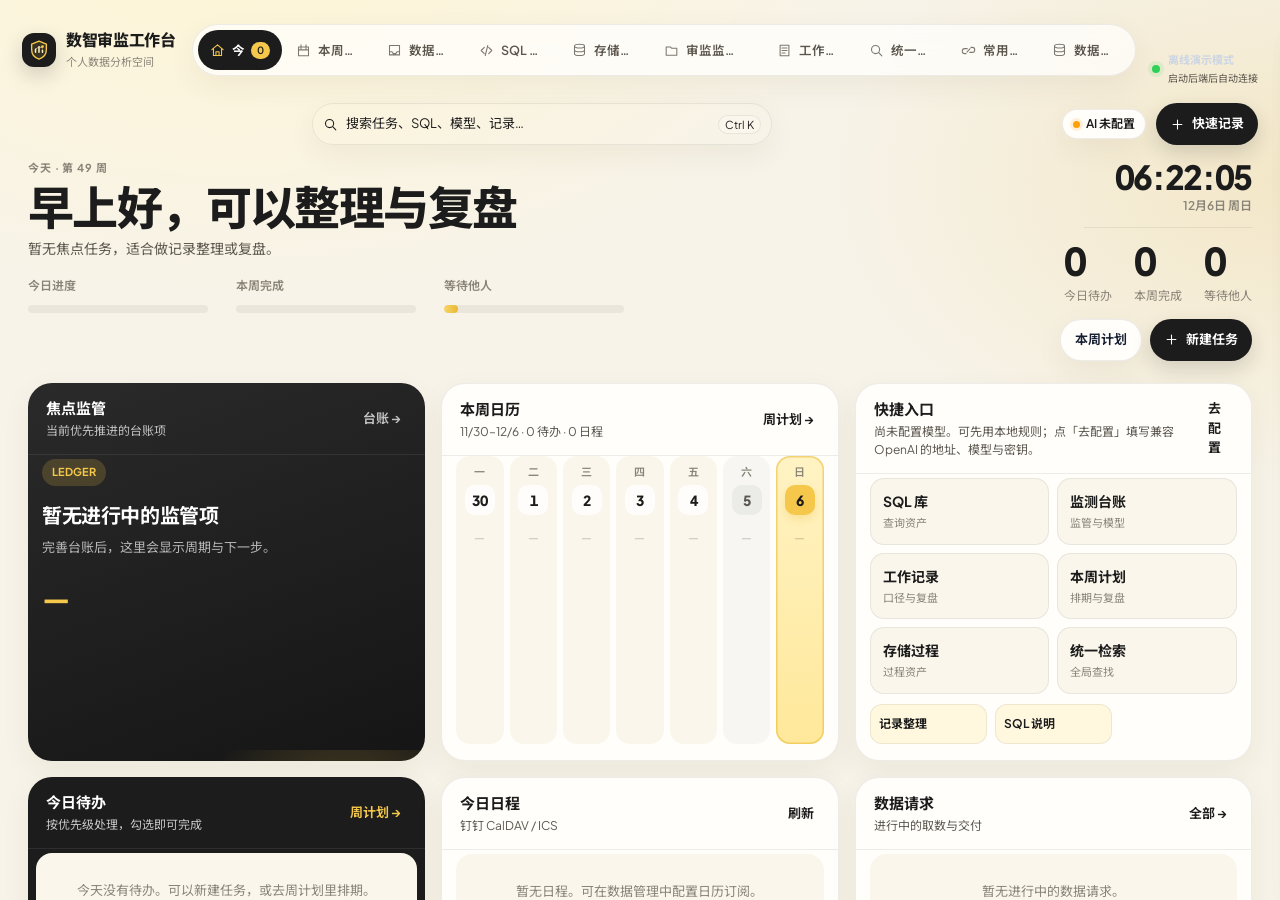
==== commit 1696d0df: "feat: 按时段问候并加入首页时钟，同时优化手机端布局与筛选栏 Co-authored-by: Cursor <cursoragent@cursor.com>" ====
--- a/audit-ai-workbench-ui/workbench-v2/index.html
+++ b/audit-ai-workbench-ui/workbench-v2/index.html
@@ -13,7 +13,7 @@
   <link rel="icon" type="image/svg+xml" href="data:image/svg+xml,%3Csvg xmlns='http://www.w3.org/2000/svg' viewBox='0 0 36 36'%3E%3Crect width='36' height='36' rx='10' fill='%231C1C1C'/%3E%3Cpath d='M18 6.5 27.5 10.2v7.2c0 6.1-4 10.6-9.5 12.4-5.5-1.8-9.5-6.3-9.5-12.4v-7.2L18 6.5Z' fill='none' stroke='%23F5C84B' stroke-width='1.9' stroke-linejoin='round'/%3E%3Cpath d='M13.5 20.5v-4m4.5 4v-7m4.5 7v-2.5' stroke='%23FFF1C2' stroke-width='2' stroke-linecap='round'/%3E%3Ccircle cx='22.5' cy='13.5' r='1.7' fill='%23F5C84B'/%3E%3C/svg%3E">
   <link rel="stylesheet" href="styles.css?v=1.0.0">
   <link rel="stylesheet" href="ui-apple-hig.css?v=1.9.18">
-  <link rel="stylesheet" href="ui-soft-welcome.css?v=1.0.32">
+  <link rel="stylesheet" href="ui-soft-welcome.css?v=1.0.40">
 </head>
 <body class="theme-soft-welcome">
   <div class="app-shell">
@@ -91,6 +91,10 @@
               </div>
             </div>
             <div class="today-head-side">
+              <div class="today-clock" id="todayClock" aria-live="polite">
+                <strong id="todayClockTime">--:--:--</strong>
+                <span id="todayClockDate">—</span>
+              </div>
               <div class="today-hero-stats" aria-label="今日概览">
                 <div><strong id="todayStatTodo">0</strong><em>今日待办</em></div>
                 <div><strong id="todayStatDone">0</strong><em>本周完成</em></div>
@@ -305,7 +309,11 @@
         <section class="view" id="view-requests" data-title="数据请求">
           <div class="page-head soft-page-head"><div><p class="eyebrow">REQUEST ARCHIVE</p><h1>数据请求</h1><p>独立存档同事日常取数需求：主题、口径与 SQL 版本。</p></div><button class="primary-button" id="newRequestButton"><svg><use href="#i-plus"/></svg>新建请求</button></div>
           <div class="summary-line soft-summary"><div><strong>0</strong><span>全部请求</span></div><div><strong>0</strong><span>处理中</span></div><div><strong>0</strong><span>本月已交付</span></div><p>平均交付用时 <strong id="requestAverageDays">—</strong></p></div>
-          <div class="list-toolbar request-filter-bar soft-list-toolbar"><div class="filter-tabs" id="requestStatusFilters"><button class="active" data-status="all">全部</button><button data-status="pending">待处理</button><button data-status="waiting">待确认</button><button data-status="working">处理中</button><button data-status="done">已交付</button></div><div class="batch-actions"><button class="secondary-button" id="requestBatchDone" disabled>批量完成</button><button class="secondary-button danger-button" id="requestBatchDelete" disabled>删除所选</button><div class="inline-search"><svg><use href="#i-search"/></svg><input id="requestSearch" placeholder="搜索主题、用途或编号"></div></div></div>
+          <div class="list-toolbar request-filter-bar soft-list-toolbar">
+            <div class="inline-search wide"><svg><use href="#i-search"/></svg><input id="requestSearch" placeholder="搜索主题、用途或编号"></div>
+            <div class="filter-tabs" id="requestStatusFilters"><button class="active" data-status="all">全部</button><button data-status="pending">待处理</button><button data-status="waiting">待确认</button><button data-status="working">处理中</button><button data-status="done">已交付</button></div>
+            <div class="batch-actions"><button class="secondary-button" id="requestBatchDone" disabled>批量完成</button><button class="secondary-button danger-button" id="requestBatchDelete" disabled>删除所选</button></div>
+          </div>
           <div class="form-grid request-advanced-filters soft-advanced-filters"><label>需求人<input id="requestFilterRequester" placeholder="姓名"></label><label>部门<input id="requestFilterDepartment" placeholder="部门"></label><label>开始日期<input id="requestFilterFrom" type="date"></label><label>结束日期<input id="requestFilterTo" type="date"></label><div class="batch-actions"><button class="secondary-button" id="requestFilterApply" type="button">组合筛选</button><button class="text-button" id="requestFilterReset" type="button">重置</button></div></div>
           <div class="data-list request-list soft-data-list">
             <div class="data-list-head"><span></span><span>请求主题</span><span>用途说明</span><span>提出时间</span><span>SQL 版本</span><span>状态</span></div>
@@ -361,6 +369,7 @@
             <div><strong id="ledgerPendingSteps">0</strong><span>待办步骤</span></div>
           </div>
           <div class="list-toolbar soft-list-toolbar soft-ledger-toolbar">
+            <div class="inline-search wide"><svg><use href="#i-search"/></svg><input id="ledgerSearch" placeholder="搜索监管项、规划、逻辑或模型"></div>
             <div class="filter-tabs" id="ledgerCategoryFilters">
               <button class="active" type="button" data-ledger-category="all">全部</button>
               <button type="button" data-ledger-category="员工监管类">员工监管类</button>
@@ -373,7 +382,6 @@
               <button type="button" data-ledger-focus="attention">待关注</button>
               <button type="button" data-ledger-focus="with_model">已绑模型</button>
             </div>
-            <div class="inline-search wide"><svg><use href="#i-search"/></svg><input id="ledgerSearch" placeholder="搜索监管项、规划、逻辑或模型"></div>
             <span class="soft-result-hint" id="ledgerResultHint">0 项</span>
           </div>
           <div class="soft-ledger-board" id="projectBoard"></div>
@@ -1049,7 +1057,7 @@
     </div>
   </div>
   <datalist id="entityRelationOptions"></datalist>
-  <script src="app.js?v=1.9.43"></script>
+  <script src="app.js?v=1.9.44"></script>
 </body>
 </html>
 
--- a/audit-ai-workbench-ui/workbench-v2/ui-soft-welcome.css
+++ b/audit-ai-workbench-ui/workbench-v2/ui-soft-welcome.css
@@ -347,9 +347,33 @@
 
 /* ——— Today Soft Welcome ——— */
 body.theme-soft-welcome .today-head {
-  align-items: flex-end;
+  align-items: flex-start;
   gap: 24px;
   margin-bottom: 22px;
+}
+body.theme-soft-welcome .today-clock {
+  display: flex;
+  flex-direction: column;
+  align-items: flex-end;
+  gap: 4px;
+  min-width: 168px;
+  padding-bottom: 12px;
+  margin-bottom: 4px;
+  border-bottom: 1px solid var(--hig-separator);
+  text-align: right;
+}
+body.theme-soft-welcome .today-clock strong {
+  font-size: clamp(26px, 2.6vw, 34px);
+  font-weight: 800;
+  font-variant-numeric: tabular-nums;
+  letter-spacing: -.04em;
+  line-height: 1;
+  color: var(--sw-ink);
+}
+body.theme-soft-welcome .today-clock span {
+  color: var(--hig-tertiary);
+  font-size: 12px;
+  font-weight: 600;
 }
 body.theme-soft-welcome .today-head h1 {
   font-size: clamp(32px, 4vw, 46px);
@@ -527,7 +551,7 @@
 }
 
 body.theme-soft-welcome .home-tile-weekcal {
-  grid-column: span 2 !important;
+  grid-column: span 2;
   min-height: 300px;
 }
 body.theme-soft-welcome .home-weekcal-body {
@@ -551,6 +575,7 @@
   padding: 8px 5px;
   border-radius: 14px;
   background: #FAF6EC;
+  overflow: hidden;
   cursor: pointer;
   transition: background .18s ease, transform .18s ease;
 }
@@ -650,7 +675,7 @@
   margin-top: 8px;
 }
 
-@media (max-width: 1100px) {
+@media (max-width: 1100px) and (min-width: 761px) {
   body.theme-soft-welcome .home-week-cal-grid {
     grid-template-columns: 1fr;
     gap: 8px;
@@ -669,10 +694,11 @@
     flex-direction: row;
     flex-wrap: wrap;
     align-content: flex-start;
+    min-width: 0;
   }
   body.theme-soft-welcome .home-week-item {
     width: auto;
-    max-width: 140px;
+    max-width: min(140px, 100%);
   }
 }
 
@@ -850,6 +876,7 @@
   }
   body.theme-soft-welcome .home-tile-weekcal {
     grid-column: auto;
+    min-height: 0;
   }
 }
 
@@ -1036,6 +1063,14 @@
   body.theme-soft-welcome .main { padding: 12px 16px 40px; }
   body.theme-soft-welcome .today-head { flex-direction: column; align-items: stretch; }
   body.theme-soft-welcome .today-head-side { align-items: stretch; }
+  body.theme-soft-welcome .today-clock {
+    flex-direction: row;
+    align-items: baseline;
+    justify-content: flex-start;
+    gap: 12px;
+    min-width: 0;
+    text-align: left;
+  }
 }
 
 /* ——— Global Soft Welcome polish ——— */
@@ -1667,16 +1702,82 @@
   box-shadow: var(--hig-card-shadow);
 }
 body.theme-soft-welcome .soft-list-toolbar .inline-search {
-  flex: 1;
-  min-height: 40px;
+  flex: 1 1 220px;
+  min-width: 0;
+  width: auto;
+  height: 42px;
+  min-height: 42px;
+  padding: 0 12px;
   border-radius: 14px;
   background: #FFFDF6;
   color: var(--sw-ink);
   border: 1px solid var(--hig-separator);
+  box-sizing: border-box;
+}
+body.theme-soft-welcome .soft-list-toolbar .inline-search svg {
+  width: 16px;
+  height: 16px;
+  flex: none;
+  color: var(--hig-tertiary);
 }
 body.theme-soft-welcome .soft-list-toolbar .inline-search input {
+  min-width: 0;
+  height: 100%;
   color: var(--sw-ink);
   -webkit-text-fill-color: var(--sw-ink);
+  -webkit-appearance: none;
+  appearance: none;
+}
+body.theme-soft-welcome .request-filter-bar,
+body.theme-soft-welcome .soft-ledger-toolbar {
+  display: flex;
+  flex-wrap: wrap;
+  align-items: center;
+  gap: 10px;
+}
+body.theme-soft-welcome .request-filter-bar .inline-search,
+body.theme-soft-welcome .soft-ledger-toolbar .inline-search {
+  flex: 1 1 240px;
+  order: -1;
+}
+body.theme-soft-welcome .request-filter-bar .filter-tabs,
+body.theme-soft-welcome .soft-ledger-toolbar .filter-tabs {
+  min-width: 0;
+  max-width: 100%;
+  overflow-x: auto;
+  overflow-y: hidden;
+  flex-wrap: nowrap;
+  -webkit-overflow-scrolling: touch;
+  scrollbar-width: none;
+}
+body.theme-soft-welcome .request-filter-bar .filter-tabs::-webkit-scrollbar,
+body.theme-soft-welcome .soft-ledger-toolbar .filter-tabs::-webkit-scrollbar {
+  display: none;
+}
+body.theme-soft-welcome #ledgerCategoryFilters {
+  flex: 0 0 auto;
+  width: 100%;
+  min-height: 36px;
+  gap: 6px;
+  padding: 0;
+  border: 0;
+  border-radius: 0;
+  background: transparent;
+}
+body.theme-soft-welcome #ledgerCategoryFilters button {
+  flex: none;
+  min-height: 34px;
+  padding: 0 12px;
+  border-radius: 999px;
+  border: 1px solid var(--hig-separator);
+  background: #FAF6EC;
+  box-shadow: none;
+  white-space: nowrap;
+}
+body.theme-soft-welcome #ledgerCategoryFilters button.active {
+  background: var(--sw-gold-soft);
+  border-color: transparent;
+  color: var(--sw-ink);
 }
 body.theme-soft-welcome .sql-asset-board {
   gap: 14px;
@@ -2997,8 +3098,21 @@
 }
 
 @media (max-width: 760px) {
+  html, body {
+    overflow-x: clip;
+  }
   body.theme-soft-welcome {
-    --mobile-tabbar-h: calc(64px + env(safe-area-inset-bottom, 0px));
+    --mobile-tabbar-h: calc(56px + env(safe-area-inset-bottom, 0px));
+    --sw-mobile-pad: 12px;
+    --sw-mobile-radius: 18px;
+    --sw-mobile-tap: 44px;
+    -webkit-tap-highlight-color: transparent;
+  }
+  body.theme-soft-welcome button,
+  body.theme-soft-welcome .text-button,
+  body.theme-soft-welcome .primary-button,
+  body.theme-soft-welcome .secondary-button {
+    touch-action: manipulation;
   }
 
   body.theme-soft-welcome .app-shell {
@@ -3079,8 +3193,8 @@
   }
   body.theme-soft-welcome .topbar {
     height: auto;
-    min-height: 56px;
-    padding: 8px 12px calc(8px + env(safe-area-inset-top, 0px));
+    min-height: 52px;
+    padding: calc(6px + env(safe-area-inset-top, 0px)) 12px 6px;
     gap: 8px;
     grid-template-columns: auto minmax(0, 1fr) auto;
   }
@@ -3120,9 +3234,15 @@
   }
 
   body.theme-soft-welcome .main {
-    padding: 12px 14px calc(24px + var(--mobile-tabbar-h));
+    padding: 10px var(--sw-mobile-pad) calc(16px + var(--mobile-tabbar-h));
     overflow: auto;
+    overflow-x: clip;
     -webkit-overflow-scrolling: touch;
+  }
+  body.theme-soft-welcome .primary-button,
+  body.theme-soft-welcome .secondary-button {
+    min-height: var(--sw-mobile-tap);
+    white-space: nowrap;
   }
 
   body.theme-soft-welcome .mobile-tabbar {
@@ -3163,58 +3283,287 @@
     background: #FFF1C2;
   }
 
-  /* Today */
+  /* Today · daily desk */
   body.theme-soft-welcome .today-head,
   body.theme-soft-welcome .today-head-side {
+    display: flex;
     flex-direction: column;
     align-items: stretch;
+    gap: 10px;
+    margin: 0 0 12px;
+  }
+  body.theme-soft-welcome .today-head .eyebrow {
+    margin-bottom: 2px;
+    font-size: 11px;
+  }
+  body.theme-soft-welcome .today-clock {
+    flex-direction: row;
+    align-items: baseline;
+    justify-content: space-between;
+    gap: 10px;
+    width: 100%;
+    min-width: 0;
+    padding: 2px 2px 4px;
+    text-align: left;
+  }
+  body.theme-soft-welcome .today-clock strong {
+    font-size: 20px;
+  }
+  body.theme-soft-welcome .today-clock span {
+    font-size: 12px;
+  }
+  body.theme-soft-welcome .today-head h1 {
+    font-size: 24px;
+    line-height: 1.2;
+    margin: 0 0 4px;
+    overflow-wrap: anywhere;
+  }
+  body.theme-soft-welcome .today-head #todayLead {
+    font-size: 13px;
+    line-height: 1.4;
+    max-width: none;
+  }
+  body.theme-soft-welcome .today-mini-bars,
+  body.theme-soft-welcome .today-progress-chip,
+  body.theme-soft-welcome .today-layout-bar {
+    display: none !important;
   }
   body.theme-soft-welcome .today-hero-stats {
+    display: grid;
+    grid-template-columns: repeat(3, minmax(0, 1fr));
+    gap: 8px;
     width: 100%;
-    justify-content: space-between;
+    padding: 10px 4px 2px;
+    justify-content: stretch;
+  }
+  body.theme-soft-welcome .today-hero-stats > div {
+    min-width: 0;
+    text-align: center;
+  }
+  body.theme-soft-welcome .today-hero-stats strong {
+    font-size: 22px;
+  }
+  body.theme-soft-welcome .today-hero-stats em {
+    margin-top: 4px;
+    font-size: 11px;
   }
   body.theme-soft-welcome .today-head-actions {
+    display: flex;
     width: 100%;
+    gap: 8px;
   }
   body.theme-soft-welcome .today-head-actions > * {
     flex: 1;
+  }
+  body.theme-soft-welcome .today-nudge-panel {
+    margin-bottom: 12px;
+    border-radius: var(--sw-mobile-radius);
   }
   body.theme-soft-welcome .home-board,
   body.theme-soft-welcome .dashboard-grid,
   body.theme-soft-welcome .today-board,
+  body.theme-soft-welcome .today-board.home-grid,
   body.theme-soft-welcome .data-management-grid,
   body.theme-soft-welcome .model-grid,
   body.theme-soft-welcome .soft-ledger-grid,
   body.theme-soft-welcome .link-grid {
     grid-template-columns: 1fr !important;
+    grid-auto-rows: auto;
+  }
+  body.theme-soft-welcome .home-tile {
+    min-height: 0;
+  }
+  body.theme-soft-welcome .home-tile-weekcal {
+    grid-column: auto !important;
+    min-height: 0;
+  }
+  body.theme-soft-welcome .home-tile-focus .panel-head h2 {
+    white-space: nowrap;
+  }
+  body.theme-soft-welcome .home-tile-focus h3 {
+    word-break: keep-all;
+  }
+  body.theme-soft-welcome .home-weekcal-body {
+    overflow: hidden;
+  }
+  body.theme-soft-welcome .home-week-cal {
+    height: auto;
   }
   body.theme-soft-welcome .home-week-cal-grid {
-    display: flex;
-    gap: 8px;
-    overflow-x: auto;
-    scroll-snap-type: x mandatory;
-    padding-bottom: 4px;
-    -webkit-overflow-scrolling: touch;
+    display: grid;
+    grid-template-columns: repeat(7, minmax(0, 1fr));
+    gap: 4px;
+    height: auto;
+    min-height: 0;
+    overflow: visible;
   }
   body.theme-soft-welcome .home-week-day {
-    flex: 0 0 118px;
-    scroll-snap-align: start;
-  }
-
-  /* Week plan */
-  body.theme-soft-welcome .week-page-head {
+    flex: none;
     flex-direction: column;
     align-items: stretch;
-    gap: 12px;
-  }
-  body.theme-soft-welcome .week-segmented {
+    gap: 4px;
+    min-width: 0;
+    padding: 6px 3px 8px;
+    overflow: hidden;
+  }
+  body.theme-soft-welcome .home-week-day-head {
+    width: auto;
+    flex: none;
+    gap: 3px;
+  }
+  body.theme-soft-welcome .home-week-day-head span {
+    font-size: 10px;
+  }
+  body.theme-soft-welcome .home-week-date {
+    width: 26px;
+    height: 26px;
+    border-radius: 8px;
+    font-size: 12px;
+  }
+  body.theme-soft-welcome .home-week-day-list {
+    flex-direction: column;
+    flex-wrap: nowrap;
+    gap: 3px;
+    min-width: 0;
+  }
+  body.theme-soft-welcome .home-week-item {
+    width: 100%;
+    max-width: none;
+    padding: 3px 4px;
+    border-radius: 6px;
+    font-size: 9px;
+  }
+  body.theme-soft-welcome .home-week-item:nth-child(n+3) {
+    display: none;
+  }
+  body.theme-soft-welcome .home-week-empty {
+    display: none;
+  }
+  body.theme-soft-welcome .today-board.home-grid,
+  body.theme-soft-welcome .home-board {
+    gap: 10px;
+  }
+  body.theme-soft-welcome .home-tile,
+  body.theme-soft-welcome .panel.home-tile {
+    min-height: 0;
+    border-radius: var(--sw-mobile-radius);
+  }
+  body.theme-soft-welcome .home-tile > .panel-head {
+    min-height: 48px;
+    padding: 10px 12px 8px;
+    align-items: center;
+  }
+  body.theme-soft-welcome .home-tile > .panel-head h2 {
+    font-size: 16px;
+  }
+  body.theme-soft-welcome .home-tile > .panel-head p:not(#todayWeekCalHint) {
+    display: none;
+  }
+  body.theme-soft-welcome .home-tile-body {
+    padding: 0 12px 12px;
+  }
+  body.theme-soft-welcome .home-tile-focus .soft-tag {
+    display: none;
+  }
+  body.theme-soft-welcome .home-tile-focus h3 {
+    margin: 2px 0 6px;
+    font-size: 18px;
+  }
+  body.theme-soft-welcome .home-tile-focus #todayFocusLead {
+    font-size: 12px;
+  }
+  body.theme-soft-welcome .home-tile-focus-body {
+    overflow: hidden;
+  }
+  body.theme-soft-welcome .soft-focus-meta {
+    margin-top: 10px;
+    overflow: hidden;
+  }
+  body.theme-soft-welcome .soft-focus-meta span {
+    display: block;
+    max-width: 100%;
+    font-size: 20px;
+    overflow: hidden;
+    text-overflow: ellipsis;
+    white-space: nowrap;
+  }
+  body.theme-soft-welcome .home-tile-tasks,
+  body.theme-soft-welcome .home-tile-weekcal,
+  body.theme-soft-welcome .home-tile-focus {
+    min-height: 0;
+  }
+  body.theme-soft-welcome .home-link-grid {
+    gap: 6px;
+    margin-bottom: 8px;
+  }
+  body.theme-soft-welcome .home-link-grid button {
+    min-height: 52px;
+    padding: 10px;
+    border-radius: 14px;
+  }
+  body.theme-soft-welcome .home-ai-row {
+    grid-template-columns: 1fr 1fr;
+  }
+  body.theme-soft-welcome .soft-acc-item {
+    padding: 10px 12px;
+    border-radius: 12px;
+  }
+  body.theme-soft-welcome .home-tile-tasks .task-row,
+  body.theme-soft-welcome .task-row {
+    min-height: 48px;
+    padding-top: 8px;
+    padding-bottom: 8px;
+  }
+
+  /* Week plan */
+  body.theme-soft-welcome .week-page-head,
+  body.theme-soft-welcome .page-head,
+  body.theme-soft-welcome .soft-page-head {
+    flex-direction: column;
+    align-items: stretch;
+    gap: 10px;
+    margin-bottom: 12px;
+  }
+  body.theme-soft-welcome .week-page-head h1,
+  body.theme-soft-welcome .page-head h1,
+  body.theme-soft-welcome .soft-page-head h1 {
+    font-size: 24px;
+    overflow-wrap: anywhere;
+  }
+  body.theme-soft-welcome .page-head > div > p:not(.eyebrow),
+  body.theme-soft-welcome .soft-page-head > div > p:last-child,
+  body.theme-soft-welcome .week-page-head > div > p:not(.eyebrow) {
+    display: none;
+  }
+  body.theme-soft-welcome .week-segmented,
+  body.theme-soft-welcome .page-head > .segmented {
+    display: flex;
     width: 100%;
     overflow-x: auto;
+  }
+  body.theme-soft-welcome .week-segmented button,
+  body.theme-soft-welcome .page-head > .segmented button {
+    flex: 1 0 auto;
+    min-height: 36px;
+    white-space: nowrap;
+  }
+  body.theme-soft-welcome .page-head > .primary-button,
+  body.theme-soft-welcome .page-head > .secondary-button,
+  body.theme-soft-welcome .page-head > .segmented {
+    width: 100%;
   }
   body.theme-soft-welcome .soft-week-toolbar,
   body.theme-soft-welcome #view-week .week-toolbar {
     flex-direction: column;
     align-items: stretch;
+    gap: 10px;
+    min-height: 0;
+    margin-bottom: 12px;
+    padding: 12px;
+    border-radius: var(--sw-mobile-radius);
+  }
+  body.theme-soft-welcome .week-toolbar-copy strong {
+    font-size: 16px;
   }
   body.theme-soft-welcome #view-week .week-board,
   body.theme-soft-welcome .soft-week-board {
@@ -3226,74 +3575,208 @@
     -webkit-overflow-scrolling: touch;
   }
   body.theme-soft-welcome #view-week .day-column {
-    flex: 0 0 min(78vw, 280px);
-    min-width: min(78vw, 280px);
+    flex: 0 0 min(86vw, 320px);
+    min-width: min(86vw, 320px);
+    min-height: 280px;
+    padding: 12px 10px 14px;
+    border-radius: var(--sw-mobile-radius);
     scroll-snap-align: start;
   }
   body.theme-soft-welcome #view-week .plan-done-btn {
-    min-height: 32px;
-    padding: 0 10px;
-  }
-
-  /* Lists / ledger / requests */
-  body.theme-soft-welcome .page-head {
+    min-height: 36px;
+    padding: 0 12px;
+  }
+  body.theme-soft-welcome #view-week .week-review .panel-head {
     flex-direction: column;
     align-items: stretch;
-    gap: 12px;
-  }
-  body.theme-soft-welcome .page-head > .primary-button,
-  body.theme-soft-welcome .page-head > .secondary-button,
-  body.theme-soft-welcome .page-head > .segmented {
+  }
+  body.theme-soft-welcome #view-week .week-energy-field {
+    justify-content: space-between;
+    white-space: nowrap;
+  }
+  body.theme-soft-welcome #view-week .review-grid {
+    padding: 0 12px 12px;
+  }
+
+  /* Lists / ledger / requests */
+  body.theme-soft-welcome .soft-list-toolbar,
+  body.theme-soft-welcome .list-toolbar,
+  body.theme-soft-welcome .request-filter-bar,
+  body.theme-soft-welcome .soft-ledger-toolbar {
+    display: grid;
+    grid-template-columns: minmax(0, 1fr);
+    grid-auto-rows: auto;
+    align-items: stretch;
+    gap: 8px;
+    height: auto;
+    min-height: 0;
+    overflow: visible;
+  }
+  body.theme-soft-welcome .filter-tabs,
+  body.theme-soft-welcome .soft-segmented {
+    display: flex;
+    gap: 6px;
     width: 100%;
-  }
-  body.theme-soft-welcome .soft-list-toolbar,
-  body.theme-soft-welcome .list-toolbar {
-    flex-direction: column;
-    align-items: stretch;
-  }
-  body.theme-soft-welcome .filter-tabs {
+    min-width: 0;
+    padding: 0;
+    border: 0;
+    border-radius: 0;
+    background: transparent;
     overflow-x: auto;
+    overflow-y: hidden;
     flex-wrap: nowrap;
     -webkit-overflow-scrolling: touch;
+    scrollbar-width: none;
+  }
+  body.theme-soft-welcome .filter-tabs::-webkit-scrollbar,
+  body.theme-soft-welcome .soft-segmented::-webkit-scrollbar {
+    display: none;
+  }
+  body.theme-soft-welcome .filter-tabs button,
+  body.theme-soft-welcome .soft-segmented button {
+    flex: none;
+    min-height: 36px;
+    padding: 0 12px;
+    border: 1px solid var(--hig-separator);
+    border-radius: 999px;
+    background: #FAF6EC;
+    color: var(--hig-secondary);
+    white-space: nowrap;
+    box-shadow: none;
+  }
+  body.theme-soft-welcome .filter-tabs button.active,
+  body.theme-soft-welcome .soft-segmented button.active {
+    background: var(--sw-gold-soft) !important;
+    color: var(--sw-ink) !important;
+    border-color: transparent;
+  }
+  body.theme-soft-welcome .inline-search,
+  body.theme-soft-welcome .inline-search.wide,
+  body.theme-soft-welcome .soft-list-toolbar .inline-search,
+  body.theme-soft-welcome .request-filter-bar .inline-search,
+  body.theme-soft-welcome .soft-ledger-toolbar .inline-search {
+    width: 100%;
+    flex: 0 0 auto;
+    min-width: 0;
+    height: 44px;
+    min-height: 44px;
+  }
+  body.theme-soft-welcome .filter-tabs,
+  body.theme-soft-welcome .soft-segmented {
+    flex: 0 0 auto;
+  }
+  body.theme-soft-welcome .request-filter-bar .batch-actions {
+    width: 100%;
+    justify-content: stretch;
+  }
+  body.theme-soft-welcome .request-filter-bar .batch-actions > button {
+    flex: 1;
   }
   body.theme-soft-welcome .soft-data-list .data-list-head {
     display: none;
   }
   body.theme-soft-welcome .soft-data-list .data-list-row {
-    grid-template-columns: auto 1fr;
-    gap: 8px 10px;
+    grid-template-columns: auto minmax(0, 1fr);
+    gap: 6px 10px;
+    min-height: 56px;
+    padding: 12px;
+    border-radius: 14px;
+  }
+  body.theme-soft-welcome .soft-data-list .data-list-row:hover {
+    transform: none;
   }
   body.theme-soft-welcome .soft-data-list .data-list-row > :nth-child(n+3) {
     grid-column: 2;
   }
-  body.theme-soft-welcome .soft-ledger-toolbar {
-    flex-direction: column;
-    align-items: stretch;
+  body.theme-soft-welcome .summary-line,
+  body.theme-soft-welcome .summary-line.soft-summary {
+    grid-template-columns: repeat(2, minmax(0, 1fr));
+    gap: 8px;
+  }
+  body.theme-soft-welcome .soft-ledger-grid {
+    grid-template-columns: 1fr !important;
+    gap: 10px;
+  }
+  body.theme-soft-welcome .soft-ledger-card {
+    padding: 14px !important;
+    border-radius: var(--sw-mobile-radius) !important;
+  }
+  body.theme-soft-welcome .soft-ledger-card:hover {
+    transform: none;
+  }
+  body.theme-soft-welcome .soft-ledger-card > p {
+    min-height: 0;
+    margin-bottom: 8px;
+    display: -webkit-box;
+    -webkit-line-clamp: 2;
+    -webkit-box-orient: vertical;
+    overflow: hidden;
+  }
+  body.theme-soft-welcome .soft-ledger-card h3 {
+    font-size: 16px;
   }
   body.theme-soft-welcome .soft-ledger-detail .soft-ledger-tabs {
     overflow-x: auto;
     flex-wrap: nowrap;
   }
-
-  /* Modals / drawers */
+  body.theme-soft-welcome .note-feed,
+  body.theme-soft-welcome .project-board,
+  body.theme-soft-welcome .model-grid {
+    grid-template-columns: 1fr !important;
+    gap: 10px;
+  }
+  body.theme-soft-welcome .note-feed article,
+  body.theme-soft-welcome .project-board > article,
+  body.theme-soft-welcome .model-card {
+    border-radius: var(--sw-mobile-radius);
+    padding: 14px;
+  }
+  body.theme-soft-welcome .search-hero,
+  body.theme-soft-welcome .soft-search-hero {
+    grid-template-columns: 20px minmax(0, 1fr);
+    gap: 8px;
+    padding: 12px;
+    border-radius: var(--sw-mobile-radius);
+  }
+  body.theme-soft-welcome .search-hero button {
+    display: none;
+  }
+  body.theme-soft-welcome .search-meta-grid {
+    grid-template-columns: 1fr !important;
+  }
+
+  /* Sheets / drawers */
   body.theme-soft-welcome .modal {
-    padding: 12px 8px calc(12px + var(--mobile-tabbar-h, 0px));
+    display: flex;
+    flex-direction: column;
+    justify-content: flex-end;
+    align-items: stretch;
+    padding: 0;
   }
   body.theme-soft-welcome .modal-card,
   body.theme-soft-welcome .modal-card-sheet,
   body.theme-soft-welcome .modal-card-wide,
-  body.theme-soft-welcome .soft-ledger-detail {
-    width: min(100vw - 16px, 100%);
-    max-height: none;
-    border-radius: 20px;
-    overflow: hidden;
+  body.theme-soft-welcome .modal-card-compact,
+  body.theme-soft-welcome .soft-ledger-detail,
+  body.theme-soft-welcome .nav-modal-card,
+  body.theme-soft-welcome .soft-app-dialog {
+    width: 100%;
+    max-width: 100%;
+    max-height: min(92dvh, 100%);
+    margin: 0;
+    flex: 0 1 auto;
+    border-radius: 22px 22px 0 0;
+    overflow: auto;
+    padding-bottom: env(safe-area-inset-bottom, 0px);
   }
   body.theme-soft-welcome .drawer,
-  body.theme-soft-welcome .drawer-wide {
-    inset: 8px 8px calc(8px + var(--mobile-tabbar-h));
-    width: auto;
+  body.theme-soft-welcome .drawer-wide,
+  body.theme-soft-welcome .entity-drawer {
+    inset: calc(8px + env(safe-area-inset-top, 0px)) 0 0;
+    width: 100%;
     max-width: none;
-    border-radius: 20px;
+    border-radius: 22px 22px 0 0;
+    z-index: 50;
   }
   body.theme-soft-welcome .toast {
     bottom: calc(12px + var(--mobile-tabbar-h));
@@ -3312,16 +3795,20 @@
 
 @media (max-width: 480px) {
   body.theme-soft-welcome .ai-status-chip span {
-    max-width: 64px;
+    max-width: 48px;
     overflow: hidden;
     text-overflow: ellipsis;
     white-space: nowrap;
   }
   body.theme-soft-welcome .page-head h1,
+  body.theme-soft-welcome .soft-page-head h1,
   body.theme-soft-welcome .today-head h1 {
-    font-size: 26px;
+    font-size: 22px;
   }
   body.theme-soft-welcome .summary-line {
     grid-template-columns: 1fr 1fr;
   }
-}
+  body.theme-soft-welcome .home-link-grid {
+    grid-template-columns: 1fr 1fr;
+  }
+}
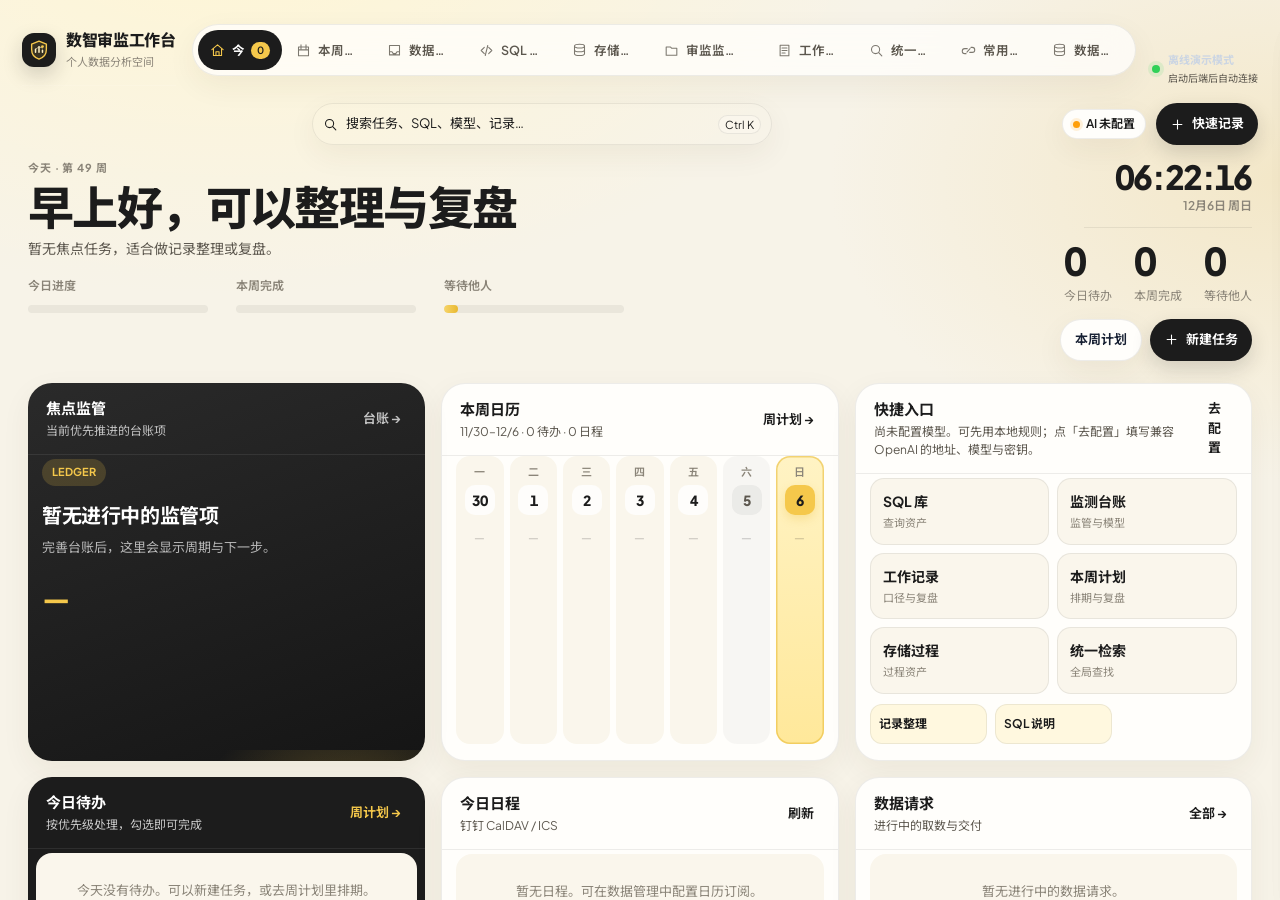
==== commit 39350c0e: "feat: 增加 MCP 服务与整页登录，便于后期给智能体远程访问（v1.9.34） Co-authored-by: Cursor <cursoragent@cursor.com>" ====
--- a/audit-ai-workbench-ui/workbench-v2/index.html
+++ b/audit-ai-workbench-ui/workbench-v2/index.html
@@ -13,9 +13,43 @@
   <link rel="icon" type="image/svg+xml" href="data:image/svg+xml,%3Csvg xmlns='http://www.w3.org/2000/svg' viewBox='0 0 36 36'%3E%3Crect width='36' height='36' rx='10' fill='%231C1C1C'/%3E%3Cpath d='M18 6.5 27.5 10.2v7.2c0 6.1-4 10.6-9.5 12.4-5.5-1.8-9.5-6.3-9.5-12.4v-7.2L18 6.5Z' fill='none' stroke='%23F5C84B' stroke-width='1.9' stroke-linejoin='round'/%3E%3Cpath d='M13.5 20.5v-4m4.5 4v-7m4.5 7v-2.5' stroke='%23FFF1C2' stroke-width='2' stroke-linecap='round'/%3E%3Ccircle cx='22.5' cy='13.5' r='1.7' fill='%23F5C84B'/%3E%3C/svg%3E">
   <link rel="stylesheet" href="styles.css?v=1.0.0">
   <link rel="stylesheet" href="ui-apple-hig.css?v=1.9.18">
-  <link rel="stylesheet" href="ui-soft-welcome.css?v=1.0.40">
+  <link rel="stylesheet" href="ui-soft-welcome.css?v=1.0.41">
 </head>
-<body class="theme-soft-welcome">
+<body class="theme-soft-welcome is-booting">
+  <div class="access-gate" id="accessGate" aria-hidden="true">
+    <div class="access-gate-panel">
+      <div class="access-gate-brand">
+        <div class="brand-mark" aria-hidden="true">
+          <svg class="brand-logo" viewBox="0 0 36 36" fill="none">
+            <path class="logo-shield" d="M18 5.8 28.2 9.8v7.6c0 6.5-4.3 11.4-10.2 13.3C12.1 28.8 7.8 23.9 7.8 17.4V9.8L18 5.8Z"/>
+            <path class="logo-bars" d="M13.2 21.2v-4.2M18 21.2v-7.6M22.8 21.2v-3"/>
+            <path class="logo-Nodes" d="M13.2 17 18 13.6 22.8 15.2"/>
+            <circle class="logo-spark" cx="22.8" cy="13.2" r="1.9"/>
+          </svg>
+        </div>
+        <p class="eyebrow">PERSONAL WORKSPACE</p>
+        <h1>进入工作台</h1>
+        <p class="access-gate-lead">数智审监工作台已开启访问保护。</p>
+      </div>
+      <p class="access-gate-status" id="accessGateStatus">正在连接工作台…</p>
+      <form class="access-gate-form" id="accessForm" hidden>
+        <p class="access-gate-hint" id="accessUnlockHint">输入访问密码进入工作台。连续失败会被短暂锁定。</p>
+        <label class="access-field" for="accessUnlockPassword">
+          <span>访问密码</span>
+          <div class="access-field-control">
+            <input id="accessUnlockPassword" name="password" type="password" required autocomplete="current-password" spellcheck="false" placeholder="输入访问密码">
+            <button type="button" class="access-toggle" id="accessTogglePassword" aria-label="显示密码">
+              <svg class="icon-show" viewBox="0 0 24 24" fill="none" aria-hidden="true"><path d="M2.5 12s3.6-7 9.5-7 9.5 7 9.5 7-3.6 7-9.5 7-9.5-7-9.5-7Z"/><circle cx="12" cy="12" r="3"/></svg>
+              <svg class="icon-hide" viewBox="0 0 24 24" fill="none" aria-hidden="true"><path d="M3 3l18 18M9.9 9.9A3 3 0 0 0 12 15a3 3 0 0 0 2.1-.9M6.1 6.5C4 8 2.5 12 2.5 12s3.6 7 9.5 7c1.6 0 3-.3 4.2-.8M17.5 15.2C20 13.3 21.5 12 21.5 12s-3.6-7-9.5-7c-.7 0-1.4.1-2 .2"/></svg>
+            </button>
+          </div>
+        </label>
+        <p class="access-gate-error" id="accessUnlockError" hidden role="alert"></p>
+        <button type="submit" class="primary-button access-submit" id="accessUnlockSubmit">进入工作台</button>
+      </form>
+      <p class="access-gate-foot" id="accessGateFoot">单用户本地访问 · 不向公网同步</p>
+    </div>
+  </div>
   <div class="app-shell">
     <button type="button" class="nav-backdrop" id="navBackdrop" aria-label="关闭导航" hidden></button>
     <aside class="sidebar" id="sidebar">
@@ -1008,7 +1042,6 @@
 
   <div class="modal" id="tableRestoreModal" aria-hidden="true"><form class="modal-card modal-card-wide" id="tableRestoreForm"><header><div><p class="eyebrow">TABLE RESTORE</p><h2>按表恢复</h2></div><button type="button" class="icon-button modal-close"><svg><use href="#i-close"/></svg></button></header><input type="hidden" id="tableRestoreBackupName"><p class="form-hint" id="tableRestoreHint">选择要从备份写回当前数据库的表。恢复前会自动创建安全备份。</p><div class="table-restore-grid" id="tableRestoreOptions"></div><footer><button type="button" class="secondary-button modal-close">取消</button><button type="submit" class="primary-button danger-button">确认按表恢复</button></footer></form></div>
 
-  <div class="modal" id="accessModal" aria-hidden="true"><form class="modal-card modal-card-compact" id="accessForm"><header><div><p class="eyebrow">ACCESS</p><h2>输入访问密码</h2></div></header><p class="form-hint" id="accessUnlockHint">此工作台已启用单用户访问保护。连续失败会被短暂锁定。</p><label>访问密码<input id="accessUnlockPassword" type="password" required autocomplete="current-password"></label><p class="form-hint warning-hint" id="accessUnlockError" hidden></p><footer><button type="submit" class="primary-button">解锁</button></footer></form></div>
   <div class="modal" id="sqlDiffModal" aria-hidden="true"><div class="modal-card modal-card-sheet"><header><div><p class="eyebrow">SQL DIFF</p><h2>版本对比</h2></div><button type="button" class="icon-button modal-close"><svg><use href="#i-close"/></svg></button></header><div class="form-grid modal-form-grid"><label>左侧版本<select id="sqlDiffLeft"></select></label><label>右侧版本<select id="sqlDiffRight"></select></label></div><p class="form-hint" id="sqlDiffSensitiveHint"></p><pre class="import-diff" id="sqlDiffOutput">选择两个版本后显示差异</pre><footer><button type="button" class="secondary-button" id="runSqlDiffButton">生成差异</button><button type="button" class="secondary-button modal-close">关闭</button></footer></div></div>
   <nav class="mobile-tabbar" id="mobileTabbar" aria-label="手机快捷导航">
     <button type="button" class="mobile-tab active" data-mobile-view="today"><svg><use href="#i-home"/></svg><span>今日</span></button>
@@ -1057,7 +1090,7 @@
     </div>
   </div>
   <datalist id="entityRelationOptions"></datalist>
-  <script src="app.js?v=1.9.44"></script>
+  <script src="app.js?v=1.9.45"></script>
 </body>
 </html>
 
--- a/audit-ai-workbench-ui/workbench-v2/ui-soft-welcome.css
+++ b/audit-ai-workbench-ui/workbench-v2/ui-soft-welcome.css
@@ -47,6 +47,159 @@
   color: var(--hig-label);
 }
 
+body.theme-soft-welcome.is-booting,
+body.theme-soft-welcome.is-locked {
+  overflow: hidden;
+}
+body.theme-soft-welcome.is-booting .app-shell,
+body.theme-soft-welcome.is-locked .app-shell,
+body.theme-soft-welcome.is-booting .mobile-tabbar,
+body.theme-soft-welcome.is-locked .mobile-tabbar,
+body.theme-soft-welcome.is-booting .toast,
+body.theme-soft-welcome.is-locked .toast {
+  display: none !important;
+}
+
+body.theme-soft-welcome .access-gate {
+  display: none;
+  position: fixed;
+  inset: 0;
+  z-index: 200;
+  place-items: center;
+  padding: max(24px, env(safe-area-inset-top, 0px)) 20px max(24px, env(safe-area-inset-bottom, 0px));
+  background:
+    radial-gradient(1200px 700px at 18% -10%, #FFF6D4 0%, transparent 55%),
+    radial-gradient(900px 600px at 100% 20%, #F3E7C8 0%, transparent 50%),
+    var(--sw-page);
+}
+body.theme-soft-welcome.is-booting .access-gate,
+body.theme-soft-welcome.is-locked .access-gate {
+  display: grid;
+}
+body.theme-soft-welcome .access-gate-panel {
+  width: min(420px, 100%);
+  padding: 36px 32px 28px;
+  border: 1px solid var(--hig-separator);
+  border-radius: 28px;
+  background: var(--sw-card);
+  box-shadow: var(--hig-card-shadow);
+}
+body.theme-soft-welcome .access-gate-brand {
+  text-align: center;
+}
+body.theme-soft-welcome .access-gate-brand .brand-mark {
+  width: 56px;
+  height: 56px;
+  margin: 0 auto 18px;
+  border-radius: 18px;
+}
+body.theme-soft-welcome .access-gate-brand .eyebrow {
+  margin: 0 0 8px;
+  letter-spacing: .14em;
+}
+body.theme-soft-welcome .access-gate-brand h1 {
+  margin: 0 0 8px;
+  font-size: 28px;
+  line-height: 1.15;
+  letter-spacing: -.03em;
+  font-weight: 800;
+}
+body.theme-soft-welcome .access-gate-lead,
+body.theme-soft-welcome .access-gate-status,
+body.theme-soft-welcome .access-gate-hint,
+body.theme-soft-welcome .access-gate-foot {
+  margin: 0;
+  color: var(--hig-secondary);
+  font-size: 13px;
+  line-height: 1.5;
+}
+body.theme-soft-welcome .access-gate-status {
+  margin-top: 28px;
+  text-align: center;
+}
+body.theme-soft-welcome .access-gate-form {
+  display: grid;
+  gap: 14px;
+  margin-top: 28px;
+}
+body.theme-soft-welcome .access-field {
+  display: grid;
+  gap: 8px;
+  margin: 0;
+}
+body.theme-soft-welcome .access-field > span {
+  color: var(--hig-tertiary);
+  font-size: 12px;
+  font-weight: 700;
+}
+body.theme-soft-welcome .access-field-control {
+  position: relative;
+}
+body.theme-soft-welcome .access-field-control input {
+  width: 100%;
+  min-height: 48px;
+  padding: 0 44px 0 14px;
+  border: 1px solid var(--hig-separator);
+  border-radius: 16px;
+  background: #FAF6EC;
+  color: var(--sw-ink);
+  font-size: 15px;
+}
+body.theme-soft-welcome .access-toggle {
+  position: absolute;
+  top: 50%;
+  right: 6px;
+  display: grid;
+  place-items: center;
+  width: 36px;
+  height: 36px;
+  padding: 0;
+  border: 0;
+  border-radius: 12px;
+  background: transparent;
+  color: var(--hig-tertiary);
+  transform: translateY(-50%);
+}
+body.theme-soft-welcome .access-toggle svg {
+  width: 18px;
+  height: 18px;
+  stroke: currentColor;
+  stroke-width: 1.7;
+  stroke-linecap: round;
+  stroke-linejoin: round;
+}
+body.theme-soft-welcome .access-toggle .icon-hide,
+body.theme-soft-welcome .access-toggle.is-on .icon-show {
+  display: none;
+}
+body.theme-soft-welcome .access-toggle.is-on .icon-hide {
+  display: block;
+}
+body.theme-soft-welcome .access-gate-error {
+  margin: 0;
+  color: var(--hig-red);
+  font-size: 13px;
+  font-weight: 600;
+}
+body.theme-soft-welcome .access-submit {
+  width: 100%;
+  min-height: 48px;
+  margin-top: 4px;
+  font-size: 15px;
+  font-weight: 700;
+}
+body.theme-soft-welcome .access-submit:disabled {
+  opacity: .55;
+  filter: none;
+  cursor: not-allowed;
+}
+body.theme-soft-welcome .access-gate-foot {
+  margin-top: 18px;
+  text-align: center;
+  font-size: 12px;
+  color: var(--hig-tertiary);
+}
+
 body.theme-soft-welcome .ambient { display: none; }
 
 /* ——— Shell: top chrome instead of left sidebar ——— */
@@ -3793,6 +3946,22 @@
   }
 }
 
+@media (max-width: 760px) {
+  body.theme-soft-welcome .access-gate {
+    align-items: stretch;
+    padding: max(20px, env(safe-area-inset-top, 0px)) 16px max(20px, env(safe-area-inset-bottom, 0px));
+  }
+  body.theme-soft-welcome .access-gate-panel {
+    width: 100%;
+    margin: auto 0;
+    padding: 28px 20px 22px;
+    border-radius: 24px;
+  }
+  body.theme-soft-welcome .access-gate-brand h1 {
+    font-size: 24px;
+  }
+}
+
 @media (max-width: 480px) {
   body.theme-soft-welcome .ai-status-chip span {
     max-width: 48px;
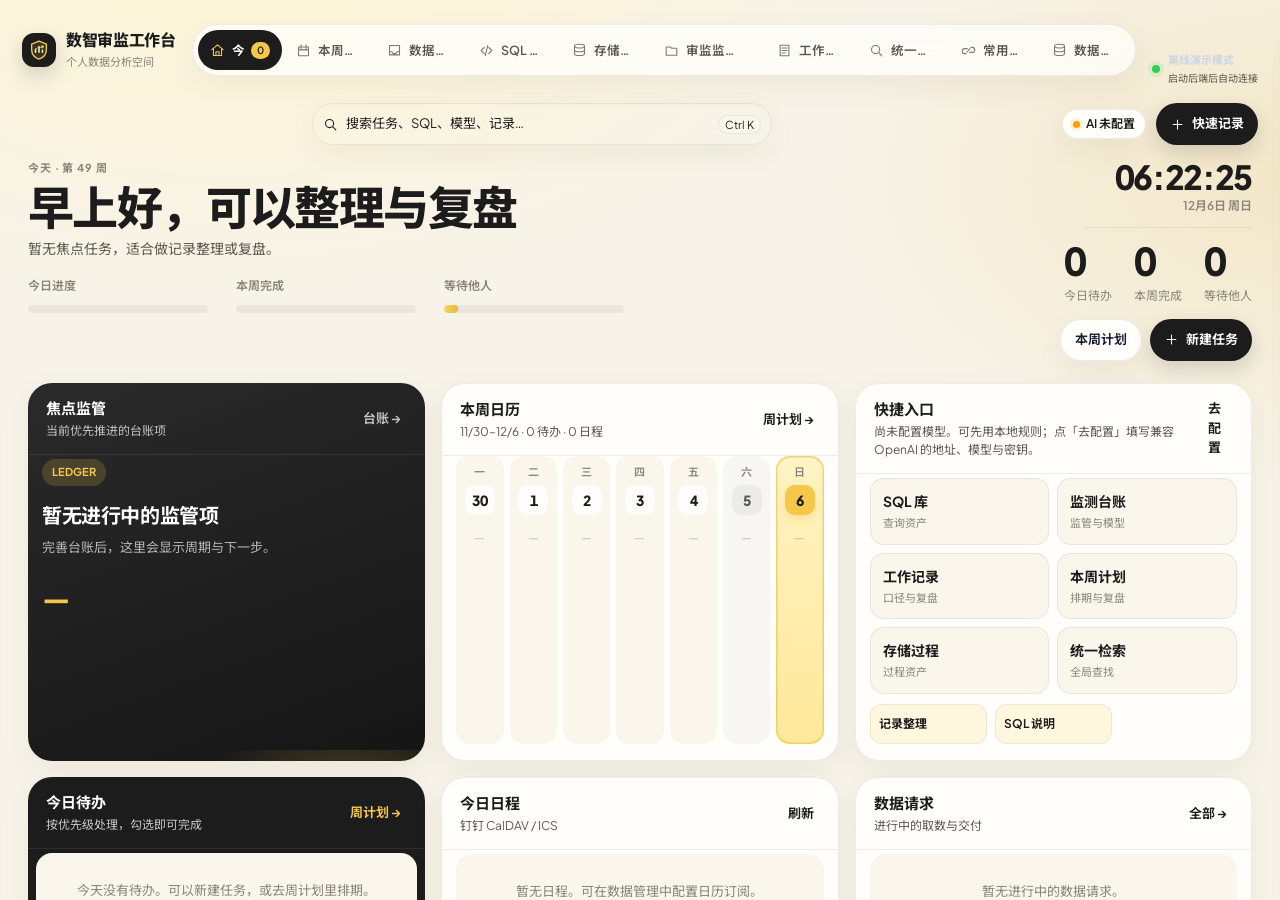
==== commit 835cf1cf: "feat: 支持导入 SQLite 备份并合并同步到当前库（v1.9.35） Co-authored-by: Cursor <cursoragent@cursor.com>" ====
--- a/audit-ai-workbench-ui/workbench-v2/index.html
+++ b/audit-ai-workbench-ui/workbench-v2/index.html
@@ -12,8 +12,8 @@
   <title>数智审监工作台</title>
   <link rel="icon" type="image/svg+xml" href="data:image/svg+xml,%3Csvg xmlns='http://www.w3.org/2000/svg' viewBox='0 0 36 36'%3E%3Crect width='36' height='36' rx='10' fill='%231C1C1C'/%3E%3Cpath d='M18 6.5 27.5 10.2v7.2c0 6.1-4 10.6-9.5 12.4-5.5-1.8-9.5-6.3-9.5-12.4v-7.2L18 6.5Z' fill='none' stroke='%23F5C84B' stroke-width='1.9' stroke-linejoin='round'/%3E%3Cpath d='M13.5 20.5v-4m4.5 4v-7m4.5 7v-2.5' stroke='%23FFF1C2' stroke-width='2' stroke-linecap='round'/%3E%3Ccircle cx='22.5' cy='13.5' r='1.7' fill='%23F5C84B'/%3E%3C/svg%3E">
   <link rel="stylesheet" href="styles.css?v=1.0.0">
-  <link rel="stylesheet" href="ui-apple-hig.css?v=1.9.18">
-  <link rel="stylesheet" href="ui-soft-welcome.css?v=1.0.41">
+  <link rel="stylesheet" href="ui-apple-hig.css?v=1.9.19">
+  <link rel="stylesheet" href="ui-soft-welcome.css?v=1.0.42">
 </head>
 <body class="theme-soft-welcome is-booting">
   <div class="access-gate" id="accessGate" aria-hidden="true">
@@ -439,7 +439,7 @@
 
         <section class="view" id="view-data" data-title="数据管理">
           <div class="page-head soft-page-head">
-            <div><p class="eyebrow">DATA SAFETY</p><h1>数据管理</h1><p>备份本地数据库，导出工作资产，并在校验后导入或恢复。</p></div>
+            <div><p class="eyebrow">DATA SAFETY</p><h1>数据管理</h1><p>备份本地数据库；可导入另一台电脑下载的 .db 后合并同步或整库恢复。</p></div>
             <button class="primary-button" id="createBackupButton"><svg><use href="#i-plus"/></svg>立即备份</button>
           </div>
 
@@ -501,7 +501,7 @@
                       <option value="merge">合并并更新同编号数据</option>
                     </select>
                   </label>
-                  <p class="form-hint" id="importStatus">请选择由本工作台导出的 JSON 或 CSV 文件。</p>
+                  <p class="form-hint" id="importStatus">请选择由本工作台导出的 JSON 或 CSV。SQLite 备份请用下方「导入备份文件」。</p>
                   <pre class="import-diff" id="importDiff" hidden></pre>
                 </div>
               </section>
@@ -576,9 +576,16 @@
 
           <div class="soft-data-section">
             <div class="soft-data-section-head">
-              <div><h2>SQLite 备份</h2><p>支持整库恢复或按表恢复；恢复前会再次自动备份</p></div>
-              <button class="secondary-button" id="refreshBackupsButton" type="button">刷新列表</button>
-            </div>
+              <div><h2>SQLite 备份</h2><p>可导入另一台电脑下载的 .db，再合并同步或整库覆盖；恢复前会再次自动备份</p></div>
+              <div class="soft-backup-toolbar">
+                <label class="file-picker compact soft-file-picker" aria-label="导入备份文件">
+                  <input type="file" id="backupImportFile" accept=".db,application/vnd.sqlite3,application/x-sqlite3">
+                  <span>导入备份文件</span>
+                </label>
+                <button class="secondary-button" id="refreshBackupsButton" type="button">刷新列表</button>
+              </div>
+            </div>
+            <p class="form-hint" id="backupImportStatus">从公司电脑或 NAS 下载的备份，可在这里导入后选择合并同步或整库恢复。访问密码和 AI 密钥不会被合并覆盖。</p>
             <section class="panel backup-panel soft-backup-panel">
               <div class="backup-list" id="backupList"><p class="empty-state">正在读取备份…</p></div>
             </section>
@@ -1090,7 +1097,7 @@
     </div>
   </div>
   <datalist id="entityRelationOptions"></datalist>
-  <script src="app.js?v=1.9.45"></script>
+  <script src="app.js?v=1.9.46"></script>
 </body>
 </html>
 
--- a/audit-ai-workbench-ui/workbench-v2/ui-apple-hig.css
+++ b/audit-ai-workbench-ui/workbench-v2/ui-apple-hig.css
@@ -1027,6 +1027,16 @@
   padding: 0 10px;
   font-size: 12px;
 }
+.soft-backup-toolbar {
+  display: flex;
+  flex-wrap: wrap;
+  gap: 8px;
+  align-items: center;
+  justify-content: flex-end;
+}
+#backupImportStatus {
+  margin: -4px 0 12px;
+}
 .soft-data-section { margin-bottom: 22px; }
 .soft-data-section-head {
   display: flex;
@@ -1076,6 +1086,8 @@
 .soft-field-pair label { display: grid; gap: 6px; }
 @media (max-width: 760px) {
   .soft-field-pair { grid-template-columns: 1fr; }
+  .soft-data-section-head { flex-direction: column; align-items: stretch; }
+  .soft-backup-toolbar { justify-content: flex-start; }
   .backup-list .backup-row { grid-template-columns: 36px minmax(0, 1fr); }
   .backup-actions { grid-column: 1 / -1; justify-content: flex-start; }
 }
--- a/audit-ai-workbench-ui/workbench-v2/ui-soft-welcome.css
+++ b/audit-ai-workbench-ui/workbench-v2/ui-soft-welcome.css
@@ -2332,6 +2332,16 @@
   border-bottom-color: rgba(28, 28, 28, .06);
   padding: 8px 6px;
 }
+body.theme-soft-welcome .soft-backup-toolbar .soft-file-picker {
+  min-height: 36px;
+  padding: 0 14px;
+  font-size: 12px;
+}
+body.theme-soft-welcome #backupImportStatus {
+  color: var(--hig-tertiary);
+  font-size: 12px;
+  line-height: 1.5;
+}
 body.theme-soft-welcome .soft-backup-panel {
   border-radius: 24px;
   border: 1px solid var(--hig-separator);
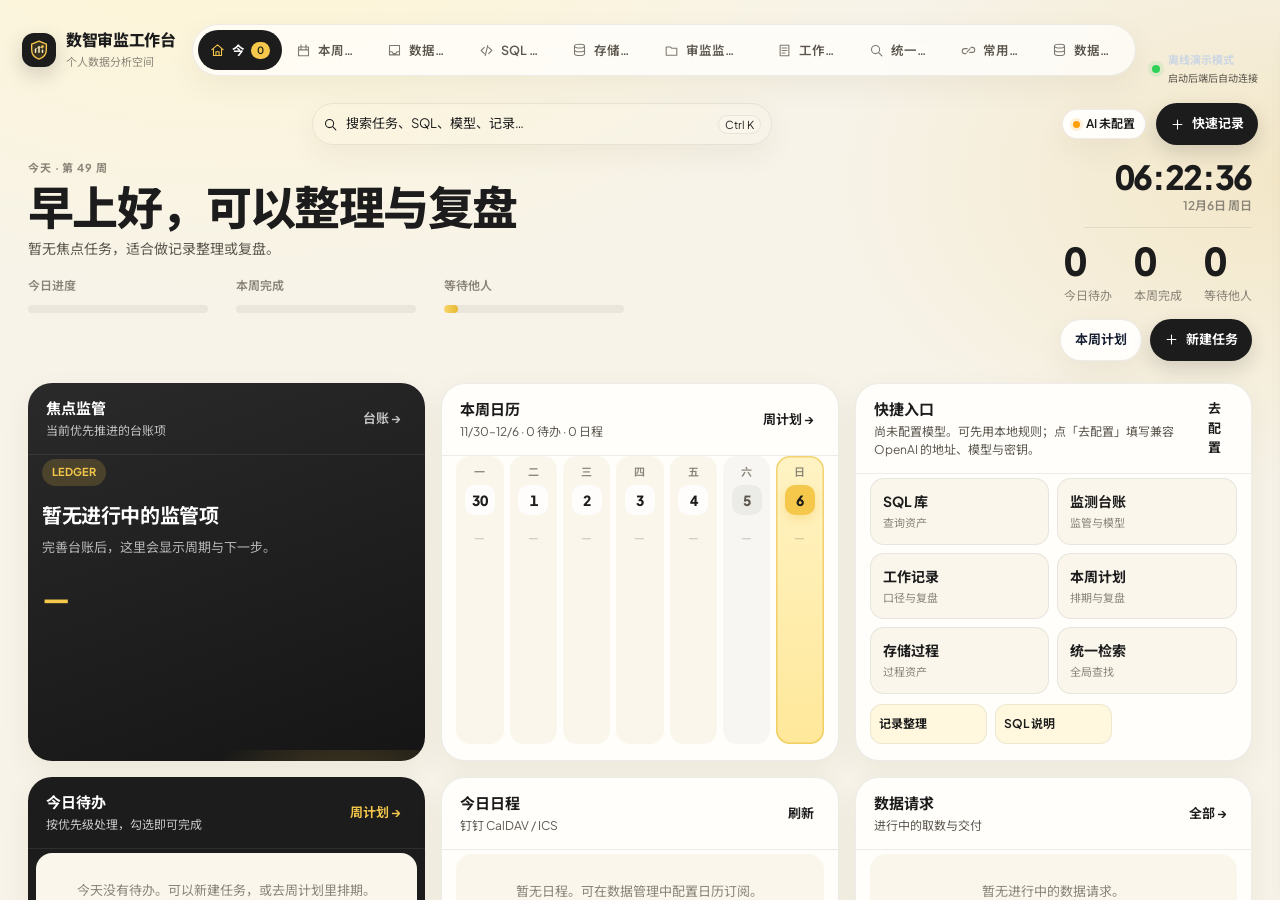
==== commit bbaa8a98: "fix: 按表恢复不再清空空表，并补齐台账子表（v1.9.36） Co-authored-by: Cursor <cursoragent@cursor.com>" ====
--- a/audit-ai-workbench-ui/workbench-v2/index.html
+++ b/audit-ai-workbench-ui/workbench-v2/index.html
@@ -12,8 +12,8 @@
   <title>数智审监工作台</title>
   <link rel="icon" type="image/svg+xml" href="data:image/svg+xml,%3Csvg xmlns='http://www.w3.org/2000/svg' viewBox='0 0 36 36'%3E%3Crect width='36' height='36' rx='10' fill='%231C1C1C'/%3E%3Cpath d='M18 6.5 27.5 10.2v7.2c0 6.1-4 10.6-9.5 12.4-5.5-1.8-9.5-6.3-9.5-12.4v-7.2L18 6.5Z' fill='none' stroke='%23F5C84B' stroke-width='1.9' stroke-linejoin='round'/%3E%3Cpath d='M13.5 20.5v-4m4.5 4v-7m4.5 7v-2.5' stroke='%23FFF1C2' stroke-width='2' stroke-linecap='round'/%3E%3Ccircle cx='22.5' cy='13.5' r='1.7' fill='%23F5C84B'/%3E%3C/svg%3E">
   <link rel="stylesheet" href="styles.css?v=1.0.0">
-  <link rel="stylesheet" href="ui-apple-hig.css?v=1.9.19">
-  <link rel="stylesheet" href="ui-soft-welcome.css?v=1.0.42">
+  <link rel="stylesheet" href="ui-apple-hig.css?v=1.9.20">
+  <link rel="stylesheet" href="ui-soft-welcome.css?v=1.0.43">
 </head>
 <body class="theme-soft-welcome is-booting">
   <div class="access-gate" id="accessGate" aria-hidden="true">
@@ -1047,7 +1047,7 @@
     </div>
   </div>
 
-  <div class="modal" id="tableRestoreModal" aria-hidden="true"><form class="modal-card modal-card-wide" id="tableRestoreForm"><header><div><p class="eyebrow">TABLE RESTORE</p><h2>按表恢复</h2></div><button type="button" class="icon-button modal-close"><svg><use href="#i-close"/></svg></button></header><input type="hidden" id="tableRestoreBackupName"><p class="form-hint" id="tableRestoreHint">选择要从备份写回当前数据库的表。恢复前会自动创建安全备份。</p><div class="table-restore-grid" id="tableRestoreOptions"></div><footer><button type="button" class="secondary-button modal-close">取消</button><button type="submit" class="primary-button danger-button">确认按表恢复</button></footer></form></div>
+  <div class="modal" id="tableRestoreModal" aria-hidden="true"><form class="modal-card modal-card-wide" id="tableRestoreForm"><header><div><p class="eyebrow">TABLE RESTORE</p><h2>按表恢复</h2></div><button type="button" class="icon-button modal-close"><svg><use href="#i-close"/></svg></button></header><input type="hidden" id="tableRestoreBackupName"><p class="form-hint" id="tableRestoreHint">选择要从备份写回当前数据库的表。导入的整库备份更适合用「整库恢复」。</p><div class="table-restore-toolbar"><button type="button" class="secondary-button" id="tableRestoreSelectAll">全选有数据的表</button><button type="button" class="secondary-button" id="tableRestoreSelectNone">全不选</button></div><div class="table-restore-grid" id="tableRestoreOptions"></div><footer><button type="button" class="secondary-button modal-close">取消</button><button type="submit" class="primary-button danger-button">确认按表恢复</button></footer></form></div>
 
   <div class="modal" id="sqlDiffModal" aria-hidden="true"><div class="modal-card modal-card-sheet"><header><div><p class="eyebrow">SQL DIFF</p><h2>版本对比</h2></div><button type="button" class="icon-button modal-close"><svg><use href="#i-close"/></svg></button></header><div class="form-grid modal-form-grid"><label>左侧版本<select id="sqlDiffLeft"></select></label><label>右侧版本<select id="sqlDiffRight"></select></label></div><p class="form-hint" id="sqlDiffSensitiveHint"></p><pre class="import-diff" id="sqlDiffOutput">选择两个版本后显示差异</pre><footer><button type="button" class="secondary-button" id="runSqlDiffButton">生成差异</button><button type="button" class="secondary-button modal-close">关闭</button></footer></div></div>
   <nav class="mobile-tabbar" id="mobileTabbar" aria-label="手机快捷导航">
@@ -1097,7 +1097,7 @@
     </div>
   </div>
   <datalist id="entityRelationOptions"></datalist>
-  <script src="app.js?v=1.9.46"></script>
+  <script src="app.js?v=1.9.47"></script>
 </body>
 </html>
 
--- a/audit-ai-workbench-ui/workbench-v2/ui-apple-hig.css
+++ b/audit-ai-workbench-ui/workbench-v2/ui-apple-hig.css
@@ -765,8 +765,10 @@
 .search-result { width: 100%; min-height: 62px; display: grid; grid-template-columns: 36px minmax(0, 1fr) auto; align-items: center; gap: 10px; padding: 8px 10px; border: 0; border-radius: 10px; background: transparent; text-align: left; }
 .search-result:hover { background: var(--hig-blue-soft); }
 .import-diff { margin: 0; padding: 12px; border-radius: 10px; background: var(--hig-fill); color: var(--hig-secondary); font: 11px/1.55 ui-monospace, SFMono-Regular, Menlo, Consolas, monospace; white-space: pre-wrap; }
-.table-restore-grid { display: grid; grid-template-columns: 1fr 1fr; gap: 8px; max-height: 280px; overflow: auto; padding: 4px 2px 12px; }
+.table-restore-toolbar { display: flex; flex-wrap: wrap; gap: 8px; margin: 0 0 8px; }
+.table-restore-grid { display: grid; grid-template-columns: 1fr 1fr; gap: 8px; max-height: 360px; overflow: auto; padding: 4px 2px 12px; }
 .table-restore-option { min-height: 34px; display: flex; align-items: center; gap: 8px; padding: 0 8px; border: 1px solid var(--hig-separator); border-radius: 8px; font-size: 12px; }
+.table-restore-option.is-empty { opacity: .55; }
 .cover-toggle { display: flex !important; align-items: center; gap: 8px; min-height: 36px; padding: 0; }
 .form-grid > .cover-toggle { align-self: end; margin-bottom: 2px; }
 .note-form-grid { align-items: end; }
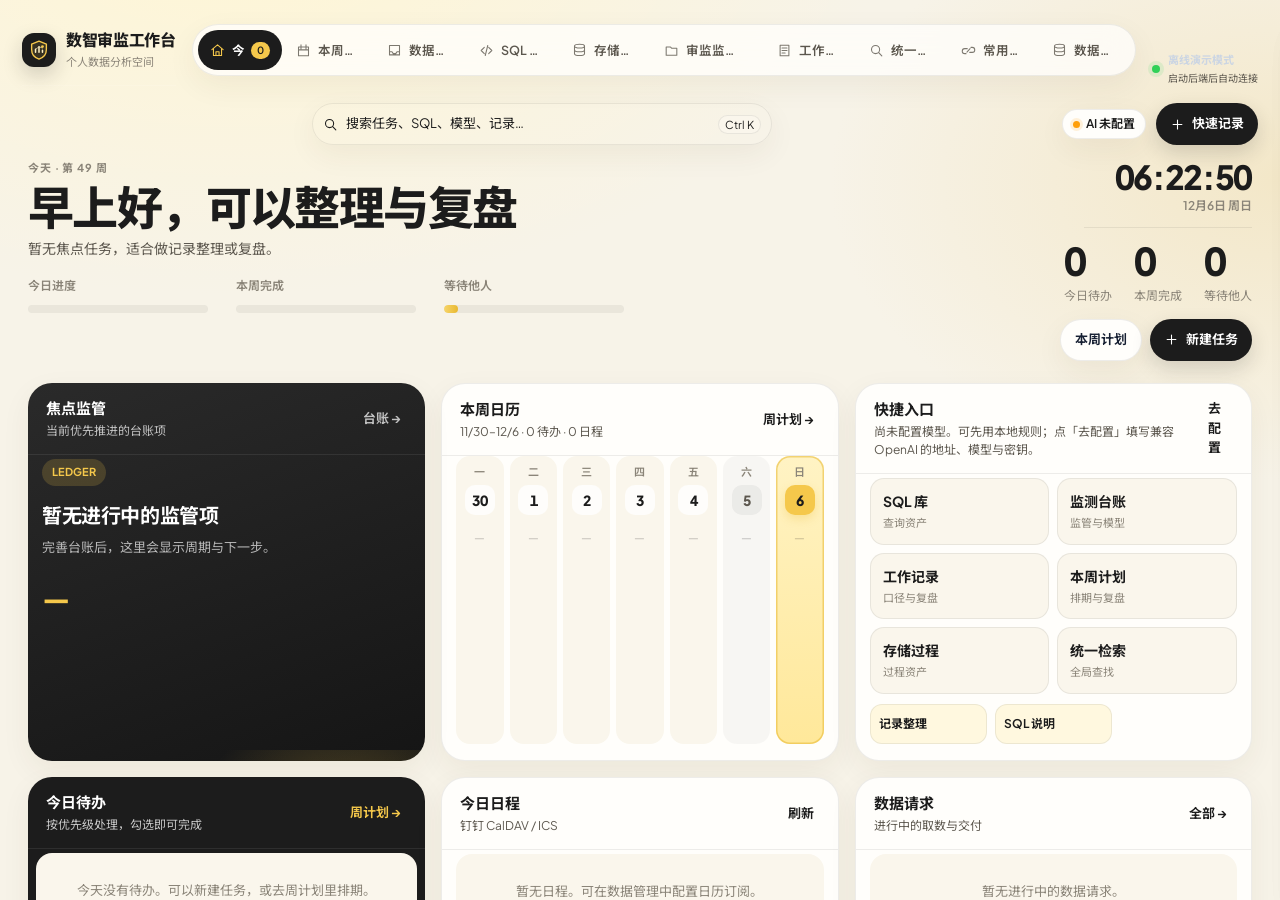
==== commit 7e889f6f: "fix: 加固整库恢复与合并同步，空备份不再改当前库（v1.9.37） Co-authored-by: Cursor <cursoragent@cursor.com>" ====
--- a/audit-ai-workbench-ui/workbench-v2/index.html
+++ b/audit-ai-workbench-ui/workbench-v2/index.html
@@ -1097,7 +1097,7 @@
     </div>
   </div>
   <datalist id="entityRelationOptions"></datalist>
-  <script src="app.js?v=1.9.47"></script>
+  <script src="app.js?v=1.9.48"></script>
 </body>
 </html>
 
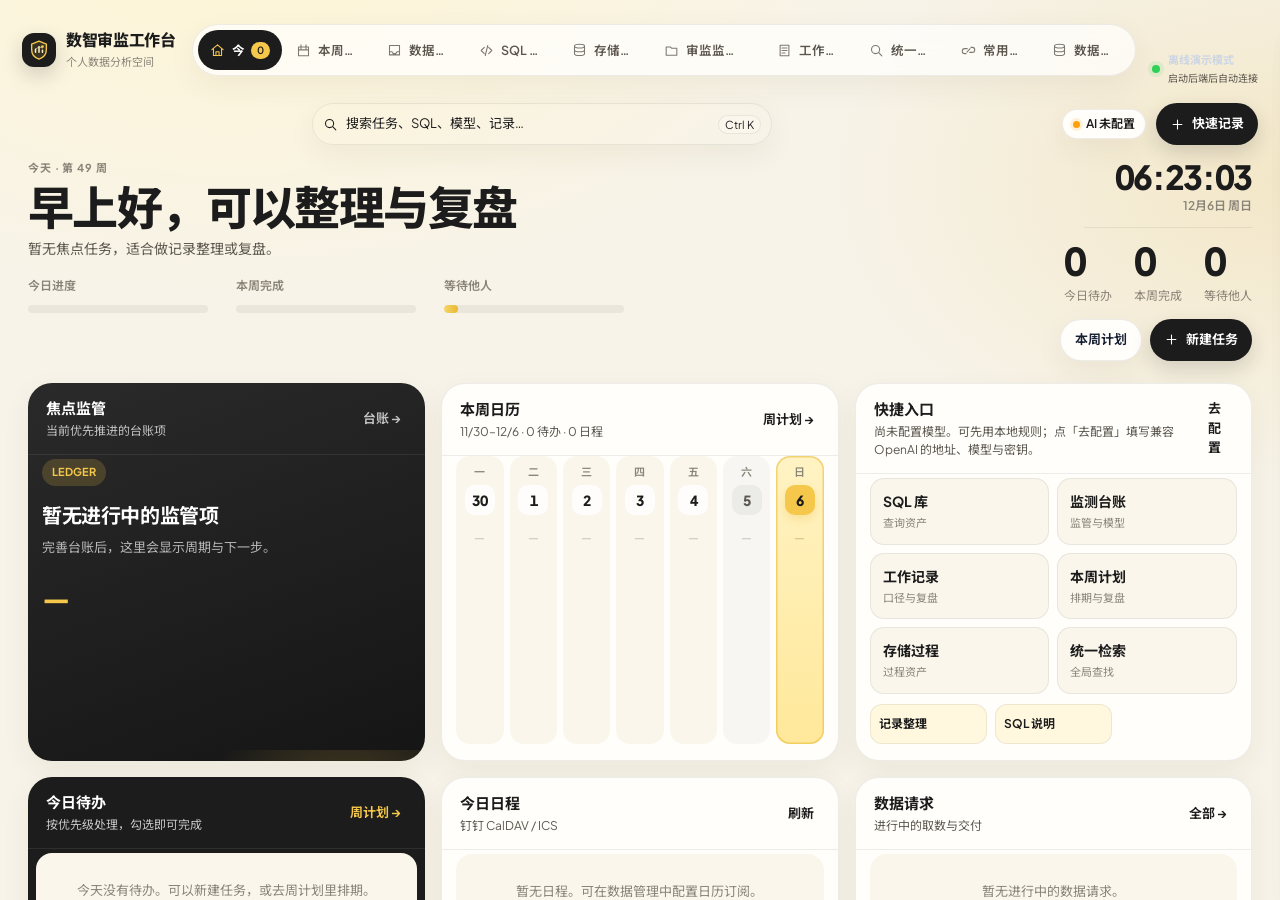
==== commit 9cab0178: "fix: 修复 MCP 日程查询绑定错误，并避免跨机恢复密钥拖垮健康检查（v1.9.40） Co-authored-by: Cursor <cursoragent@cursor.com>" ====
--- a/audit-ai-workbench-ui/workbench-v2/index.html
+++ b/audit-ai-workbench-ui/workbench-v2/index.html
@@ -1097,7 +1097,7 @@
     </div>
   </div>
   <datalist id="entityRelationOptions"></datalist>
-  <script src="app.js?v=1.9.48"></script>
+  <script src="app.js?v=1.9.49"></script>
 </body>
 </html>
 
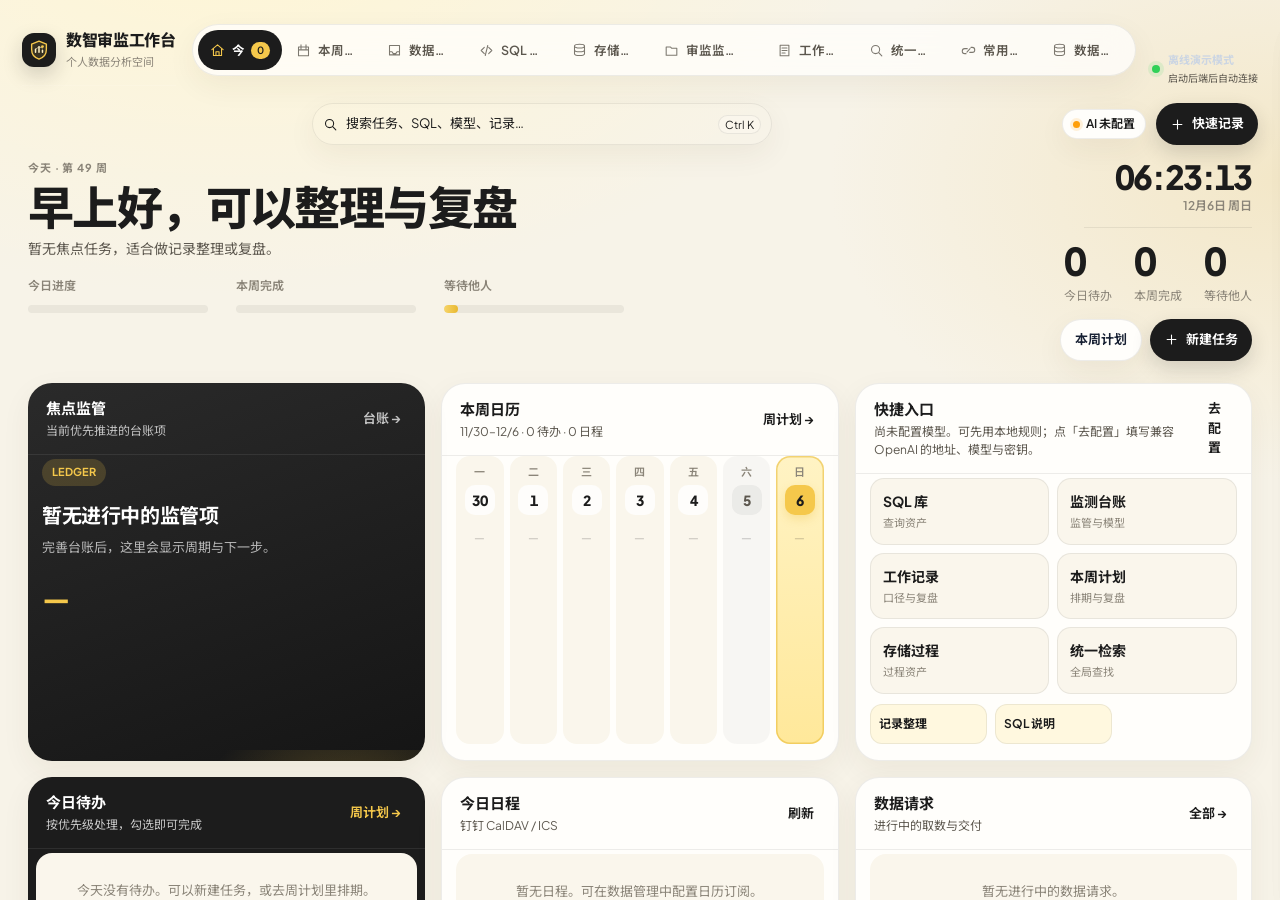
==== commit 374f3c79: "feat: 工作记录新增底表信息分类，便于按表名检索（v1.9.41） Co-authored-by: Cursor <cursoragent@cursor.com>" ====
--- a/audit-ai-workbench-ui/workbench-v2/index.html
+++ b/audit-ai-workbench-ui/workbench-v2/index.html
@@ -422,7 +422,7 @@
         </section>
 
         <section class="view" id="view-notes" data-title="工作记录">
-          <div class="page-head soft-page-head"><div><p class="eyebrow">WORKING NOTES</p><h1>工作记录</h1><p>把口径、判断、问题与复盘沉淀为可检索的长期记忆。支持收藏、归档与修改历史。</p></div><div class="batch-actions"><button class="secondary-button danger-button" id="noteBatchDelete" disabled>删除所选</button><button class="primary-button" id="newNoteButton"><svg><use href="#i-plus"/></svg>新建记录</button></div></div>
+          <div class="page-head soft-page-head"><div><p class="eyebrow">WORKING NOTES</p><h1>工作记录</h1><p>把口径、底表、判断、问题与复盘沉淀为可检索的长期记忆。支持按分类筛选、收藏、归档与修改历史。</p></div><div class="batch-actions"><button class="secondary-button danger-button" id="noteBatchDelete" disabled>删除所选</button><button class="primary-button" id="newNoteButton"><svg><use href="#i-plus"/></svg>新建记录</button></div></div>
           <div class="list-toolbar soft-list-toolbar soft-notes-toolbar">
             <div class="filter-tabs" id="noteScopeFilters"><button class="active" data-note-scope="active">进行中</button><button data-note-scope="favorite">收藏</button><button data-note-scope="archived">已归档</button></div>
             <div class="inline-search wide"><svg><use href="#i-search"/></svg><input id="noteSearch" placeholder="搜索标题、正文或标签"></div>
@@ -624,7 +624,7 @@
     <div class="command-box"><div class="command-input"><svg><use href="#i-search"/></svg><input id="commandInput" placeholder="搜索任务、SQL、模型、项目或记录"><kbd>Esc</kbd></div><div class="command-results" id="commandResults"><p>快速进入</p><button data-command-view="week"><svg><use href="#i-calendar"/></svg><span><strong>本周计划</strong><small>排期、复盘与下周重点</small></span><em>页面</em></button><button data-command-view="search"><svg><use href="#i-search"/></svg><span><strong>统一检索</strong><small>跨全部工作资产查找</small></span><em>页面</em></button><button data-command-view="sql"><svg><use href="#i-code"/></svg><span><strong>SQL 资产</strong><small>查询与版本记录</small></span><em>页面</em></button><button data-command-view="data"><svg><use href="#i-database"/></svg><span><strong>数据管理</strong><small>备份、导入与导出</small></span><em>页面</em></button></div><button class="command-all" id="commandShowAll" hidden>查看全部检索结果 →</button></div>
   </div>
 
-  <div class="modal" id="recordModal" aria-hidden="true"><form class="modal-card modal-card-sheet" id="recordForm"><header><div><p class="eyebrow">WORKING NOTE</p><h2 id="recordModalTitle">新建工作记录</h2></div><div class="modal-header-actions"><button type="button" class="secondary-button" id="toggleNotePreview">预览</button><button type="button" class="secondary-button smart-button" id="analyzeNoteButton"><svg><use href="#i-model"/></svg>智能整理</button><button type="button" class="icon-button modal-close"><svg><use href="#i-close"/></svg></button></div></header><input type="hidden" id="recordId"><div class="form-grid modal-form-grid note-form-grid"><label>记录类型<select id="recordType"><option>随手记录</option><option>口径说明</option><option>问题排查</option><option>模型维护</option><option>项目复盘</option></select></label><div class="note-flag-row" role="group" aria-label="记录标记"><label class="flag-chip"><input id="recordFavorite" type="checkbox"><span>收藏</span></label><label class="flag-chip"><input id="recordArchived" type="checkbox"><span>归档</span></label></div><label class="span-2">标题<input id="recordTitle" required maxlength="200" placeholder="一句话说明这条记录"></label><label class="span-2 markdown-editor-label">内容<div class="markdown-toolbar" id="markdownToolbar"><button type="button" data-md="bold"><b>B</b></button><button type="button" data-md="italic"><i>I</i></button><button type="button" data-md="ul">列表</button><button type="button" data-md="code">代码</button><button type="button" data-md="link">链接</button><button type="button" data-md="h2">标题</button></div><textarea id="recordContent" class="note-content-input" rows="16" placeholder="支持 Markdown：标题、列表、粗体、代码块、链接…"></textarea><div class="markdown-preview" id="recordPreview" hidden></div></label><label>标签<input id="recordTags" placeholder="多个标签用逗号分隔"></label><label>关联对象<input id="recordRelation" list="entityRelationOptions" placeholder="选择或输入关联对象" autocomplete="off"></label></div><section class="assistant-panel" id="noteAssistPanel" hidden><div class="assistant-panel-head"><div><strong>智能整理建议</strong><span id="noteAssistConfidence"></span></div><button type="button" id="applyNoteAssist">应用建议</button></div><div class="assistant-suggestion-grid" id="noteAssistSummary"></div><div class="similar-note-list" id="similarNoteList"></div><p>建议仅填入当前表单，保存前仍可修改。</p></section><section id="noteRevisionPanel" hidden><h3>修改历史</h3><div id="noteRevisionList" class="history-list"></div></section><footer><button type="button" class="secondary-button modal-close">取消</button><button type="button" class="secondary-button danger-button" id="deleteNoteButton" hidden>删除</button><button type="submit" class="primary-button">保存记录</button></footer></form></div>
+  <div class="modal" id="recordModal" aria-hidden="true"><form class="modal-card modal-card-sheet" id="recordForm"><header><div><p class="eyebrow">WORKING NOTE</p><h2 id="recordModalTitle">新建工作记录</h2></div><div class="modal-header-actions"><button type="button" class="secondary-button" id="toggleNotePreview">预览</button><button type="button" class="secondary-button smart-button" id="analyzeNoteButton"><svg><use href="#i-model"/></svg>智能整理</button><button type="button" class="icon-button modal-close"><svg><use href="#i-close"/></svg></button></div></header><input type="hidden" id="recordId"><div class="form-grid modal-form-grid note-form-grid"><label>记录类型<select id="recordType"><option>随手记录</option><option>口径说明</option><option>底表信息</option><option>问题排查</option><option>模型维护</option><option>项目复盘</option></select></label><div class="note-flag-row" role="group" aria-label="记录标记"><label class="flag-chip"><input id="recordFavorite" type="checkbox"><span>收藏</span></label><label class="flag-chip"><input id="recordArchived" type="checkbox"><span>归档</span></label></div><label class="span-2">标题<input id="recordTitle" required maxlength="200" placeholder="一句话说明这条记录"></label><label class="span-2 markdown-editor-label">内容<div class="markdown-toolbar" id="markdownToolbar"><button type="button" data-md="bold"><b>B</b></button><button type="button" data-md="italic"><i>I</i></button><button type="button" data-md="ul">列表</button><button type="button" data-md="code">代码</button><button type="button" data-md="link">链接</button><button type="button" data-md="h2">标题</button></div><textarea id="recordContent" class="note-content-input" rows="16" placeholder="支持 Markdown：标题、列表、粗体、代码块、链接…"></textarea><div class="markdown-preview" id="recordPreview" hidden></div></label><label>标签<input id="recordTags" placeholder="多个标签用逗号分隔"></label><label>关联对象<input id="recordRelation" list="entityRelationOptions" placeholder="选择或输入关联对象" autocomplete="off"></label></div><section class="assistant-panel" id="noteAssistPanel" hidden><div class="assistant-panel-head"><div><strong>智能整理建议</strong><span id="noteAssistConfidence"></span></div><button type="button" id="applyNoteAssist">应用建议</button></div><div class="assistant-suggestion-grid" id="noteAssistSummary"></div><div class="similar-note-list" id="similarNoteList"></div><p>建议仅填入当前表单，保存前仍可修改。</p></section><section id="noteRevisionPanel" hidden><h3>修改历史</h3><div id="noteRevisionList" class="history-list"></div></section><footer><button type="button" class="secondary-button modal-close">取消</button><button type="button" class="secondary-button danger-button" id="deleteNoteButton" hidden>删除</button><button type="submit" class="primary-button">保存记录</button></footer></form></div>
 
   <div class="modal" id="requestModal" aria-hidden="true">
     <form class="modal-card modal-card-sheet" id="requestForm">
@@ -1097,7 +1097,7 @@
     </div>
   </div>
   <datalist id="entityRelationOptions"></datalist>
-  <script src="app.js?v=1.9.49"></script>
+  <script src="app.js?v=1.9.50"></script>
 </body>
 </html>
 
